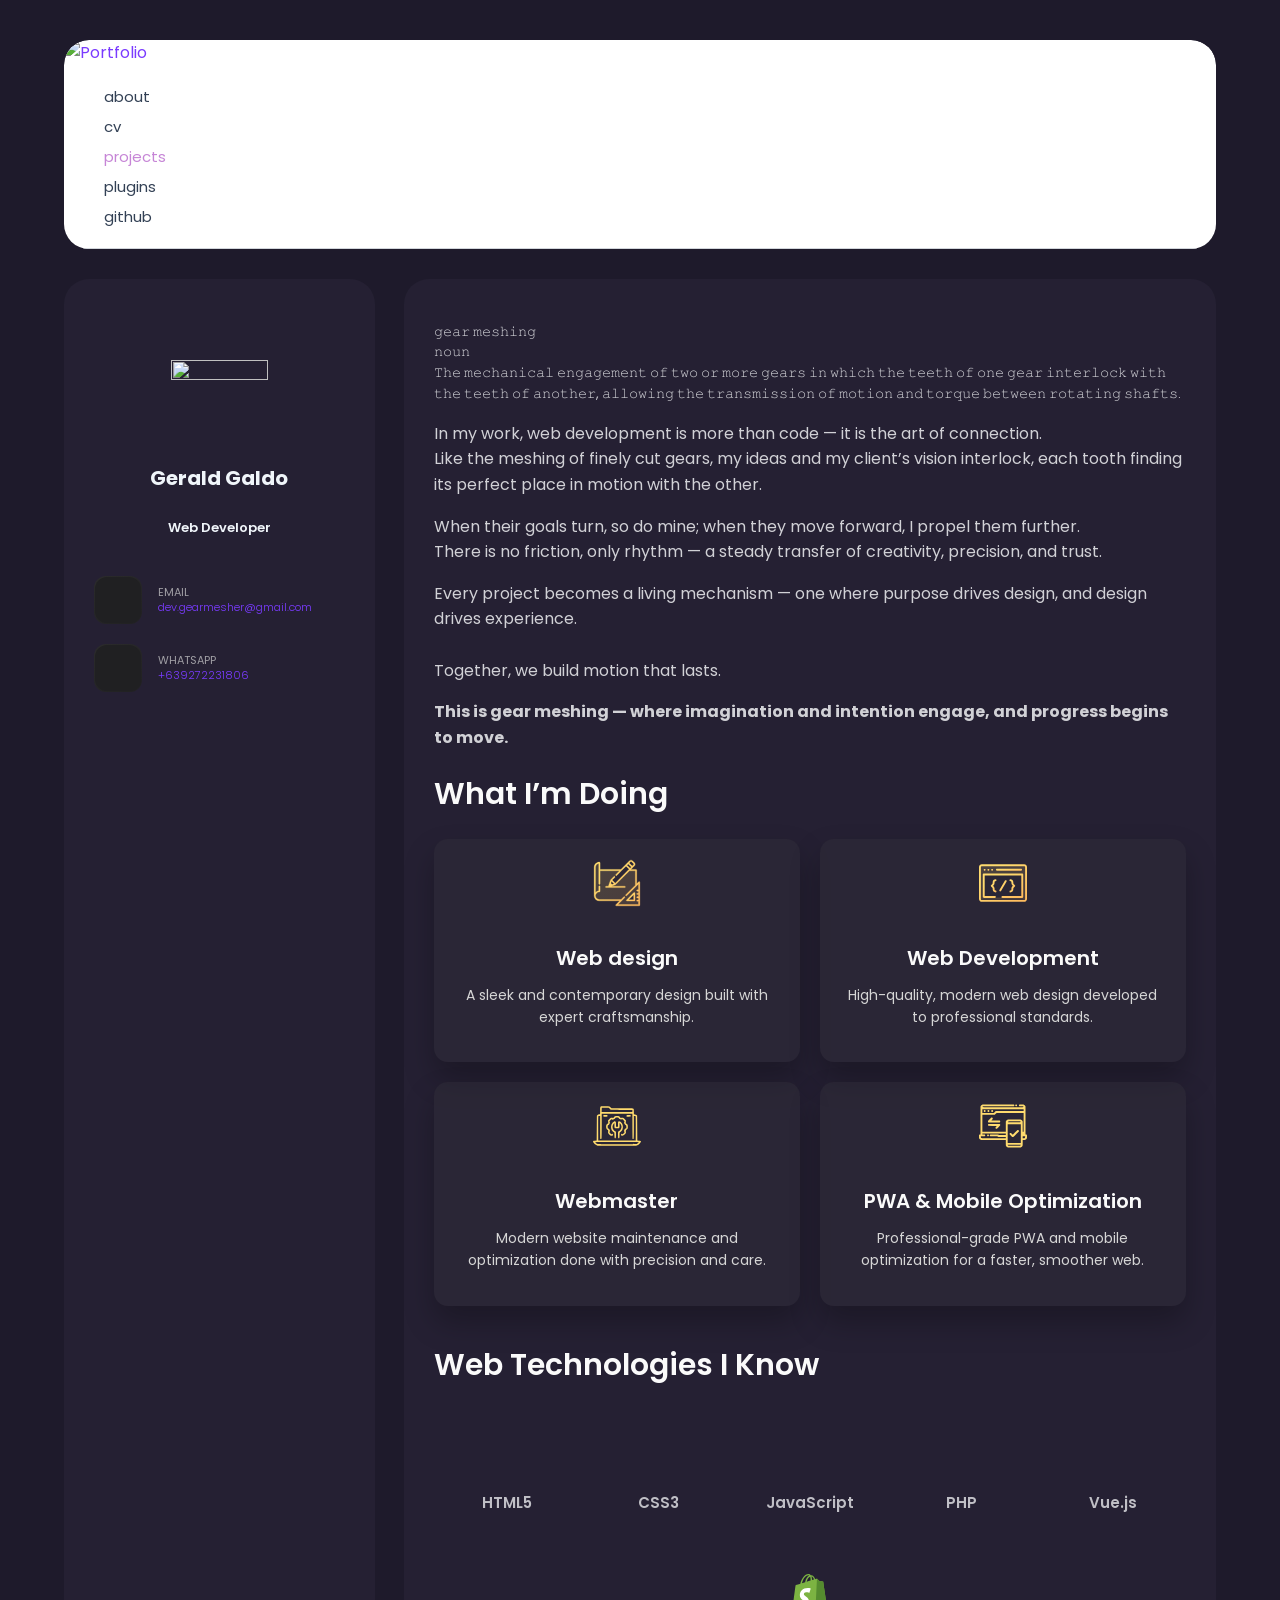
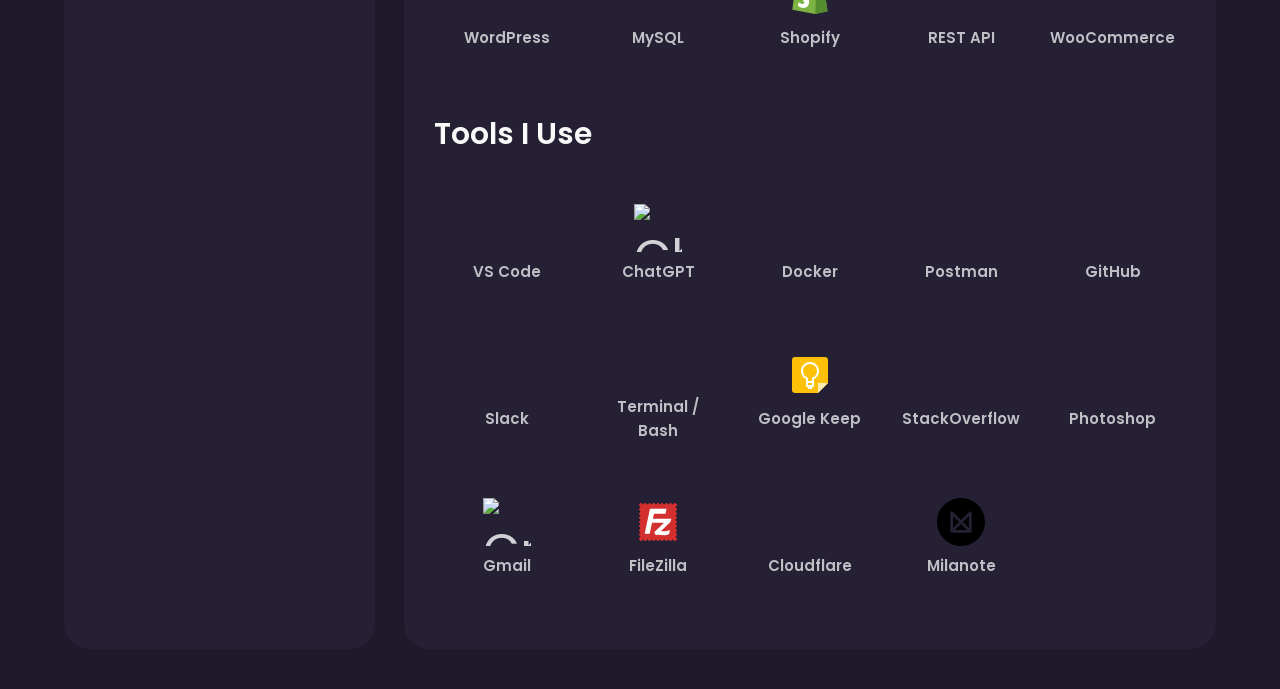
==== about.html @ 8b1b86e6 "First Update - ver. 1.0.0 My first update on portfolio" ====
<!DOCTYPE html>
<html lang="en-US">
<head>
<meta charset="UTF-8">
<meta name="viewport" content="width=device-width, initial-scale=1">
	<link rel="profile" href="https://gmpg.org/xfn/11"> 
	<title>About &#8211; Portfolio</title>
<meta name='robots' content='max-image-preview:large' />
<link rel='dns-prefetch' href='//fonts.googleapis.com' />
<link rel="alternate" type="application/rss+xml" title="Portfolio &raquo; Feed" href="http://localhost/portfolio/feed/" />
<link rel="alternate" type="application/rss+xml" title="Portfolio &raquo; Comments Feed" href="http://localhost/portfolio/comments/feed/" />
<link rel="alternate" title="oEmbed (JSON)" type="application/json+oembed" href="http://localhost/portfolio/wp-json/oembed/1.0/embed?url=http%3A%2F%2Flocalhost%2Fportfolio%2Fabout%2F" />
<link rel="alternate" title="oEmbed (XML)" type="text/xml+oembed" href="http://localhost/portfolio/wp-json/oembed/1.0/embed?url=http%3A%2F%2Flocalhost%2Fportfolio%2Fabout%2F&#038;format=xml" />
<style id='wp-img-auto-sizes-contain-inline-css'>
img:is([sizes=auto i],[sizes^="auto," i]){contain-intrinsic-size:3000px 1500px}
/*# sourceURL=wp-img-auto-sizes-contain-inline-css */
</style>
<link rel='stylesheet' id='astra-theme-css-css' href='http://localhost/portfolio/wp-content/themes/astra/assets/css/minified/main.min.css?ver=4.11.13' media='all' />
<style id='astra-theme-css-inline-css'>
:root{--ast-post-nav-space:0;--ast-container-default-xlg-padding:2.5em;--ast-container-default-lg-padding:2.5em;--ast-container-default-slg-padding:2em;--ast-container-default-md-padding:2.5em;--ast-container-default-sm-padding:2.5em;--ast-container-default-xs-padding:2.4em;--ast-container-default-xxs-padding:1.8em;--ast-code-block-background:#ECEFF3;--ast-comment-inputs-background:#F9FAFB;--ast-normal-container-width:1200px;--ast-narrow-container-width:750px;--ast-blog-title-font-weight:600;--ast-blog-meta-weight:600;--ast-global-color-primary:var(--ast-global-color-4);--ast-global-color-secondary:var(--ast-global-color-5);--ast-global-color-alternate-background:var(--ast-global-color-6);--ast-global-color-subtle-background:var(--ast-global-color-7);--ast-bg-style-guide:#F8FAFC;--ast-shadow-style-guide:0px 0px 4px 0 #00000057;--ast-global-dark-bg-style:#fff;--ast-global-dark-lfs:#fbfbfb;--ast-widget-bg-color:#fafafa;--ast-wc-container-head-bg-color:#fbfbfb;--ast-title-layout-bg:#eeeeee;--ast-search-border-color:#e7e7e7;--ast-lifter-hover-bg:#e6e6e6;--ast-gallery-block-color:#000;--srfm-color-input-label:var(--ast-global-color-2);}html{font-size:100%;}a{color:var(--ast-global-color-0);}a:hover,a:focus{color:var(--ast-global-color-1);}body,button,input,select,textarea,.ast-button,.ast-custom-button{font-family:'Poppins',sans-serif;font-weight:400;font-size:16px;font-size:1rem;line-height:var(--ast-body-line-height,1.65);}blockquote{color:#8b8b8b;}h1,h2,h3,h4,h5,h6,.entry-content :where(h1,h2,h3,h4,h5,h6),.site-title,.site-title a{font-weight:600;}.ast-site-identity .site-title a{color:var(--ast-global-color-2);}.site-title{font-size:26px;font-size:1.625rem;display:none;}header .custom-logo-link img{max-width:100px;width:100px;}.astra-logo-svg{width:100px;}.site-header .site-description{font-size:15px;font-size:0.9375rem;display:none;}.entry-title{font-size:20px;font-size:1.25rem;}.ast-blog-single-element.ast-taxonomy-container a{font-size:14px;font-size:0.875rem;}.ast-blog-meta-container{font-size:13px;font-size:0.8125rem;}.archive .ast-article-post .ast-article-inner,.blog .ast-article-post .ast-article-inner,.archive .ast-article-post .ast-article-inner:hover,.blog .ast-article-post .ast-article-inner:hover{border-top-left-radius:6px;border-top-right-radius:6px;border-bottom-right-radius:6px;border-bottom-left-radius:6px;overflow:hidden;}h1,.entry-content :where(h1){font-size:36px;font-size:2.25rem;font-weight:600;line-height:1.4em;}h2,.entry-content :where(h2){font-size:30px;font-size:1.875rem;font-weight:600;line-height:1.3em;}h3,.entry-content :where(h3){font-size:24px;font-size:1.5rem;font-weight:600;line-height:1.3em;}h4,.entry-content :where(h4){font-size:20px;font-size:1.25rem;line-height:1.2em;font-weight:600;}h5,.entry-content :where(h5){font-size:18px;font-size:1.125rem;line-height:1.2em;font-weight:600;}h6,.entry-content :where(h6){font-size:16px;font-size:1rem;line-height:1.25em;font-weight:600;}::selection{background-color:var(--ast-global-color-0);color:#ffffff;}body,h1,h2,h3,h4,h5,h6,.entry-title a,.entry-content :where(h1,h2,h3,h4,h5,h6){color:#d6d6d6;}.tagcloud a:hover,.tagcloud a:focus,.tagcloud a.current-item{color:#ffffff;border-color:var(--ast-global-color-0);background-color:var(--ast-global-color-0);}input:focus,input[type="text"]:focus,input[type="email"]:focus,input[type="url"]:focus,input[type="password"]:focus,input[type="reset"]:focus,input[type="search"]:focus,textarea:focus{border-color:var(--ast-global-color-0);}input[type="radio"]:checked,input[type=reset],input[type="checkbox"]:checked,input[type="checkbox"]:hover:checked,input[type="checkbox"]:focus:checked,input[type=range]::-webkit-slider-thumb{border-color:var(--ast-global-color-0);background-color:var(--ast-global-color-0);box-shadow:none;}.site-footer a:hover + .post-count,.site-footer a:focus + .post-count{background:var(--ast-global-color-0);border-color:var(--ast-global-color-0);}.single .nav-links .nav-previous,.single .nav-links .nav-next{color:var(--ast-global-color-0);}.entry-meta,.entry-meta *{line-height:1.45;color:var(--ast-global-color-0);font-weight:600;}.entry-meta a:not(.ast-button):hover,.entry-meta a:not(.ast-button):hover *,.entry-meta a:not(.ast-button):focus,.entry-meta a:not(.ast-button):focus *,.page-links > .page-link,.page-links .page-link:hover,.post-navigation a:hover{color:var(--ast-global-color-1);}#cat option,.secondary .calendar_wrap thead a,.secondary .calendar_wrap thead a:visited{color:var(--ast-global-color-0);}.secondary .calendar_wrap #today,.ast-progress-val span{background:var(--ast-global-color-0);}.secondary a:hover + .post-count,.secondary a:focus + .post-count{background:var(--ast-global-color-0);border-color:var(--ast-global-color-0);}.calendar_wrap #today > a{color:#ffffff;}.page-links .page-link,.single .post-navigation a{color:#d6d6d6;}.ast-search-menu-icon .search-form button.search-submit{padding:0 4px;}.ast-search-menu-icon form.search-form{padding-right:0;}.ast-search-menu-icon.slide-search input.search-field{width:0;}.ast-header-search .ast-search-menu-icon.ast-dropdown-active .search-form,.ast-header-search .ast-search-menu-icon.ast-dropdown-active .search-field:focus{transition:all 0.2s;}.search-form input.search-field:focus{outline:none;}.ast-search-menu-icon .search-form button.search-submit:focus,.ast-theme-transparent-header .ast-header-search .ast-dropdown-active .ast-icon,.ast-theme-transparent-header .ast-inline-search .search-field:focus .ast-icon{color:var(--ast-global-color-1);}.ast-header-search .slide-search .search-form{border:2px solid var(--ast-global-color-0);}.ast-header-search .slide-search .search-field{background-color:(--ast-global-dark-bg-style);}.ast-archive-title{color:#fafafa;}.widget-title{font-size:22px;font-size:1.375rem;color:#fafafa;}#secondary,#secondary button,#secondary input,#secondary select,#secondary textarea{font-size:16px;font-size:1rem;}.ast-single-post .entry-content a,.ast-comment-content a:not(.ast-comment-edit-reply-wrap a){text-decoration:underline;}.ast-single-post .entry-content .uagb-tab a,.ast-single-post .entry-content .uagb-ifb-cta a,.ast-single-post .entry-content .uabb-module-content a,.ast-single-post .entry-content .uagb-post-grid a,.ast-single-post .entry-content .uagb-timeline a,.ast-single-post .entry-content .uagb-toc__wrap a,.ast-single-post .entry-content .uagb-taxomony-box a,.entry-content .wp-block-latest-posts > li > a,.ast-single-post .entry-content .wp-block-file__button,a.ast-post-filter-single,.ast-single-post .ast-comment-content .comment-reply-link,.ast-single-post .ast-comment-content .comment-edit-link{text-decoration:none;}.ast-search-menu-icon.slide-search a:focus-visible:focus-visible,.astra-search-icon:focus-visible,#close:focus-visible,a:focus-visible,.ast-menu-toggle:focus-visible,.site .skip-link:focus-visible,.wp-block-loginout input:focus-visible,.wp-block-search.wp-block-search__button-inside .wp-block-search__inside-wrapper,.ast-header-navigation-arrow:focus-visible,.ast-orders-table__row .ast-orders-table__cell:focus-visible,a#ast-apply-coupon:focus-visible,#ast-apply-coupon:focus-visible,#close:focus-visible,.button.search-submit:focus-visible,#search_submit:focus,.normal-search:focus-visible,.ast-header-account-wrap:focus-visible,.astra-cart-drawer-close:focus,.ast-single-variation:focus,.ast-button:focus{outline-style:dotted;outline-color:inherit;outline-width:thin;}input:focus,input[type="text"]:focus,input[type="email"]:focus,input[type="url"]:focus,input[type="password"]:focus,input[type="reset"]:focus,input[type="search"]:focus,input[type="number"]:focus,textarea:focus,.wp-block-search__input:focus,[data-section="section-header-mobile-trigger"] .ast-button-wrap .ast-mobile-menu-trigger-minimal:focus,.ast-mobile-popup-drawer.active .menu-toggle-close:focus,#ast-scroll-top:focus,#coupon_code:focus,#ast-coupon-code:focus{border-style:dotted;border-color:inherit;border-width:thin;}input{outline:none;}.ast-logo-title-inline .site-logo-img{padding-right:1em;}.site-logo-img img{ transition:all 0.2s linear;}body .ast-oembed-container *{position:absolute;top:0;width:100%;height:100%;left:0;}body .wp-block-embed-pocket-casts .ast-oembed-container *{position:unset;}.ast-single-post-featured-section + article {margin-top: 2em;}.site-content .ast-single-post-featured-section img {width: 100%;overflow: hidden;object-fit: cover;}.ast-separate-container .site-content .ast-single-post-featured-section + article {margin-top: -80px;z-index: 9;position: relative;border-radius: 4px;}@media (min-width: 922px) {.ast-no-sidebar .site-content .ast-article-image-container--wide {margin-left: -120px;margin-right: -120px;max-width: unset;width: unset;}.ast-left-sidebar .site-content .ast-article-image-container--wide,.ast-right-sidebar .site-content .ast-article-image-container--wide {margin-left: -10px;margin-right: -10px;}.site-content .ast-article-image-container--full {margin-left: calc( -50vw + 50%);margin-right: calc( -50vw + 50%);max-width: 100vw;width: 100vw;}.ast-left-sidebar .site-content .ast-article-image-container--full,.ast-right-sidebar .site-content .ast-article-image-container--full {margin-left: -10px;margin-right: -10px;max-width: inherit;width: auto;}}.site > .ast-single-related-posts-container {margin-top: 0;}@media (min-width: 922px) {.ast-desktop .ast-container--narrow {max-width: var(--ast-narrow-container-width);margin: 0 auto;}}#secondary {margin: 4em 0 2.5em;word-break: break-word;line-height: 2;}#secondary li {margin-bottom: 0.75em;}#secondary li:last-child {margin-bottom: 0;}@media (max-width: 768px) {.js_active .ast-plain-container.ast-single-post #secondary {margin-top: 1.5em;}}.ast-separate-container.ast-two-container #secondary .widget {background-color: #fff;padding: 2em;margin-bottom: 2em;}@media (min-width: 993px) {.ast-left-sidebar #secondary {padding-right: 60px;}.ast-right-sidebar #secondary {padding-left: 60px;}}@media (max-width: 993px) {.ast-right-sidebar #secondary {padding-left: 30px;}.ast-left-sidebar #secondary {padding-right: 30px;}}@media (min-width: 993px) {.ast-page-builder-template.ast-left-sidebar #secondary {padding-left: 60px;}.ast-page-builder-template.ast-right-sidebar #secondary {padding-right: 60px;}}@media (max-width: 993px) {.ast-page-builder-template.ast-right-sidebar #secondary {padding-right: 30px;}.ast-page-builder-template.ast-left-sidebar #secondary {padding-left: 30px;}}@media (min-width:922px){.ast-sticky-sidebar .sidebar-main{top:50px;position:sticky;overflow-y:auto;}}@media (min-width:922px){.ast-sticky-sidebar .sidebar-main{position:-webkit-sticky;}}input[type="text"],input[type="number"],input[type="email"],input[type="url"],input[type="password"],input[type="search"],input[type=reset],input[type=tel],input[type=date],select,textarea{font-size:16px;font-style:normal;font-weight:400;line-height:24px;width:100%;padding:12px 16px;border-radius:4px;box-shadow:0px 1px 2px 0px rgba(0,0,0,0.05);color:var(--ast-form-input-text,#475569);}input[type="text"],input[type="number"],input[type="email"],input[type="url"],input[type="password"],input[type="search"],input[type=reset],input[type=tel],input[type=date],select{height:40px;}input[type="date"]{border-width:1px;border-style:solid;border-color:var(--ast-border-color);background:var( --ast-global-color-secondary,--ast-global-color-5 );}input[type="text"]:focus,input[type="number"]:focus,input[type="email"]:focus,input[type="url"]:focus,input[type="password"]:focus,input[type="search"]:focus,input[type=reset]:focus,input[type="tel"]:focus,input[type="date"]:focus,select:focus,textarea:focus{border-color:#046BD2;box-shadow:none;outline:none;color:var(--ast-form-input-focus-text,#475569);}label,legend{color:#111827;font-size:14px;font-style:normal;font-weight:500;line-height:20px;}select{padding:6px 10px;}fieldset{padding:30px;border-radius:4px;}button,.ast-button,.button,input[type="button"],input[type="reset"],input[type="submit"],a:where(.wp-block-button__link){border-radius:4px;box-shadow:0px 1px 2px 0px rgba(0,0,0,0.05);}:root{--ast-comment-inputs-background:#FFF;}::placeholder{color:var(--ast-form-field-color,#9CA3AF);}::-ms-input-placeholder{color:var(--ast-form-field-color,#9CA3AF);}@media (max-width:921.9px){#ast-desktop-header{display:none;}}@media (min-width:922px){#ast-mobile-header{display:none;}}.wp-block-buttons.aligncenter{justify-content:center;}@media (max-width:921px){.ast-theme-transparent-header #primary,.ast-theme-transparent-header #secondary{padding:0;}}@media (max-width:921px){.ast-plain-container.ast-no-sidebar #primary{padding:0;}}.ast-plain-container.ast-no-sidebar #primary{margin-top:0;margin-bottom:0;}@media (min-width:1200px){.ast-plain-container.ast-no-sidebar #primary{margin-top:60px;margin-bottom:60px;}}.wp-block-button.is-style-outline .wp-block-button__link{border-color:var(--ast-global-color-0);}div.wp-block-button.is-style-outline > .wp-block-button__link:not(.has-text-color),div.wp-block-button.wp-block-button__link.is-style-outline:not(.has-text-color){color:var(--ast-global-color-0);}.wp-block-button.is-style-outline .wp-block-button__link:hover,.wp-block-buttons .wp-block-button.is-style-outline .wp-block-button__link:focus,.wp-block-buttons .wp-block-button.is-style-outline > .wp-block-button__link:not(.has-text-color):hover,.wp-block-buttons .wp-block-button.wp-block-button__link.is-style-outline:not(.has-text-color):hover{color:#ffffff;background-color:var(--ast-global-color-1);border-color:var(--ast-global-color-1);}.post-page-numbers.current .page-link,.ast-pagination .page-numbers.current{color:#ffffff;border-color:var(--ast-global-color-0);background-color:var(--ast-global-color-0);}.wp-block-buttons .wp-block-button.is-style-outline .wp-block-button__link.wp-element-button,.ast-outline-button,.wp-block-uagb-buttons-child .uagb-buttons-repeater.ast-outline-button{border-color:var(--ast-global-color-0);border-top-width:2px;border-right-width:2px;border-bottom-width:2px;border-left-width:2px;font-family:inherit;font-weight:500;font-size:16px;font-size:1rem;line-height:1em;padding-top:13px;padding-right:30px;padding-bottom:13px;padding-left:30px;}.wp-block-buttons .wp-block-button.is-style-outline > .wp-block-button__link:not(.has-text-color),.wp-block-buttons .wp-block-button.wp-block-button__link.is-style-outline:not(.has-text-color),.ast-outline-button{color:var(--ast-global-color-0);}.wp-block-button.is-style-outline .wp-block-button__link:hover,.wp-block-buttons .wp-block-button.is-style-outline .wp-block-button__link:focus,.wp-block-buttons .wp-block-button.is-style-outline > .wp-block-button__link:not(.has-text-color):hover,.wp-block-buttons .wp-block-button.wp-block-button__link.is-style-outline:not(.has-text-color):hover,.ast-outline-button:hover,.ast-outline-button:focus,.wp-block-uagb-buttons-child .uagb-buttons-repeater.ast-outline-button:hover,.wp-block-uagb-buttons-child .uagb-buttons-repeater.ast-outline-button:focus{color:#ffffff;background-color:var(--ast-global-color-1);border-color:var(--ast-global-color-1);}.ast-single-post .entry-content a.ast-outline-button,.ast-single-post .entry-content .is-style-outline>.wp-block-button__link{text-decoration:none;}.wp-block-button .wp-block-button__link.wp-element-button.is-style-outline:not(.has-background),.wp-block-button.is-style-outline>.wp-block-button__link.wp-element-button:not(.has-background),.ast-outline-button{background-color:transparent;}.uagb-buttons-repeater.ast-outline-button{border-radius:9999px;}@media (max-width:921px){.wp-block-buttons .wp-block-button.is-style-outline .wp-block-button__link.wp-element-button,.ast-outline-button,.wp-block-uagb-buttons-child .uagb-buttons-repeater.ast-outline-button{padding-top:12px;padding-right:28px;padding-bottom:12px;padding-left:28px;}}@media (max-width:544px){.wp-block-buttons .wp-block-button.is-style-outline .wp-block-button__link.wp-element-button,.ast-outline-button,.wp-block-uagb-buttons-child .uagb-buttons-repeater.ast-outline-button{padding-top:10px;padding-right:24px;padding-bottom:10px;padding-left:24px;}}.entry-content[data-ast-blocks-layout] > figure{margin-bottom:1em;}h1.widget-title{font-weight:600;}h2.widget-title{font-weight:600;}h3.widget-title{font-weight:600;}#page{display:flex;flex-direction:column;min-height:100vh;}.ast-404-layout-1 h1.page-title{color:var(--ast-global-color-2);}.single .post-navigation a{line-height:1em;height:inherit;}.error-404 .page-sub-title{font-size:1.5rem;font-weight:inherit;}.search .site-content .content-area .search-form{margin-bottom:0;}#page .site-content{flex-grow:1;}.widget{margin-bottom:1.25em;}#secondary li{line-height:1.5em;}#secondary .wp-block-group h2{margin-bottom:0.7em;}#secondary h2{font-size:1.7rem;}.ast-separate-container .ast-article-post,.ast-separate-container .ast-article-single,.ast-separate-container .comment-respond{padding:3em;}.ast-separate-container .ast-article-single .ast-article-single{padding:0;}.ast-article-single .wp-block-post-template-is-layout-grid{padding-left:0;}.ast-separate-container .comments-title,.ast-narrow-container .comments-title{padding:1.5em 2em;}.ast-page-builder-template .comment-form-textarea,.ast-comment-formwrap .ast-grid-common-col{padding:0;}.ast-comment-formwrap{padding:0;display:inline-flex;column-gap:20px;width:100%;margin-left:0;margin-right:0;}.comments-area textarea#comment:focus,.comments-area textarea#comment:active,.comments-area .ast-comment-formwrap input[type="text"]:focus,.comments-area .ast-comment-formwrap input[type="text"]:active {box-shadow:none;outline:none;}.archive.ast-page-builder-template .entry-header{margin-top:2em;}.ast-page-builder-template .ast-comment-formwrap{width:100%;}.entry-title{margin-bottom:0.6em;}.ast-archive-description p{font-size:inherit;font-weight:inherit;line-height:inherit;}.ast-separate-container .ast-comment-list li.depth-1,.hentry{margin-bottom:1.5em;}.site-content section.ast-archive-description{margin-bottom:2em;}@media (min-width:921px){.ast-left-sidebar.ast-page-builder-template #secondary,.archive.ast-right-sidebar.ast-page-builder-template .site-main{padding-left:20px;padding-right:20px;}}@media (max-width:544px){.ast-comment-formwrap.ast-row{column-gap:10px;display:inline-block;}#ast-commentform .ast-grid-common-col{position:relative;width:100%;}}@media (min-width:1201px){.ast-separate-container .ast-article-post,.ast-separate-container .ast-article-single,.ast-separate-container .ast-author-box,.ast-separate-container .ast-404-layout-1,.ast-separate-container .no-results{padding:3em;}}@media (max-width:921px){.ast-left-sidebar #content > .ast-container{display:flex;flex-direction:column-reverse;width:100%;}}@media (max-width:921px){#secondary.secondary{padding-top:0;}.ast-separate-container.ast-right-sidebar #secondary{padding-left:1em;padding-right:1em;}.ast-separate-container.ast-two-container #secondary{padding-left:0;padding-right:0;}.ast-page-builder-template .entry-header #secondary,.ast-page-builder-template #secondary{margin-top:1.5em;}}@media (max-width:921px){.ast-right-sidebar #primary{padding-right:0;}.ast-page-builder-template.ast-left-sidebar #secondary,.ast-page-builder-template.ast-right-sidebar #secondary{padding-right:20px;padding-left:20px;}.ast-right-sidebar #secondary,.ast-left-sidebar #primary{padding-left:0;}.ast-left-sidebar #secondary{padding-right:0;}}@media (min-width:922px){.ast-separate-container.ast-right-sidebar #primary,.ast-separate-container.ast-left-sidebar #primary{border:0;}.search-no-results.ast-separate-container #primary{margin-bottom:4em;}}@media (min-width:922px){.ast-right-sidebar #primary{border-right:1px solid var(--ast-border-color);}.ast-left-sidebar #primary{border-left:1px solid var(--ast-border-color);}.ast-right-sidebar #secondary{border-left:1px solid var(--ast-border-color);margin-left:-1px;}.ast-left-sidebar #secondary{border-right:1px solid var(--ast-border-color);margin-right:-1px;}.ast-separate-container.ast-two-container.ast-right-sidebar #secondary{padding-left:30px;padding-right:0;}.ast-separate-container.ast-two-container.ast-left-sidebar #secondary{padding-right:30px;padding-left:0;}.ast-separate-container.ast-right-sidebar #secondary,.ast-separate-container.ast-left-sidebar #secondary{border:0;margin-left:auto;margin-right:auto;}.ast-separate-container.ast-two-container #secondary .widget:last-child{margin-bottom:0;}}.wp-block-button .wp-block-button__link{color:#ffffff;}.wp-block-button .wp-block-button__link:hover,.wp-block-button .wp-block-button__link:focus{color:#ffffff;background-color:var(--ast-global-color-1);border-color:var(--ast-global-color-1);}.wp-block-button .wp-block-button__link,.wp-block-search .wp-block-search__button,body .wp-block-file .wp-block-file__button{border-color:var(--ast-global-color-0);background-color:var(--ast-global-color-0);color:#ffffff;font-family:inherit;font-weight:500;line-height:1em;font-size:16px;font-size:1rem;padding-top:15px;padding-right:30px;padding-bottom:15px;padding-left:30px;}.ast-single-post .entry-content .wp-block-button .wp-block-button__link,.ast-single-post .entry-content .wp-block-search .wp-block-search__button,body .entry-content .wp-block-file .wp-block-file__button{text-decoration:none;}@media (max-width:921px){.wp-block-button .wp-block-button__link,.wp-block-search .wp-block-search__button,body .wp-block-file .wp-block-file__button{padding-top:14px;padding-right:28px;padding-bottom:14px;padding-left:28px;}}@media (max-width:544px){.wp-block-button .wp-block-button__link,.wp-block-search .wp-block-search__button,body .wp-block-file .wp-block-file__button{padding-top:12px;padding-right:24px;padding-bottom:12px;padding-left:24px;}}.menu-toggle,button,.ast-button,.ast-custom-button,.button,input#submit,input[type="button"],input[type="submit"],input[type="reset"],#comments .submit,.search .search-submit,form[CLASS*="wp-block-search__"].wp-block-search .wp-block-search__inside-wrapper .wp-block-search__button,body .wp-block-file .wp-block-file__button,.search .search-submit{border-style:solid;border-top-width:0;border-right-width:0;border-left-width:0;border-bottom-width:0;color:#ffffff;border-color:var(--ast-global-color-0);background-color:var(--ast-global-color-0);padding-top:15px;padding-right:30px;padding-bottom:15px;padding-left:30px;font-family:inherit;font-weight:500;font-size:16px;font-size:1rem;line-height:1em;}button:focus,.menu-toggle:hover,button:hover,.ast-button:hover,.ast-custom-button:hover .button:hover,.ast-custom-button:hover ,input[type=reset]:hover,input[type=reset]:focus,input#submit:hover,input#submit:focus,input[type="button"]:hover,input[type="button"]:focus,input[type="submit"]:hover,input[type="submit"]:focus,form[CLASS*="wp-block-search__"].wp-block-search .wp-block-search__inside-wrapper .wp-block-search__button:hover,form[CLASS*="wp-block-search__"].wp-block-search .wp-block-search__inside-wrapper .wp-block-search__button:focus,body .wp-block-file .wp-block-file__button:hover,body .wp-block-file .wp-block-file__button:focus{color:#ffffff;background-color:var(--ast-global-color-1);border-color:var(--ast-global-color-1);}form[CLASS*="wp-block-search__"].wp-block-search .wp-block-search__inside-wrapper .wp-block-search__button.has-icon{padding-top:calc(15px - 3px);padding-right:calc(30px - 3px);padding-bottom:calc(15px - 3px);padding-left:calc(30px - 3px);}@media (max-width:921px){.menu-toggle,button,.ast-button,.ast-custom-button,.button,input#submit,input[type="button"],input[type="submit"],input[type="reset"],#comments .submit,.search .search-submit,form[CLASS*="wp-block-search__"].wp-block-search .wp-block-search__inside-wrapper .wp-block-search__button,body .wp-block-file .wp-block-file__button,.search .search-submit{padding-top:14px;padding-right:28px;padding-bottom:14px;padding-left:28px;}}@media (max-width:544px){.menu-toggle,button,.ast-button,.ast-custom-button,.button,input#submit,input[type="button"],input[type="submit"],input[type="reset"],#comments .submit,.search .search-submit,form[CLASS*="wp-block-search__"].wp-block-search .wp-block-search__inside-wrapper .wp-block-search__button,body .wp-block-file .wp-block-file__button,.search .search-submit{padding-top:12px;padding-right:24px;padding-bottom:12px;padding-left:24px;}}@media (max-width:921px){.ast-mobile-header-stack .main-header-bar .ast-search-menu-icon{display:inline-block;}.ast-header-break-point.ast-header-custom-item-outside .ast-mobile-header-stack .main-header-bar .ast-search-icon{margin:0;}.ast-comment-avatar-wrap img{max-width:2.5em;}.ast-comment-meta{padding:0 1.8888em 1.3333em;}}@media (min-width:544px){.ast-container{max-width:100%;}}@media (max-width:544px){.ast-separate-container .ast-article-post,.ast-separate-container .ast-article-single,.ast-separate-container .comments-title,.ast-separate-container .ast-archive-description{padding:1.5em 1em;}.ast-separate-container #content .ast-container{padding-left:0.54em;padding-right:0.54em;}.ast-separate-container .ast-comment-list .bypostauthor{padding:.5em;}.ast-search-menu-icon.ast-dropdown-active .search-field{width:170px;}.ast-separate-container #secondary{padding-top:0;}.ast-separate-container.ast-two-container #secondary .widget{margin-bottom:1.5em;padding-left:1em;padding-right:1em;}} #ast-mobile-header .ast-site-header-cart-li a{pointer-events:none;}.ast-separate-container{background-color:var(--ast-global-color-5);background-image:none;}@media (max-width:921px){.site-title{display:none;}.site-header .site-description{display:none;}h1,.entry-content :where(h1){font-size:30px;font-size:1.875rem;}h2,.entry-content :where(h2){font-size:25px;font-size:1.5625rem;}h3,.entry-content :where(h3){font-size:20px;font-size:1.25rem;}}@media (max-width:544px){.site-title{display:none;}.site-header .site-description{display:none;}h1,.entry-content :where(h1){font-size:30px;font-size:1.875rem;}h2,.entry-content :where(h2){font-size:25px;font-size:1.5625rem;}h3,.entry-content :where(h3){font-size:20px;font-size:1.25rem;}}@media (max-width:921px){html{font-size:91.2%;}}@media (max-width:544px){html{font-size:91.2%;}}@media (min-width:922px){.ast-container{max-width:1240px;}}@media (min-width:922px){.site-content .ast-container{display:flex;}}@media (max-width:921px){.site-content .ast-container{flex-direction:column;}}.entry-content :where(h1,h2,h3,h4,h5,h6){clear:none;}@media (min-width:922px){.main-header-menu .sub-menu .menu-item.ast-left-align-sub-menu:hover > .sub-menu,.main-header-menu .sub-menu .menu-item.ast-left-align-sub-menu.focus > .sub-menu{margin-left:-0px;}}.entry-content li > p{margin-bottom:0;}.site .comments-area{padding-bottom:2em;margin-top:2em;}.wp-block-file {display: flex;align-items: center;flex-wrap: wrap;justify-content: space-between;}.wp-block-pullquote {border: none;}.wp-block-pullquote blockquote::before {content: "\201D";font-family: "Helvetica",sans-serif;display: flex;transform: rotate( 180deg );font-size: 6rem;font-style: normal;line-height: 1;font-weight: bold;align-items: center;justify-content: center;}.has-text-align-right > blockquote::before {justify-content: flex-start;}.has-text-align-left > blockquote::before {justify-content: flex-end;}figure.wp-block-pullquote.is-style-solid-color blockquote {max-width: 100%;text-align: inherit;}:root {--wp--custom--ast-default-block-top-padding: 3em;--wp--custom--ast-default-block-right-padding: 3em;--wp--custom--ast-default-block-bottom-padding: 3em;--wp--custom--ast-default-block-left-padding: 3em;--wp--custom--ast-container-width: 1200px;--wp--custom--ast-content-width-size: 1200px;--wp--custom--ast-wide-width-size: calc(1200px + var(--wp--custom--ast-default-block-left-padding) + var(--wp--custom--ast-default-block-right-padding));}.ast-narrow-container {--wp--custom--ast-content-width-size: 750px;--wp--custom--ast-wide-width-size: 750px;}@media(max-width: 921px) {:root {--wp--custom--ast-default-block-top-padding: 3em;--wp--custom--ast-default-block-right-padding: 2em;--wp--custom--ast-default-block-bottom-padding: 3em;--wp--custom--ast-default-block-left-padding: 2em;}}@media(max-width: 544px) {:root {--wp--custom--ast-default-block-top-padding: 3em;--wp--custom--ast-default-block-right-padding: 1.5em;--wp--custom--ast-default-block-bottom-padding: 3em;--wp--custom--ast-default-block-left-padding: 1.5em;}}.entry-content > .wp-block-group,.entry-content > .wp-block-cover,.entry-content > .wp-block-columns {padding-top: var(--wp--custom--ast-default-block-top-padding);padding-right: var(--wp--custom--ast-default-block-right-padding);padding-bottom: var(--wp--custom--ast-default-block-bottom-padding);padding-left: var(--wp--custom--ast-default-block-left-padding);}.ast-plain-container.ast-no-sidebar .entry-content > .alignfull,.ast-page-builder-template .ast-no-sidebar .entry-content > .alignfull {margin-left: calc( -50vw + 50%);margin-right: calc( -50vw + 50%);max-width: 100vw;width: 100vw;}.ast-plain-container.ast-no-sidebar .entry-content .alignfull .alignfull,.ast-page-builder-template.ast-no-sidebar .entry-content .alignfull .alignfull,.ast-plain-container.ast-no-sidebar .entry-content .alignfull .alignwide,.ast-page-builder-template.ast-no-sidebar .entry-content .alignfull .alignwide,.ast-plain-container.ast-no-sidebar .entry-content .alignwide .alignfull,.ast-page-builder-template.ast-no-sidebar .entry-content .alignwide .alignfull,.ast-plain-container.ast-no-sidebar .entry-content .alignwide .alignwide,.ast-page-builder-template.ast-no-sidebar .entry-content .alignwide .alignwide,.ast-plain-container.ast-no-sidebar .entry-content .wp-block-column .alignfull,.ast-page-builder-template.ast-no-sidebar .entry-content .wp-block-column .alignfull,.ast-plain-container.ast-no-sidebar .entry-content .wp-block-column .alignwide,.ast-page-builder-template.ast-no-sidebar .entry-content .wp-block-column .alignwide {margin-left: auto;margin-right: auto;width: 100%;}[data-ast-blocks-layout] .wp-block-separator:not(.is-style-dots) {height: 0;}[data-ast-blocks-layout] .wp-block-separator {margin: 20px auto;}[data-ast-blocks-layout] .wp-block-separator:not(.is-style-wide):not(.is-style-dots) {max-width: 100px;}[data-ast-blocks-layout] .wp-block-separator.has-background {padding: 0;}.entry-content[data-ast-blocks-layout] > * {max-width: var(--wp--custom--ast-content-width-size);margin-left: auto;margin-right: auto;}.entry-content[data-ast-blocks-layout] > .alignwide {max-width: var(--wp--custom--ast-wide-width-size);}.entry-content[data-ast-blocks-layout] .alignfull {max-width: none;}.entry-content .wp-block-columns {margin-bottom: 0;}blockquote {margin: 1.5em;border-color: rgba(0,0,0,0.05);}.wp-block-quote:not(.has-text-align-right):not(.has-text-align-center) {border-left: 5px solid rgba(0,0,0,0.05);}.has-text-align-right > blockquote,blockquote.has-text-align-right {border-right: 5px solid rgba(0,0,0,0.05);}.has-text-align-left > blockquote,blockquote.has-text-align-left {border-left: 5px solid rgba(0,0,0,0.05);}.wp-block-site-tagline,.wp-block-latest-posts .read-more {margin-top: 15px;}.wp-block-loginout p label {display: block;}.wp-block-loginout p:not(.login-remember):not(.login-submit) input {width: 100%;}.wp-block-loginout input:focus {border-color: transparent;}.wp-block-loginout input:focus {outline: thin dotted;}.entry-content .wp-block-media-text .wp-block-media-text__content {padding: 0 0 0 8%;}.entry-content .wp-block-media-text.has-media-on-the-right .wp-block-media-text__content {padding: 0 8% 0 0;}.entry-content .wp-block-media-text.has-background .wp-block-media-text__content {padding: 8%;}.entry-content .wp-block-cover:not([class*="background-color"]):not(.has-text-color.has-link-color) .wp-block-cover__inner-container,.entry-content .wp-block-cover:not([class*="background-color"]) .wp-block-cover-image-text,.entry-content .wp-block-cover:not([class*="background-color"]) .wp-block-cover-text,.entry-content .wp-block-cover-image:not([class*="background-color"]) .wp-block-cover__inner-container,.entry-content .wp-block-cover-image:not([class*="background-color"]) .wp-block-cover-image-text,.entry-content .wp-block-cover-image:not([class*="background-color"]) .wp-block-cover-text {color: var(--ast-global-color-primary,var(--ast-global-color-5));}.wp-block-loginout .login-remember input {width: 1.1rem;height: 1.1rem;margin: 0 5px 4px 0;vertical-align: middle;}.wp-block-latest-posts > li > *:first-child,.wp-block-latest-posts:not(.is-grid) > li:first-child {margin-top: 0;}.entry-content > .wp-block-buttons,.entry-content > .wp-block-uagb-buttons {margin-bottom: 1.5em;}.wp-block-search__inside-wrapper .wp-block-search__input {padding: 0 10px;color: var(--ast-global-color-3);background: var(--ast-global-color-primary,var(--ast-global-color-5));border-color: var(--ast-border-color);}.wp-block-latest-posts .read-more {margin-bottom: 1.5em;}.wp-block-search__no-button .wp-block-search__inside-wrapper .wp-block-search__input {padding-top: 5px;padding-bottom: 5px;}.wp-block-latest-posts .wp-block-latest-posts__post-date,.wp-block-latest-posts .wp-block-latest-posts__post-author {font-size: 1rem;}.wp-block-latest-posts > li > *,.wp-block-latest-posts:not(.is-grid) > li {margin-top: 12px;margin-bottom: 12px;}.ast-page-builder-template .entry-content[data-ast-blocks-layout] > *,.ast-page-builder-template .entry-content[data-ast-blocks-layout] > .alignfull:where(:not(.wp-block-group):not(.uagb-is-root-container):not(.spectra-is-root-container)) > * {max-width: none;}.ast-page-builder-template .entry-content[data-ast-blocks-layout] > .alignwide:where(:not(.uagb-is-root-container):not(.spectra-is-root-container)) > * {max-width: var(--wp--custom--ast-wide-width-size);}.ast-page-builder-template .entry-content[data-ast-blocks-layout] > .inherit-container-width > *,.ast-page-builder-template .entry-content[data-ast-blocks-layout] > *:not(.wp-block-group):where(:not(.uagb-is-root-container):not(.spectra-is-root-container)) > *,.entry-content[data-ast-blocks-layout] > .wp-block-cover .wp-block-cover__inner-container {max-width: none ;margin-left: auto;margin-right: auto;}.entry-content[data-ast-blocks-layout] .wp-block-cover:not(.alignleft):not(.alignright) {width: auto;}@media(max-width: 1200px) {.ast-separate-container .entry-content > .alignfull,.ast-separate-container .entry-content[data-ast-blocks-layout] > .alignwide,.ast-plain-container .entry-content[data-ast-blocks-layout] > .alignwide,.ast-plain-container .entry-content .alignfull {margin-left: calc(-1 * min(var(--ast-container-default-xlg-padding),20px)) ;margin-right: calc(-1 * min(var(--ast-container-default-xlg-padding),20px));}}@media(min-width: 1201px) {.ast-separate-container .entry-content > .alignfull {margin-left: calc(-1 * var(--ast-container-default-xlg-padding) );margin-right: calc(-1 * var(--ast-container-default-xlg-padding) );}.ast-separate-container .entry-content[data-ast-blocks-layout] > .alignwide,.ast-plain-container .entry-content[data-ast-blocks-layout] > .alignwide {margin-left: auto;margin-right: auto;}}@media(min-width: 921px) {.ast-separate-container .entry-content .wp-block-group.alignwide:not(.inherit-container-width) > :where(:not(.alignleft):not(.alignright)),.ast-plain-container .entry-content .wp-block-group.alignwide:not(.inherit-container-width) > :where(:not(.alignleft):not(.alignright)) {max-width: calc( var(--wp--custom--ast-content-width-size) + 80px );}.ast-plain-container.ast-right-sidebar .entry-content[data-ast-blocks-layout] .alignfull,.ast-plain-container.ast-left-sidebar .entry-content[data-ast-blocks-layout] .alignfull {margin-left: -60px;margin-right: -60px;}}@media(min-width: 544px) {.entry-content > .alignleft {margin-right: 20px;}.entry-content > .alignright {margin-left: 20px;}}@media (max-width:544px){.wp-block-columns .wp-block-column:not(:last-child){margin-bottom:20px;}.wp-block-latest-posts{margin:0;}}@media( max-width: 600px ) {.entry-content .wp-block-media-text .wp-block-media-text__content,.entry-content .wp-block-media-text.has-media-on-the-right .wp-block-media-text__content {padding: 8% 0 0;}.entry-content .wp-block-media-text.has-background .wp-block-media-text__content {padding: 8%;}}.ast-page-builder-template .entry-header {padding-left: 0;}.ast-narrow-container .site-content .wp-block-uagb-image--align-full .wp-block-uagb-image__figure {max-width: 100%;margin-left: auto;margin-right: auto;}.entry-content ul,.entry-content ol {padding: revert;margin: revert;padding-left: 20px;}:root .has-ast-global-color-0-color{color:var(--ast-global-color-0);}:root .has-ast-global-color-0-background-color{background-color:var(--ast-global-color-0);}:root .wp-block-button .has-ast-global-color-0-color{color:var(--ast-global-color-0);}:root .wp-block-button .has-ast-global-color-0-background-color{background-color:var(--ast-global-color-0);}:root .has-ast-global-color-1-color{color:var(--ast-global-color-1);}:root .has-ast-global-color-1-background-color{background-color:var(--ast-global-color-1);}:root .wp-block-button .has-ast-global-color-1-color{color:var(--ast-global-color-1);}:root .wp-block-button .has-ast-global-color-1-background-color{background-color:var(--ast-global-color-1);}:root .has-ast-global-color-2-color{color:var(--ast-global-color-2);}:root .has-ast-global-color-2-background-color{background-color:var(--ast-global-color-2);}:root .wp-block-button .has-ast-global-color-2-color{color:var(--ast-global-color-2);}:root .wp-block-button .has-ast-global-color-2-background-color{background-color:var(--ast-global-color-2);}:root .has-ast-global-color-3-color{color:var(--ast-global-color-3);}:root .has-ast-global-color-3-background-color{background-color:var(--ast-global-color-3);}:root .wp-block-button .has-ast-global-color-3-color{color:var(--ast-global-color-3);}:root .wp-block-button .has-ast-global-color-3-background-color{background-color:var(--ast-global-color-3);}:root .has-ast-global-color-4-color{color:var(--ast-global-color-4);}:root .has-ast-global-color-4-background-color{background-color:var(--ast-global-color-4);}:root .wp-block-button .has-ast-global-color-4-color{color:var(--ast-global-color-4);}:root .wp-block-button .has-ast-global-color-4-background-color{background-color:var(--ast-global-color-4);}:root .has-ast-global-color-5-color{color:var(--ast-global-color-5);}:root .has-ast-global-color-5-background-color{background-color:var(--ast-global-color-5);}:root .wp-block-button .has-ast-global-color-5-color{color:var(--ast-global-color-5);}:root .wp-block-button .has-ast-global-color-5-background-color{background-color:var(--ast-global-color-5);}:root .has-ast-global-color-6-color{color:var(--ast-global-color-6);}:root .has-ast-global-color-6-background-color{background-color:var(--ast-global-color-6);}:root .wp-block-button .has-ast-global-color-6-color{color:var(--ast-global-color-6);}:root .wp-block-button .has-ast-global-color-6-background-color{background-color:var(--ast-global-color-6);}:root .has-ast-global-color-7-color{color:var(--ast-global-color-7);}:root .has-ast-global-color-7-background-color{background-color:var(--ast-global-color-7);}:root .wp-block-button .has-ast-global-color-7-color{color:var(--ast-global-color-7);}:root .wp-block-button .has-ast-global-color-7-background-color{background-color:var(--ast-global-color-7);}:root .has-ast-global-color-8-color{color:var(--ast-global-color-8);}:root .has-ast-global-color-8-background-color{background-color:var(--ast-global-color-8);}:root .wp-block-button .has-ast-global-color-8-color{color:var(--ast-global-color-8);}:root .wp-block-button .has-ast-global-color-8-background-color{background-color:var(--ast-global-color-8);}:root{--ast-global-color-0:#046bd2;--ast-global-color-1:#045cb4;--ast-global-color-2:#1e293b;--ast-global-color-3:#334155;--ast-global-color-4:#FFFFFF;--ast-global-color-5:#F0F5FA;--ast-global-color-6:#111111;--ast-global-color-7:#D1D5DB;--ast-global-color-8:#111111;}:root {--ast-border-color : var(--ast-global-color-7);}.site .site-content #primary{margin-top:0px;margin-bottom:0px;margin-left:0px;margin-right:0px;}.ast-single-entry-banner {-js-display: flex;display: flex;flex-direction: column;justify-content: center;text-align: center;position: relative;background: var(--ast-title-layout-bg);}.ast-single-entry-banner[data-banner-layout="layout-1"] {max-width: 1200px;background: inherit;padding: 20px 0;}.ast-single-entry-banner[data-banner-width-type="custom"] {margin: 0 auto;width: 100%;}.ast-single-entry-banner + .site-content .entry-header {margin-bottom: 0;}.site .ast-author-avatar {--ast-author-avatar-size: ;}a.ast-underline-text {text-decoration: underline;}.ast-container > .ast-terms-link {position: relative;display: block;}a.ast-button.ast-badge-tax {padding: 4px 8px;border-radius: 3px;font-size: inherit;}header.entry-header{text-align:left;}header.entry-header .entry-title{font-weight:600;font-size:32px;font-size:2rem;}header.entry-header > *:not(:last-child){margin-bottom:10px;}header.entry-header .post-thumb-img-content{text-align:center;}header.entry-header .post-thumb img,.ast-single-post-featured-section.post-thumb img{aspect-ratio:16/9;width:100%;height:100%;}@media (max-width:921px){header.entry-header{text-align:left;}}@media (max-width:544px){header.entry-header{text-align:left;}}.ast-archive-entry-banner {-js-display: flex;display: flex;flex-direction: column;justify-content: center;text-align: center;position: relative;background: var(--ast-title-layout-bg);}.ast-archive-entry-banner[data-banner-width-type="custom"] {margin: 0 auto;width: 100%;}.ast-archive-entry-banner[data-banner-layout="layout-1"] {background: inherit;padding: 20px 0;text-align: left;}body.archive .ast-archive-description{max-width:1200px;width:100%;text-align:left;padding-top:3em;padding-right:3em;padding-bottom:3em;padding-left:3em;}body.archive .ast-archive-description .ast-archive-title,body.archive .ast-archive-description .ast-archive-title *{font-weight:600;font-size:32px;font-size:2rem;}body.archive .ast-archive-description > *:not(:last-child){margin-bottom:10px;}@media (max-width:921px){body.archive .ast-archive-description{text-align:left;}}@media (max-width:544px){body.archive .ast-archive-description{text-align:left;}}.ast-breadcrumbs .trail-browse,.ast-breadcrumbs .trail-items,.ast-breadcrumbs .trail-items li{display:inline-block;margin:0;padding:0;border:none;background:inherit;text-indent:0;text-decoration:none;}.ast-breadcrumbs .trail-browse{font-size:inherit;font-style:inherit;font-weight:inherit;color:inherit;}.ast-breadcrumbs .trail-items{list-style:none;}.trail-items li::after{padding:0 0.3em;content:"\00bb";}.trail-items li:last-of-type::after{display:none;}h1,h2,h3,h4,h5,h6,.entry-content :where(h1,h2,h3,h4,h5,h6){color:#fafafa;}.entry-title a{color:#fafafa;}@media (max-width:921px){.ast-builder-grid-row-container.ast-builder-grid-row-tablet-3-firstrow .ast-builder-grid-row > *:first-child,.ast-builder-grid-row-container.ast-builder-grid-row-tablet-3-lastrow .ast-builder-grid-row > *:last-child{grid-column:1 / -1;}}@media (max-width:544px){.ast-builder-grid-row-container.ast-builder-grid-row-mobile-3-firstrow .ast-builder-grid-row > *:first-child,.ast-builder-grid-row-container.ast-builder-grid-row-mobile-3-lastrow .ast-builder-grid-row > *:last-child{grid-column:1 / -1;}}.ast-builder-layout-element[data-section="title_tagline"]{display:flex;}@media (max-width:921px){.ast-header-break-point .ast-builder-layout-element[data-section="title_tagline"]{display:flex;}}@media (max-width:544px){.ast-header-break-point .ast-builder-layout-element[data-section="title_tagline"]{display:flex;}}.ast-builder-menu-1{font-family:inherit;font-weight:inherit;}.ast-builder-menu-1 .menu-item > .menu-link{font-size:15px;font-size:0.9375rem;color:var(--ast-global-color-3);}.ast-builder-menu-1 .menu-item > .ast-menu-toggle{color:var(--ast-global-color-3);}.ast-builder-menu-1 .menu-item:hover > .menu-link,.ast-builder-menu-1 .inline-on-mobile .menu-item:hover > .ast-menu-toggle{color:#8800aa;}.ast-builder-menu-1 .menu-item:hover > .ast-menu-toggle{color:#8800aa;}.ast-builder-menu-1 .menu-item.current-menu-item > .menu-link,.ast-builder-menu-1 .inline-on-mobile .menu-item.current-menu-item > .ast-menu-toggle,.ast-builder-menu-1 .current-menu-ancestor > .menu-link{color:rgba(136,0,170,0.48);}.ast-builder-menu-1 .menu-item.current-menu-item > .ast-menu-toggle{color:rgba(136,0,170,0.48);}.ast-builder-menu-1 .sub-menu,.ast-builder-menu-1 .inline-on-mobile .sub-menu{border-top-width:2px;border-bottom-width:0px;border-right-width:0px;border-left-width:0px;border-color:var(--ast-global-color-0);border-style:solid;}.ast-builder-menu-1 .sub-menu .sub-menu{top:-2px;}.ast-builder-menu-1 .main-header-menu > .menu-item > .sub-menu,.ast-builder-menu-1 .main-header-menu > .menu-item > .astra-full-megamenu-wrapper{margin-top:0px;}.ast-desktop .ast-builder-menu-1 .main-header-menu > .menu-item > .sub-menu:before,.ast-desktop .ast-builder-menu-1 .main-header-menu > .menu-item > .astra-full-megamenu-wrapper:before{height:calc( 0px + 2px + 5px );}.ast-desktop .ast-builder-menu-1 .menu-item .sub-menu .menu-link{border-style:none;}@media (max-width:921px){.ast-header-break-point .ast-builder-menu-1 .menu-item.menu-item-has-children > .ast-menu-toggle{top:0;}.ast-builder-menu-1 .inline-on-mobile .menu-item.menu-item-has-children > .ast-menu-toggle{right:-15px;}.ast-builder-menu-1 .menu-item-has-children > .menu-link:after{content:unset;}.ast-builder-menu-1 .main-header-menu > .menu-item > .sub-menu,.ast-builder-menu-1 .main-header-menu > .menu-item > .astra-full-megamenu-wrapper{margin-top:0;}}@media (max-width:544px){.ast-header-break-point .ast-builder-menu-1 .menu-item.menu-item-has-children > .ast-menu-toggle{top:0;}.ast-builder-menu-1 .main-header-menu > .menu-item > .sub-menu,.ast-builder-menu-1 .main-header-menu > .menu-item > .astra-full-megamenu-wrapper{margin-top:0;}}.ast-builder-menu-1{display:flex;}@media (max-width:921px){.ast-header-break-point .ast-builder-menu-1{display:flex;}}@media (max-width:544px){.ast-header-break-point .ast-builder-menu-1{display:flex;}}.footer-widget-area.widget-area.site-footer-focus-item{width:auto;}.ast-footer-row-inline .footer-widget-area.widget-area.site-footer-focus-item{width:100%;}.ast-header-break-point .main-header-bar{border-bottom-width:1px;}@media (min-width:922px){.main-header-bar{border-bottom-width:1px;}}@media (min-width:922px){#primary{width:75%;}#secondary{width:25%;}}.main-header-menu .menu-item, #astra-footer-menu .menu-item, .main-header-bar .ast-masthead-custom-menu-items{-js-display:flex;display:flex;-webkit-box-pack:center;-webkit-justify-content:center;-moz-box-pack:center;-ms-flex-pack:center;justify-content:center;-webkit-box-orient:vertical;-webkit-box-direction:normal;-webkit-flex-direction:column;-moz-box-orient:vertical;-moz-box-direction:normal;-ms-flex-direction:column;flex-direction:column;}.main-header-menu > .menu-item > .menu-link, #astra-footer-menu > .menu-item > .menu-link{height:100%;-webkit-box-align:center;-webkit-align-items:center;-moz-box-align:center;-ms-flex-align:center;align-items:center;-js-display:flex;display:flex;}.ast-header-break-point .main-navigation ul .menu-item .menu-link .icon-arrow:first-of-type svg{top:.2em;margin-top:0px;margin-left:0px;width:.65em;transform:translate(0, -2px) rotateZ(270deg);}.ast-mobile-popup-content .ast-submenu-expanded > .ast-menu-toggle{transform:rotateX(180deg);overflow-y:auto;}@media (min-width:922px){.ast-builder-menu .main-navigation > ul > li:last-child a{margin-right:0;}}.ast-separate-container .ast-article-inner{background-color:var(--ast-global-color-4);background-image:none;}@media (max-width:921px){.ast-separate-container .ast-article-inner{background-color:var(--ast-global-color-4);background-image:none;}}@media (max-width:544px){.ast-separate-container .ast-article-inner{background-color:var(--ast-global-color-4);background-image:none;}}.ast-separate-container .ast-article-single:not(.ast-related-post), .ast-separate-container .error-404, .ast-separate-container .no-results, .single.ast-separate-container .site-main .ast-author-meta, .ast-separate-container .related-posts-title-wrapper, .ast-separate-container .comments-count-wrapper, .ast-box-layout.ast-plain-container .site-content, .ast-padded-layout.ast-plain-container .site-content, .ast-separate-container .ast-archive-description, .ast-separate-container .comments-area{background-color:var(--ast-global-color-4);background-image:none;}@media (max-width:921px){.ast-separate-container .ast-article-single:not(.ast-related-post), .ast-separate-container .error-404, .ast-separate-container .no-results, .single.ast-separate-container .site-main .ast-author-meta, .ast-separate-container .related-posts-title-wrapper, .ast-separate-container .comments-count-wrapper, .ast-box-layout.ast-plain-container .site-content, .ast-padded-layout.ast-plain-container .site-content, .ast-separate-container .ast-archive-description{background-color:var(--ast-global-color-4);background-image:none;}}@media (max-width:544px){.ast-separate-container .ast-article-single:not(.ast-related-post), .ast-separate-container .error-404, .ast-separate-container .no-results, .single.ast-separate-container .site-main .ast-author-meta, .ast-separate-container .related-posts-title-wrapper, .ast-separate-container .comments-count-wrapper, .ast-box-layout.ast-plain-container .site-content, .ast-padded-layout.ast-plain-container .site-content, .ast-separate-container .ast-archive-description{background-color:var(--ast-global-color-4);background-image:none;}}.ast-separate-container.ast-two-container #secondary .widget{background-color:var(--ast-global-color-4);background-image:none;}@media (max-width:921px){.ast-separate-container.ast-two-container #secondary .widget{background-color:var(--ast-global-color-4);background-image:none;}}@media (max-width:544px){.ast-separate-container.ast-two-container #secondary .widget{background-color:var(--ast-global-color-4);background-image:none;}}.ast-plain-container, .ast-page-builder-template{background-color:var(--ast-global-color-4);background-image:none;}@media (max-width:921px){.ast-plain-container, .ast-page-builder-template{background-color:var(--ast-global-color-4);background-image:none;}}@media (max-width:544px){.ast-plain-container, .ast-page-builder-template{background-color:var(--ast-global-color-4);background-image:none;}}
		#ast-scroll-top {
			display: none;
			position: fixed;
			text-align: center;
			cursor: pointer;
			z-index: 99;
			width: 2.1em;
			height: 2.1em;
			line-height: 2.1;
			color: #ffffff;
			border-radius: 2px;
			content: "";
			outline: inherit;
		}
		@media (min-width: 769px) {
			#ast-scroll-top {
				content: "769";
			}
		}
		#ast-scroll-top .ast-icon.icon-arrow svg {
			margin-left: 0px;
			vertical-align: middle;
			transform: translate(0, -20%) rotate(180deg);
			width: 1.6em;
		}
		.ast-scroll-to-top-right {
			right: 30px;
			bottom: 30px;
		}
		.ast-scroll-to-top-left {
			left: 30px;
			bottom: 30px;
		}
	#ast-scroll-top{background-color:var(--ast-global-color-0);font-size:15px;}@media (max-width:921px){#ast-scroll-top .ast-icon.icon-arrow svg{width:1em;}}.ast-mobile-header-content > *,.ast-desktop-header-content > * {padding: 10px 0;height: auto;}.ast-mobile-header-content > *:first-child,.ast-desktop-header-content > *:first-child {padding-top: 10px;}.ast-mobile-header-content > .ast-builder-menu,.ast-desktop-header-content > .ast-builder-menu {padding-top: 0;}.ast-mobile-header-content > *:last-child,.ast-desktop-header-content > *:last-child {padding-bottom: 0;}.ast-mobile-header-content .ast-search-menu-icon.ast-inline-search label,.ast-desktop-header-content .ast-search-menu-icon.ast-inline-search label {width: 100%;}.ast-desktop-header-content .main-header-bar-navigation .ast-submenu-expanded > .ast-menu-toggle::before {transform: rotateX(180deg);}#ast-desktop-header .ast-desktop-header-content,.ast-mobile-header-content .ast-search-icon,.ast-desktop-header-content .ast-search-icon,.ast-mobile-header-wrap .ast-mobile-header-content,.ast-main-header-nav-open.ast-popup-nav-open .ast-mobile-header-wrap .ast-mobile-header-content,.ast-main-header-nav-open.ast-popup-nav-open .ast-desktop-header-content {display: none;}.ast-main-header-nav-open.ast-header-break-point #ast-desktop-header .ast-desktop-header-content,.ast-main-header-nav-open.ast-header-break-point .ast-mobile-header-wrap .ast-mobile-header-content {display: block;}.ast-desktop .ast-desktop-header-content .astra-menu-animation-slide-up > .menu-item > .sub-menu,.ast-desktop .ast-desktop-header-content .astra-menu-animation-slide-up > .menu-item .menu-item > .sub-menu,.ast-desktop .ast-desktop-header-content .astra-menu-animation-slide-down > .menu-item > .sub-menu,.ast-desktop .ast-desktop-header-content .astra-menu-animation-slide-down > .menu-item .menu-item > .sub-menu,.ast-desktop .ast-desktop-header-content .astra-menu-animation-fade > .menu-item > .sub-menu,.ast-desktop .ast-desktop-header-content .astra-menu-animation-fade > .menu-item .menu-item > .sub-menu {opacity: 1;visibility: visible;}.ast-hfb-header.ast-default-menu-enable.ast-header-break-point .ast-mobile-header-wrap .ast-mobile-header-content .main-header-bar-navigation {width: unset;margin: unset;}.ast-mobile-header-content.content-align-flex-end .main-header-bar-navigation .menu-item-has-children > .ast-menu-toggle,.ast-desktop-header-content.content-align-flex-end .main-header-bar-navigation .menu-item-has-children > .ast-menu-toggle {left: calc( 20px - 0.907em);right: auto;}.ast-mobile-header-content .ast-search-menu-icon,.ast-mobile-header-content .ast-search-menu-icon.slide-search,.ast-desktop-header-content .ast-search-menu-icon,.ast-desktop-header-content .ast-search-menu-icon.slide-search {width: 100%;position: relative;display: block;right: auto;transform: none;}.ast-mobile-header-content .ast-search-menu-icon.slide-search .search-form,.ast-mobile-header-content .ast-search-menu-icon .search-form,.ast-desktop-header-content .ast-search-menu-icon.slide-search .search-form,.ast-desktop-header-content .ast-search-menu-icon .search-form {right: 0;visibility: visible;opacity: 1;position: relative;top: auto;transform: none;padding: 0;display: block;overflow: hidden;}.ast-mobile-header-content .ast-search-menu-icon.ast-inline-search .search-field,.ast-mobile-header-content .ast-search-menu-icon .search-field,.ast-desktop-header-content .ast-search-menu-icon.ast-inline-search .search-field,.ast-desktop-header-content .ast-search-menu-icon .search-field {width: 100%;padding-right: 5.5em;}.ast-mobile-header-content .ast-search-menu-icon .search-submit,.ast-desktop-header-content .ast-search-menu-icon .search-submit {display: block;position: absolute;height: 100%;top: 0;right: 0;padding: 0 1em;border-radius: 0;}.ast-hfb-header.ast-default-menu-enable.ast-header-break-point .ast-mobile-header-wrap .ast-mobile-header-content .main-header-bar-navigation ul .sub-menu .menu-link {padding-left: 30px;}.ast-hfb-header.ast-default-menu-enable.ast-header-break-point .ast-mobile-header-wrap .ast-mobile-header-content .main-header-bar-navigation .sub-menu .menu-item .menu-item .menu-link {padding-left: 40px;}.ast-mobile-popup-drawer.active .ast-mobile-popup-inner{background-color:#ffffff;;}.ast-mobile-header-wrap .ast-mobile-header-content, .ast-desktop-header-content{background-color:#ffffff;;}.ast-mobile-popup-content > *, .ast-mobile-header-content > *, .ast-desktop-popup-content > *, .ast-desktop-header-content > *{padding-top:0px;padding-bottom:0px;}.content-align-flex-start .ast-builder-layout-element{justify-content:flex-start;}.content-align-flex-start .main-header-menu{text-align:left;}.ast-mobile-popup-drawer.active .menu-toggle-close{color:#3a3a3a;}.ast-mobile-header-wrap .ast-primary-header-bar,.ast-primary-header-bar .site-primary-header-wrap{min-height:30px;}.ast-desktop .ast-primary-header-bar .main-header-menu > .menu-item{line-height:30px;}.ast-header-break-point #masthead .ast-mobile-header-wrap .ast-primary-header-bar,.ast-header-break-point #masthead .ast-mobile-header-wrap .ast-below-header-bar,.ast-header-break-point #masthead .ast-mobile-header-wrap .ast-above-header-bar{padding-left:20px;padding-right:20px;}.ast-header-break-point .ast-primary-header-bar{border-bottom-width:1px;border-bottom-color:var( --ast-global-color-subtle-background,--ast-global-color-7 );border-bottom-style:solid;}@media (min-width:922px){.ast-primary-header-bar{border-bottom-width:1px;border-bottom-color:var( --ast-global-color-subtle-background,--ast-global-color-7 );border-bottom-style:solid;}}.ast-primary-header-bar{background-color:var( --ast-global-color-primary,--ast-global-color-4 );background-image:none;}.ast-primary-header-bar{display:block;}@media (max-width:921px){.ast-header-break-point .ast-primary-header-bar{display:grid;}}@media (max-width:544px){.ast-header-break-point .ast-primary-header-bar{display:grid;}}[data-section="section-header-mobile-trigger"] .ast-button-wrap .ast-mobile-menu-trigger-minimal{color:var(--ast-global-color-0);border:none;background:transparent;}[data-section="section-header-mobile-trigger"] .ast-button-wrap .mobile-menu-toggle-icon .ast-mobile-svg{width:20px;height:20px;fill:var(--ast-global-color-0);}[data-section="section-header-mobile-trigger"] .ast-button-wrap .mobile-menu-wrap .mobile-menu{color:var(--ast-global-color-0);}.ast-builder-menu-mobile .main-navigation .main-header-menu .menu-item > .menu-link{color:var(--ast-global-color-3);}.ast-builder-menu-mobile .main-navigation .main-header-menu .menu-item > .ast-menu-toggle{color:var(--ast-global-color-3);}.ast-builder-menu-mobile .main-navigation .main-header-menu .menu-item:hover > .menu-link, .ast-builder-menu-mobile .main-navigation .inline-on-mobile .menu-item:hover > .ast-menu-toggle{color:var(--ast-global-color-1);}.ast-builder-menu-mobile .menu-item:hover > .menu-link, .ast-builder-menu-mobile .main-navigation .inline-on-mobile .menu-item:hover > .ast-menu-toggle{color:var(--ast-global-color-1);}.ast-builder-menu-mobile .main-navigation .menu-item:hover > .ast-menu-toggle{color:var(--ast-global-color-1);}.ast-builder-menu-mobile .main-navigation .menu-item.current-menu-item > .menu-link, .ast-builder-menu-mobile .main-navigation .inline-on-mobile .menu-item.current-menu-item > .ast-menu-toggle, .ast-builder-menu-mobile .main-navigation .menu-item.current-menu-ancestor > .menu-link, .ast-builder-menu-mobile .main-navigation .menu-item.current-menu-ancestor > .ast-menu-toggle{color:var(--ast-global-color-1);}.ast-builder-menu-mobile .main-navigation .menu-item.current-menu-item > .ast-menu-toggle{color:var(--ast-global-color-1);}.ast-builder-menu-mobile .main-navigation .menu-item.menu-item-has-children > .ast-menu-toggle{top:0;}.ast-builder-menu-mobile .main-navigation .menu-item-has-children > .menu-link:after{content:unset;}.ast-hfb-header .ast-builder-menu-mobile .main-header-menu, .ast-hfb-header .ast-builder-menu-mobile .main-navigation .menu-item .menu-link, .ast-hfb-header .ast-builder-menu-mobile .main-navigation .menu-item .sub-menu .menu-link{border-style:none;}.ast-builder-menu-mobile .main-navigation .menu-item.menu-item-has-children > .ast-menu-toggle{top:0;}@media (max-width:921px){.ast-builder-menu-mobile .main-navigation .main-header-menu .menu-item > .menu-link{color:var(--ast-global-color-3);}.ast-builder-menu-mobile .main-navigation .main-header-menu .menu-item > .ast-menu-toggle{color:var(--ast-global-color-3);}.ast-builder-menu-mobile .main-navigation .main-header-menu .menu-item:hover > .menu-link, .ast-builder-menu-mobile .main-navigation .inline-on-mobile .menu-item:hover > .ast-menu-toggle{color:var(--ast-global-color-1);background:var(--ast-global-color-5);}.ast-builder-menu-mobile .main-navigation .menu-item:hover > .ast-menu-toggle{color:var(--ast-global-color-1);}.ast-builder-menu-mobile .main-navigation .menu-item.current-menu-item > .menu-link, .ast-builder-menu-mobile .main-navigation .inline-on-mobile .menu-item.current-menu-item > .ast-menu-toggle, .ast-builder-menu-mobile .main-navigation .menu-item.current-menu-ancestor > .menu-link, .ast-builder-menu-mobile .main-navigation .menu-item.current-menu-ancestor > .ast-menu-toggle{color:var(--ast-global-color-1);background:var(--ast-global-color-5);}.ast-builder-menu-mobile .main-navigation .menu-item.current-menu-item > .ast-menu-toggle{color:var(--ast-global-color-1);}.ast-builder-menu-mobile .main-navigation .menu-item.menu-item-has-children > .ast-menu-toggle{top:0;}.ast-builder-menu-mobile .main-navigation .menu-item-has-children > .menu-link:after{content:unset;}.ast-builder-menu-mobile .main-navigation .main-header-menu , .ast-builder-menu-mobile .main-navigation .main-header-menu .menu-link, .ast-builder-menu-mobile .main-navigation .main-header-menu .sub-menu{background-color:var(--ast-global-color-4);background-image:none;}}@media (max-width:544px){.ast-builder-menu-mobile .main-navigation .menu-item.menu-item-has-children > .ast-menu-toggle{top:0;}}.ast-builder-menu-mobile .main-navigation{display:none;}@media (max-width:921px){.ast-header-break-point .ast-builder-menu-mobile .main-navigation{display:block;}}@media (max-width:544px){.ast-header-break-point .ast-builder-menu-mobile .main-navigation{display:block;}}
/*# sourceURL=astra-theme-css-inline-css */
</style>
<link rel='stylesheet' id='astra-google-fonts-css' href='https://fonts.googleapis.com/css?family=Poppins%3A400%2C&#038;display=fallback&#038;ver=4.11.13' media='all' />
<style id='wp-emoji-styles-inline-css'>

	img.wp-smiley, img.emoji {
		display: inline !important;
		border: none !important;
		box-shadow: none !important;
		height: 1em !important;
		width: 1em !important;
		margin: 0 0.07em !important;
		vertical-align: -0.1em !important;
		background: none !important;
		padding: 0 !important;
	}
/*# sourceURL=wp-emoji-styles-inline-css */
</style>
<style id='wp-block-library-inline-css'>
:root{--wp-block-synced-color:#7a00df;--wp-block-synced-color--rgb:122,0,223;--wp-bound-block-color:var(--wp-block-synced-color);--wp-editor-canvas-background:#ddd;--wp-admin-theme-color:#007cba;--wp-admin-theme-color--rgb:0,124,186;--wp-admin-theme-color-darker-10:#006ba1;--wp-admin-theme-color-darker-10--rgb:0,107,160.5;--wp-admin-theme-color-darker-20:#005a87;--wp-admin-theme-color-darker-20--rgb:0,90,135;--wp-admin-border-width-focus:2px}@media (min-resolution:192dpi){:root{--wp-admin-border-width-focus:1.5px}}.wp-element-button{cursor:pointer}:root .has-very-light-gray-background-color{background-color:#eee}:root .has-very-dark-gray-background-color{background-color:#313131}:root .has-very-light-gray-color{color:#eee}:root .has-very-dark-gray-color{color:#313131}:root .has-vivid-green-cyan-to-vivid-cyan-blue-gradient-background{background:linear-gradient(135deg,#00d084,#0693e3)}:root .has-purple-crush-gradient-background{background:linear-gradient(135deg,#34e2e4,#4721fb 50%,#ab1dfe)}:root .has-hazy-dawn-gradient-background{background:linear-gradient(135deg,#faaca8,#dad0ec)}:root .has-subdued-olive-gradient-background{background:linear-gradient(135deg,#fafae1,#67a671)}:root .has-atomic-cream-gradient-background{background:linear-gradient(135deg,#fdd79a,#004a59)}:root .has-nightshade-gradient-background{background:linear-gradient(135deg,#330968,#31cdcf)}:root .has-midnight-gradient-background{background:linear-gradient(135deg,#020381,#2874fc)}:root{--wp--preset--font-size--normal:16px;--wp--preset--font-size--huge:42px}.has-regular-font-size{font-size:1em}.has-larger-font-size{font-size:2.625em}.has-normal-font-size{font-size:var(--wp--preset--font-size--normal)}.has-huge-font-size{font-size:var(--wp--preset--font-size--huge)}.has-text-align-center{text-align:center}.has-text-align-left{text-align:left}.has-text-align-right{text-align:right}.has-fit-text{white-space:nowrap!important}#end-resizable-editor-section{display:none}.aligncenter{clear:both}.items-justified-left{justify-content:flex-start}.items-justified-center{justify-content:center}.items-justified-right{justify-content:flex-end}.items-justified-space-between{justify-content:space-between}.screen-reader-text{border:0;clip-path:inset(50%);height:1px;margin:-1px;overflow:hidden;padding:0;position:absolute;width:1px;word-wrap:normal!important}.screen-reader-text:focus{background-color:#ddd;clip-path:none;color:#444;display:block;font-size:1em;height:auto;left:5px;line-height:normal;padding:15px 23px 14px;text-decoration:none;top:5px;width:auto;z-index:100000}html :where(.has-border-color){border-style:solid}html :where([style*=border-top-color]){border-top-style:solid}html :where([style*=border-right-color]){border-right-style:solid}html :where([style*=border-bottom-color]){border-bottom-style:solid}html :where([style*=border-left-color]){border-left-style:solid}html :where([style*=border-width]){border-style:solid}html :where([style*=border-top-width]){border-top-style:solid}html :where([style*=border-right-width]){border-right-style:solid}html :where([style*=border-bottom-width]){border-bottom-style:solid}html :where([style*=border-left-width]){border-left-style:solid}html :where(img[class*=wp-image-]){height:auto;max-width:100%}:where(figure){margin:0 0 1em}html :where(.is-position-sticky){--wp-admin--admin-bar--position-offset:var(--wp-admin--admin-bar--height,0px)}@media screen and (max-width:600px){html :where(.is-position-sticky){--wp-admin--admin-bar--position-offset:0px}}

/*# sourceURL=wp-block-library-inline-css */
</style><style id='wp-block-heading-inline-css'>
h1:where(.wp-block-heading).has-background,h2:where(.wp-block-heading).has-background,h3:where(.wp-block-heading).has-background,h4:where(.wp-block-heading).has-background,h5:where(.wp-block-heading).has-background,h6:where(.wp-block-heading).has-background{padding:1.25em 2.375em}h1.has-text-align-left[style*=writing-mode]:where([style*=vertical-lr]),h1.has-text-align-right[style*=writing-mode]:where([style*=vertical-rl]),h2.has-text-align-left[style*=writing-mode]:where([style*=vertical-lr]),h2.has-text-align-right[style*=writing-mode]:where([style*=vertical-rl]),h3.has-text-align-left[style*=writing-mode]:where([style*=vertical-lr]),h3.has-text-align-right[style*=writing-mode]:where([style*=vertical-rl]),h4.has-text-align-left[style*=writing-mode]:where([style*=vertical-lr]),h4.has-text-align-right[style*=writing-mode]:where([style*=vertical-rl]),h5.has-text-align-left[style*=writing-mode]:where([style*=vertical-lr]),h5.has-text-align-right[style*=writing-mode]:where([style*=vertical-rl]),h6.has-text-align-left[style*=writing-mode]:where([style*=vertical-lr]),h6.has-text-align-right[style*=writing-mode]:where([style*=vertical-rl]){rotate:180deg}
/*# sourceURL=http://localhost/portfolio/wp-includes/blocks/heading/style.min.css */
</style>
<style id='wp-block-image-inline-css'>
.wp-block-image>a,.wp-block-image>figure>a{display:inline-block}.wp-block-image img{box-sizing:border-box;height:auto;max-width:100%;vertical-align:bottom}@media not (prefers-reduced-motion){.wp-block-image img.hide{visibility:hidden}.wp-block-image img.show{animation:show-content-image .4s}}.wp-block-image[style*=border-radius] img,.wp-block-image[style*=border-radius]>a{border-radius:inherit}.wp-block-image.has-custom-border img{box-sizing:border-box}.wp-block-image.aligncenter{text-align:center}.wp-block-image.alignfull>a,.wp-block-image.alignwide>a{width:100%}.wp-block-image.alignfull img,.wp-block-image.alignwide img{height:auto;width:100%}.wp-block-image .aligncenter,.wp-block-image .alignleft,.wp-block-image .alignright,.wp-block-image.aligncenter,.wp-block-image.alignleft,.wp-block-image.alignright{display:table}.wp-block-image .aligncenter>figcaption,.wp-block-image .alignleft>figcaption,.wp-block-image .alignright>figcaption,.wp-block-image.aligncenter>figcaption,.wp-block-image.alignleft>figcaption,.wp-block-image.alignright>figcaption{caption-side:bottom;display:table-caption}.wp-block-image .alignleft{float:left;margin:.5em 1em .5em 0}.wp-block-image .alignright{float:right;margin:.5em 0 .5em 1em}.wp-block-image .aligncenter{margin-left:auto;margin-right:auto}.wp-block-image :where(figcaption){margin-bottom:1em;margin-top:.5em}.wp-block-image.is-style-circle-mask img{border-radius:9999px}@supports ((-webkit-mask-image:none) or (mask-image:none)) or (-webkit-mask-image:none){.wp-block-image.is-style-circle-mask img{border-radius:0;-webkit-mask-image:url('data:image/svg+xml;utf8,<svg viewBox="0 0 100 100" xmlns="http://www.w3.org/2000/svg"><circle cx="50" cy="50" r="50"/></svg>');mask-image:url('data:image/svg+xml;utf8,<svg viewBox="0 0 100 100" xmlns="http://www.w3.org/2000/svg"><circle cx="50" cy="50" r="50"/></svg>');mask-mode:alpha;-webkit-mask-position:center;mask-position:center;-webkit-mask-repeat:no-repeat;mask-repeat:no-repeat;-webkit-mask-size:contain;mask-size:contain}}:root :where(.wp-block-image.is-style-rounded img,.wp-block-image .is-style-rounded img){border-radius:9999px}.wp-block-image figure{margin:0}.wp-lightbox-container{display:flex;flex-direction:column;position:relative}.wp-lightbox-container img{cursor:zoom-in}.wp-lightbox-container img:hover+button{opacity:1}.wp-lightbox-container button{align-items:center;backdrop-filter:blur(16px) saturate(180%);background-color:#5a5a5a40;border:none;border-radius:4px;cursor:zoom-in;display:flex;height:20px;justify-content:center;opacity:0;padding:0;position:absolute;right:16px;text-align:center;top:16px;width:20px;z-index:100}@media not (prefers-reduced-motion){.wp-lightbox-container button{transition:opacity .2s ease}}.wp-lightbox-container button:focus-visible{outline:3px auto #5a5a5a40;outline:3px auto -webkit-focus-ring-color;outline-offset:3px}.wp-lightbox-container button:hover{cursor:pointer;opacity:1}.wp-lightbox-container button:focus{opacity:1}.wp-lightbox-container button:focus,.wp-lightbox-container button:hover,.wp-lightbox-container button:not(:hover):not(:active):not(.has-background){background-color:#5a5a5a40;border:none}.wp-lightbox-overlay{box-sizing:border-box;cursor:zoom-out;height:100vh;left:0;overflow:hidden;position:fixed;top:0;visibility:hidden;width:100%;z-index:100000}.wp-lightbox-overlay .close-button{align-items:center;cursor:pointer;display:flex;justify-content:center;min-height:40px;min-width:40px;padding:0;position:absolute;right:calc(env(safe-area-inset-right) + 16px);top:calc(env(safe-area-inset-top) + 16px);z-index:5000000}.wp-lightbox-overlay .close-button:focus,.wp-lightbox-overlay .close-button:hover,.wp-lightbox-overlay .close-button:not(:hover):not(:active):not(.has-background){background:none;border:none}.wp-lightbox-overlay .lightbox-image-container{height:var(--wp--lightbox-container-height);left:50%;overflow:hidden;position:absolute;top:50%;transform:translate(-50%,-50%);transform-origin:top left;width:var(--wp--lightbox-container-width);z-index:9999999999}.wp-lightbox-overlay .wp-block-image{align-items:center;box-sizing:border-box;display:flex;height:100%;justify-content:center;margin:0;position:relative;transform-origin:0 0;width:100%;z-index:3000000}.wp-lightbox-overlay .wp-block-image img{height:var(--wp--lightbox-image-height);min-height:var(--wp--lightbox-image-height);min-width:var(--wp--lightbox-image-width);width:var(--wp--lightbox-image-width)}.wp-lightbox-overlay .wp-block-image figcaption{display:none}.wp-lightbox-overlay button{background:none;border:none}.wp-lightbox-overlay .scrim{background-color:#fff;height:100%;opacity:.9;position:absolute;width:100%;z-index:2000000}.wp-lightbox-overlay.active{visibility:visible}@media not (prefers-reduced-motion){.wp-lightbox-overlay.active{animation:turn-on-visibility .25s both}.wp-lightbox-overlay.active img{animation:turn-on-visibility .35s both}.wp-lightbox-overlay.show-closing-animation:not(.active){animation:turn-off-visibility .35s both}.wp-lightbox-overlay.show-closing-animation:not(.active) img{animation:turn-off-visibility .25s both}.wp-lightbox-overlay.zoom.active{animation:none;opacity:1;visibility:visible}.wp-lightbox-overlay.zoom.active .lightbox-image-container{animation:lightbox-zoom-in .4s}.wp-lightbox-overlay.zoom.active .lightbox-image-container img{animation:none}.wp-lightbox-overlay.zoom.active .scrim{animation:turn-on-visibility .4s forwards}.wp-lightbox-overlay.zoom.show-closing-animation:not(.active){animation:none}.wp-lightbox-overlay.zoom.show-closing-animation:not(.active) .lightbox-image-container{animation:lightbox-zoom-out .4s}.wp-lightbox-overlay.zoom.show-closing-animation:not(.active) .lightbox-image-container img{animation:none}.wp-lightbox-overlay.zoom.show-closing-animation:not(.active) .scrim{animation:turn-off-visibility .4s forwards}}@keyframes show-content-image{0%{visibility:hidden}99%{visibility:hidden}to{visibility:visible}}@keyframes turn-on-visibility{0%{opacity:0}to{opacity:1}}@keyframes turn-off-visibility{0%{opacity:1;visibility:visible}99%{opacity:0;visibility:visible}to{opacity:0;visibility:hidden}}@keyframes lightbox-zoom-in{0%{transform:translate(calc((-100vw + var(--wp--lightbox-scrollbar-width))/2 + var(--wp--lightbox-initial-left-position)),calc(-50vh + var(--wp--lightbox-initial-top-position))) scale(var(--wp--lightbox-scale))}to{transform:translate(-50%,-50%) scale(1)}}@keyframes lightbox-zoom-out{0%{transform:translate(-50%,-50%) scale(1);visibility:visible}99%{visibility:visible}to{transform:translate(calc((-100vw + var(--wp--lightbox-scrollbar-width))/2 + var(--wp--lightbox-initial-left-position)),calc(-50vh + var(--wp--lightbox-initial-top-position))) scale(var(--wp--lightbox-scale));visibility:hidden}}
/*# sourceURL=http://localhost/portfolio/wp-includes/blocks/image/style.min.css */
</style>
<style id='wp-block-group-inline-css'>
.wp-block-group{box-sizing:border-box}:where(.wp-block-group.wp-block-group-is-layout-constrained){position:relative}
/*# sourceURL=http://localhost/portfolio/wp-includes/blocks/group/style.min.css */
</style>
<style id='wp-block-paragraph-inline-css'>
.is-small-text{font-size:.875em}.is-regular-text{font-size:1em}.is-large-text{font-size:2.25em}.is-larger-text{font-size:3em}.has-drop-cap:not(:focus):first-letter{float:left;font-size:8.4em;font-style:normal;font-weight:100;line-height:.68;margin:.05em .1em 0 0;text-transform:uppercase}body.rtl .has-drop-cap:not(:focus):first-letter{float:none;margin-left:.1em}p.has-drop-cap.has-background{overflow:hidden}:root :where(p.has-background){padding:1.25em 2.375em}:where(p.has-text-color:not(.has-link-color)) a{color:inherit}p.has-text-align-left[style*="writing-mode:vertical-lr"],p.has-text-align-right[style*="writing-mode:vertical-rl"]{rotate:180deg}
/*# sourceURL=http://localhost/portfolio/wp-includes/blocks/paragraph/style.min.css */
</style>
<style id='global-styles-inline-css'>
:root{--wp--preset--aspect-ratio--square: 1;--wp--preset--aspect-ratio--4-3: 4/3;--wp--preset--aspect-ratio--3-4: 3/4;--wp--preset--aspect-ratio--3-2: 3/2;--wp--preset--aspect-ratio--2-3: 2/3;--wp--preset--aspect-ratio--16-9: 16/9;--wp--preset--aspect-ratio--9-16: 9/16;--wp--preset--color--black: #000000;--wp--preset--color--cyan-bluish-gray: #abb8c3;--wp--preset--color--white: #ffffff;--wp--preset--color--pale-pink: #f78da7;--wp--preset--color--vivid-red: #cf2e2e;--wp--preset--color--luminous-vivid-orange: #ff6900;--wp--preset--color--luminous-vivid-amber: #fcb900;--wp--preset--color--light-green-cyan: #7bdcb5;--wp--preset--color--vivid-green-cyan: #00d084;--wp--preset--color--pale-cyan-blue: #8ed1fc;--wp--preset--color--vivid-cyan-blue: #0693e3;--wp--preset--color--vivid-purple: #9b51e0;--wp--preset--color--ast-global-color-0: var(--ast-global-color-0);--wp--preset--color--ast-global-color-1: var(--ast-global-color-1);--wp--preset--color--ast-global-color-2: var(--ast-global-color-2);--wp--preset--color--ast-global-color-3: var(--ast-global-color-3);--wp--preset--color--ast-global-color-4: var(--ast-global-color-4);--wp--preset--color--ast-global-color-5: var(--ast-global-color-5);--wp--preset--color--ast-global-color-6: var(--ast-global-color-6);--wp--preset--color--ast-global-color-7: var(--ast-global-color-7);--wp--preset--color--ast-global-color-8: var(--ast-global-color-8);--wp--preset--gradient--vivid-cyan-blue-to-vivid-purple: linear-gradient(135deg,rgb(6,147,227) 0%,rgb(155,81,224) 100%);--wp--preset--gradient--light-green-cyan-to-vivid-green-cyan: linear-gradient(135deg,rgb(122,220,180) 0%,rgb(0,208,130) 100%);--wp--preset--gradient--luminous-vivid-amber-to-luminous-vivid-orange: linear-gradient(135deg,rgb(252,185,0) 0%,rgb(255,105,0) 100%);--wp--preset--gradient--luminous-vivid-orange-to-vivid-red: linear-gradient(135deg,rgb(255,105,0) 0%,rgb(207,46,46) 100%);--wp--preset--gradient--very-light-gray-to-cyan-bluish-gray: linear-gradient(135deg,rgb(238,238,238) 0%,rgb(169,184,195) 100%);--wp--preset--gradient--cool-to-warm-spectrum: linear-gradient(135deg,rgb(74,234,220) 0%,rgb(151,120,209) 20%,rgb(207,42,186) 40%,rgb(238,44,130) 60%,rgb(251,105,98) 80%,rgb(254,248,76) 100%);--wp--preset--gradient--blush-light-purple: linear-gradient(135deg,rgb(255,206,236) 0%,rgb(152,150,240) 100%);--wp--preset--gradient--blush-bordeaux: linear-gradient(135deg,rgb(254,205,165) 0%,rgb(254,45,45) 50%,rgb(107,0,62) 100%);--wp--preset--gradient--luminous-dusk: linear-gradient(135deg,rgb(255,203,112) 0%,rgb(199,81,192) 50%,rgb(65,88,208) 100%);--wp--preset--gradient--pale-ocean: linear-gradient(135deg,rgb(255,245,203) 0%,rgb(182,227,212) 50%,rgb(51,167,181) 100%);--wp--preset--gradient--electric-grass: linear-gradient(135deg,rgb(202,248,128) 0%,rgb(113,206,126) 100%);--wp--preset--gradient--midnight: linear-gradient(135deg,rgb(2,3,129) 0%,rgb(40,116,252) 100%);--wp--preset--font-size--small: 13px;--wp--preset--font-size--medium: 20px;--wp--preset--font-size--large: 36px;--wp--preset--font-size--x-large: 42px;--wp--preset--spacing--20: 0.44rem;--wp--preset--spacing--30: 0.67rem;--wp--preset--spacing--40: 1rem;--wp--preset--spacing--50: 1.5rem;--wp--preset--spacing--60: 2.25rem;--wp--preset--spacing--70: 3.38rem;--wp--preset--spacing--80: 5.06rem;--wp--preset--shadow--natural: 6px 6px 9px rgba(0, 0, 0, 0.2);--wp--preset--shadow--deep: 12px 12px 50px rgba(0, 0, 0, 0.4);--wp--preset--shadow--sharp: 6px 6px 0px rgba(0, 0, 0, 0.2);--wp--preset--shadow--outlined: 6px 6px 0px -3px rgb(255, 255, 255), 6px 6px rgb(0, 0, 0);--wp--preset--shadow--crisp: 6px 6px 0px rgb(0, 0, 0);}:root { --wp--style--global--content-size: var(--wp--custom--ast-content-width-size);--wp--style--global--wide-size: var(--wp--custom--ast-wide-width-size); }:where(body) { margin: 0; }.wp-site-blocks > .alignleft { float: left; margin-right: 2em; }.wp-site-blocks > .alignright { float: right; margin-left: 2em; }.wp-site-blocks > .aligncenter { justify-content: center; margin-left: auto; margin-right: auto; }:where(.wp-site-blocks) > * { margin-block-start: 24px; margin-block-end: 0; }:where(.wp-site-blocks) > :first-child { margin-block-start: 0; }:where(.wp-site-blocks) > :last-child { margin-block-end: 0; }:root { --wp--style--block-gap: 24px; }:root :where(.is-layout-flow) > :first-child{margin-block-start: 0;}:root :where(.is-layout-flow) > :last-child{margin-block-end: 0;}:root :where(.is-layout-flow) > *{margin-block-start: 24px;margin-block-end: 0;}:root :where(.is-layout-constrained) > :first-child{margin-block-start: 0;}:root :where(.is-layout-constrained) > :last-child{margin-block-end: 0;}:root :where(.is-layout-constrained) > *{margin-block-start: 24px;margin-block-end: 0;}:root :where(.is-layout-flex){gap: 24px;}:root :where(.is-layout-grid){gap: 24px;}.is-layout-flow > .alignleft{float: left;margin-inline-start: 0;margin-inline-end: 2em;}.is-layout-flow > .alignright{float: right;margin-inline-start: 2em;margin-inline-end: 0;}.is-layout-flow > .aligncenter{margin-left: auto !important;margin-right: auto !important;}.is-layout-constrained > .alignleft{float: left;margin-inline-start: 0;margin-inline-end: 2em;}.is-layout-constrained > .alignright{float: right;margin-inline-start: 2em;margin-inline-end: 0;}.is-layout-constrained > .aligncenter{margin-left: auto !important;margin-right: auto !important;}.is-layout-constrained > :where(:not(.alignleft):not(.alignright):not(.alignfull)){max-width: var(--wp--style--global--content-size);margin-left: auto !important;margin-right: auto !important;}.is-layout-constrained > .alignwide{max-width: var(--wp--style--global--wide-size);}body .is-layout-flex{display: flex;}.is-layout-flex{flex-wrap: wrap;align-items: center;}.is-layout-flex > :is(*, div){margin: 0;}body .is-layout-grid{display: grid;}.is-layout-grid > :is(*, div){margin: 0;}body{padding-top: 0px;padding-right: 0px;padding-bottom: 0px;padding-left: 0px;}a:where(:not(.wp-element-button)){text-decoration: none;}:root :where(.wp-element-button, .wp-block-button__link){background-color: #32373c;border-width: 0;color: #fff;font-family: inherit;font-size: inherit;font-style: inherit;font-weight: inherit;letter-spacing: inherit;line-height: inherit;padding-top: calc(0.667em + 2px);padding-right: calc(1.333em + 2px);padding-bottom: calc(0.667em + 2px);padding-left: calc(1.333em + 2px);text-decoration: none;text-transform: inherit;}.has-black-color{color: var(--wp--preset--color--black) !important;}.has-cyan-bluish-gray-color{color: var(--wp--preset--color--cyan-bluish-gray) !important;}.has-white-color{color: var(--wp--preset--color--white) !important;}.has-pale-pink-color{color: var(--wp--preset--color--pale-pink) !important;}.has-vivid-red-color{color: var(--wp--preset--color--vivid-red) !important;}.has-luminous-vivid-orange-color{color: var(--wp--preset--color--luminous-vivid-orange) !important;}.has-luminous-vivid-amber-color{color: var(--wp--preset--color--luminous-vivid-amber) !important;}.has-light-green-cyan-color{color: var(--wp--preset--color--light-green-cyan) !important;}.has-vivid-green-cyan-color{color: var(--wp--preset--color--vivid-green-cyan) !important;}.has-pale-cyan-blue-color{color: var(--wp--preset--color--pale-cyan-blue) !important;}.has-vivid-cyan-blue-color{color: var(--wp--preset--color--vivid-cyan-blue) !important;}.has-vivid-purple-color{color: var(--wp--preset--color--vivid-purple) !important;}.has-ast-global-color-0-color{color: var(--wp--preset--color--ast-global-color-0) !important;}.has-ast-global-color-1-color{color: var(--wp--preset--color--ast-global-color-1) !important;}.has-ast-global-color-2-color{color: var(--wp--preset--color--ast-global-color-2) !important;}.has-ast-global-color-3-color{color: var(--wp--preset--color--ast-global-color-3) !important;}.has-ast-global-color-4-color{color: var(--wp--preset--color--ast-global-color-4) !important;}.has-ast-global-color-5-color{color: var(--wp--preset--color--ast-global-color-5) !important;}.has-ast-global-color-6-color{color: var(--wp--preset--color--ast-global-color-6) !important;}.has-ast-global-color-7-color{color: var(--wp--preset--color--ast-global-color-7) !important;}.has-ast-global-color-8-color{color: var(--wp--preset--color--ast-global-color-8) !important;}.has-black-background-color{background-color: var(--wp--preset--color--black) !important;}.has-cyan-bluish-gray-background-color{background-color: var(--wp--preset--color--cyan-bluish-gray) !important;}.has-white-background-color{background-color: var(--wp--preset--color--white) !important;}.has-pale-pink-background-color{background-color: var(--wp--preset--color--pale-pink) !important;}.has-vivid-red-background-color{background-color: var(--wp--preset--color--vivid-red) !important;}.has-luminous-vivid-orange-background-color{background-color: var(--wp--preset--color--luminous-vivid-orange) !important;}.has-luminous-vivid-amber-background-color{background-color: var(--wp--preset--color--luminous-vivid-amber) !important;}.has-light-green-cyan-background-color{background-color: var(--wp--preset--color--light-green-cyan) !important;}.has-vivid-green-cyan-background-color{background-color: var(--wp--preset--color--vivid-green-cyan) !important;}.has-pale-cyan-blue-background-color{background-color: var(--wp--preset--color--pale-cyan-blue) !important;}.has-vivid-cyan-blue-background-color{background-color: var(--wp--preset--color--vivid-cyan-blue) !important;}.has-vivid-purple-background-color{background-color: var(--wp--preset--color--vivid-purple) !important;}.has-ast-global-color-0-background-color{background-color: var(--wp--preset--color--ast-global-color-0) !important;}.has-ast-global-color-1-background-color{background-color: var(--wp--preset--color--ast-global-color-1) !important;}.has-ast-global-color-2-background-color{background-color: var(--wp--preset--color--ast-global-color-2) !important;}.has-ast-global-color-3-background-color{background-color: var(--wp--preset--color--ast-global-color-3) !important;}.has-ast-global-color-4-background-color{background-color: var(--wp--preset--color--ast-global-color-4) !important;}.has-ast-global-color-5-background-color{background-color: var(--wp--preset--color--ast-global-color-5) !important;}.has-ast-global-color-6-background-color{background-color: var(--wp--preset--color--ast-global-color-6) !important;}.has-ast-global-color-7-background-color{background-color: var(--wp--preset--color--ast-global-color-7) !important;}.has-ast-global-color-8-background-color{background-color: var(--wp--preset--color--ast-global-color-8) !important;}.has-black-border-color{border-color: var(--wp--preset--color--black) !important;}.has-cyan-bluish-gray-border-color{border-color: var(--wp--preset--color--cyan-bluish-gray) !important;}.has-white-border-color{border-color: var(--wp--preset--color--white) !important;}.has-pale-pink-border-color{border-color: var(--wp--preset--color--pale-pink) !important;}.has-vivid-red-border-color{border-color: var(--wp--preset--color--vivid-red) !important;}.has-luminous-vivid-orange-border-color{border-color: var(--wp--preset--color--luminous-vivid-orange) !important;}.has-luminous-vivid-amber-border-color{border-color: var(--wp--preset--color--luminous-vivid-amber) !important;}.has-light-green-cyan-border-color{border-color: var(--wp--preset--color--light-green-cyan) !important;}.has-vivid-green-cyan-border-color{border-color: var(--wp--preset--color--vivid-green-cyan) !important;}.has-pale-cyan-blue-border-color{border-color: var(--wp--preset--color--pale-cyan-blue) !important;}.has-vivid-cyan-blue-border-color{border-color: var(--wp--preset--color--vivid-cyan-blue) !important;}.has-vivid-purple-border-color{border-color: var(--wp--preset--color--vivid-purple) !important;}.has-ast-global-color-0-border-color{border-color: var(--wp--preset--color--ast-global-color-0) !important;}.has-ast-global-color-1-border-color{border-color: var(--wp--preset--color--ast-global-color-1) !important;}.has-ast-global-color-2-border-color{border-color: var(--wp--preset--color--ast-global-color-2) !important;}.has-ast-global-color-3-border-color{border-color: var(--wp--preset--color--ast-global-color-3) !important;}.has-ast-global-color-4-border-color{border-color: var(--wp--preset--color--ast-global-color-4) !important;}.has-ast-global-color-5-border-color{border-color: var(--wp--preset--color--ast-global-color-5) !important;}.has-ast-global-color-6-border-color{border-color: var(--wp--preset--color--ast-global-color-6) !important;}.has-ast-global-color-7-border-color{border-color: var(--wp--preset--color--ast-global-color-7) !important;}.has-ast-global-color-8-border-color{border-color: var(--wp--preset--color--ast-global-color-8) !important;}.has-vivid-cyan-blue-to-vivid-purple-gradient-background{background: var(--wp--preset--gradient--vivid-cyan-blue-to-vivid-purple) !important;}.has-light-green-cyan-to-vivid-green-cyan-gradient-background{background: var(--wp--preset--gradient--light-green-cyan-to-vivid-green-cyan) !important;}.has-luminous-vivid-amber-to-luminous-vivid-orange-gradient-background{background: var(--wp--preset--gradient--luminous-vivid-amber-to-luminous-vivid-orange) !important;}.has-luminous-vivid-orange-to-vivid-red-gradient-background{background: var(--wp--preset--gradient--luminous-vivid-orange-to-vivid-red) !important;}.has-very-light-gray-to-cyan-bluish-gray-gradient-background{background: var(--wp--preset--gradient--very-light-gray-to-cyan-bluish-gray) !important;}.has-cool-to-warm-spectrum-gradient-background{background: var(--wp--preset--gradient--cool-to-warm-spectrum) !important;}.has-blush-light-purple-gradient-background{background: var(--wp--preset--gradient--blush-light-purple) !important;}.has-blush-bordeaux-gradient-background{background: var(--wp--preset--gradient--blush-bordeaux) !important;}.has-luminous-dusk-gradient-background{background: var(--wp--preset--gradient--luminous-dusk) !important;}.has-pale-ocean-gradient-background{background: var(--wp--preset--gradient--pale-ocean) !important;}.has-electric-grass-gradient-background{background: var(--wp--preset--gradient--electric-grass) !important;}.has-midnight-gradient-background{background: var(--wp--preset--gradient--midnight) !important;}.has-small-font-size{font-size: var(--wp--preset--font-size--small) !important;}.has-medium-font-size{font-size: var(--wp--preset--font-size--medium) !important;}.has-large-font-size{font-size: var(--wp--preset--font-size--large) !important;}.has-x-large-font-size{font-size: var(--wp--preset--font-size--x-large) !important;}
/*# sourceURL=global-styles-inline-css */
</style>
<style id='core-block-supports-inline-css'>
.wp-elements-ef165ef018cf201c365dfe663d42f9d5 a:where(:not(.wp-element-button)){color:var(--wp--preset--color--ast-global-color-5);}.wp-elements-d25f34f8e8e02ec36bf996621cb451c1 a:where(:not(.wp-element-button)){color:var(--wp--preset--color--ast-global-color-5);}
/*# sourceURL=core-block-supports-inline-css */
</style>

<link rel="https://api.w.org/" href="http://localhost/portfolio/wp-json/" /><link rel="alternate" title="JSON" type="application/json" href="http://localhost/portfolio/wp-json/wp/v2/pages/155" /><link rel="EditURI" type="application/rsd+xml" title="RSD" href="http://localhost/portfolio/xmlrpc.php?rsd" />
<meta name="generator" content="WordPress 6.9" />
<link rel="canonical" href="http://localhost/portfolio/about/" />
<link rel='shortlink' href='http://localhost/portfolio/?p=155' />
<link rel="stylesheet" href="https://cdn.jsdelivr.net/gh/devicons/devicon@latest/devicon.min.css" />		<style id="wp-custom-css">
			/* ==========================================================
   Dark Violet + Gray Theme (Fixed and Optimized)
   ========================================================== */

:root {
  /* ---------- Colors ---------- */
  --color-bg: #1e1a2b;       /* dark violet background */
  --color-primary: #7a3bff;  /* vivid violet accent */
  --color-secondary: #252033;/* soft gray-violet */
  --color-text: #d1d1d6;     /* light gray text */
  --color-muted: #6c6c75;    /* muted gray for secondary text */
  --color-border: #3a354d;   /* subtle border */

  /* extended palette */
  --jet: hsl(0, 0%, 22%);
  --onyx: hsl(240, 1%, 17%);
  --eerie-black-1: hsl(240, 2%, 13%);
  --eerie-black-2: hsl(240, 2%, 12%);
  --smoky-black: hsl(0, 0%, 7%);
  --white-1: hsl(0, 0%, 100%);
  --white-2: hsl(0, 0%, 98%);
  --orange-yellow-crayola: hsl(45, 100%, 72%);
  --vegas-gold: hsl(45, 54%, 58%);
  --light-gray: hsl(0, 0%, 84%);
  --light-gray-70: hsla(0, 0%, 84%, 0.7);
  --bittersweet-shimmer: hsl(0, 43%, 51%);
	--light-purple: hsla(256, 11%, 21%, 0.4);

  /* ---------- Typography ---------- */
  --ff-poppins: 'Poppins', sans-serif;

  --fs-1: 24px;
  --fs-2: 18px;
  --fs-3: 17px;
  --fs-4: 16px;
  --fs-5: 15px;
  --fs-6: 14px;
  --fs-7: 13px;
  --fs-8: 11px;

  --fw-300: 300;
  --fw-400: 400;
  --fw-500: 500;
  --fw-600: 600;

  /* ---------- Shadows ---------- */
  --shadow-1: -4px 8px 24px hsla(256, 23%, 16, 0.25);
  --shadow-2: 0 16px 30px hsla(0, 0%, 0%, 0.25);
  --shadow-3: 0 16px 40px hsla(0, 0%, 0%, 0.25);
  --shadow-4: 0 25px 50px hsla(0, 0%, 0%, 0.15);
  --shadow-5: 0 24px 80px hsla(0, 0%, 0%, 0.25);

  /* ---------- Transitions ---------- */
  --transition-1: 0.25s ease;
  --transition-2: 0.5s ease-in-out;

  /* ---------- Gradients ---------- */
  --border-gradient-onyx: linear-gradient(145deg, var(--onyx), var(--eerie-black-1));
}

/* ==========================================================
   Base Styling
   ========================================================== */

body {
  background-color: var(--color-bg) !important;
  color: var(--color-text);
  font-family: var(--ff-poppins);
  line-height: 1.6;
}

a {
  color: var(--color-primary);
  transition: color 0.3s ease;
}

a:hover {
  color: var(--color-secondary) !important;
}

/* ==========================================================
   Layout
   ========================================================== */

#page {
  max-width: 90%;
  margin: 40px auto !important;
  border-radius: 25px;
  overflow: hidden;
}

.ast-left-sidebar #primary {
  border: 0;
}

header {
  margin-bottom: 30px;
  border-radius: 25px;
  overflow: hidden;
}

#content .ast-container {
  padding: 0;
  margin: 0;
  gap: 30px;
  width: 100%;
  max-width: 100%;
}

/* ==========================================================
   Sidebar & Main Content
   ========================================================== */

#secondary,
#primary {
  border-radius: 25px;
  overflow: hidden;
  background: var(--color-secondary);
  padding: 30px !important;
  border: 0 !important;
	margin: 0;
}

#secondary aside {
  margin: 0;
}

.sidebar-main {
  overflow: hidden !important;
}

/* ==========================================================
   Elements
   ========================================================== */

.separator {
  width: 100%;
  height: 1px;
  background: var(--jet);
  margin: 16px 0;
}

.icon-text-box {
  display: flex;
  align-items: center;
  gap: 16px;
  min-width: 100%;
	margin-bottom: 20px;
}

.icon-text-box p {
  margin: 0;
}

.icon-box {
  position: relative;
  background: var(--border-gradient-onyx);
  width: 48px;
  height: 48px;
  border-radius: 12px;
  font-size: 18px;
  display: flex;
  justify-content: center;
  align-items: center;
  color: var(--orange-yellow-crayola);
  box-shadow: var(--shadow-1);
  z-index: 1;
}

.icon-box::before {
  content: "";
  position: absolute;
  inset: 1px;
  background: var(--eerie-black-1);
  border-radius: inherit;
  z-index: -1;
}

/* ==========================================================
   Contact Info
   ========================================================== */

.contact-info {
  max-width: calc(100% - 64px);
  width: calc(100% - 64px);
	line-height: 1;
}

.contact-title {
  color: var(--light-gray-70);
  font-size: var(--fs-8);
  text-transform: uppercase;
  margin-bottom: 2px;
}

.contact-info :is(.contact-link, time, address) {
  font-size: var(--fs-8);
  font-weight: var(--fw-300);
}

/* Service */
.service-list {
  display: grid;
  grid-template-columns: repeat(2, 1fr);
  gap: 20px;
}

/* Each service card */
.service-item {
  position: relative;
  background: var(--light-purple);
  padding: 20px;
  border-radius: 14px;
  box-shadow: var(--shadow-2);
  z-index: 1;

  display: flex;
  flex-direction: column;
  align-items: center;
  text-align: center;
}

.service-item::before {
  content: "";
  position: absolute;
  inset: 1px;
  background: var(--bg-gradient-jet);
  border-radius: inherit;
  z-index: -1;
}

.service-icon-box {
  margin-bottom: 12px;
}

.service-icon-box img {
  display: block;
  margin: 0 auto;
  width: 48px;
  height: 48px;
}

.service-content-box { 
  text-align: center; 
}

.service-item-title { 
  margin-bottom: 7px; 
}

.service-item-text {
  color: var(--light-gray);
  font-size: var(--fs-6);
  font-weight: var(--fw-3);
  line-height: 1.6;
}

/* MOBILE: Stack and center everything */
@media (max-width: 480px) {
  .service-list {
    grid-template-columns: 1fr;
  }

  .service-item {
    padding: 18px;
  }

  .service-icon-box img {
    margin-bottom: 10px;
  }
}

/* Technologies I know */
.skill-item {
	text-align: center;
	font-size: 14px;
}

.skill-item i {
	font-size: 48px;
}

.skills-grid {
  display: grid;
  grid-template-columns: repeat(auto-fit, minmax(120px, 1fr));
  gap: 25px;
  padding: 10px;
  text-align: center;
}

.skill-item {
  display: flex;
  flex-direction: column;
  align-items: center;
  justify-content: center;
  gap: 8px;
  padding: 15px 10px;
  border-radius: 12px;
  transition: transform 0.2s ease, box-shadow 0.2s ease;
}

.skill-item:hover {
  transform: translateY(-4px);
  box-shadow: 0 5px 16px rgba(0,0,0,0.1);
}

.skill-item i,
.skill-item svg {
  font-size: 40px;
  width: 48px;
  height: 48px;
  display: block;
}

.skill-item div {
  font-size: 15px;
  font-weight: 600;
  opacity: .9;
}

/* MOBILE */
@media (max-width: 480px) {
  .skills-grid {
    grid-template-columns: repeat(auto-fit, minmax(100px, 1fr));
    gap: 18px;
  }
}

.tools-grid {
  display: grid;
  grid-template-columns: repeat(auto-fit, minmax(120px, 1fr));
  gap: 25px;
  padding: 10px;
  text-align: center;
}

.tool-item {
  display: flex;
  flex-direction: column;
  align-items: center;
  justify-content: center;
  gap: 8px;
  padding: 15px 10px;
  border-radius: 12px;
  transition: transform 0.2s ease, box-shadow 0.2s ease;
}

.tool-item:hover {
  transform: translateY(-4px);
  box-shadow: 0 5px 16px rgba(0,0,0,0.1);
}

.tool-item i,
.tool-item img,
.tool-item svg {
  width: 48px;
  height: 48px;
  font-size: 48px;
  display: block;
  object-fit: contain;
}

.tool-item div {
  font-size: 15px;
  font-weight: 600;
  opacity: .9;
}

/* MOBILE */
@media (max-width: 480px) {
  .tools-grid {
    grid-template-columns: repeat(auto-fit, minmax(100px, 1fr));
    gap: 18px;
  }
}
		</style>
		</head>

<body itemtype='https://schema.org/WebPage' itemscope='itemscope' class="wp-singular page-template-default page page-id-155 wp-custom-logo wp-embed-responsive wp-theme-astra wp-child-theme-gearmesher-portfolio ast-desktop ast-plain-container ast-left-sidebar astra-4.11.13 ast-sticky-sidebar ast-single-post ast-inherit-site-logo-transparent ast-hfb-header ast-normal-title-enabled">

<a
	class="skip-link screen-reader-text"
	href="#content"
	title="Skip to content">
		Skip to content</a>

<div
class="hfeed site" id="page">
			<header
		class="site-header header-main-layout-1 ast-primary-menu-enabled ast-logo-title-inline ast-hide-custom-menu-mobile ast-builder-menu-toggle-icon ast-mobile-header-inline" id="masthead" itemtype="https://schema.org/WPHeader" itemscope="itemscope" itemid="#masthead"		>
			<div id="ast-desktop-header" data-toggle-type="dropdown">
		<div class="ast-main-header-wrap main-header-bar-wrap ">
		<div class="ast-primary-header-bar ast-primary-header main-header-bar site-header-focus-item" data-section="section-primary-header-builder">
						<div class="site-primary-header-wrap ast-builder-grid-row-container site-header-focus-item ast-container" data-section="section-primary-header-builder">
				<div class="ast-builder-grid-row ast-builder-grid-row-has-sides ast-builder-grid-row-no-center">
											<div class="site-header-primary-section-left site-header-section ast-flex site-header-section-left">
									<div class="ast-builder-layout-element ast-flex site-header-focus-item" data-section="title_tagline">
							<div
				class="site-branding ast-site-identity" itemtype="https://schema.org/Organization" itemscope="itemscope"				>
					<span class="site-logo-img"><a href="http://localhost/portfolio/" class="custom-logo-link" rel="home"><img width="100" height="28" src="http://localhost/portfolio/wp-content/uploads/2025/10/gearmesher-logo-100x28.png" class="custom-logo" alt="Portfolio" decoding="async" srcset="http://localhost/portfolio/wp-content/uploads/2025/10/gearmesher-logo-100x28.png 100w, http://localhost/portfolio/wp-content/uploads/2025/10/gearmesher-logo-300x85.png 300w, http://localhost/portfolio/wp-content/uploads/2025/10/gearmesher-logo.png 472w" sizes="(max-width: 100px) 100vw, 100px" /></a></span>				</div>
			<!-- .site-branding -->
					</div>
				<div class="ast-builder-menu-1 ast-builder-menu ast-flex ast-builder-menu-1-focus-item ast-builder-layout-element site-header-focus-item" data-section="section-hb-menu-1">
			<div class="ast-main-header-bar-alignment"><div class="main-header-bar-navigation"><nav class="site-navigation ast-flex-grow-1 navigation-accessibility site-header-focus-item" id="primary-site-navigation-desktop" aria-label="Primary Site Navigation" itemtype="https://schema.org/SiteNavigationElement" itemscope="itemscope"><div class="main-navigation ast-inline-flex">
                <ul id="ast-hf-menu-1" class="main-header-menu ast-menu-shadow ast-nav-menu ast-flex  submenu-with-border stack-on-mobile">
<li id="menu-item-124" class="menu-item menu-item-type-custom menu-item-object-custom menu-item-124"><a href="about.html" class="menu-link">about</a></li>
<li id="menu-item-373" class="menu-item menu-item-type-custom menu-item-object-custom menu-item-373"><a target="_blank" href="http://gearmesher.site/portfolio/wp-content/uploads/2025/12/Gerald_Galdo_CV_2025.pdf" class="menu-link">cv</a></li>
<li id="menu-item-123" class="menu-item menu-item-type-custom menu-item-object-custom current-menu-item current_page_item menu-item-123"><a href="/" aria-current="page" class="menu-link">projects</a></li>
<li id="menu-item-171" class="menu-item menu-item-type-post_type menu-item-object-page menu-item-171"><a href="plugins.html" class="menu-link">plugins</a></li>
<li id="menu-item-160" class="menu-item menu-item-type-custom menu-item-object-custom menu-item-160"><a target="_blank" href="https://github.com/gearmesher" class="menu-link">github</a></li>
</ul></div></nav></div></div>		</div>
								</div>
																								<div class="site-header-primary-section-right site-header-section ast-flex ast-grid-right-section">
															</div>
												</div>
					</div>
								</div>
			</div>
	</div> <!-- Main Header Bar Wrap -->
<div id="ast-mobile-header" class="ast-mobile-header-wrap " data-type="dropdown">
		<div class="ast-main-header-wrap main-header-bar-wrap" >
		<div class="ast-primary-header-bar ast-primary-header main-header-bar site-primary-header-wrap site-header-focus-item ast-builder-grid-row-layout-default ast-builder-grid-row-tablet-layout-default ast-builder-grid-row-mobile-layout-default" data-section="section-primary-header-builder">
									<div class="ast-builder-grid-row ast-builder-grid-row-has-sides ast-builder-grid-row-no-center">
													<div class="site-header-primary-section-left site-header-section ast-flex site-header-section-left">
										<div class="ast-builder-layout-element ast-flex site-header-focus-item" data-section="title_tagline">
							<div
				class="site-branding ast-site-identity" itemtype="https://schema.org/Organization" itemscope="itemscope"				>
					<span class="site-logo-img"><a href="http://localhost/portfolio/" class="custom-logo-link" rel="home"><img width="100" height="28" src="http://localhost/portfolio/wp-content/uploads/2025/10/gearmesher-logo-100x28.png" class="custom-logo" alt="Portfolio" decoding="async" srcset="http://localhost/portfolio/wp-content/uploads/2025/10/gearmesher-logo-100x28.png 100w, http://localhost/portfolio/wp-content/uploads/2025/10/gearmesher-logo-300x85.png 300w, http://localhost/portfolio/wp-content/uploads/2025/10/gearmesher-logo.png 472w" sizes="(max-width: 100px) 100vw, 100px" /></a></span>				</div>
			<!-- .site-branding -->
					</div>
									</div>
																									<div class="site-header-primary-section-right site-header-section ast-flex ast-grid-right-section">
										<div class="ast-builder-layout-element ast-flex site-header-focus-item" data-section="section-header-mobile-trigger">
						<div class="ast-button-wrap">
				<button type="button" class="menu-toggle main-header-menu-toggle ast-mobile-menu-trigger-minimal"   aria-expanded="false" aria-label="Main menu toggle">
					<span class="screen-reader-text">Main Menu</span>
					<span class="mobile-menu-toggle-icon">
						<span aria-hidden="true" class="ahfb-svg-iconset ast-inline-flex svg-baseline"><svg class='ast-mobile-svg ast-menu-svg' fill='currentColor' version='1.1' xmlns='http://www.w3.org/2000/svg' width='24' height='24' viewBox='0 0 24 24'><path d='M3 13h18c0.552 0 1-0.448 1-1s-0.448-1-1-1h-18c-0.552 0-1 0.448-1 1s0.448 1 1 1zM3 7h18c0.552 0 1-0.448 1-1s-0.448-1-1-1h-18c-0.552 0-1 0.448-1 1s0.448 1 1 1zM3 19h18c0.552 0 1-0.448 1-1s-0.448-1-1-1h-18c-0.552 0-1 0.448-1 1s0.448 1 1 1z'></path></svg></span><span aria-hidden="true" class="ahfb-svg-iconset ast-inline-flex svg-baseline"><svg class='ast-mobile-svg ast-close-svg' fill='currentColor' version='1.1' xmlns='http://www.w3.org/2000/svg' width='24' height='24' viewBox='0 0 24 24'><path d='M5.293 6.707l5.293 5.293-5.293 5.293c-0.391 0.391-0.391 1.024 0 1.414s1.024 0.391 1.414 0l5.293-5.293 5.293 5.293c0.391 0.391 1.024 0.391 1.414 0s0.391-1.024 0-1.414l-5.293-5.293 5.293-5.293c0.391-0.391 0.391-1.024 0-1.414s-1.024-0.391-1.414 0l-5.293 5.293-5.293-5.293c-0.391-0.391-1.024-0.391-1.414 0s-0.391 1.024 0 1.414z'></path></svg></span>					</span>
									</button>
			</div>
					</div>
									</div>
											</div>
						</div>
	</div>
				<div class="ast-mobile-header-content content-align-flex-start ">
						<div class="ast-builder-menu-mobile ast-builder-menu ast-builder-menu-mobile-focus-item ast-builder-layout-element site-header-focus-item" data-section="section-header-mobile-menu">
			<div class="ast-main-header-bar-alignment"><div class="main-header-bar-navigation"><nav class="site-navigation ast-flex-grow-1 navigation-accessibility site-header-focus-item" id="ast-mobile-site-navigation" aria-label="Site Navigation: Main" itemtype="https://schema.org/SiteNavigationElement" itemscope="itemscope"><div class="main-navigation"><ul id="ast-hf-mobile-menu" class="main-header-menu ast-nav-menu ast-flex  submenu-with-border astra-menu-animation-fade  stack-on-mobile"><li class="menu-item menu-item-type-custom menu-item-object-custom current-menu-item menu-item-124"><a href="/portfolio/about" aria-current="page" class="menu-link">about</a></li>
<li class="menu-item menu-item-type-custom menu-item-object-custom menu-item-373"><a target="_blank" href="/portfolio/wp-content/uploads/2025/12/Gerald_Galdo_CV_2025.pdf" class="menu-link">cv</a></li>
<li class="menu-item menu-item-type-custom menu-item-object-custom menu-item-123"><a href="/portfolio/" class="menu-link">projects</a></li>
<li class="menu-item menu-item-type-post_type menu-item-object-page menu-item-171"><a href="http://localhost/portfolio/plugins/" class="menu-link">plugins</a></li>
<li class="menu-item menu-item-type-custom menu-item-object-custom menu-item-160"><a target="_blank" href="https://github.com/gearmesher" class="menu-link">github</a></li>
</ul></div></nav></div></div>		</div>
					</div>
			</div>
		</header><!-- #masthead -->
			<div id="content" class="site-content">
		<div class="ast-container">
		

	<div class="widget-area secondary" id="secondary" itemtype="https://schema.org/WPSideBar" itemscope="itemscope">
	<div class="sidebar-main" >
		
		<aside id="block-7" class="widget widget_block">
<div class="wp-block-group is-layout-constrained wp-block-group-is-layout-constrained" style="padding-bottom:10px">
<figure class="wp-block-image aligncenter size-full is-resized"><img fetchpriority="high" decoding="async" width="246" height="246" src="http://localhost/portfolio/wp-content/uploads/2025/11/stained-glass-me-e1762076513759.jpg" alt="" class="wp-image-238" style="width:97px;height:auto" srcset="http://localhost/portfolio/wp-content/uploads/2025/11/stained-glass-me-e1762076513759.jpg 246w, http://localhost/portfolio/wp-content/uploads/2025/11/stained-glass-me-e1762076513759-150x150.jpg 150w" sizes="(max-width: 246px) 100vw, 246px" /></figure>
</div>
</aside><aside id="block-8" class="widget widget_block">
<h4 class="wp-block-heading has-text-align-center has-ast-global-color-5-color has-text-color has-link-color wp-elements-ef165ef018cf201c365dfe663d42f9d5" style="margin-top:0;margin-right:0;margin-bottom:10px;margin-left:0;font-style:normal;font-weight:700"><strong>Gerald Galdo</strong></h4>
</aside><aside id="block-9" class="widget widget_block">
<h6 class="wp-block-heading has-text-align-center has-ast-global-color-5-color has-text-color has-link-color has-small-font-size wp-elements-d25f34f8e8e02ec36bf996621cb451c1" style="margin-bottom:40px">Web Developer</h6>
</aside><aside id="block-11" class="widget widget_block"><div class="icon-text-box">
<div class="icon-box">
<ion-icon name="mail-outline"></ion-icon>
</div>
<div class="contact-info">
<p class="contact-title">Email</p>
<a href="mailto:dev.gearmesher@gmail.com" class="contact-link">dev.gearmesher@gmail.com</a>
</div>
</div>
<div class="icon-text-box">
<div class="icon-box">
<ion-icon name="logo-whatsapp"></ion-icon>
</div>
<div class="contact-info">
<p class="contact-title">Whatsapp</p>
<a href="https://wa.me/639272231806?text=Hi%20there!" class="contact-link">+639272231806</a>
</div>
</div></aside>
	</div><!-- .sidebar-main -->
</div><!-- #secondary -->


	<div id="primary" class="content-area primary">

		
					<main id="main" class="site-main">
				<article
class="post-155 page type-page status-publish ast-article-single" id="post-155" itemtype="https://schema.org/CreativeWork" itemscope="itemscope">
	
	
<div class="entry-content clear"
	data-ast-blocks-layout="true" itemprop="text">

	
	
<p class="has-small-font-size">𝚐𝚎𝚊𝚛 𝚖𝚎𝚜𝚑𝚒𝚗𝚐 <br>𝚗𝚘𝚞𝚗 <br>𝚃𝚑𝚎 𝚖𝚎𝚌𝚑𝚊𝚗𝚒𝚌𝚊𝚕 𝚎𝚗𝚐𝚊𝚐𝚎𝚖𝚎𝚗𝚝 𝚘𝚏 𝚝𝚠𝚘 𝚘𝚛 𝚖𝚘𝚛𝚎 𝚐𝚎𝚊𝚛𝚜 𝚒𝚗 𝚠𝚑𝚒𝚌𝚑 𝚝𝚑𝚎 𝚝𝚎𝚎𝚝𝚑 𝚘𝚏 𝚘𝚗𝚎 𝚐𝚎𝚊𝚛 𝚒𝚗𝚝𝚎𝚛𝚕𝚘𝚌𝚔 𝚠𝚒𝚝𝚑 𝚝𝚑𝚎 𝚝𝚎𝚎𝚝𝚑 𝚘𝚏 𝚊𝚗𝚘𝚝𝚑𝚎𝚛, 𝚊𝚕𝚕𝚘𝚠𝚒𝚗𝚐 𝚝𝚑𝚎 𝚝𝚛𝚊𝚗𝚜𝚖𝚒𝚜𝚜𝚒𝚘𝚗 𝚘𝚏 𝚖𝚘𝚝𝚒𝚘𝚗 𝚊𝚗𝚍 𝚝𝚘𝚛𝚚𝚞𝚎 𝚋𝚎𝚝𝚠𝚎𝚎𝚗 𝚛𝚘𝚝𝚊𝚝𝚒𝚗𝚐 𝚜𝚑𝚊𝚏𝚝𝚜.</p>



<p>In my work, web development is more than code — it is the art of connection.<br>Like the meshing of finely cut gears, my ideas and my client’s vision interlock, each tooth finding its perfect place in motion with the other.</p>



<p>When their goals turn, so do mine; when they move forward, I propel them further.<br>There is no friction, only rhythm — a steady transfer of creativity, precision, and trust.</p>



<p>Every project becomes a living mechanism — one where purpose drives design, and design drives experience.<br><br>Together, we build motion that lasts.</p>



<p><strong>This is gear meshing — where imagination and intention engage, and progress begins to move.</strong></p>



<h2 class="wp-block-heading">What I&#8217;m Doing</h2>



<div class="service-list">

<div class="service-item">
<div class="service-icon-box">
<img decoding="async" src="wp-content/uploads/2025/11/icon-design.svg" alt="design icon" width="40">
</div>

<div class="service-content-box">
<h4 class="h4 service-item-title">Web design</h4>
<p class="service-item-text">A sleek and contemporary design built with expert craftsmanship.</p>
</div>
</div>

<div class="service-item">
<div class="service-icon-box">
<img decoding="async" src="wp-content/uploads/2025/11/icon-dev.svg" alt="design icon" width="40">
</div>

<div class="service-content-box">
<h4 class="h4 service-item-title">Web Development</h4>
<p class="service-item-text">High-quality, modern web design developed to professional standards.</p>
</div>
</div>

<div class="service-item">
<div class="service-icon-box">
<img decoding="async" src="wp-content/uploads/2025/11/icon-webmaster.svg" alt="design icon" width="40">
</div>

<div class="service-content-box">
<h4 class="h4 service-item-title">Webmaster</h4>
<p class="service-item-text">Modern website maintenance and optimization done with precision and care.</p>
</div>
</div>

<div class="service-item">
<div class="service-icon-box">
<img decoding="async" src="wp-content/uploads/2025/11/icon-mobile.svg" alt="design icon" width="40">
</div>

<div class="service-content-box">
<h4 class="h4 service-item-title">PWA &#038; Mobile Optimization</h4>
<p class="service-item-text">Professional-grade PWA and mobile optimization for a faster, smoother web.</p>
</div>
</div>


</div>



<h2 class="wp-block-heading" style="margin-top:40px">Web Technologies I Know</h2>



<div class="skills-grid">
  <!-- 1 -->
  <div class="skill-item">
    <i class="devicon-html5-plain colored"></i>
    <div>HTML5</div>
  </div>

  <!-- 2 -->
  <div class="skill-item">
    <i class="devicon-css3-plain colored"></i>
    <div>CSS3</div>
  </div>

  <!-- 3 -->
  <div class="skill-item">
    <i class="devicon-javascript-plain colored"></i>
    <div>JavaScript</div>
  </div>

  <!-- 4 -->
  <div class="skill-item">
    <i class="devicon-php-plain colored"></i>
    <div>PHP</div>
  </div>

  <!-- 5 -->
  <div class="skill-item">
    <i class="devicon-vuejs-plain colored"></i>
    <div>Vue.js</div>
  </div>

  <!-- 6 -->
  <div class="skill-item">
    <i class="devicon-wordpress-plain colored"></i>
    <div>WordPress</div>
  </div>

  <!-- 7 -->
  <div class="skill-item">
    <i class="devicon-mysql-plain colored"></i>
    <div>MySQL</div>
  </div>

  <!-- 8 -->
  <div class="skill-item">
    <i class="devicon-shopify-plain colored"><svg xmlns="http://www.w3.org/2000/svg" x="0px" y="0px" width="48" height="48" viewBox="0 0 48 48">
<path fill="#7cb342" d="M37.216,11.78c-0.023-0.211-0.211-0.305-0.351-0.305s-3.21-0.234-3.21-0.234s-2.132-2.132-2.39-2.343	c-0.234-0.234-0.68-0.164-0.867-0.117c-0.023,0-0.469,0.141-1.195,0.375c-0.726-2.086-1.968-3.984-4.194-3.984h-0.211	C24.187,4.375,23.391,4,22.735,4c-5.155,0-7.639,6.444-8.412,9.725c-2.015,0.633-3.445,1.054-3.609,1.125	c-1.125,0.351-1.148,0.375-1.289,1.429c-0.117,0.797-3.046,23.456-3.046,23.456L29.179,44l12.373-2.671	C41.575,41.282,37.24,11.991,37.216,11.78z M27.937,9.483c-0.562,0.164-1.242,0.375-1.921,0.609V9.671	c0-1.265-0.164-2.296-0.469-3.117C26.718,6.695,27.445,7.984,27.937,9.483L27.937,9.483z M24.117,6.812	c0.305,0.797,0.516,1.922,0.516,3.468v0.234c-1.265,0.398-2.601,0.797-3.984,1.242C21.422,8.804,22.899,7.351,24.117,6.812	L24.117,6.812z M22.617,5.359c0.234,0,0.469,0.094,0.656,0.234c-1.664,0.773-3.421,2.718-4.148,6.655	c-1.101,0.351-2.156,0.656-3.163,0.984C16.806,10.233,18.915,5.359,22.617,5.359z"></path><path fill="#558b2f" d="M36.865,11.428c-0.141,0-3.21-0.234-3.21-0.234s-2.132-2.132-2.39-2.343	C31.17,8.757,31.053,8.71,30.96,8.71L29.249,44l12.373-2.671c0,0-4.335-29.338-4.359-29.549	C37.169,11.569,37.005,11.475,36.865,11.428z"></path><path fill="#fff" d="M24.792,18.593l-1.475,4.449c0,0-1.337-0.715-2.927-0.715c-2.374,0-2.489,1.498-2.489,1.867	c0,2.028,5.301,2.812,5.301,7.583c0,3.757-2.374,6.177-5.578,6.177c-3.872,0-5.808-2.397-5.808-2.397l1.037-3.411	c0,0,2.028,1.752,3.734,1.752c1.129,0,1.59-0.876,1.59-1.521c0-2.651-4.333-2.766-4.333-7.145c0-3.665,2.628-7.214,7.952-7.214	C23.777,17.994,24.792,18.593,24.792,18.593z"></path>
</svg></i>
    <div>Shopify</div>
  </div>

  <!-- 9 -->
  <div class="skill-item">
    <i class="devicon-nodejs-plain colored"></i>
    <div>REST API</div>
  </div>

  <!-- 10 -->
  <div class="skill-item">
    <i class="devicon-woocommerce-plain colored"></i>
    <div>WooCommerce</div>
  </div>
</div>



<h2 class="wp-block-heading" style="margin-top:40px">Tools I Use</h2>



<div class="tools-grid">

  <!-- VS Code -->
  <div class="tool-item">
    <i class="devicon-vscode-plain colored"></i>
    <div>VS Code</div>
  </div>

  <!-- ChatGPT -->
  <div class="tool-item">
    <img decoding="async" src="https://upload.wikimedia.org/wikipedia/commons/0/04/ChatGPT_logo.svg" alt="ChatGPT">
    <div>ChatGPT</div>
  </div>

  <!-- Docker -->
  <div class="tool-item">
    <i class="devicon-docker-plain colored"></i>
    <div>Docker</div>
  </div>

  <!-- Postman -->
  <div class="tool-item">
    <i class="devicon-postman-plain colored"></i>
    <div>Postman</div>
  </div>

  <!-- GitHub -->
  <div class="tool-item">
    <i class="devicon-github-original"></i>
    <div>GitHub</div>
  </div>

  <!-- Slack -->
  <div class="tool-item">
    <i class="devicon-slack-plain colored"></i>
    <div>Slack</div>
  </div>

  <!-- Terminal / Bash -->
  <div class="tool-item">
    <i class="devicon-bash-plain colored"></i>
    <div>Terminal / Bash</div>
  </div>

  <!-- Google Keep (no Devicon → SVG icon) -->
  <div class="tool-item">
    <i class="icon-google-keep"><svg xmlns="http://www.w3.org/2000/svg" x="0px" y="0px" width="48" height="48" viewBox="0 0 48 48">
<path fill="#ffc107" d="M9,42h23l10-10V9c0-1.7-1.3-3-3-3H9C7.3,6,6,7.3,6,9v30C6,40.7,7.3,42,9,42z"></path><path fill="#ffecb3" d="M32,42V32h10L32,42z"></path><path fill="#fff" d="M28,36h-8v-7.9c-3.1-1.5-5-4.6-5-8.1c0-5,4-9,9-9c5,0,9,4,9,9c0,3.5-1.9,6.5-5,8.1V36z M22,34h4 v-7.3l0.6-0.3c2.7-1.1,4.4-3.6,4.4-6.5c0-3.9-3.1-7-7-7c-3.9,0-7,3.1-7,7c0,2.9,1.7,5.4,4.4,6.5l0.6,0.3V34z"></path><path fill="#fff" d="M22 35h4v3h-4V35zM21 30H27V32H21z"></path>
</svg></i>
    <div>Google Keep</div>
  </div>

  <!-- StackOverflow -->
  <div class="tool-item">
    <i class="devicon-stackoverflow-plain colored"></i>
    <div>StackOverflow</div>
  </div>

  <!-- Adobe Photoshop -->
  <div class="tool-item">
    <i class="devicon-photoshop-plain colored"></i>
    <div>Photoshop</div>
  </div>

  <!-- Gmail (SVG) -->
  <div class="tool-item">
    <img decoding="async" src="https://www.vectorlogo.zone/logos/gmail/gmail-icon.svg" alt="Gmail">
    <div>Gmail</div>
  </div>

  <!-- Filezilla (SVG) -->
  <div class="tool-item">
    <i class="icon-filezilla"><svg xmlns="http://www.w3.org/2000/svg" x="0px" y="0px" width="48" height="48" viewBox="0 0 48 48">
<path fill="#d32f2f" d="M5,6.273V7.95c0.701,0,1.272,0.571,1.272,1.272c0,0.702-0.571,1.272-1.272,1.272v1.677 c0.701,0,1.272,0.571,1.272,1.272c0,0.702-0.571,1.272-1.272,1.272v1.677c0.701,0,1.272,0.571,1.272,1.273S5.701,18.94,5,18.94 v1.677c0.701,0,1.272,0.57,1.272,1.272c0,0.702-0.571,1.272-1.272,1.272v1.677c0.701,0,1.272,0.57,1.272,1.272 c0,0.702-0.571,1.272-1.272,1.272v1.677c0.701,0,1.272,0.57,1.272,1.272c0,0.702-0.571,1.272-1.272,1.272v1.678 c0.701,0,1.272,0.57,1.272,1.272S5.701,35.827,5,35.827v1.678c0.701,0,1.272,0.57,1.272,1.272S5.701,40.049,5,40.049v1.678 c0.335,0,0.663,0.135,0.9,0.372c0.237,0.237,0.372,0.564,0.372,0.9H7.95c0-0.702,0.571-1.272,1.272-1.272 c0.701,0,1.272,0.57,1.272,1.272h1.678c0-0.702,0.571-1.272,1.272-1.272c0.701,0,1.272,0.57,1.272,1.272h1.678 c0-0.702,0.571-1.272,1.272-1.272s1.272,0.57,1.272,1.272h1.678c0-0.702,0.571-1.272,1.272-1.272c0.701,0,1.272,0.57,1.272,1.272 h1.678c0-0.702,0.571-1.272,1.272-1.272s1.272,0.57,1.272,1.272h1.678c0-0.702,0.571-1.272,1.272-1.272s1.272,0.57,1.272,1.272 h1.678c0-0.702,0.571-1.272,1.272-1.272s1.272,0.57,1.272,1.272h1.678c0-0.702,0.571-1.272,1.272-1.272 c0.701,0,1.272,0.57,1.272,1.272h1.678c0-0.335,0.136-0.663,0.373-0.9c0.237-0.237,0.564-0.372,0.9-0.372V40.05 c-0.702,0-1.272-0.571-1.272-1.272s0.571-1.272,1.272-1.272v-1.678c-0.702,0-1.272-0.571-1.272-1.272s0.571-1.272,1.272-1.272 v-1.678c-0.702,0-1.272-0.571-1.272-1.272c0-0.702,0.571-1.272,1.272-1.272v-1.677c-0.702,0-1.272-0.571-1.272-1.272 S42.298,24.84,43,24.84v-1.677c-0.702,0-1.272-0.571-1.272-1.272s0.571-1.272,1.272-1.272v-1.677c-0.702,0-1.272-0.571-1.272-1.273 s0.571-1.273,1.272-1.273v-1.677c-0.702,0-1.272-0.571-1.272-1.272c0-0.701,0.571-1.272,1.272-1.272v-1.677 c-0.702,0-1.272-0.571-1.272-1.272c0-0.701,0.571-1.272,1.272-1.272V6.273c-0.335,0-0.663-0.136-0.9-0.372 c-0.237-0.237-0.373-0.565-0.373-0.9H40.05c0,0.702-0.571,1.272-1.272,1.272c-0.701,0-1.272-0.571-1.272-1.272h-1.678 c0,0.702-0.571,1.272-1.272,1.272S33.283,5.702,33.283,5h-1.678c0,0.702-0.571,1.272-1.272,1.272c-0.701,0-1.272-0.571-1.272-1.272 h-1.678c0,0.702-0.571,1.272-1.272,1.272S24.839,5.702,24.839,5h-1.678c0,0.702-0.571,1.272-1.272,1.272S20.617,5.702,20.617,5 h-1.678c0,0.702-0.571,1.272-1.272,1.272S16.395,5.702,16.395,5h-1.678c0,0.702-0.571,1.272-1.272,1.272 c-0.701,0-1.272-0.571-1.272-1.272h-1.678c0,0.702-0.571,1.272-1.272,1.272C8.521,6.273,7.951,5.702,7.951,5H6.272 c0,0.335-0.136,0.663-0.372,0.9C5.663,6.137,5.335,6.273,5,6.273z"></path><path fill="#fff" d="M37.321,20.636H18.91l1.069-5h11.516l1.064-5H15.98l-5.301,25h5.03l2.344-11h11.93 l-9.784,9.686l1.719,3.041c0.793-0.529,2.083-0.595,2.975-0.595c1.587,0,3.141,0.529,4.76,0.529c1.485,0,3.005-0.099,5.485-1.289 l0.866-4.066c-1.686,0.694-4.181,1.355-6.351,1.355c-0.892,0-1.719-0.198-2.578-0.331l9.484-9.223L37.321,20.636L37.321,20.636z"></path>
</svg></i>
    <div>FileZilla</div>
  </div>

  <!-- Cloudflare -->
  <div class="tool-item">
    <i class="devicon-cloudflare-plain colored"></i>
    <div>Cloudflare</div>
  </div>

  <!-- Milanote -->
  <div class="tool-item">
    <i class="icon-milanote"><svg role="img" viewBox="0 0 24 24" xmlns="http://www.w3.org/2000/svg" id="Milanote--Streamline-Simple-Icons" height="24" width="24">
  <desc>
    Milanote Streamline Icon: https://streamlinehq.com
  </desc>
  <title>Milanote</title>
  <path d="M12 0c6.627 0 12 5.373 12 12s-5.373 12 -12 12S0 18.627 0 12 5.373 0 12 0Zm0 12.943L15.057 16H8.943Zm4 -4v6.114L12.943 12Zm-8 6.114V8.943L11.057 12Zm8.917 2.227a0.665 0.665 0 0 0 0.367 -0.367l-0.003 0.009a0.665 0.665 0 0 0 0.052 -0.26V7.334a0.667 0.667 0 0 0 -1.138 -0.471L12 11.057 7.805 6.862a0.667 0.667 0 0 0 -1.138 0.471v9.334a0.667 0.667 0 0 0 0.666 0.666h9.334c0.092 0 0.18 -0.018 0.26 -0.052l-0.01 0.004z" fill="#000000" stroke-width="1"></path>
</svg></i>
    <div>Milanote</div>
  </div>

</div>



<p></p>

	
	
</div><!-- .entry-content .clear -->

	
	
</article><!-- #post-## -->

			</main><!-- #main -->
			
		
	</div><!-- #primary -->


	</div> <!-- ast-container -->
	</div><!-- #content -->
<footer
class="site-footer" id="colophon" itemtype="https://schema.org/WPFooter" itemscope="itemscope" itemid="#colophon">
				</footer><!-- #colophon -->
	</div><!-- #page -->
<script type="speculationrules">
{"prefetch":[{"source":"document","where":{"and":[{"href_matches":"/portfolio/*"},{"not":{"href_matches":["/portfolio/wp-*.php","/portfolio/wp-admin/*","/portfolio/wp-content/uploads/*","/portfolio/wp-content/*","/portfolio/wp-content/plugins/*","/portfolio/wp-content/themes/gearmesher-portfolio/*","/portfolio/wp-content/themes/astra/*","/portfolio/*\\?(.+)"]}},{"not":{"selector_matches":"a[rel~=\"nofollow\"]"}},{"not":{"selector_matches":".no-prefetch, .no-prefetch a"}}]},"eagerness":"conservative"}]}
</script>
    <script type="module" src="https://unpkg.com/ionicons@5.5.2/dist/ionicons/ionicons.esm.js"></script>
    <script nomodule src="https://unpkg.com/ionicons@5.5.2/dist/ionicons/ionicons.js"></script>
    
<div id="ast-scroll-top" tabindex="0" class="ast-scroll-top-icon ast-scroll-to-top-right" data-on-devices="both">
	<span class="ast-icon icon-arrow"><svg class="ast-arrow-svg" xmlns="http://www.w3.org/2000/svg" xmlns:xlink="http://www.w3.org/1999/xlink" version="1.1" x="0px" y="0px" width="26px" height="16.043px" viewBox="57 35.171 26 16.043" enable-background="new 57 35.171 26 16.043" xml:space="preserve">
                <path d="M57.5,38.193l12.5,12.5l12.5-12.5l-2.5-2.5l-10,10l-10-10L57.5,38.193z" />
                </svg></span>	<span class="screen-reader-text">Scroll to Top</span>
</div>
			<script>
			/(trident|msie)/i.test(navigator.userAgent)&&document.getElementById&&window.addEventListener&&window.addEventListener("hashchange",function(){var t,e=location.hash.substring(1);/^[A-z0-9_-]+$/.test(e)&&(t=document.getElementById(e))&&(/^(?:a|select|input|button|textarea)$/i.test(t.tagName)||(t.tabIndex=-1),t.focus())},!1);
			</script>
			<script id="astra-theme-js-js-extra">
var astra = {"break_point":"921","isRtl":"","is_scroll_to_id":"1","is_scroll_to_top":"1","is_header_footer_builder_active":"1","responsive_cart_click":"flyout","is_dark_palette":""};
//# sourceURL=astra-theme-js-js-extra
</script>
<script src="http://localhost/portfolio/wp-content/themes/astra/assets/js/minified/frontend.min.js?ver=4.11.13" id="astra-theme-js-js"></script>
<script id="astra-sticky-sidebar-js-extra">
var astra_sticky_sidebar = {"sticky_sidebar_on":"1","header_above_height":{"desktop":50,"tablet":"","mobile":""},"header_height":{"desktop":30,"tablet":"","mobile":""},"header_below_height":{"desktop":60,"tablet":"","mobile":""},"header_above_stick":"","header_main_stick":"","header_below_stick":"","sticky_header_addon":"","desktop_breakpoint":"922"};
//# sourceURL=astra-sticky-sidebar-js-extra
</script>
<script src="http://localhost/portfolio/wp-content/themes/astra/assets/js/minified/sticky-sidebar.min.js?ver=4.11.13" id="astra-sticky-sidebar-js"></script>
<script id="wp-emoji-settings" type="application/json">
{"baseUrl":"https://s.w.org/images/core/emoji/17.0.2/72x72/","ext":".png","svgUrl":"https://s.w.org/images/core/emoji/17.0.2/svg/","svgExt":".svg","source":{"concatemoji":"http://localhost/portfolio/wp-includes/js/wp-emoji-release.min.js?ver=6.9"}}
</script>
<script type="module">
/*! This file is auto-generated */
const a=JSON.parse(document.getElementById("wp-emoji-settings").textContent),o=(window._wpemojiSettings=a,"wpEmojiSettingsSupports"),s=["flag","emoji"];function i(e){try{var t={supportTests:e,timestamp:(new Date).valueOf()};sessionStorage.setItem(o,JSON.stringify(t))}catch(e){}}function c(e,t,n){e.clearRect(0,0,e.canvas.width,e.canvas.height),e.fillText(t,0,0);t=new Uint32Array(e.getImageData(0,0,e.canvas.width,e.canvas.height).data);e.clearRect(0,0,e.canvas.width,e.canvas.height),e.fillText(n,0,0);const a=new Uint32Array(e.getImageData(0,0,e.canvas.width,e.canvas.height).data);return t.every((e,t)=>e===a[t])}function p(e,t){e.clearRect(0,0,e.canvas.width,e.canvas.height),e.fillText(t,0,0);var n=e.getImageData(16,16,1,1);for(let e=0;e<n.data.length;e++)if(0!==n.data[e])return!1;return!0}function u(e,t,n,a){switch(t){case"flag":return n(e,"\ud83c\udff3\ufe0f\u200d\u26a7\ufe0f","\ud83c\udff3\ufe0f\u200b\u26a7\ufe0f")?!1:!n(e,"\ud83c\udde8\ud83c\uddf6","\ud83c\udde8\u200b\ud83c\uddf6")&&!n(e,"\ud83c\udff4\udb40\udc67\udb40\udc62\udb40\udc65\udb40\udc6e\udb40\udc67\udb40\udc7f","\ud83c\udff4\u200b\udb40\udc67\u200b\udb40\udc62\u200b\udb40\udc65\u200b\udb40\udc6e\u200b\udb40\udc67\u200b\udb40\udc7f");case"emoji":return!a(e,"\ud83e\u1fac8")}return!1}function f(e,t,n,a){let r;const o=(r="undefined"!=typeof WorkerGlobalScope&&self instanceof WorkerGlobalScope?new OffscreenCanvas(300,150):document.createElement("canvas")).getContext("2d",{willReadFrequently:!0}),s=(o.textBaseline="top",o.font="600 32px Arial",{});return e.forEach(e=>{s[e]=t(o,e,n,a)}),s}function r(e){var t=document.createElement("script");t.src=e,t.defer=!0,document.head.appendChild(t)}a.supports={everything:!0,everythingExceptFlag:!0},new Promise(t=>{let n=function(){try{var e=JSON.parse(sessionStorage.getItem(o));if("object"==typeof e&&"number"==typeof e.timestamp&&(new Date).valueOf()<e.timestamp+604800&&"object"==typeof e.supportTests)return e.supportTests}catch(e){}return null}();if(!n){if("undefined"!=typeof Worker&&"undefined"!=typeof OffscreenCanvas&&"undefined"!=typeof URL&&URL.createObjectURL&&"undefined"!=typeof Blob)try{var e="postMessage("+f.toString()+"("+[JSON.stringify(s),u.toString(),c.toString(),p.toString()].join(",")+"));",a=new Blob([e],{type:"text/javascript"});const r=new Worker(URL.createObjectURL(a),{name:"wpTestEmojiSupports"});return void(r.onmessage=e=>{i(n=e.data),r.terminate(),t(n)})}catch(e){}i(n=f(s,u,c,p))}t(n)}).then(e=>{for(const n in e)a.supports[n]=e[n],a.supports.everything=a.supports.everything&&a.supports[n],"flag"!==n&&(a.supports.everythingExceptFlag=a.supports.everythingExceptFlag&&a.supports[n]);var t;a.supports.everythingExceptFlag=a.supports.everythingExceptFlag&&!a.supports.flag,a.supports.everything||((t=a.source||{}).concatemoji?r(t.concatemoji):t.wpemoji&&t.twemoji&&(r(t.twemoji),r(t.wpemoji)))});
//# sourceURL=http://localhost/portfolio/wp-includes/js/wp-emoji-loader.min.js
</script>
	</body>
</html>
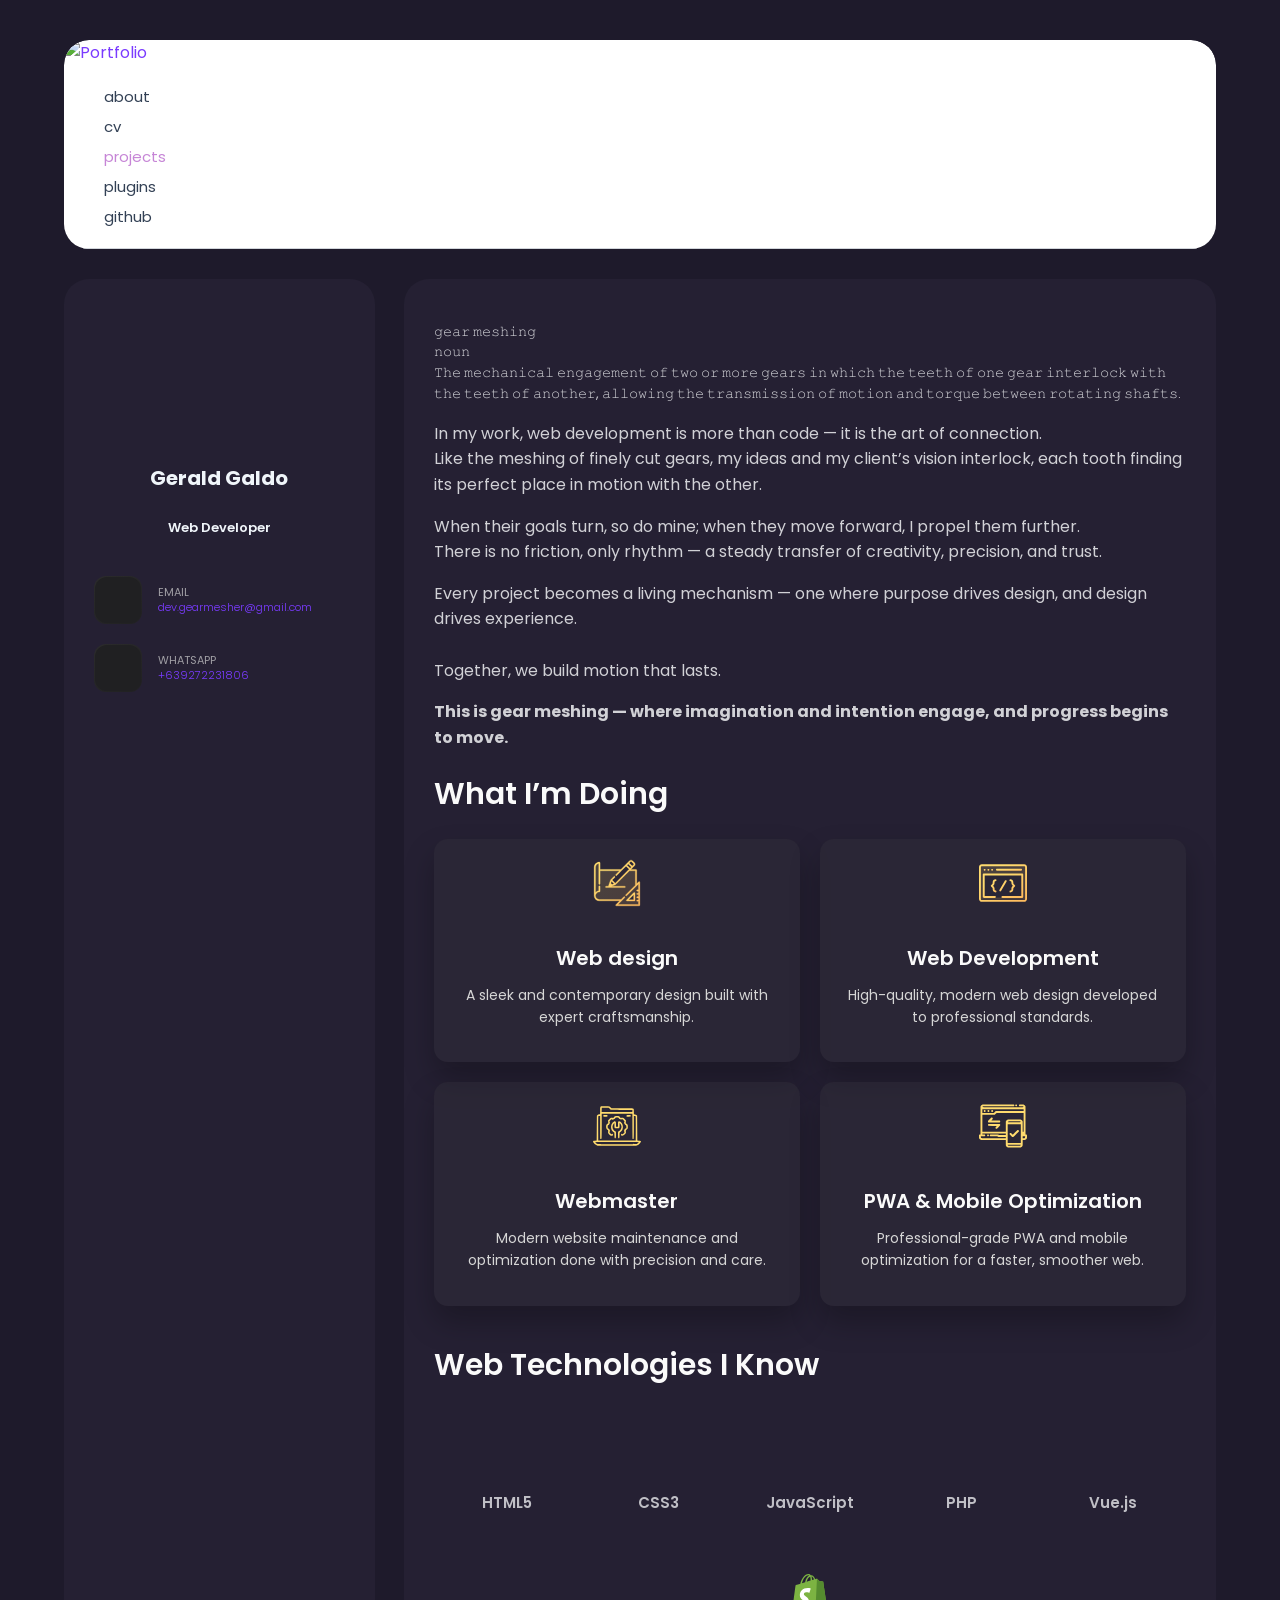
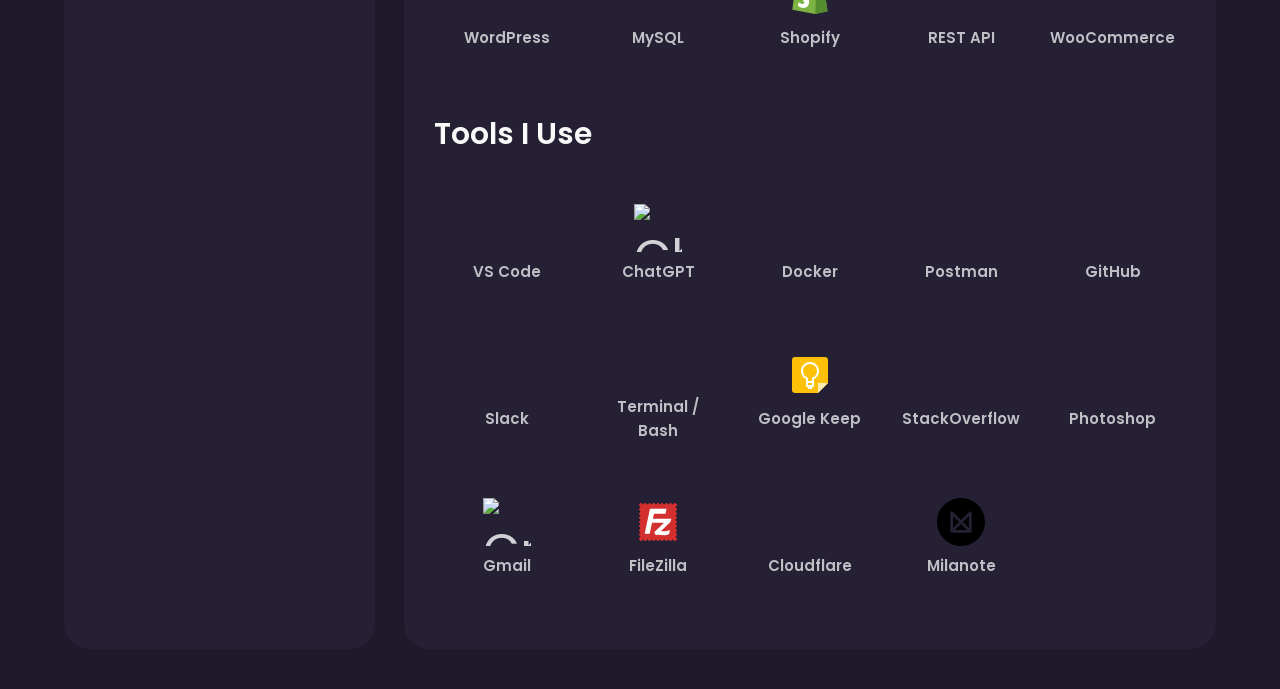
==== commit 609bfc1d: "Minor update ver 1.0.1 fixed link issues" ====
--- a/about.html
+++ b/about.html
@@ -7,10 +7,6 @@
 	<title>About &#8211; Portfolio</title>
 <meta name='robots' content='max-image-preview:large' />
 <link rel='dns-prefetch' href='//fonts.googleapis.com' />
-<link rel="alternate" type="application/rss+xml" title="Portfolio &raquo; Feed" href="http://localhost/portfolio/feed/" />
-<link rel="alternate" type="application/rss+xml" title="Portfolio &raquo; Comments Feed" href="http://localhost/portfolio/comments/feed/" />
-<link rel="alternate" title="oEmbed (JSON)" type="application/json+oembed" href="http://localhost/portfolio/wp-json/oembed/1.0/embed?url=http%3A%2F%2Flocalhost%2Fportfolio%2Fabout%2F" />
-<link rel="alternate" title="oEmbed (XML)" type="text/xml+oembed" href="http://localhost/portfolio/wp-json/oembed/1.0/embed?url=http%3A%2F%2Flocalhost%2Fportfolio%2Fabout%2F&#038;format=xml" />
 <style id='wp-img-auto-sizes-contain-inline-css'>
 img:is([sizes=auto i],[sizes^="auto," i]){contain-intrinsic-size:3000px 1500px}
 /*# sourceURL=wp-img-auto-sizes-contain-inline-css */
@@ -503,7 +499,7 @@
 									<div class="ast-builder-layout-element ast-flex site-header-focus-item" data-section="title_tagline">
 							<div
 				class="site-branding ast-site-identity" itemtype="https://schema.org/Organization" itemscope="itemscope"				>
-					<span class="site-logo-img"><a href="http://localhost/portfolio/" class="custom-logo-link" rel="home"><img width="100" height="28" src="http://localhost/portfolio/wp-content/uploads/2025/10/gearmesher-logo-100x28.png" class="custom-logo" alt="Portfolio" decoding="async" srcset="http://localhost/portfolio/wp-content/uploads/2025/10/gearmesher-logo-100x28.png 100w, http://localhost/portfolio/wp-content/uploads/2025/10/gearmesher-logo-300x85.png 300w, http://localhost/portfolio/wp-content/uploads/2025/10/gearmesher-logo.png 472w" sizes="(max-width: 100px) 100vw, 100px" /></a></span>				</div>
+					<span class="site-logo-img"><a href="index.html" class="custom-logo-link" rel="home"><img width="100" height="28" src="wp-content/uploads/2025/10/gearmesher-logo-100x28.png" class="custom-logo" alt="Portfolio" decoding="async" srcset="http://localhost/portfolio/wp-content/uploads/2025/10/gearmesher-logo-100x28.png 100w, http://localhost/portfolio/wp-content/uploads/2025/10/gearmesher-logo-300x85.png 300w, http://localhost/portfolio/wp-content/uploads/2025/10/gearmesher-logo.png 472w" sizes="(max-width: 100px) 100vw, 100px" /></a></span>				</div>
 			<!-- .site-branding -->
 					</div>
 				<div class="ast-builder-menu-1 ast-builder-menu ast-flex ast-builder-menu-1-focus-item ast-builder-layout-element site-header-focus-item" data-section="section-hb-menu-1">
@@ -511,7 +507,7 @@
                 <ul id="ast-hf-menu-1" class="main-header-menu ast-menu-shadow ast-nav-menu ast-flex  submenu-with-border stack-on-mobile">
 <li id="menu-item-124" class="menu-item menu-item-type-custom menu-item-object-custom menu-item-124"><a href="about.html" class="menu-link">about</a></li>
 <li id="menu-item-373" class="menu-item menu-item-type-custom menu-item-object-custom menu-item-373"><a target="_blank" href="http://gearmesher.site/portfolio/wp-content/uploads/2025/12/Gerald_Galdo_CV_2025.pdf" class="menu-link">cv</a></li>
-<li id="menu-item-123" class="menu-item menu-item-type-custom menu-item-object-custom current-menu-item current_page_item menu-item-123"><a href="/" aria-current="page" class="menu-link">projects</a></li>
+<li id="menu-item-123" class="menu-item menu-item-type-custom menu-item-object-custom current-menu-item current_page_item menu-item-123"><a href="index.html" aria-current="page" class="menu-link">projects</a></li>
 <li id="menu-item-171" class="menu-item menu-item-type-post_type menu-item-object-page menu-item-171"><a href="plugins.html" class="menu-link">plugins</a></li>
 <li id="menu-item-160" class="menu-item menu-item-type-custom menu-item-object-custom menu-item-160"><a target="_blank" href="https://github.com/gearmesher" class="menu-link">github</a></li>
 </ul></div></nav></div></div>		</div>
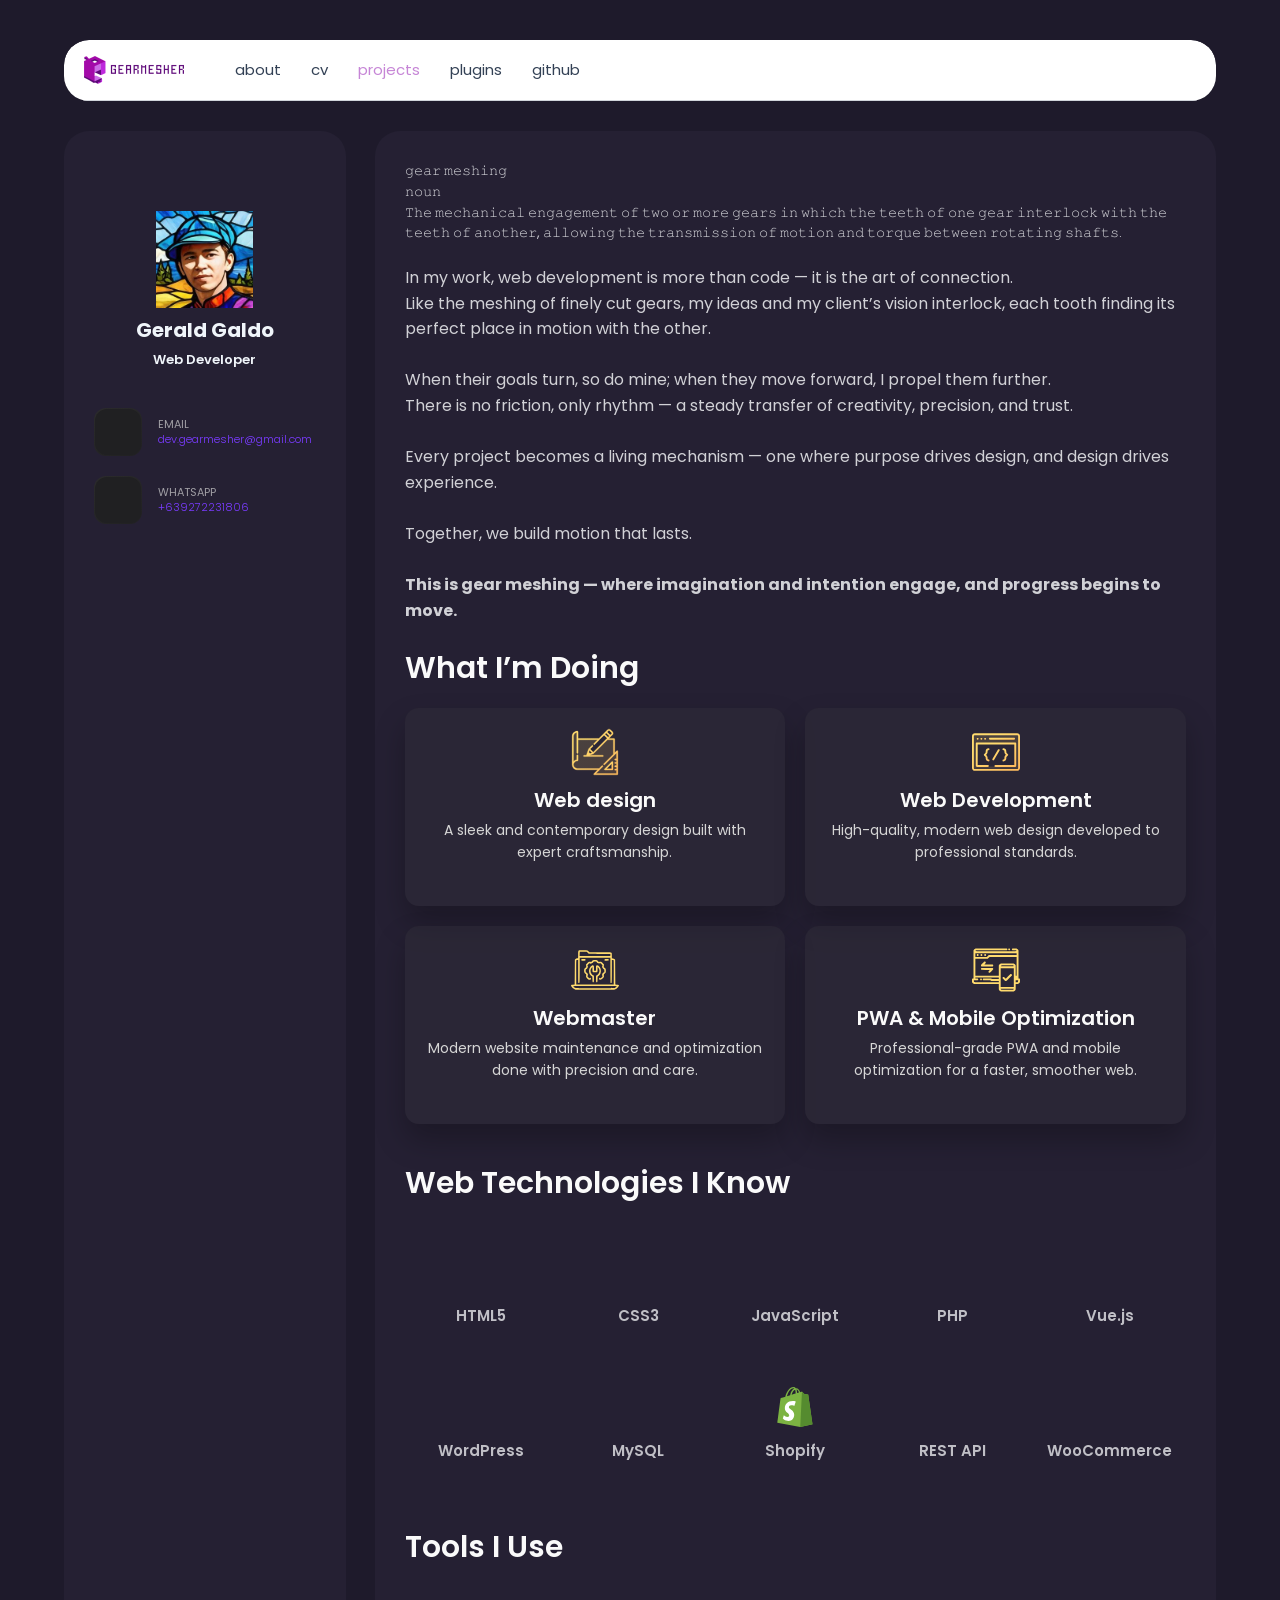
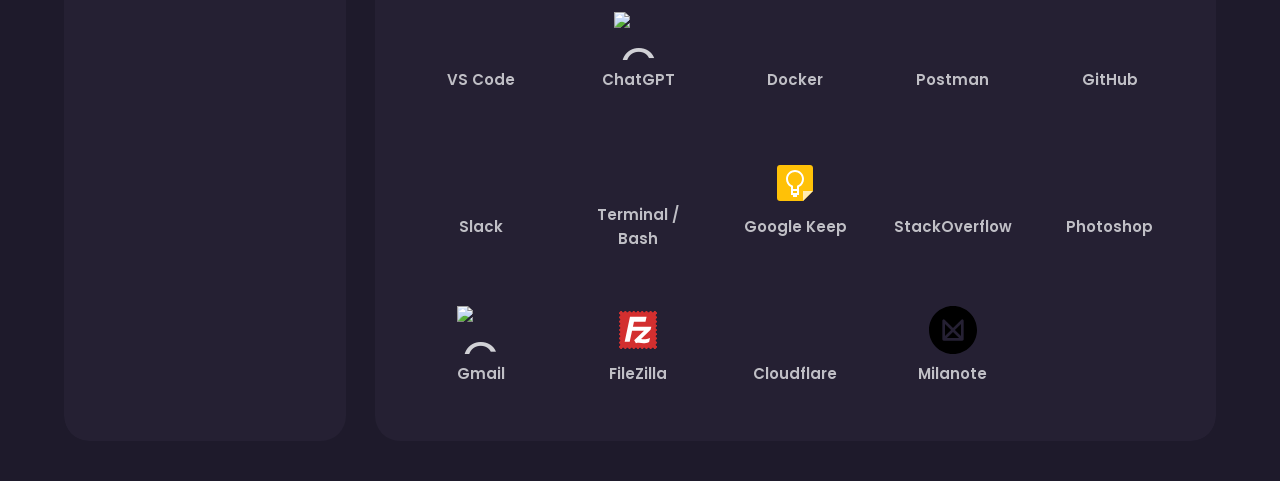
==== commit 8c9a95e1: "Update - ver 1.0.1 Bug fixes and minification" ====
--- a/about.html
+++ b/about.html
@@ -11,7 +11,7 @@
 img:is([sizes=auto i],[sizes^="auto," i]){contain-intrinsic-size:3000px 1500px}
 /*# sourceURL=wp-img-auto-sizes-contain-inline-css */
 </style>
-<link rel='stylesheet' id='astra-theme-css-css' href='http://localhost/portfolio/wp-content/themes/astra/assets/css/minified/main.min.css?ver=4.11.13' media='all' />
+<link rel='stylesheet' id='astra-theme-css-css' href='wp-content/themes/astra/assets/css/minified/main.min.css?ver=4.11.13' media='all' />
 <style id='astra-theme-css-inline-css'>
 :root{--ast-post-nav-space:0;--ast-container-default-xlg-padding:2.5em;--ast-container-default-lg-padding:2.5em;--ast-container-default-slg-padding:2em;--ast-container-default-md-padding:2.5em;--ast-container-default-sm-padding:2.5em;--ast-container-default-xs-padding:2.4em;--ast-container-default-xxs-padding:1.8em;--ast-code-block-background:#ECEFF3;--ast-comment-inputs-background:#F9FAFB;--ast-normal-container-width:1200px;--ast-narrow-container-width:750px;--ast-blog-title-font-weight:600;--ast-blog-meta-weight:600;--ast-global-color-primary:var(--ast-global-color-4);--ast-global-color-secondary:var(--ast-global-color-5);--ast-global-color-alternate-background:var(--ast-global-color-6);--ast-global-color-subtle-background:var(--ast-global-color-7);--ast-bg-style-guide:#F8FAFC;--ast-shadow-style-guide:0px 0px 4px 0 #00000057;--ast-global-dark-bg-style:#fff;--ast-global-dark-lfs:#fbfbfb;--ast-widget-bg-color:#fafafa;--ast-wc-container-head-bg-color:#fbfbfb;--ast-title-layout-bg:#eeeeee;--ast-search-border-color:#e7e7e7;--ast-lifter-hover-bg:#e6e6e6;--ast-gallery-block-color:#000;--srfm-color-input-label:var(--ast-global-color-2);}html{font-size:100%;}a{color:var(--ast-global-color-0);}a:hover,a:focus{color:var(--ast-global-color-1);}body,button,input,select,textarea,.ast-button,.ast-custom-button{font-family:'Poppins',sans-serif;font-weight:400;font-size:16px;font-size:1rem;line-height:var(--ast-body-line-height,1.65);}blockquote{color:#8b8b8b;}h1,h2,h3,h4,h5,h6,.entry-content :where(h1,h2,h3,h4,h5,h6),.site-title,.site-title a{font-weight:600;}.ast-site-identity .site-title a{color:var(--ast-global-color-2);}.site-title{font-size:26px;font-size:1.625rem;display:none;}header .custom-logo-link img{max-width:100px;width:100px;}.astra-logo-svg{width:100px;}.site-header .site-description{font-size:15px;font-size:0.9375rem;display:none;}.entry-title{font-size:20px;font-size:1.25rem;}.ast-blog-single-element.ast-taxonomy-container a{font-size:14px;font-size:0.875rem;}.ast-blog-meta-container{font-size:13px;font-size:0.8125rem;}.archive .ast-article-post .ast-article-inner,.blog .ast-article-post .ast-article-inner,.archive .ast-article-post .ast-article-inner:hover,.blog .ast-article-post .ast-article-inner:hover{border-top-left-radius:6px;border-top-right-radius:6px;border-bottom-right-radius:6px;border-bottom-left-radius:6px;overflow:hidden;}h1,.entry-content :where(h1){font-size:36px;font-size:2.25rem;font-weight:600;line-height:1.4em;}h2,.entry-content :where(h2){font-size:30px;font-size:1.875rem;font-weight:600;line-height:1.3em;}h3,.entry-content :where(h3){font-size:24px;font-size:1.5rem;font-weight:600;line-height:1.3em;}h4,.entry-content :where(h4){font-size:20px;font-size:1.25rem;line-height:1.2em;font-weight:600;}h5,.entry-content :where(h5){font-size:18px;font-size:1.125rem;line-height:1.2em;font-weight:600;}h6,.entry-content :where(h6){font-size:16px;font-size:1rem;line-height:1.25em;font-weight:600;}::selection{background-color:var(--ast-global-color-0);color:#ffffff;}body,h1,h2,h3,h4,h5,h6,.entry-title a,.entry-content :where(h1,h2,h3,h4,h5,h6){color:#d6d6d6;}.tagcloud a:hover,.tagcloud a:focus,.tagcloud a.current-item{color:#ffffff;border-color:var(--ast-global-color-0);background-color:var(--ast-global-color-0);}input:focus,input[type="text"]:focus,input[type="email"]:focus,input[type="url"]:focus,input[type="password"]:focus,input[type="reset"]:focus,input[type="search"]:focus,textarea:focus{border-color:var(--ast-global-color-0);}input[type="radio"]:checked,input[type=reset],input[type="checkbox"]:checked,input[type="checkbox"]:hover:checked,input[type="checkbox"]:focus:checked,input[type=range]::-webkit-slider-thumb{border-color:var(--ast-global-color-0);background-color:var(--ast-global-color-0);box-shadow:none;}.site-footer a:hover + .post-count,.site-footer a:focus + .post-count{background:var(--ast-global-color-0);border-color:var(--ast-global-color-0);}.single .nav-links .nav-previous,.single .nav-links .nav-next{color:var(--ast-global-color-0);}.entry-meta,.entry-meta *{line-height:1.45;color:var(--ast-global-color-0);font-weight:600;}.entry-meta a:not(.ast-button):hover,.entry-meta a:not(.ast-button):hover *,.entry-meta a:not(.ast-button):focus,.entry-meta a:not(.ast-button):focus *,.page-links > .page-link,.page-links .page-link:hover,.post-navigation a:hover{color:var(--ast-global-color-1);}#cat option,.secondary .calendar_wrap thead a,.secondary .calendar_wrap thead a:visited{color:var(--ast-global-color-0);}.secondary .calendar_wrap #today,.ast-progress-val span{background:var(--ast-global-color-0);}.secondary a:hover + .post-count,.secondary a:focus + .post-count{background:var(--ast-global-color-0);border-color:var(--ast-global-color-0);}.calendar_wrap #today > a{color:#ffffff;}.page-links .page-link,.single .post-navigation a{color:#d6d6d6;}.ast-search-menu-icon .search-form button.search-submit{padding:0 4px;}.ast-search-menu-icon form.search-form{padding-right:0;}.ast-search-menu-icon.slide-search input.search-field{width:0;}.ast-header-search .ast-search-menu-icon.ast-dropdown-active .search-form,.ast-header-search .ast-search-menu-icon.ast-dropdown-active .search-field:focus{transition:all 0.2s;}.search-form input.search-field:focus{outline:none;}.ast-search-menu-icon .search-form button.search-submit:focus,.ast-theme-transparent-header .ast-header-search .ast-dropdown-active .ast-icon,.ast-theme-transparent-header .ast-inline-search .search-field:focus .ast-icon{color:var(--ast-global-color-1);}.ast-header-search .slide-search .search-form{border:2px solid var(--ast-global-color-0);}.ast-header-search .slide-search .search-field{background-color:(--ast-global-dark-bg-style);}.ast-archive-title{color:#fafafa;}.widget-title{font-size:22px;font-size:1.375rem;color:#fafafa;}#secondary,#secondary button,#secondary input,#secondary select,#secondary textarea{font-size:16px;font-size:1rem;}.ast-single-post .entry-content a,.ast-comment-content a:not(.ast-comment-edit-reply-wrap a){text-decoration:underline;}.ast-single-post .entry-content .uagb-tab a,.ast-single-post .entry-content .uagb-ifb-cta a,.ast-single-post .entry-content .uabb-module-content a,.ast-single-post .entry-content .uagb-post-grid a,.ast-single-post .entry-content .uagb-timeline a,.ast-single-post .entry-content .uagb-toc__wrap a,.ast-single-post .entry-content .uagb-taxomony-box a,.entry-content .wp-block-latest-posts > li > a,.ast-single-post .entry-content .wp-block-file__button,a.ast-post-filter-single,.ast-single-post .ast-comment-content .comment-reply-link,.ast-single-post .ast-comment-content .comment-edit-link{text-decoration:none;}.ast-search-menu-icon.slide-search a:focus-visible:focus-visible,.astra-search-icon:focus-visible,#close:focus-visible,a:focus-visible,.ast-menu-toggle:focus-visible,.site .skip-link:focus-visible,.wp-block-loginout input:focus-visible,.wp-block-search.wp-block-search__button-inside .wp-block-search__inside-wrapper,.ast-header-navigation-arrow:focus-visible,.ast-orders-table__row .ast-orders-table__cell:focus-visible,a#ast-apply-coupon:focus-visible,#ast-apply-coupon:focus-visible,#close:focus-visible,.button.search-submit:focus-visible,#search_submit:focus,.normal-search:focus-visible,.ast-header-account-wrap:focus-visible,.astra-cart-drawer-close:focus,.ast-single-variation:focus,.ast-button:focus{outline-style:dotted;outline-color:inherit;outline-width:thin;}input:focus,input[type="text"]:focus,input[type="email"]:focus,input[type="url"]:focus,input[type="password"]:focus,input[type="reset"]:focus,input[type="search"]:focus,input[type="number"]:focus,textarea:focus,.wp-block-search__input:focus,[data-section="section-header-mobile-trigger"] .ast-button-wrap .ast-mobile-menu-trigger-minimal:focus,.ast-mobile-popup-drawer.active .menu-toggle-close:focus,#ast-scroll-top:focus,#coupon_code:focus,#ast-coupon-code:focus{border-style:dotted;border-color:inherit;border-width:thin;}input{outline:none;}.ast-logo-title-inline .site-logo-img{padding-right:1em;}.site-logo-img img{ transition:all 0.2s linear;}body .ast-oembed-container *{position:absolute;top:0;width:100%;height:100%;left:0;}body .wp-block-embed-pocket-casts .ast-oembed-container *{position:unset;}.ast-single-post-featured-section + article {margin-top: 2em;}.site-content .ast-single-post-featured-section img {width: 100%;overflow: hidden;object-fit: cover;}.ast-separate-container .site-content .ast-single-post-featured-section + article {margin-top: -80px;z-index: 9;position: relative;border-radius: 4px;}@media (min-width: 922px) {.ast-no-sidebar .site-content .ast-article-image-container--wide {margin-left: -120px;margin-right: -120px;max-width: unset;width: unset;}.ast-left-sidebar .site-content .ast-article-image-container--wide,.ast-right-sidebar .site-content .ast-article-image-container--wide {margin-left: -10px;margin-right: -10px;}.site-content .ast-article-image-container--full {margin-left: calc( -50vw + 50%);margin-right: calc( -50vw + 50%);max-width: 100vw;width: 100vw;}.ast-left-sidebar .site-content .ast-article-image-container--full,.ast-right-sidebar .site-content .ast-article-image-container--full {margin-left: -10px;margin-right: -10px;max-width: inherit;width: auto;}}.site > .ast-single-related-posts-container {margin-top: 0;}@media (min-width: 922px) {.ast-desktop .ast-container--narrow {max-width: var(--ast-narrow-container-width);margin: 0 auto;}}#secondary {margin: 4em 0 2.5em;word-break: break-word;line-height: 2;}#secondary li {margin-bottom: 0.75em;}#secondary li:last-child {margin-bottom: 0;}@media (max-width: 768px) {.js_active .ast-plain-container.ast-single-post #secondary {margin-top: 1.5em;}}.ast-separate-container.ast-two-container #secondary .widget {background-color: #fff;padding: 2em;margin-bottom: 2em;}@media (min-width: 993px) {.ast-left-sidebar #secondary {padding-right: 60px;}.ast-right-sidebar #secondary {padding-left: 60px;}}@media (max-width: 993px) {.ast-right-sidebar #secondary {padding-left: 30px;}.ast-left-sidebar #secondary {padding-right: 30px;}}@media (min-width: 993px) {.ast-page-builder-template.ast-left-sidebar #secondary {padding-left: 60px;}.ast-page-builder-template.ast-right-sidebar #secondary {padding-right: 60px;}}@media (max-width: 993px) {.ast-page-builder-template.ast-right-sidebar #secondary {padding-right: 30px;}.ast-page-builder-template.ast-left-sidebar #secondary {padding-left: 30px;}}@media (min-width:922px){.ast-sticky-sidebar .sidebar-main{top:50px;position:sticky;overflow-y:auto;}}@media (min-width:922px){.ast-sticky-sidebar .sidebar-main{position:-webkit-sticky;}}input[type="text"],input[type="number"],input[type="email"],input[type="url"],input[type="password"],input[type="search"],input[type=reset],input[type=tel],input[type=date],select,textarea{font-size:16px;font-style:normal;font-weight:400;line-height:24px;width:100%;padding:12px 16px;border-radius:4px;box-shadow:0px 1px 2px 0px rgba(0,0,0,0.05);color:var(--ast-form-input-text,#475569);}input[type="text"],input[type="number"],input[type="email"],input[type="url"],input[type="password"],input[type="search"],input[type=reset],input[type=tel],input[type=date],select{height:40px;}input[type="date"]{border-width:1px;border-style:solid;border-color:var(--ast-border-color);background:var( --ast-global-color-secondary,--ast-global-color-5 );}input[type="text"]:focus,input[type="number"]:focus,input[type="email"]:focus,input[type="url"]:focus,input[type="password"]:focus,input[type="search"]:focus,input[type=reset]:focus,input[type="tel"]:focus,input[type="date"]:focus,select:focus,textarea:focus{border-color:#046BD2;box-shadow:none;outline:none;color:var(--ast-form-input-focus-text,#475569);}label,legend{color:#111827;font-size:14px;font-style:normal;font-weight:500;line-height:20px;}select{padding:6px 10px;}fieldset{padding:30px;border-radius:4px;}button,.ast-button,.button,input[type="button"],input[type="reset"],input[type="submit"],a:where(.wp-block-button__link){border-radius:4px;box-shadow:0px 1px 2px 0px rgba(0,0,0,0.05);}:root{--ast-comment-inputs-background:#FFF;}::placeholder{color:var(--ast-form-field-color,#9CA3AF);}::-ms-input-placeholder{color:var(--ast-form-field-color,#9CA3AF);}@media (max-width:921.9px){#ast-desktop-header{display:none;}}@media (min-width:922px){#ast-mobile-header{display:none;}}.wp-block-buttons.aligncenter{justify-content:center;}@media (max-width:921px){.ast-theme-transparent-header #primary,.ast-theme-transparent-header #secondary{padding:0;}}@media (max-width:921px){.ast-plain-container.ast-no-sidebar #primary{padding:0;}}.ast-plain-container.ast-no-sidebar #primary{margin-top:0;margin-bottom:0;}@media (min-width:1200px){.ast-plain-container.ast-no-sidebar #primary{margin-top:60px;margin-bottom:60px;}}.wp-block-button.is-style-outline .wp-block-button__link{border-color:var(--ast-global-color-0);}div.wp-block-button.is-style-outline > .wp-block-button__link:not(.has-text-color),div.wp-block-button.wp-block-button__link.is-style-outline:not(.has-text-color){color:var(--ast-global-color-0);}.wp-block-button.is-style-outline .wp-block-button__link:hover,.wp-block-buttons .wp-block-button.is-style-outline .wp-block-button__link:focus,.wp-block-buttons .wp-block-button.is-style-outline > .wp-block-button__link:not(.has-text-color):hover,.wp-block-buttons .wp-block-button.wp-block-button__link.is-style-outline:not(.has-text-color):hover{color:#ffffff;background-color:var(--ast-global-color-1);border-color:var(--ast-global-color-1);}.post-page-numbers.current .page-link,.ast-pagination .page-numbers.current{color:#ffffff;border-color:var(--ast-global-color-0);background-color:var(--ast-global-color-0);}.wp-block-buttons .wp-block-button.is-style-outline .wp-block-button__link.wp-element-button,.ast-outline-button,.wp-block-uagb-buttons-child .uagb-buttons-repeater.ast-outline-button{border-color:var(--ast-global-color-0);border-top-width:2px;border-right-width:2px;border-bottom-width:2px;border-left-width:2px;font-family:inherit;font-weight:500;font-size:16px;font-size:1rem;line-height:1em;padding-top:13px;padding-right:30px;padding-bottom:13px;padding-left:30px;}.wp-block-buttons .wp-block-button.is-style-outline > .wp-block-button__link:not(.has-text-color),.wp-block-buttons .wp-block-button.wp-block-button__link.is-style-outline:not(.has-text-color),.ast-outline-button{color:var(--ast-global-color-0);}.wp-block-button.is-style-outline .wp-block-button__link:hover,.wp-block-buttons .wp-block-button.is-style-outline .wp-block-button__link:focus,.wp-block-buttons .wp-block-button.is-style-outline > .wp-block-button__link:not(.has-text-color):hover,.wp-block-buttons .wp-block-button.wp-block-button__link.is-style-outline:not(.has-text-color):hover,.ast-outline-button:hover,.ast-outline-button:focus,.wp-block-uagb-buttons-child .uagb-buttons-repeater.ast-outline-button:hover,.wp-block-uagb-buttons-child .uagb-buttons-repeater.ast-outline-button:focus{color:#ffffff;background-color:var(--ast-global-color-1);border-color:var(--ast-global-color-1);}.ast-single-post .entry-content a.ast-outline-button,.ast-single-post .entry-content .is-style-outline>.wp-block-button__link{text-decoration:none;}.wp-block-button .wp-block-button__link.wp-element-button.is-style-outline:not(.has-background),.wp-block-button.is-style-outline>.wp-block-button__link.wp-element-button:not(.has-background),.ast-outline-button{background-color:transparent;}.uagb-buttons-repeater.ast-outline-button{border-radius:9999px;}@media (max-width:921px){.wp-block-buttons .wp-block-button.is-style-outline .wp-block-button__link.wp-element-button,.ast-outline-button,.wp-block-uagb-buttons-child .uagb-buttons-repeater.ast-outline-button{padding-top:12px;padding-right:28px;padding-bottom:12px;padding-left:28px;}}@media (max-width:544px){.wp-block-buttons .wp-block-button.is-style-outline .wp-block-button__link.wp-element-button,.ast-outline-button,.wp-block-uagb-buttons-child .uagb-buttons-repeater.ast-outline-button{padding-top:10px;padding-right:24px;padding-bottom:10px;padding-left:24px;}}.entry-content[data-ast-blocks-layout] > figure{margin-bottom:1em;}h1.widget-title{font-weight:600;}h2.widget-title{font-weight:600;}h3.widget-title{font-weight:600;}#page{display:flex;flex-direction:column;min-height:100vh;}.ast-404-layout-1 h1.page-title{color:var(--ast-global-color-2);}.single .post-navigation a{line-height:1em;height:inherit;}.error-404 .page-sub-title{font-size:1.5rem;font-weight:inherit;}.search .site-content .content-area .search-form{margin-bottom:0;}#page .site-content{flex-grow:1;}.widget{margin-bottom:1.25em;}#secondary li{line-height:1.5em;}#secondary .wp-block-group h2{margin-bottom:0.7em;}#secondary h2{font-size:1.7rem;}.ast-separate-container .ast-article-post,.ast-separate-container .ast-article-single,.ast-separate-container .comment-respond{padding:3em;}.ast-separate-container .ast-article-single .ast-article-single{padding:0;}.ast-article-single .wp-block-post-template-is-layout-grid{padding-left:0;}.ast-separate-container .comments-title,.ast-narrow-container .comments-title{padding:1.5em 2em;}.ast-page-builder-template .comment-form-textarea,.ast-comment-formwrap .ast-grid-common-col{padding:0;}.ast-comment-formwrap{padding:0;display:inline-flex;column-gap:20px;width:100%;margin-left:0;margin-right:0;}.comments-area textarea#comment:focus,.comments-area textarea#comment:active,.comments-area .ast-comment-formwrap input[type="text"]:focus,.comments-area .ast-comment-formwrap input[type="text"]:active {box-shadow:none;outline:none;}.archive.ast-page-builder-template .entry-header{margin-top:2em;}.ast-page-builder-template .ast-comment-formwrap{width:100%;}.entry-title{margin-bottom:0.6em;}.ast-archive-description p{font-size:inherit;font-weight:inherit;line-height:inherit;}.ast-separate-container .ast-comment-list li.depth-1,.hentry{margin-bottom:1.5em;}.site-content section.ast-archive-description{margin-bottom:2em;}@media (min-width:921px){.ast-left-sidebar.ast-page-builder-template #secondary,.archive.ast-right-sidebar.ast-page-builder-template .site-main{padding-left:20px;padding-right:20px;}}@media (max-width:544px){.ast-comment-formwrap.ast-row{column-gap:10px;display:inline-block;}#ast-commentform .ast-grid-common-col{position:relative;width:100%;}}@media (min-width:1201px){.ast-separate-container .ast-article-post,.ast-separate-container .ast-article-single,.ast-separate-container .ast-author-box,.ast-separate-container .ast-404-layout-1,.ast-separate-container .no-results{padding:3em;}}@media (max-width:921px){.ast-left-sidebar #content > .ast-container{display:flex;flex-direction:column-reverse;width:100%;}}@media (max-width:921px){#secondary.secondary{padding-top:0;}.ast-separate-container.ast-right-sidebar #secondary{padding-left:1em;padding-right:1em;}.ast-separate-container.ast-two-container #secondary{padding-left:0;padding-right:0;}.ast-page-builder-template .entry-header #secondary,.ast-page-builder-template #secondary{margin-top:1.5em;}}@media (max-width:921px){.ast-right-sidebar #primary{padding-right:0;}.ast-page-builder-template.ast-left-sidebar #secondary,.ast-page-builder-template.ast-right-sidebar #secondary{padding-right:20px;padding-left:20px;}.ast-right-sidebar #secondary,.ast-left-sidebar #primary{padding-left:0;}.ast-left-sidebar #secondary{padding-right:0;}}@media (min-width:922px){.ast-separate-container.ast-right-sidebar #primary,.ast-separate-container.ast-left-sidebar #primary{border:0;}.search-no-results.ast-separate-container #primary{margin-bottom:4em;}}@media (min-width:922px){.ast-right-sidebar #primary{border-right:1px solid var(--ast-border-color);}.ast-left-sidebar #primary{border-left:1px solid var(--ast-border-color);}.ast-right-sidebar #secondary{border-left:1px solid var(--ast-border-color);margin-left:-1px;}.ast-left-sidebar #secondary{border-right:1px solid var(--ast-border-color);margin-right:-1px;}.ast-separate-container.ast-two-container.ast-right-sidebar #secondary{padding-left:30px;padding-right:0;}.ast-separate-container.ast-two-container.ast-left-sidebar #secondary{padding-right:30px;padding-left:0;}.ast-separate-container.ast-right-sidebar #secondary,.ast-separate-container.ast-left-sidebar #secondary{border:0;margin-left:auto;margin-right:auto;}.ast-separate-container.ast-two-container #secondary .widget:last-child{margin-bottom:0;}}.wp-block-button .wp-block-button__link{color:#ffffff;}.wp-block-button .wp-block-button__link:hover,.wp-block-button .wp-block-button__link:focus{color:#ffffff;background-color:var(--ast-global-color-1);border-color:var(--ast-global-color-1);}.wp-block-button .wp-block-button__link,.wp-block-search .wp-block-search__button,body .wp-block-file .wp-block-file__button{border-color:var(--ast-global-color-0);background-color:var(--ast-global-color-0);color:#ffffff;font-family:inherit;font-weight:500;line-height:1em;font-size:16px;font-size:1rem;padding-top:15px;padding-right:30px;padding-bottom:15px;padding-left:30px;}.ast-single-post .entry-content .wp-block-button .wp-block-button__link,.ast-single-post .entry-content .wp-block-search .wp-block-search__button,body .entry-content .wp-block-file .wp-block-file__button{text-decoration:none;}@media (max-width:921px){.wp-block-button .wp-block-button__link,.wp-block-search .wp-block-search__button,body .wp-block-file .wp-block-file__button{padding-top:14px;padding-right:28px;padding-bottom:14px;padding-left:28px;}}@media (max-width:544px){.wp-block-button .wp-block-button__link,.wp-block-search .wp-block-search__button,body .wp-block-file .wp-block-file__button{padding-top:12px;padding-right:24px;padding-bottom:12px;padding-left:24px;}}.menu-toggle,button,.ast-button,.ast-custom-button,.button,input#submit,input[type="button"],input[type="submit"],input[type="reset"],#comments .submit,.search .search-submit,form[CLASS*="wp-block-search__"].wp-block-search .wp-block-search__inside-wrapper .wp-block-search__button,body .wp-block-file .wp-block-file__button,.search .search-submit{border-style:solid;border-top-width:0;border-right-width:0;border-left-width:0;border-bottom-width:0;color:#ffffff;border-color:var(--ast-global-color-0);background-color:var(--ast-global-color-0);padding-top:15px;padding-right:30px;padding-bottom:15px;padding-left:30px;font-family:inherit;font-weight:500;font-size:16px;font-size:1rem;line-height:1em;}button:focus,.menu-toggle:hover,button:hover,.ast-button:hover,.ast-custom-button:hover .button:hover,.ast-custom-button:hover ,input[type=reset]:hover,input[type=reset]:focus,input#submit:hover,input#submit:focus,input[type="button"]:hover,input[type="button"]:focus,input[type="submit"]:hover,input[type="submit"]:focus,form[CLASS*="wp-block-search__"].wp-block-search .wp-block-search__inside-wrapper .wp-block-search__button:hover,form[CLASS*="wp-block-search__"].wp-block-search .wp-block-search__inside-wrapper .wp-block-search__button:focus,body .wp-block-file .wp-block-file__button:hover,body .wp-block-file .wp-block-file__button:focus{color:#ffffff;background-color:var(--ast-global-color-1);border-color:var(--ast-global-color-1);}form[CLASS*="wp-block-search__"].wp-block-search .wp-block-search__inside-wrapper .wp-block-search__button.has-icon{padding-top:calc(15px - 3px);padding-right:calc(30px - 3px);padding-bottom:calc(15px - 3px);padding-left:calc(30px - 3px);}@media (max-width:921px){.menu-toggle,button,.ast-button,.ast-custom-button,.button,input#submit,input[type="button"],input[type="submit"],input[type="reset"],#comments .submit,.search .search-submit,form[CLASS*="wp-block-search__"].wp-block-search .wp-block-search__inside-wrapper .wp-block-search__button,body .wp-block-file .wp-block-file__button,.search .search-submit{padding-top:14px;padding-right:28px;padding-bottom:14px;padding-left:28px;}}@media (max-width:544px){.menu-toggle,button,.ast-button,.ast-custom-button,.button,input#submit,input[type="button"],input[type="submit"],input[type="reset"],#comments .submit,.search .search-submit,form[CLASS*="wp-block-search__"].wp-block-search .wp-block-search__inside-wrapper .wp-block-search__button,body .wp-block-file .wp-block-file__button,.search .search-submit{padding-top:12px;padding-right:24px;padding-bottom:12px;padding-left:24px;}}@media (max-width:921px){.ast-mobile-header-stack .main-header-bar .ast-search-menu-icon{display:inline-block;}.ast-header-break-point.ast-header-custom-item-outside .ast-mobile-header-stack .main-header-bar .ast-search-icon{margin:0;}.ast-comment-avatar-wrap img{max-width:2.5em;}.ast-comment-meta{padding:0 1.8888em 1.3333em;}}@media (min-width:544px){.ast-container{max-width:100%;}}@media (max-width:544px){.ast-separate-container .ast-article-post,.ast-separate-container .ast-article-single,.ast-separate-container .comments-title,.ast-separate-container .ast-archive-description{padding:1.5em 1em;}.ast-separate-container #content .ast-container{padding-left:0.54em;padding-right:0.54em;}.ast-separate-container .ast-comment-list .bypostauthor{padding:.5em;}.ast-search-menu-icon.ast-dropdown-active .search-field{width:170px;}.ast-separate-container #secondary{padding-top:0;}.ast-separate-container.ast-two-container #secondary .widget{margin-bottom:1.5em;padding-left:1em;padding-right:1em;}} #ast-mobile-header .ast-site-header-cart-li a{pointer-events:none;}.ast-separate-container{background-color:var(--ast-global-color-5);background-image:none;}@media (max-width:921px){.site-title{display:none;}.site-header .site-description{display:none;}h1,.entry-content :where(h1){font-size:30px;font-size:1.875rem;}h2,.entry-content :where(h2){font-size:25px;font-size:1.5625rem;}h3,.entry-content :where(h3){font-size:20px;font-size:1.25rem;}}@media (max-width:544px){.site-title{display:none;}.site-header .site-description{display:none;}h1,.entry-content :where(h1){font-size:30px;font-size:1.875rem;}h2,.entry-content :where(h2){font-size:25px;font-size:1.5625rem;}h3,.entry-content :where(h3){font-size:20px;font-size:1.25rem;}}@media (max-width:921px){html{font-size:91.2%;}}@media (max-width:544px){html{font-size:91.2%;}}@media (min-width:922px){.ast-container{max-width:1240px;}}@media (min-width:922px){.site-content .ast-container{display:flex;}}@media (max-width:921px){.site-content .ast-container{flex-direction:column;}}.entry-content :where(h1,h2,h3,h4,h5,h6){clear:none;}@media (min-width:922px){.main-header-menu .sub-menu .menu-item.ast-left-align-sub-menu:hover > .sub-menu,.main-header-menu .sub-menu .menu-item.ast-left-align-sub-menu.focus > .sub-menu{margin-left:-0px;}}.entry-content li > p{margin-bottom:0;}.site .comments-area{padding-bottom:2em;margin-top:2em;}.wp-block-file {display: flex;align-items: center;flex-wrap: wrap;justify-content: space-between;}.wp-block-pullquote {border: none;}.wp-block-pullquote blockquote::before {content: "\201D";font-family: "Helvetica",sans-serif;display: flex;transform: rotate( 180deg );font-size: 6rem;font-style: normal;line-height: 1;font-weight: bold;align-items: center;justify-content: center;}.has-text-align-right > blockquote::before {justify-content: flex-start;}.has-text-align-left > blockquote::before {justify-content: flex-end;}figure.wp-block-pullquote.is-style-solid-color blockquote {max-width: 100%;text-align: inherit;}:root {--wp--custom--ast-default-block-top-padding: 3em;--wp--custom--ast-default-block-right-padding: 3em;--wp--custom--ast-default-block-bottom-padding: 3em;--wp--custom--ast-default-block-left-padding: 3em;--wp--custom--ast-container-width: 1200px;--wp--custom--ast-content-width-size: 1200px;--wp--custom--ast-wide-width-size: calc(1200px + var(--wp--custom--ast-default-block-left-padding) + var(--wp--custom--ast-default-block-right-padding));}.ast-narrow-container {--wp--custom--ast-content-width-size: 750px;--wp--custom--ast-wide-width-size: 750px;}@media(max-width: 921px) {:root {--wp--custom--ast-default-block-top-padding: 3em;--wp--custom--ast-default-block-right-padding: 2em;--wp--custom--ast-default-block-bottom-padding: 3em;--wp--custom--ast-default-block-left-padding: 2em;}}@media(max-width: 544px) {:root {--wp--custom--ast-default-block-top-padding: 3em;--wp--custom--ast-default-block-right-padding: 1.5em;--wp--custom--ast-default-block-bottom-padding: 3em;--wp--custom--ast-default-block-left-padding: 1.5em;}}.entry-content > .wp-block-group,.entry-content > .wp-block-cover,.entry-content > .wp-block-columns {padding-top: var(--wp--custom--ast-default-block-top-padding);padding-right: var(--wp--custom--ast-default-block-right-padding);padding-bottom: var(--wp--custom--ast-default-block-bottom-padding);padding-left: var(--wp--custom--ast-default-block-left-padding);}.ast-plain-container.ast-no-sidebar .entry-content > .alignfull,.ast-page-builder-template .ast-no-sidebar .entry-content > .alignfull {margin-left: calc( -50vw + 50%);margin-right: calc( -50vw + 50%);max-width: 100vw;width: 100vw;}.ast-plain-container.ast-no-sidebar .entry-content .alignfull .alignfull,.ast-page-builder-template.ast-no-sidebar .entry-content .alignfull .alignfull,.ast-plain-container.ast-no-sidebar .entry-content .alignfull .alignwide,.ast-page-builder-template.ast-no-sidebar .entry-content .alignfull .alignwide,.ast-plain-container.ast-no-sidebar .entry-content .alignwide .alignfull,.ast-page-builder-template.ast-no-sidebar .entry-content .alignwide .alignfull,.ast-plain-container.ast-no-sidebar .entry-content .alignwide .alignwide,.ast-page-builder-template.ast-no-sidebar .entry-content .alignwide .alignwide,.ast-plain-container.ast-no-sidebar .entry-content .wp-block-column .alignfull,.ast-page-builder-template.ast-no-sidebar .entry-content .wp-block-column .alignfull,.ast-plain-container.ast-no-sidebar .entry-content .wp-block-column .alignwide,.ast-page-builder-template.ast-no-sidebar .entry-content .wp-block-column .alignwide {margin-left: auto;margin-right: auto;width: 100%;}[data-ast-blocks-layout] .wp-block-separator:not(.is-style-dots) {height: 0;}[data-ast-blocks-layout] .wp-block-separator {margin: 20px auto;}[data-ast-blocks-layout] .wp-block-separator:not(.is-style-wide):not(.is-style-dots) {max-width: 100px;}[data-ast-blocks-layout] .wp-block-separator.has-background {padding: 0;}.entry-content[data-ast-blocks-layout] > * {max-width: var(--wp--custom--ast-content-width-size);margin-left: auto;margin-right: auto;}.entry-content[data-ast-blocks-layout] > .alignwide {max-width: var(--wp--custom--ast-wide-width-size);}.entry-content[data-ast-blocks-layout] .alignfull {max-width: none;}.entry-content .wp-block-columns {margin-bottom: 0;}blockquote {margin: 1.5em;border-color: rgba(0,0,0,0.05);}.wp-block-quote:not(.has-text-align-right):not(.has-text-align-center) {border-left: 5px solid rgba(0,0,0,0.05);}.has-text-align-right > blockquote,blockquote.has-text-align-right {border-right: 5px solid rgba(0,0,0,0.05);}.has-text-align-left > blockquote,blockquote.has-text-align-left {border-left: 5px solid rgba(0,0,0,0.05);}.wp-block-site-tagline,.wp-block-latest-posts .read-more {margin-top: 15px;}.wp-block-loginout p label {display: block;}.wp-block-loginout p:not(.login-remember):not(.login-submit) input {width: 100%;}.wp-block-loginout input:focus {border-color: transparent;}.wp-block-loginout input:focus {outline: thin dotted;}.entry-content .wp-block-media-text .wp-block-media-text__content {padding: 0 0 0 8%;}.entry-content .wp-block-media-text.has-media-on-the-right .wp-block-media-text__content {padding: 0 8% 0 0;}.entry-content .wp-block-media-text.has-background .wp-block-media-text__content {padding: 8%;}.entry-content .wp-block-cover:not([class*="background-color"]):not(.has-text-color.has-link-color) .wp-block-cover__inner-container,.entry-content .wp-block-cover:not([class*="background-color"]) .wp-block-cover-image-text,.entry-content .wp-block-cover:not([class*="background-color"]) .wp-block-cover-text,.entry-content .wp-block-cover-image:not([class*="background-color"]) .wp-block-cover__inner-container,.entry-content .wp-block-cover-image:not([class*="background-color"]) .wp-block-cover-image-text,.entry-content .wp-block-cover-image:not([class*="background-color"]) .wp-block-cover-text {color: var(--ast-global-color-primary,var(--ast-global-color-5));}.wp-block-loginout .login-remember input {width: 1.1rem;height: 1.1rem;margin: 0 5px 4px 0;vertical-align: middle;}.wp-block-latest-posts > li > *:first-child,.wp-block-latest-posts:not(.is-grid) > li:first-child {margin-top: 0;}.entry-content > .wp-block-buttons,.entry-content > .wp-block-uagb-buttons {margin-bottom: 1.5em;}.wp-block-search__inside-wrapper .wp-block-search__input {padding: 0 10px;color: var(--ast-global-color-3);background: var(--ast-global-color-primary,var(--ast-global-color-5));border-color: var(--ast-border-color);}.wp-block-latest-posts .read-more {margin-bottom: 1.5em;}.wp-block-search__no-button .wp-block-search__inside-wrapper .wp-block-search__input {padding-top: 5px;padding-bottom: 5px;}.wp-block-latest-posts .wp-block-latest-posts__post-date,.wp-block-latest-posts .wp-block-latest-posts__post-author {font-size: 1rem;}.wp-block-latest-posts > li > *,.wp-block-latest-posts:not(.is-grid) > li {margin-top: 12px;margin-bottom: 12px;}.ast-page-builder-template .entry-content[data-ast-blocks-layout] > *,.ast-page-builder-template .entry-content[data-ast-blocks-layout] > .alignfull:where(:not(.wp-block-group):not(.uagb-is-root-container):not(.spectra-is-root-container)) > * {max-width: none;}.ast-page-builder-template .entry-content[data-ast-blocks-layout] > .alignwide:where(:not(.uagb-is-root-container):not(.spectra-is-root-container)) > * {max-width: var(--wp--custom--ast-wide-width-size);}.ast-page-builder-template .entry-content[data-ast-blocks-layout] > .inherit-container-width > *,.ast-page-builder-template .entry-content[data-ast-blocks-layout] > *:not(.wp-block-group):where(:not(.uagb-is-root-container):not(.spectra-is-root-container)) > *,.entry-content[data-ast-blocks-layout] > .wp-block-cover .wp-block-cover__inner-container {max-width: none ;margin-left: auto;margin-right: auto;}.entry-content[data-ast-blocks-layout] .wp-block-cover:not(.alignleft):not(.alignright) {width: auto;}@media(max-width: 1200px) {.ast-separate-container .entry-content > .alignfull,.ast-separate-container .entry-content[data-ast-blocks-layout] > .alignwide,.ast-plain-container .entry-content[data-ast-blocks-layout] > .alignwide,.ast-plain-container .entry-content .alignfull {margin-left: calc(-1 * min(var(--ast-container-default-xlg-padding),20px)) ;margin-right: calc(-1 * min(var(--ast-container-default-xlg-padding),20px));}}@media(min-width: 1201px) {.ast-separate-container .entry-content > .alignfull {margin-left: calc(-1 * var(--ast-container-default-xlg-padding) );margin-right: calc(-1 * var(--ast-container-default-xlg-padding) );}.ast-separate-container .entry-content[data-ast-blocks-layout] > .alignwide,.ast-plain-container .entry-content[data-ast-blocks-layout] > .alignwide {margin-left: auto;margin-right: auto;}}@media(min-width: 921px) {.ast-separate-container .entry-content .wp-block-group.alignwide:not(.inherit-container-width) > :where(:not(.alignleft):not(.alignright)),.ast-plain-container .entry-content .wp-block-group.alignwide:not(.inherit-container-width) > :where(:not(.alignleft):not(.alignright)) {max-width: calc( var(--wp--custom--ast-content-width-size) + 80px );}.ast-plain-container.ast-right-sidebar .entry-content[data-ast-blocks-layout] .alignfull,.ast-plain-container.ast-left-sidebar .entry-content[data-ast-blocks-layout] .alignfull {margin-left: -60px;margin-right: -60px;}}@media(min-width: 544px) {.entry-content > .alignleft {margin-right: 20px;}.entry-content > .alignright {margin-left: 20px;}}@media (max-width:544px){.wp-block-columns .wp-block-column:not(:last-child){margin-bottom:20px;}.wp-block-latest-posts{margin:0;}}@media( max-width: 600px ) {.entry-content .wp-block-media-text .wp-block-media-text__content,.entry-content .wp-block-media-text.has-media-on-the-right .wp-block-media-text__content {padding: 8% 0 0;}.entry-content .wp-block-media-text.has-background .wp-block-media-text__content {padding: 8%;}}.ast-page-builder-template .entry-header {padding-left: 0;}.ast-narrow-container .site-content .wp-block-uagb-image--align-full .wp-block-uagb-image__figure {max-width: 100%;margin-left: auto;margin-right: auto;}.entry-content ul,.entry-content ol {padding: revert;margin: revert;padding-left: 20px;}:root .has-ast-global-color-0-color{color:var(--ast-global-color-0);}:root .has-ast-global-color-0-background-color{background-color:var(--ast-global-color-0);}:root .wp-block-button .has-ast-global-color-0-color{color:var(--ast-global-color-0);}:root .wp-block-button .has-ast-global-color-0-background-color{background-color:var(--ast-global-color-0);}:root .has-ast-global-color-1-color{color:var(--ast-global-color-1);}:root .has-ast-global-color-1-background-color{background-color:var(--ast-global-color-1);}:root .wp-block-button .has-ast-global-color-1-color{color:var(--ast-global-color-1);}:root .wp-block-button .has-ast-global-color-1-background-color{background-color:var(--ast-global-color-1);}:root .has-ast-global-color-2-color{color:var(--ast-global-color-2);}:root .has-ast-global-color-2-background-color{background-color:var(--ast-global-color-2);}:root .wp-block-button .has-ast-global-color-2-color{color:var(--ast-global-color-2);}:root .wp-block-button .has-ast-global-color-2-background-color{background-color:var(--ast-global-color-2);}:root .has-ast-global-color-3-color{color:var(--ast-global-color-3);}:root .has-ast-global-color-3-background-color{background-color:var(--ast-global-color-3);}:root .wp-block-button .has-ast-global-color-3-color{color:var(--ast-global-color-3);}:root .wp-block-button .has-ast-global-color-3-background-color{background-color:var(--ast-global-color-3);}:root .has-ast-global-color-4-color{color:var(--ast-global-color-4);}:root .has-ast-global-color-4-background-color{background-color:var(--ast-global-color-4);}:root .wp-block-button .has-ast-global-color-4-color{color:var(--ast-global-color-4);}:root .wp-block-button .has-ast-global-color-4-background-color{background-color:var(--ast-global-color-4);}:root .has-ast-global-color-5-color{color:var(--ast-global-color-5);}:root .has-ast-global-color-5-background-color{background-color:var(--ast-global-color-5);}:root .wp-block-button .has-ast-global-color-5-color{color:var(--ast-global-color-5);}:root .wp-block-button .has-ast-global-color-5-background-color{background-color:var(--ast-global-color-5);}:root .has-ast-global-color-6-color{color:var(--ast-global-color-6);}:root .has-ast-global-color-6-background-color{background-color:var(--ast-global-color-6);}:root .wp-block-button .has-ast-global-color-6-color{color:var(--ast-global-color-6);}:root .wp-block-button .has-ast-global-color-6-background-color{background-color:var(--ast-global-color-6);}:root .has-ast-global-color-7-color{color:var(--ast-global-color-7);}:root .has-ast-global-color-7-background-color{background-color:var(--ast-global-color-7);}:root .wp-block-button .has-ast-global-color-7-color{color:var(--ast-global-color-7);}:root .wp-block-button .has-ast-global-color-7-background-color{background-color:var(--ast-global-color-7);}:root .has-ast-global-color-8-color{color:var(--ast-global-color-8);}:root .has-ast-global-color-8-background-color{background-color:var(--ast-global-color-8);}:root .wp-block-button .has-ast-global-color-8-color{color:var(--ast-global-color-8);}:root .wp-block-button .has-ast-global-color-8-background-color{background-color:var(--ast-global-color-8);}:root{--ast-global-color-0:#046bd2;--ast-global-color-1:#045cb4;--ast-global-color-2:#1e293b;--ast-global-color-3:#334155;--ast-global-color-4:#FFFFFF;--ast-global-color-5:#F0F5FA;--ast-global-color-6:#111111;--ast-global-color-7:#D1D5DB;--ast-global-color-8:#111111;}:root {--ast-border-color : var(--ast-global-color-7);}.site .site-content #primary{margin-top:0px;margin-bottom:0px;margin-left:0px;margin-right:0px;}.ast-single-entry-banner {-js-display: flex;display: flex;flex-direction: column;justify-content: center;text-align: center;position: relative;background: var(--ast-title-layout-bg);}.ast-single-entry-banner[data-banner-layout="layout-1"] {max-width: 1200px;background: inherit;padding: 20px 0;}.ast-single-entry-banner[data-banner-width-type="custom"] {margin: 0 auto;width: 100%;}.ast-single-entry-banner + .site-content .entry-header {margin-bottom: 0;}.site .ast-author-avatar {--ast-author-avatar-size: ;}a.ast-underline-text {text-decoration: underline;}.ast-container > .ast-terms-link {position: relative;display: block;}a.ast-button.ast-badge-tax {padding: 4px 8px;border-radius: 3px;font-size: inherit;}header.entry-header{text-align:left;}header.entry-header .entry-title{font-weight:600;font-size:32px;font-size:2rem;}header.entry-header > *:not(:last-child){margin-bottom:10px;}header.entry-header .post-thumb-img-content{text-align:center;}header.entry-header .post-thumb img,.ast-single-post-featured-section.post-thumb img{aspect-ratio:16/9;width:100%;height:100%;}@media (max-width:921px){header.entry-header{text-align:left;}}@media (max-width:544px){header.entry-header{text-align:left;}}.ast-archive-entry-banner {-js-display: flex;display: flex;flex-direction: column;justify-content: center;text-align: center;position: relative;background: var(--ast-title-layout-bg);}.ast-archive-entry-banner[data-banner-width-type="custom"] {margin: 0 auto;width: 100%;}.ast-archive-entry-banner[data-banner-layout="layout-1"] {background: inherit;padding: 20px 0;text-align: left;}body.archive .ast-archive-description{max-width:1200px;width:100%;text-align:left;padding-top:3em;padding-right:3em;padding-bottom:3em;padding-left:3em;}body.archive .ast-archive-description .ast-archive-title,body.archive .ast-archive-description .ast-archive-title *{font-weight:600;font-size:32px;font-size:2rem;}body.archive .ast-archive-description > *:not(:last-child){margin-bottom:10px;}@media (max-width:921px){body.archive .ast-archive-description{text-align:left;}}@media (max-width:544px){body.archive .ast-archive-description{text-align:left;}}.ast-breadcrumbs .trail-browse,.ast-breadcrumbs .trail-items,.ast-breadcrumbs .trail-items li{display:inline-block;margin:0;padding:0;border:none;background:inherit;text-indent:0;text-decoration:none;}.ast-breadcrumbs .trail-browse{font-size:inherit;font-style:inherit;font-weight:inherit;color:inherit;}.ast-breadcrumbs .trail-items{list-style:none;}.trail-items li::after{padding:0 0.3em;content:"\00bb";}.trail-items li:last-of-type::after{display:none;}h1,h2,h3,h4,h5,h6,.entry-content :where(h1,h2,h3,h4,h5,h6){color:#fafafa;}.entry-title a{color:#fafafa;}@media (max-width:921px){.ast-builder-grid-row-container.ast-builder-grid-row-tablet-3-firstrow .ast-builder-grid-row > *:first-child,.ast-builder-grid-row-container.ast-builder-grid-row-tablet-3-lastrow .ast-builder-grid-row > *:last-child{grid-column:1 / -1;}}@media (max-width:544px){.ast-builder-grid-row-container.ast-builder-grid-row-mobile-3-firstrow .ast-builder-grid-row > *:first-child,.ast-builder-grid-row-container.ast-builder-grid-row-mobile-3-lastrow .ast-builder-grid-row > *:last-child{grid-column:1 / -1;}}.ast-builder-layout-element[data-section="title_tagline"]{display:flex;}@media (max-width:921px){.ast-header-break-point .ast-builder-layout-element[data-section="title_tagline"]{display:flex;}}@media (max-width:544px){.ast-header-break-point .ast-builder-layout-element[data-section="title_tagline"]{display:flex;}}.ast-builder-menu-1{font-family:inherit;font-weight:inherit;}.ast-builder-menu-1 .menu-item > .menu-link{font-size:15px;font-size:0.9375rem;color:var(--ast-global-color-3);}.ast-builder-menu-1 .menu-item > .ast-menu-toggle{color:var(--ast-global-color-3);}.ast-builder-menu-1 .menu-item:hover > .menu-link,.ast-builder-menu-1 .inline-on-mobile .menu-item:hover > .ast-menu-toggle{color:#8800aa;}.ast-builder-menu-1 .menu-item:hover > .ast-menu-toggle{color:#8800aa;}.ast-builder-menu-1 .menu-item.current-menu-item > .menu-link,.ast-builder-menu-1 .inline-on-mobile .menu-item.current-menu-item > .ast-menu-toggle,.ast-builder-menu-1 .current-menu-ancestor > .menu-link{color:rgba(136,0,170,0.48);}.ast-builder-menu-1 .menu-item.current-menu-item > .ast-menu-toggle{color:rgba(136,0,170,0.48);}.ast-builder-menu-1 .sub-menu,.ast-builder-menu-1 .inline-on-mobile .sub-menu{border-top-width:2px;border-bottom-width:0px;border-right-width:0px;border-left-width:0px;border-color:var(--ast-global-color-0);border-style:solid;}.ast-builder-menu-1 .sub-menu .sub-menu{top:-2px;}.ast-builder-menu-1 .main-header-menu > .menu-item > .sub-menu,.ast-builder-menu-1 .main-header-menu > .menu-item > .astra-full-megamenu-wrapper{margin-top:0px;}.ast-desktop .ast-builder-menu-1 .main-header-menu > .menu-item > .sub-menu:before,.ast-desktop .ast-builder-menu-1 .main-header-menu > .menu-item > .astra-full-megamenu-wrapper:before{height:calc( 0px + 2px + 5px );}.ast-desktop .ast-builder-menu-1 .menu-item .sub-menu .menu-link{border-style:none;}@media (max-width:921px){.ast-header-break-point .ast-builder-menu-1 .menu-item.menu-item-has-children > .ast-menu-toggle{top:0;}.ast-builder-menu-1 .inline-on-mobile .menu-item.menu-item-has-children > .ast-menu-toggle{right:-15px;}.ast-builder-menu-1 .menu-item-has-children > .menu-link:after{content:unset;}.ast-builder-menu-1 .main-header-menu > .menu-item > .sub-menu,.ast-builder-menu-1 .main-header-menu > .menu-item > .astra-full-megamenu-wrapper{margin-top:0;}}@media (max-width:544px){.ast-header-break-point .ast-builder-menu-1 .menu-item.menu-item-has-children > .ast-menu-toggle{top:0;}.ast-builder-menu-1 .main-header-menu > .menu-item > .sub-menu,.ast-builder-menu-1 .main-header-menu > .menu-item > .astra-full-megamenu-wrapper{margin-top:0;}}.ast-builder-menu-1{display:flex;}@media (max-width:921px){.ast-header-break-point .ast-builder-menu-1{display:flex;}}@media (max-width:544px){.ast-header-break-point .ast-builder-menu-1{display:flex;}}.footer-widget-area.widget-area.site-footer-focus-item{width:auto;}.ast-footer-row-inline .footer-widget-area.widget-area.site-footer-focus-item{width:100%;}.ast-header-break-point .main-header-bar{border-bottom-width:1px;}@media (min-width:922px){.main-header-bar{border-bottom-width:1px;}}@media (min-width:922px){#primary{width:75%;}#secondary{width:25%;}}.main-header-menu .menu-item, #astra-footer-menu .menu-item, .main-header-bar .ast-masthead-custom-menu-items{-js-display:flex;display:flex;-webkit-box-pack:center;-webkit-justify-content:center;-moz-box-pack:center;-ms-flex-pack:center;justify-content:center;-webkit-box-orient:vertical;-webkit-box-direction:normal;-webkit-flex-direction:column;-moz-box-orient:vertical;-moz-box-direction:normal;-ms-flex-direction:column;flex-direction:column;}.main-header-menu > .menu-item > .menu-link, #astra-footer-menu > .menu-item > .menu-link{height:100%;-webkit-box-align:center;-webkit-align-items:center;-moz-box-align:center;-ms-flex-align:center;align-items:center;-js-display:flex;display:flex;}.ast-header-break-point .main-navigation ul .menu-item .menu-link .icon-arrow:first-of-type svg{top:.2em;margin-top:0px;margin-left:0px;width:.65em;transform:translate(0, -2px) rotateZ(270deg);}.ast-mobile-popup-content .ast-submenu-expanded > .ast-menu-toggle{transform:rotateX(180deg);overflow-y:auto;}@media (min-width:922px){.ast-builder-menu .main-navigation > ul > li:last-child a{margin-right:0;}}.ast-separate-container .ast-article-inner{background-color:var(--ast-global-color-4);background-image:none;}@media (max-width:921px){.ast-separate-container .ast-article-inner{background-color:var(--ast-global-color-4);background-image:none;}}@media (max-width:544px){.ast-separate-container .ast-article-inner{background-color:var(--ast-global-color-4);background-image:none;}}.ast-separate-container .ast-article-single:not(.ast-related-post), .ast-separate-container .error-404, .ast-separate-container .no-results, .single.ast-separate-container .site-main .ast-author-meta, .ast-separate-container .related-posts-title-wrapper, .ast-separate-container .comments-count-wrapper, .ast-box-layout.ast-plain-container .site-content, .ast-padded-layout.ast-plain-container .site-content, .ast-separate-container .ast-archive-description, .ast-separate-container .comments-area{background-color:var(--ast-global-color-4);background-image:none;}@media (max-width:921px){.ast-separate-container .ast-article-single:not(.ast-related-post), .ast-separate-container .error-404, .ast-separate-container .no-results, .single.ast-separate-container .site-main .ast-author-meta, .ast-separate-container .related-posts-title-wrapper, .ast-separate-container .comments-count-wrapper, .ast-box-layout.ast-plain-container .site-content, .ast-padded-layout.ast-plain-container .site-content, .ast-separate-container .ast-archive-description{background-color:var(--ast-global-color-4);background-image:none;}}@media (max-width:544px){.ast-separate-container .ast-article-single:not(.ast-related-post), .ast-separate-container .error-404, .ast-separate-container .no-results, .single.ast-separate-container .site-main .ast-author-meta, .ast-separate-container .related-posts-title-wrapper, .ast-separate-container .comments-count-wrapper, .ast-box-layout.ast-plain-container .site-content, .ast-padded-layout.ast-plain-container .site-content, .ast-separate-container .ast-archive-description{background-color:var(--ast-global-color-4);background-image:none;}}.ast-separate-container.ast-two-container #secondary .widget{background-color:var(--ast-global-color-4);background-image:none;}@media (max-width:921px){.ast-separate-container.ast-two-container #secondary .widget{background-color:var(--ast-global-color-4);background-image:none;}}@media (max-width:544px){.ast-separate-container.ast-two-container #secondary .widget{background-color:var(--ast-global-color-4);background-image:none;}}.ast-plain-container, .ast-page-builder-template{background-color:var(--ast-global-color-4);background-image:none;}@media (max-width:921px){.ast-plain-container, .ast-page-builder-template{background-color:var(--ast-global-color-4);background-image:none;}}@media (max-width:544px){.ast-plain-container, .ast-page-builder-template{background-color:var(--ast-global-color-4);background-image:none;}}
 		#ast-scroll-top {
@@ -72,19 +72,19 @@
 /*# sourceURL=wp-block-library-inline-css */
 </style><style id='wp-block-heading-inline-css'>
 h1:where(.wp-block-heading).has-background,h2:where(.wp-block-heading).has-background,h3:where(.wp-block-heading).has-background,h4:where(.wp-block-heading).has-background,h5:where(.wp-block-heading).has-background,h6:where(.wp-block-heading).has-background{padding:1.25em 2.375em}h1.has-text-align-left[style*=writing-mode]:where([style*=vertical-lr]),h1.has-text-align-right[style*=writing-mode]:where([style*=vertical-rl]),h2.has-text-align-left[style*=writing-mode]:where([style*=vertical-lr]),h2.has-text-align-right[style*=writing-mode]:where([style*=vertical-rl]),h3.has-text-align-left[style*=writing-mode]:where([style*=vertical-lr]),h3.has-text-align-right[style*=writing-mode]:where([style*=vertical-rl]),h4.has-text-align-left[style*=writing-mode]:where([style*=vertical-lr]),h4.has-text-align-right[style*=writing-mode]:where([style*=vertical-rl]),h5.has-text-align-left[style*=writing-mode]:where([style*=vertical-lr]),h5.has-text-align-right[style*=writing-mode]:where([style*=vertical-rl]),h6.has-text-align-left[style*=writing-mode]:where([style*=vertical-lr]),h6.has-text-align-right[style*=writing-mode]:where([style*=vertical-rl]){rotate:180deg}
-/*# sourceURL=http://localhost/portfolio/wp-includes/blocks/heading/style.min.css */
+/*# sourceURL=/wp-includes/blocks/heading/style.min.css */
 </style>
 <style id='wp-block-image-inline-css'>
 .wp-block-image>a,.wp-block-image>figure>a{display:inline-block}.wp-block-image img{box-sizing:border-box;height:auto;max-width:100%;vertical-align:bottom}@media not (prefers-reduced-motion){.wp-block-image img.hide{visibility:hidden}.wp-block-image img.show{animation:show-content-image .4s}}.wp-block-image[style*=border-radius] img,.wp-block-image[style*=border-radius]>a{border-radius:inherit}.wp-block-image.has-custom-border img{box-sizing:border-box}.wp-block-image.aligncenter{text-align:center}.wp-block-image.alignfull>a,.wp-block-image.alignwide>a{width:100%}.wp-block-image.alignfull img,.wp-block-image.alignwide img{height:auto;width:100%}.wp-block-image .aligncenter,.wp-block-image .alignleft,.wp-block-image .alignright,.wp-block-image.aligncenter,.wp-block-image.alignleft,.wp-block-image.alignright{display:table}.wp-block-image .aligncenter>figcaption,.wp-block-image .alignleft>figcaption,.wp-block-image .alignright>figcaption,.wp-block-image.aligncenter>figcaption,.wp-block-image.alignleft>figcaption,.wp-block-image.alignright>figcaption{caption-side:bottom;display:table-caption}.wp-block-image .alignleft{float:left;margin:.5em 1em .5em 0}.wp-block-image .alignright{float:right;margin:.5em 0 .5em 1em}.wp-block-image .aligncenter{margin-left:auto;margin-right:auto}.wp-block-image :where(figcaption){margin-bottom:1em;margin-top:.5em}.wp-block-image.is-style-circle-mask img{border-radius:9999px}@supports ((-webkit-mask-image:none) or (mask-image:none)) or (-webkit-mask-image:none){.wp-block-image.is-style-circle-mask img{border-radius:0;-webkit-mask-image:url('data:image/svg+xml;utf8,<svg viewBox="0 0 100 100" xmlns="http://www.w3.org/2000/svg"><circle cx="50" cy="50" r="50"/></svg>');mask-image:url('data:image/svg+xml;utf8,<svg viewBox="0 0 100 100" xmlns="http://www.w3.org/2000/svg"><circle cx="50" cy="50" r="50"/></svg>');mask-mode:alpha;-webkit-mask-position:center;mask-position:center;-webkit-mask-repeat:no-repeat;mask-repeat:no-repeat;-webkit-mask-size:contain;mask-size:contain}}:root :where(.wp-block-image.is-style-rounded img,.wp-block-image .is-style-rounded img){border-radius:9999px}.wp-block-image figure{margin:0}.wp-lightbox-container{display:flex;flex-direction:column;position:relative}.wp-lightbox-container img{cursor:zoom-in}.wp-lightbox-container img:hover+button{opacity:1}.wp-lightbox-container button{align-items:center;backdrop-filter:blur(16px) saturate(180%);background-color:#5a5a5a40;border:none;border-radius:4px;cursor:zoom-in;display:flex;height:20px;justify-content:center;opacity:0;padding:0;position:absolute;right:16px;text-align:center;top:16px;width:20px;z-index:100}@media not (prefers-reduced-motion){.wp-lightbox-container button{transition:opacity .2s ease}}.wp-lightbox-container button:focus-visible{outline:3px auto #5a5a5a40;outline:3px auto -webkit-focus-ring-color;outline-offset:3px}.wp-lightbox-container button:hover{cursor:pointer;opacity:1}.wp-lightbox-container button:focus{opacity:1}.wp-lightbox-container button:focus,.wp-lightbox-container button:hover,.wp-lightbox-container button:not(:hover):not(:active):not(.has-background){background-color:#5a5a5a40;border:none}.wp-lightbox-overlay{box-sizing:border-box;cursor:zoom-out;height:100vh;left:0;overflow:hidden;position:fixed;top:0;visibility:hidden;width:100%;z-index:100000}.wp-lightbox-overlay .close-button{align-items:center;cursor:pointer;display:flex;justify-content:center;min-height:40px;min-width:40px;padding:0;position:absolute;right:calc(env(safe-area-inset-right) + 16px);top:calc(env(safe-area-inset-top) + 16px);z-index:5000000}.wp-lightbox-overlay .close-button:focus,.wp-lightbox-overlay .close-button:hover,.wp-lightbox-overlay .close-button:not(:hover):not(:active):not(.has-background){background:none;border:none}.wp-lightbox-overlay .lightbox-image-container{height:var(--wp--lightbox-container-height);left:50%;overflow:hidden;position:absolute;top:50%;transform:translate(-50%,-50%);transform-origin:top left;width:var(--wp--lightbox-container-width);z-index:9999999999}.wp-lightbox-overlay .wp-block-image{align-items:center;box-sizing:border-box;display:flex;height:100%;justify-content:center;margin:0;position:relative;transform-origin:0 0;width:100%;z-index:3000000}.wp-lightbox-overlay .wp-block-image img{height:var(--wp--lightbox-image-height);min-height:var(--wp--lightbox-image-height);min-width:var(--wp--lightbox-image-width);width:var(--wp--lightbox-image-width)}.wp-lightbox-overlay .wp-block-image figcaption{display:none}.wp-lightbox-overlay button{background:none;border:none}.wp-lightbox-overlay .scrim{background-color:#fff;height:100%;opacity:.9;position:absolute;width:100%;z-index:2000000}.wp-lightbox-overlay.active{visibility:visible}@media not (prefers-reduced-motion){.wp-lightbox-overlay.active{animation:turn-on-visibility .25s both}.wp-lightbox-overlay.active img{animation:turn-on-visibility .35s both}.wp-lightbox-overlay.show-closing-animation:not(.active){animation:turn-off-visibility .35s both}.wp-lightbox-overlay.show-closing-animation:not(.active) img{animation:turn-off-visibility .25s both}.wp-lightbox-overlay.zoom.active{animation:none;opacity:1;visibility:visible}.wp-lightbox-overlay.zoom.active .lightbox-image-container{animation:lightbox-zoom-in .4s}.wp-lightbox-overlay.zoom.active .lightbox-image-container img{animation:none}.wp-lightbox-overlay.zoom.active .scrim{animation:turn-on-visibility .4s forwards}.wp-lightbox-overlay.zoom.show-closing-animation:not(.active){animation:none}.wp-lightbox-overlay.zoom.show-closing-animation:not(.active) .lightbox-image-container{animation:lightbox-zoom-out .4s}.wp-lightbox-overlay.zoom.show-closing-animation:not(.active) .lightbox-image-container img{animation:none}.wp-lightbox-overlay.zoom.show-closing-animation:not(.active) .scrim{animation:turn-off-visibility .4s forwards}}@keyframes show-content-image{0%{visibility:hidden}99%{visibility:hidden}to{visibility:visible}}@keyframes turn-on-visibility{0%{opacity:0}to{opacity:1}}@keyframes turn-off-visibility{0%{opacity:1;visibility:visible}99%{opacity:0;visibility:visible}to{opacity:0;visibility:hidden}}@keyframes lightbox-zoom-in{0%{transform:translate(calc((-100vw + var(--wp--lightbox-scrollbar-width))/2 + var(--wp--lightbox-initial-left-position)),calc(-50vh + var(--wp--lightbox-initial-top-position))) scale(var(--wp--lightbox-scale))}to{transform:translate(-50%,-50%) scale(1)}}@keyframes lightbox-zoom-out{0%{transform:translate(-50%,-50%) scale(1);visibility:visible}99%{visibility:visible}to{transform:translate(calc((-100vw + var(--wp--lightbox-scrollbar-width))/2 + var(--wp--lightbox-initial-left-position)),calc(-50vh + var(--wp--lightbox-initial-top-position))) scale(var(--wp--lightbox-scale));visibility:hidden}}
-/*# sourceURL=http://localhost/portfolio/wp-includes/blocks/image/style.min.css */
+/*# sourceURL=/wp-includes/blocks/image/style.min.css */
 </style>
 <style id='wp-block-group-inline-css'>
 .wp-block-group{box-sizing:border-box}:where(.wp-block-group.wp-block-group-is-layout-constrained){position:relative}
-/*# sourceURL=http://localhost/portfolio/wp-includes/blocks/group/style.min.css */
+/*# sourceURL=/wp-includes/blocks/group/style.min.css */
 </style>
 <style id='wp-block-paragraph-inline-css'>
 .is-small-text{font-size:.875em}.is-regular-text{font-size:1em}.is-large-text{font-size:2.25em}.is-larger-text{font-size:3em}.has-drop-cap:not(:focus):first-letter{float:left;font-size:8.4em;font-style:normal;font-weight:100;line-height:.68;margin:.05em .1em 0 0;text-transform:uppercase}body.rtl .has-drop-cap:not(:focus):first-letter{float:none;margin-left:.1em}p.has-drop-cap.has-background{overflow:hidden}:root :where(p.has-background){padding:1.25em 2.375em}:where(p.has-text-color:not(.has-link-color)) a{color:inherit}p.has-text-align-left[style*="writing-mode:vertical-lr"],p.has-text-align-right[style*="writing-mode:vertical-rl"]{rotate:180deg}
-/*# sourceURL=http://localhost/portfolio/wp-includes/blocks/paragraph/style.min.css */
+/*# sourceURL=/wp-includes/blocks/paragraph/style.min.css */
 </style>
 <style id='global-styles-inline-css'>
 :root{--wp--preset--aspect-ratio--square: 1;--wp--preset--aspect-ratio--4-3: 4/3;--wp--preset--aspect-ratio--3-4: 3/4;--wp--preset--aspect-ratio--3-2: 3/2;--wp--preset--aspect-ratio--2-3: 2/3;--wp--preset--aspect-ratio--16-9: 16/9;--wp--preset--aspect-ratio--9-16: 9/16;--wp--preset--color--black: #000000;--wp--preset--color--cyan-bluish-gray: #abb8c3;--wp--preset--color--white: #ffffff;--wp--preset--color--pale-pink: #f78da7;--wp--preset--color--vivid-red: #cf2e2e;--wp--preset--color--luminous-vivid-orange: #ff6900;--wp--preset--color--luminous-vivid-amber: #fcb900;--wp--preset--color--light-green-cyan: #7bdcb5;--wp--preset--color--vivid-green-cyan: #00d084;--wp--preset--color--pale-cyan-blue: #8ed1fc;--wp--preset--color--vivid-cyan-blue: #0693e3;--wp--preset--color--vivid-purple: #9b51e0;--wp--preset--color--ast-global-color-0: var(--ast-global-color-0);--wp--preset--color--ast-global-color-1: var(--ast-global-color-1);--wp--preset--color--ast-global-color-2: var(--ast-global-color-2);--wp--preset--color--ast-global-color-3: var(--ast-global-color-3);--wp--preset--color--ast-global-color-4: var(--ast-global-color-4);--wp--preset--color--ast-global-color-5: var(--ast-global-color-5);--wp--preset--color--ast-global-color-6: var(--ast-global-color-6);--wp--preset--color--ast-global-color-7: var(--ast-global-color-7);--wp--preset--color--ast-global-color-8: var(--ast-global-color-8);--wp--preset--gradient--vivid-cyan-blue-to-vivid-purple: linear-gradient(135deg,rgb(6,147,227) 0%,rgb(155,81,224) 100%);--wp--preset--gradient--light-green-cyan-to-vivid-green-cyan: linear-gradient(135deg,rgb(122,220,180) 0%,rgb(0,208,130) 100%);--wp--preset--gradient--luminous-vivid-amber-to-luminous-vivid-orange: linear-gradient(135deg,rgb(252,185,0) 0%,rgb(255,105,0) 100%);--wp--preset--gradient--luminous-vivid-orange-to-vivid-red: linear-gradient(135deg,rgb(255,105,0) 0%,rgb(207,46,46) 100%);--wp--preset--gradient--very-light-gray-to-cyan-bluish-gray: linear-gradient(135deg,rgb(238,238,238) 0%,rgb(169,184,195) 100%);--wp--preset--gradient--cool-to-warm-spectrum: linear-gradient(135deg,rgb(74,234,220) 0%,rgb(151,120,209) 20%,rgb(207,42,186) 40%,rgb(238,44,130) 60%,rgb(251,105,98) 80%,rgb(254,248,76) 100%);--wp--preset--gradient--blush-light-purple: linear-gradient(135deg,rgb(255,206,236) 0%,rgb(152,150,240) 100%);--wp--preset--gradient--blush-bordeaux: linear-gradient(135deg,rgb(254,205,165) 0%,rgb(254,45,45) 50%,rgb(107,0,62) 100%);--wp--preset--gradient--luminous-dusk: linear-gradient(135deg,rgb(255,203,112) 0%,rgb(199,81,192) 50%,rgb(65,88,208) 100%);--wp--preset--gradient--pale-ocean: linear-gradient(135deg,rgb(255,245,203) 0%,rgb(182,227,212) 50%,rgb(51,167,181) 100%);--wp--preset--gradient--electric-grass: linear-gradient(135deg,rgb(202,248,128) 0%,rgb(113,206,126) 100%);--wp--preset--gradient--midnight: linear-gradient(135deg,rgb(2,3,129) 0%,rgb(40,116,252) 100%);--wp--preset--font-size--small: 13px;--wp--preset--font-size--medium: 20px;--wp--preset--font-size--large: 36px;--wp--preset--font-size--x-large: 42px;--wp--preset--spacing--20: 0.44rem;--wp--preset--spacing--30: 0.67rem;--wp--preset--spacing--40: 1rem;--wp--preset--spacing--50: 1.5rem;--wp--preset--spacing--60: 2.25rem;--wp--preset--spacing--70: 3.38rem;--wp--preset--spacing--80: 5.06rem;--wp--preset--shadow--natural: 6px 6px 9px rgba(0, 0, 0, 0.2);--wp--preset--shadow--deep: 12px 12px 50px rgba(0, 0, 0, 0.4);--wp--preset--shadow--sharp: 6px 6px 0px rgba(0, 0, 0, 0.2);--wp--preset--shadow--outlined: 6px 6px 0px -3px rgb(255, 255, 255), 6px 6px rgb(0, 0, 0);--wp--preset--shadow--crisp: 6px 6px 0px rgb(0, 0, 0);}:root { --wp--style--global--content-size: var(--wp--custom--ast-content-width-size);--wp--style--global--wide-size: var(--wp--custom--ast-wide-width-size); }:where(body) { margin: 0; }.wp-site-blocks > .alignleft { float: left; margin-right: 2em; }.wp-site-blocks > .alignright { float: right; margin-left: 2em; }.wp-site-blocks > .aligncenter { justify-content: center; margin-left: auto; margin-right: auto; }:where(.wp-site-blocks) > * { margin-block-start: 24px; margin-block-end: 0; }:where(.wp-site-blocks) > :first-child { margin-block-start: 0; }:where(.wp-site-blocks) > :last-child { margin-block-end: 0; }:root { --wp--style--block-gap: 24px; }:root :where(.is-layout-flow) > :first-child{margin-block-start: 0;}:root :where(.is-layout-flow) > :last-child{margin-block-end: 0;}:root :where(.is-layout-flow) > *{margin-block-start: 24px;margin-block-end: 0;}:root :where(.is-layout-constrained) > :first-child{margin-block-start: 0;}:root :where(.is-layout-constrained) > :last-child{margin-block-end: 0;}:root :where(.is-layout-constrained) > *{margin-block-start: 24px;margin-block-end: 0;}:root :where(.is-layout-flex){gap: 24px;}:root :where(.is-layout-grid){gap: 24px;}.is-layout-flow > .alignleft{float: left;margin-inline-start: 0;margin-inline-end: 2em;}.is-layout-flow > .alignright{float: right;margin-inline-start: 2em;margin-inline-end: 0;}.is-layout-flow > .aligncenter{margin-left: auto !important;margin-right: auto !important;}.is-layout-constrained > .alignleft{float: left;margin-inline-start: 0;margin-inline-end: 2em;}.is-layout-constrained > .alignright{float: right;margin-inline-start: 2em;margin-inline-end: 0;}.is-layout-constrained > .aligncenter{margin-left: auto !important;margin-right: auto !important;}.is-layout-constrained > :where(:not(.alignleft):not(.alignright):not(.alignfull)){max-width: var(--wp--style--global--content-size);margin-left: auto !important;margin-right: auto !important;}.is-layout-constrained > .alignwide{max-width: var(--wp--style--global--wide-size);}body .is-layout-flex{display: flex;}.is-layout-flex{flex-wrap: wrap;align-items: center;}.is-layout-flex > :is(*, div){margin: 0;}body .is-layout-grid{display: grid;}.is-layout-grid > :is(*, div){margin: 0;}body{padding-top: 0px;padding-right: 0px;padding-bottom: 0px;padding-left: 0px;}a:where(:not(.wp-element-button)){text-decoration: none;}:root :where(.wp-element-button, .wp-block-button__link){background-color: #32373c;border-width: 0;color: #fff;font-family: inherit;font-size: inherit;font-style: inherit;font-weight: inherit;letter-spacing: inherit;line-height: inherit;padding-top: calc(0.667em + 2px);padding-right: calc(1.333em + 2px);padding-bottom: calc(0.667em + 2px);padding-left: calc(1.333em + 2px);text-decoration: none;text-transform: inherit;}.has-black-color{color: var(--wp--preset--color--black) !important;}.has-cyan-bluish-gray-color{color: var(--wp--preset--color--cyan-bluish-gray) !important;}.has-white-color{color: var(--wp--preset--color--white) !important;}.has-pale-pink-color{color: var(--wp--preset--color--pale-pink) !important;}.has-vivid-red-color{color: var(--wp--preset--color--vivid-red) !important;}.has-luminous-vivid-orange-color{color: var(--wp--preset--color--luminous-vivid-orange) !important;}.has-luminous-vivid-amber-color{color: var(--wp--preset--color--luminous-vivid-amber) !important;}.has-light-green-cyan-color{color: var(--wp--preset--color--light-green-cyan) !important;}.has-vivid-green-cyan-color{color: var(--wp--preset--color--vivid-green-cyan) !important;}.has-pale-cyan-blue-color{color: var(--wp--preset--color--pale-cyan-blue) !important;}.has-vivid-cyan-blue-color{color: var(--wp--preset--color--vivid-cyan-blue) !important;}.has-vivid-purple-color{color: var(--wp--preset--color--vivid-purple) !important;}.has-ast-global-color-0-color{color: var(--wp--preset--color--ast-global-color-0) !important;}.has-ast-global-color-1-color{color: var(--wp--preset--color--ast-global-color-1) !important;}.has-ast-global-color-2-color{color: var(--wp--preset--color--ast-global-color-2) !important;}.has-ast-global-color-3-color{color: var(--wp--preset--color--ast-global-color-3) !important;}.has-ast-global-color-4-color{color: var(--wp--preset--color--ast-global-color-4) !important;}.has-ast-global-color-5-color{color: var(--wp--preset--color--ast-global-color-5) !important;}.has-ast-global-color-6-color{color: var(--wp--preset--color--ast-global-color-6) !important;}.has-ast-global-color-7-color{color: var(--wp--preset--color--ast-global-color-7) !important;}.has-ast-global-color-8-color{color: var(--wp--preset--color--ast-global-color-8) !important;}.has-black-background-color{background-color: var(--wp--preset--color--black) !important;}.has-cyan-bluish-gray-background-color{background-color: var(--wp--preset--color--cyan-bluish-gray) !important;}.has-white-background-color{background-color: var(--wp--preset--color--white) !important;}.has-pale-pink-background-color{background-color: var(--wp--preset--color--pale-pink) !important;}.has-vivid-red-background-color{background-color: var(--wp--preset--color--vivid-red) !important;}.has-luminous-vivid-orange-background-color{background-color: var(--wp--preset--color--luminous-vivid-orange) !important;}.has-luminous-vivid-amber-background-color{background-color: var(--wp--preset--color--luminous-vivid-amber) !important;}.has-light-green-cyan-background-color{background-color: var(--wp--preset--color--light-green-cyan) !important;}.has-vivid-green-cyan-background-color{background-color: var(--wp--preset--color--vivid-green-cyan) !important;}.has-pale-cyan-blue-background-color{background-color: var(--wp--preset--color--pale-cyan-blue) !important;}.has-vivid-cyan-blue-background-color{background-color: var(--wp--preset--color--vivid-cyan-blue) !important;}.has-vivid-purple-background-color{background-color: var(--wp--preset--color--vivid-purple) !important;}.has-ast-global-color-0-background-color{background-color: var(--wp--preset--color--ast-global-color-0) !important;}.has-ast-global-color-1-background-color{background-color: var(--wp--preset--color--ast-global-color-1) !important;}.has-ast-global-color-2-background-color{background-color: var(--wp--preset--color--ast-global-color-2) !important;}.has-ast-global-color-3-background-color{background-color: var(--wp--preset--color--ast-global-color-3) !important;}.has-ast-global-color-4-background-color{background-color: var(--wp--preset--color--ast-global-color-4) !important;}.has-ast-global-color-5-background-color{background-color: var(--wp--preset--color--ast-global-color-5) !important;}.has-ast-global-color-6-background-color{background-color: var(--wp--preset--color--ast-global-color-6) !important;}.has-ast-global-color-7-background-color{background-color: var(--wp--preset--color--ast-global-color-7) !important;}.has-ast-global-color-8-background-color{background-color: var(--wp--preset--color--ast-global-color-8) !important;}.has-black-border-color{border-color: var(--wp--preset--color--black) !important;}.has-cyan-bluish-gray-border-color{border-color: var(--wp--preset--color--cyan-bluish-gray) !important;}.has-white-border-color{border-color: var(--wp--preset--color--white) !important;}.has-pale-pink-border-color{border-color: var(--wp--preset--color--pale-pink) !important;}.has-vivid-red-border-color{border-color: var(--wp--preset--color--vivid-red) !important;}.has-luminous-vivid-orange-border-color{border-color: var(--wp--preset--color--luminous-vivid-orange) !important;}.has-luminous-vivid-amber-border-color{border-color: var(--wp--preset--color--luminous-vivid-amber) !important;}.has-light-green-cyan-border-color{border-color: var(--wp--preset--color--light-green-cyan) !important;}.has-vivid-green-cyan-border-color{border-color: var(--wp--preset--color--vivid-green-cyan) !important;}.has-pale-cyan-blue-border-color{border-color: var(--wp--preset--color--pale-cyan-blue) !important;}.has-vivid-cyan-blue-border-color{border-color: var(--wp--preset--color--vivid-cyan-blue) !important;}.has-vivid-purple-border-color{border-color: var(--wp--preset--color--vivid-purple) !important;}.has-ast-global-color-0-border-color{border-color: var(--wp--preset--color--ast-global-color-0) !important;}.has-ast-global-color-1-border-color{border-color: var(--wp--preset--color--ast-global-color-1) !important;}.has-ast-global-color-2-border-color{border-color: var(--wp--preset--color--ast-global-color-2) !important;}.has-ast-global-color-3-border-color{border-color: var(--wp--preset--color--ast-global-color-3) !important;}.has-ast-global-color-4-border-color{border-color: var(--wp--preset--color--ast-global-color-4) !important;}.has-ast-global-color-5-border-color{border-color: var(--wp--preset--color--ast-global-color-5) !important;}.has-ast-global-color-6-border-color{border-color: var(--wp--preset--color--ast-global-color-6) !important;}.has-ast-global-color-7-border-color{border-color: var(--wp--preset--color--ast-global-color-7) !important;}.has-ast-global-color-8-border-color{border-color: var(--wp--preset--color--ast-global-color-8) !important;}.has-vivid-cyan-blue-to-vivid-purple-gradient-background{background: var(--wp--preset--gradient--vivid-cyan-blue-to-vivid-purple) !important;}.has-light-green-cyan-to-vivid-green-cyan-gradient-background{background: var(--wp--preset--gradient--light-green-cyan-to-vivid-green-cyan) !important;}.has-luminous-vivid-amber-to-luminous-vivid-orange-gradient-background{background: var(--wp--preset--gradient--luminous-vivid-amber-to-luminous-vivid-orange) !important;}.has-luminous-vivid-orange-to-vivid-red-gradient-background{background: var(--wp--preset--gradient--luminous-vivid-orange-to-vivid-red) !important;}.has-very-light-gray-to-cyan-bluish-gray-gradient-background{background: var(--wp--preset--gradient--very-light-gray-to-cyan-bluish-gray) !important;}.has-cool-to-warm-spectrum-gradient-background{background: var(--wp--preset--gradient--cool-to-warm-spectrum) !important;}.has-blush-light-purple-gradient-background{background: var(--wp--preset--gradient--blush-light-purple) !important;}.has-blush-bordeaux-gradient-background{background: var(--wp--preset--gradient--blush-bordeaux) !important;}.has-luminous-dusk-gradient-background{background: var(--wp--preset--gradient--luminous-dusk) !important;}.has-pale-ocean-gradient-background{background: var(--wp--preset--gradient--pale-ocean) !important;}.has-electric-grass-gradient-background{background: var(--wp--preset--gradient--electric-grass) !important;}.has-midnight-gradient-background{background: var(--wp--preset--gradient--midnight) !important;}.has-small-font-size{font-size: var(--wp--preset--font-size--small) !important;}.has-medium-font-size{font-size: var(--wp--preset--font-size--medium) !important;}.has-large-font-size{font-size: var(--wp--preset--font-size--large) !important;}.has-x-large-font-size{font-size: var(--wp--preset--font-size--x-large) !important;}
@@ -95,10 +95,10 @@
 /*# sourceURL=core-block-supports-inline-css */
 </style>
 
-<link rel="https://api.w.org/" href="http://localhost/portfolio/wp-json/" /><link rel="alternate" title="JSON" type="application/json" href="http://localhost/portfolio/wp-json/wp/v2/pages/155" /><link rel="EditURI" type="application/rsd+xml" title="RSD" href="http://localhost/portfolio/xmlrpc.php?rsd" />
+<link rel="https://api.w.org/" href="/wp-json/" /><link rel="alternate" title="JSON" type="application/json" href="/wp-json/wp/v2/pages/155" /><link rel="EditURI" type="application/rsd+xml" title="RSD" href="/xmlrpc.php?rsd" />
 <meta name="generator" content="WordPress 6.9" />
-<link rel="canonical" href="http://localhost/portfolio/about/" />
-<link rel='shortlink' href='http://localhost/portfolio/?p=155' />
+<link rel="canonical" href="/about/" />
+<link rel='shortlink' href='/?p=155' />
 <link rel="stylesheet" href="https://cdn.jsdelivr.net/gh/devicons/devicon@latest/devicon.min.css" />		<style id="wp-custom-css">
 			/* ==========================================================
    Dark Violet + Gray Theme (Fixed and Optimized)
@@ -499,14 +499,14 @@
 									<div class="ast-builder-layout-element ast-flex site-header-focus-item" data-section="title_tagline">
 							<div
 				class="site-branding ast-site-identity" itemtype="https://schema.org/Organization" itemscope="itemscope"				>
-					<span class="site-logo-img"><a href="index.html" class="custom-logo-link" rel="home"><img width="100" height="28" src="wp-content/uploads/2025/10/gearmesher-logo-100x28.png" class="custom-logo" alt="Portfolio" decoding="async" srcset="http://localhost/portfolio/wp-content/uploads/2025/10/gearmesher-logo-100x28.png 100w, http://localhost/portfolio/wp-content/uploads/2025/10/gearmesher-logo-300x85.png 300w, http://localhost/portfolio/wp-content/uploads/2025/10/gearmesher-logo.png 472w" sizes="(max-width: 100px) 100vw, 100px" /></a></span>				</div>
+					<span class="site-logo-img"><a href="index.html" class="custom-logo-link" rel="home"><img width="100" height="28" src="wp-content/uploads/2025/10/gearmesher-logo-100x28.png" class="custom-logo" alt="Portfolio" decoding="async" srcset="wp-content/uploads/2025/10/gearmesher-logo-100x28.png 100w, wp-content/uploads/2025/10/gearmesher-logo-300x85.png 300w, wp-content/uploads/2025/10/gearmesher-logo.png 472w" sizes="(max-width: 100px) 100vw, 100px" /></a></span>				</div>
 			<!-- .site-branding -->
 					</div>
 				<div class="ast-builder-menu-1 ast-builder-menu ast-flex ast-builder-menu-1-focus-item ast-builder-layout-element site-header-focus-item" data-section="section-hb-menu-1">
 			<div class="ast-main-header-bar-alignment"><div class="main-header-bar-navigation"><nav class="site-navigation ast-flex-grow-1 navigation-accessibility site-header-focus-item" id="primary-site-navigation-desktop" aria-label="Primary Site Navigation" itemtype="https://schema.org/SiteNavigationElement" itemscope="itemscope"><div class="main-navigation ast-inline-flex">
                 <ul id="ast-hf-menu-1" class="main-header-menu ast-menu-shadow ast-nav-menu ast-flex  submenu-with-border stack-on-mobile">
 <li id="menu-item-124" class="menu-item menu-item-type-custom menu-item-object-custom menu-item-124"><a href="about.html" class="menu-link">about</a></li>
-<li id="menu-item-373" class="menu-item menu-item-type-custom menu-item-object-custom menu-item-373"><a target="_blank" href="http://gearmesher.site/portfolio/wp-content/uploads/2025/12/Gerald_Galdo_CV_2025.pdf" class="menu-link">cv</a></li>
+<li id="menu-item-373" class="menu-item menu-item-type-custom menu-item-object-custom menu-item-373"><a target="_blank" href="http://gearmesher.site/portfoliowp-content/uploads/2025/12/Gerald_Galdo_CV_2025.pdf" class="menu-link">cv</a></li>
 <li id="menu-item-123" class="menu-item menu-item-type-custom menu-item-object-custom current-menu-item current_page_item menu-item-123"><a href="index.html" aria-current="page" class="menu-link">projects</a></li>
 <li id="menu-item-171" class="menu-item menu-item-type-post_type menu-item-object-page menu-item-171"><a href="plugins.html" class="menu-link">plugins</a></li>
 <li id="menu-item-160" class="menu-item menu-item-type-custom menu-item-object-custom menu-item-160"><a target="_blank" href="https://github.com/gearmesher" class="menu-link">github</a></li>
@@ -527,7 +527,7 @@
 										<div class="ast-builder-layout-element ast-flex site-header-focus-item" data-section="title_tagline">
 							<div
 				class="site-branding ast-site-identity" itemtype="https://schema.org/Organization" itemscope="itemscope"				>
-					<span class="site-logo-img"><a href="http://localhost/portfolio/" class="custom-logo-link" rel="home"><img width="100" height="28" src="http://localhost/portfolio/wp-content/uploads/2025/10/gearmesher-logo-100x28.png" class="custom-logo" alt="Portfolio" decoding="async" srcset="http://localhost/portfolio/wp-content/uploads/2025/10/gearmesher-logo-100x28.png 100w, http://localhost/portfolio/wp-content/uploads/2025/10/gearmesher-logo-300x85.png 300w, http://localhost/portfolio/wp-content/uploads/2025/10/gearmesher-logo.png 472w" sizes="(max-width: 100px) 100vw, 100px" /></a></span>				</div>
+					<span class="site-logo-img"><a href="/" class="custom-logo-link" rel="home"><img width="100" height="28" src="wp-content/uploads/2025/10/gearmesher-logo-100x28.png" class="custom-logo" alt="Portfolio" decoding="async" srcset="wp-content/uploads/2025/10/gearmesher-logo-100x28.png 100w, wp-content/uploads/2025/10/gearmesher-logo-300x85.png 300w, wp-content/uploads/2025/10/gearmesher-logo.png 472w" sizes="(max-width: 100px) 100vw, 100px" /></a></span>				</div>
 			<!-- .site-branding -->
 					</div>
 									</div>
@@ -548,9 +548,9 @@
 				<div class="ast-mobile-header-content content-align-flex-start ">
 						<div class="ast-builder-menu-mobile ast-builder-menu ast-builder-menu-mobile-focus-item ast-builder-layout-element site-header-focus-item" data-section="section-header-mobile-menu">
 			<div class="ast-main-header-bar-alignment"><div class="main-header-bar-navigation"><nav class="site-navigation ast-flex-grow-1 navigation-accessibility site-header-focus-item" id="ast-mobile-site-navigation" aria-label="Site Navigation: Main" itemtype="https://schema.org/SiteNavigationElement" itemscope="itemscope"><div class="main-navigation"><ul id="ast-hf-mobile-menu" class="main-header-menu ast-nav-menu ast-flex  submenu-with-border astra-menu-animation-fade  stack-on-mobile"><li class="menu-item menu-item-type-custom menu-item-object-custom current-menu-item menu-item-124"><a href="/portfolio/about" aria-current="page" class="menu-link">about</a></li>
-<li class="menu-item menu-item-type-custom menu-item-object-custom menu-item-373"><a target="_blank" href="/portfolio/wp-content/uploads/2025/12/Gerald_Galdo_CV_2025.pdf" class="menu-link">cv</a></li>
+<li class="menu-item menu-item-type-custom menu-item-object-custom menu-item-373"><a target="_blank" href="/portfoliowp-content/uploads/2025/12/Gerald_Galdo_CV_2025.pdf" class="menu-link">cv</a></li>
 <li class="menu-item menu-item-type-custom menu-item-object-custom menu-item-123"><a href="/portfolio/" class="menu-link">projects</a></li>
-<li class="menu-item menu-item-type-post_type menu-item-object-page menu-item-171"><a href="http://localhost/portfolio/plugins/" class="menu-link">plugins</a></li>
+<li class="menu-item menu-item-type-post_type menu-item-object-page menu-item-171"><a href="/plugins/" class="menu-link">plugins</a></li>
 <li class="menu-item menu-item-type-custom menu-item-object-custom menu-item-160"><a target="_blank" href="https://github.com/gearmesher" class="menu-link">github</a></li>
 </ul></div></nav></div></div>		</div>
 					</div>
@@ -565,7 +565,7 @@
 		
 		<aside id="block-7" class="widget widget_block">
 <div class="wp-block-group is-layout-constrained wp-block-group-is-layout-constrained" style="padding-bottom:10px">
-<figure class="wp-block-image aligncenter size-full is-resized"><img fetchpriority="high" decoding="async" width="246" height="246" src="http://localhost/portfolio/wp-content/uploads/2025/11/stained-glass-me-e1762076513759.jpg" alt="" class="wp-image-238" style="width:97px;height:auto" srcset="http://localhost/portfolio/wp-content/uploads/2025/11/stained-glass-me-e1762076513759.jpg 246w, http://localhost/portfolio/wp-content/uploads/2025/11/stained-glass-me-e1762076513759-150x150.jpg 150w" sizes="(max-width: 246px) 100vw, 246px" /></figure>
+<figure class="wp-block-image aligncenter size-full is-resized"><img fetchpriority="high" decoding="async" width="246" height="246" src="wp-content/uploads/2025/11/stained-glass-me-e1762076513759.jpg" alt="" class="wp-image-238" style="width:97px;height:auto" srcset="wp-content/uploads/2025/11/stained-glass-me-e1762076513759.jpg 246w, wp-content/uploads/2025/11/stained-glass-me-e1762076513759-150x150.jpg 150w" sizes="(max-width: 246px) 100vw, 246px" /></figure>
 </div>
 </aside><aside id="block-8" class="widget widget_block">
 <h4 class="wp-block-heading has-text-align-center has-ast-global-color-5-color has-text-color has-link-color wp-elements-ef165ef018cf201c365dfe663d42f9d5" style="margin-top:0;margin-right:0;margin-bottom:10px;margin-left:0;font-style:normal;font-weight:700"><strong>Gerald Galdo</strong></h4>
@@ -878,7 +878,7 @@
 				</footer><!-- #colophon -->
 	</div><!-- #page -->
 <script type="speculationrules">
-{"prefetch":[{"source":"document","where":{"and":[{"href_matches":"/portfolio/*"},{"not":{"href_matches":["/portfolio/wp-*.php","/portfolio/wp-admin/*","/portfolio/wp-content/uploads/*","/portfolio/wp-content/*","/portfolio/wp-content/plugins/*","/portfolio/wp-content/themes/gearmesher-portfolio/*","/portfolio/wp-content/themes/astra/*","/portfolio/*\\?(.+)"]}},{"not":{"selector_matches":"a[rel~=\"nofollow\"]"}},{"not":{"selector_matches":".no-prefetch, .no-prefetch a"}}]},"eagerness":"conservative"}]}
+{"prefetch":[{"source":"document","where":{"and":[{"href_matches":"/portfolio/*"},{"not":{"href_matches":["/portfolio/wp-*.php","/portfolio/wp-admin/*","/portfoliowp-content/uploads/*","/portfoliowp-content/*","/portfoliowp-content/plugins/*","/portfoliowp-content/themes/gearmesher-portfolio/*","/portfoliowp-content/themes/astra/*","/portfolio/*\\?(.+)"]}},{"not":{"selector_matches":"a[rel~=\"nofollow\"]"}},{"not":{"selector_matches":".no-prefetch, .no-prefetch a"}}]},"eagerness":"conservative"}]}
 </script>
     <script type="module" src="https://unpkg.com/ionicons@5.5.2/dist/ionicons/ionicons.esm.js"></script>
     <script nomodule src="https://unpkg.com/ionicons@5.5.2/dist/ionicons/ionicons.js"></script>
@@ -895,19 +895,19 @@
 var astra = {"break_point":"921","isRtl":"","is_scroll_to_id":"1","is_scroll_to_top":"1","is_header_footer_builder_active":"1","responsive_cart_click":"flyout","is_dark_palette":""};
 //# sourceURL=astra-theme-js-js-extra
 </script>
-<script src="http://localhost/portfolio/wp-content/themes/astra/assets/js/minified/frontend.min.js?ver=4.11.13" id="astra-theme-js-js"></script>
+<script src="wp-content/themes/astra/assets/js/minified/frontend.min.js" id="astra-theme-js-js"></script>
 <script id="astra-sticky-sidebar-js-extra">
 var astra_sticky_sidebar = {"sticky_sidebar_on":"1","header_above_height":{"desktop":50,"tablet":"","mobile":""},"header_height":{"desktop":30,"tablet":"","mobile":""},"header_below_height":{"desktop":60,"tablet":"","mobile":""},"header_above_stick":"","header_main_stick":"","header_below_stick":"","sticky_header_addon":"","desktop_breakpoint":"922"};
 //# sourceURL=astra-sticky-sidebar-js-extra
 </script>
-<script src="http://localhost/portfolio/wp-content/themes/astra/assets/js/minified/sticky-sidebar.min.js?ver=4.11.13" id="astra-sticky-sidebar-js"></script>
+<script src="wp-content/themes/astra/assets/js/minified/sticky-sidebar.min.js" id="astra-sticky-sidebar-js"></script>
 <script id="wp-emoji-settings" type="application/json">
-{"baseUrl":"https://s.w.org/images/core/emoji/17.0.2/72x72/","ext":".png","svgUrl":"https://s.w.org/images/core/emoji/17.0.2/svg/","svgExt":".svg","source":{"concatemoji":"http://localhost/portfolio/wp-includes/js/wp-emoji-release.min.js?ver=6.9"}}
+{"baseUrl":"https://s.w.org/images/core/emoji/17.0.2/72x72/","ext":".png","svgUrl":"https://s.w.org/images/core/emoji/17.0.2/svg/","svgExt":".svg","source":{"concatemoji":"/wp-includes/js/wp-emoji-release.min.js?ver=6.9"}}
 </script>
 <script type="module">
 /*! This file is auto-generated */
 const a=JSON.parse(document.getElementById("wp-emoji-settings").textContent),o=(window._wpemojiSettings=a,"wpEmojiSettingsSupports"),s=["flag","emoji"];function i(e){try{var t={supportTests:e,timestamp:(new Date).valueOf()};sessionStorage.setItem(o,JSON.stringify(t))}catch(e){}}function c(e,t,n){e.clearRect(0,0,e.canvas.width,e.canvas.height),e.fillText(t,0,0);t=new Uint32Array(e.getImageData(0,0,e.canvas.width,e.canvas.height).data);e.clearRect(0,0,e.canvas.width,e.canvas.height),e.fillText(n,0,0);const a=new Uint32Array(e.getImageData(0,0,e.canvas.width,e.canvas.height).data);return t.every((e,t)=>e===a[t])}function p(e,t){e.clearRect(0,0,e.canvas.width,e.canvas.height),e.fillText(t,0,0);var n=e.getImageData(16,16,1,1);for(let e=0;e<n.data.length;e++)if(0!==n.data[e])return!1;return!0}function u(e,t,n,a){switch(t){case"flag":return n(e,"\ud83c\udff3\ufe0f\u200d\u26a7\ufe0f","\ud83c\udff3\ufe0f\u200b\u26a7\ufe0f")?!1:!n(e,"\ud83c\udde8\ud83c\uddf6","\ud83c\udde8\u200b\ud83c\uddf6")&&!n(e,"\ud83c\udff4\udb40\udc67\udb40\udc62\udb40\udc65\udb40\udc6e\udb40\udc67\udb40\udc7f","\ud83c\udff4\u200b\udb40\udc67\u200b\udb40\udc62\u200b\udb40\udc65\u200b\udb40\udc6e\u200b\udb40\udc67\u200b\udb40\udc7f");case"emoji":return!a(e,"\ud83e\u1fac8")}return!1}function f(e,t,n,a){let r;const o=(r="undefined"!=typeof WorkerGlobalScope&&self instanceof WorkerGlobalScope?new OffscreenCanvas(300,150):document.createElement("canvas")).getContext("2d",{willReadFrequently:!0}),s=(o.textBaseline="top",o.font="600 32px Arial",{});return e.forEach(e=>{s[e]=t(o,e,n,a)}),s}function r(e){var t=document.createElement("script");t.src=e,t.defer=!0,document.head.appendChild(t)}a.supports={everything:!0,everythingExceptFlag:!0},new Promise(t=>{let n=function(){try{var e=JSON.parse(sessionStorage.getItem(o));if("object"==typeof e&&"number"==typeof e.timestamp&&(new Date).valueOf()<e.timestamp+604800&&"object"==typeof e.supportTests)return e.supportTests}catch(e){}return null}();if(!n){if("undefined"!=typeof Worker&&"undefined"!=typeof OffscreenCanvas&&"undefined"!=typeof URL&&URL.createObjectURL&&"undefined"!=typeof Blob)try{var e="postMessage("+f.toString()+"("+[JSON.stringify(s),u.toString(),c.toString(),p.toString()].join(",")+"));",a=new Blob([e],{type:"text/javascript"});const r=new Worker(URL.createObjectURL(a),{name:"wpTestEmojiSupports"});return void(r.onmessage=e=>{i(n=e.data),r.terminate(),t(n)})}catch(e){}i(n=f(s,u,c,p))}t(n)}).then(e=>{for(const n in e)a.supports[n]=e[n],a.supports.everything=a.supports.everything&&a.supports[n],"flag"!==n&&(a.supports.everythingExceptFlag=a.supports.everythingExceptFlag&&a.supports[n]);var t;a.supports.everythingExceptFlag=a.supports.everythingExceptFlag&&!a.supports.flag,a.supports.everything||((t=a.source||{}).concatemoji?r(t.concatemoji):t.wpemoji&&t.twemoji&&(r(t.twemoji),r(t.wpemoji)))});
-//# sourceURL=http://localhost/portfolio/wp-includes/js/wp-emoji-loader.min.js
+//# sourceURL=/wp-includes/js/wp-emoji-loader.min.js
 </script>
 	</body>
 </html>
--- a/wp-content/themes/astra/assets/css/minified/main.min.css
+++ b/wp-content/themes/astra/assets/css/minified/main.min.css
@@ -0,0 +1,3 @@
+@charset "UTF-8";address,blockquote,body,dd,dl,dt,fieldset,figure,h1,h2,h3,h4,h5,h6,hr,html,iframe,legend,li,ol,p,pre,textarea,ul{border:0;font-size:100%;font-style:inherit;font-weight:inherit;margin:0;outline:0;padding:0;vertical-align:baseline}html{-webkit-text-size-adjust:100%;-ms-text-size-adjust:100%}body{margin:0}main,nav{display:block}progress{display:inline-block;vertical-align:baseline}a{background-color:transparent}a:active{outline:0}a,a:focus,a:hover,a:visited{text-decoration:none}abbr[title]{border-bottom:1px dotted}b,strong{font-weight:700}dfn{font-style:italic}mark{background:#ff0;color:#000}small{font-size:80%}sub,sup{font-size:75%;line-height:0;position:relative;vertical-align:baseline}sup{top:-.5em}sub{bottom:-.25em}img{border:0}svg:not(:root){overflow:hidden}figure{margin:0}hr{box-sizing:content-box;height:0}pre{overflow:auto}code,kbd,pre,samp{font-size:1em}button,input,optgroup,select,textarea{color:inherit;font:inherit;margin:0}button{overflow:visible}button,select{text-transform:none}button,html input[type=button],input[type=reset],input[type=submit]{-webkit-appearance:button;cursor:pointer}button[disabled],html input[disabled]{cursor:default}button::-moz-focus-inner,input::-moz-focus-inner{border:0;padding:0}input{line-height:normal}input[type=checkbox],input[type=radio]{box-sizing:border-box;padding:0}input[type=number]::-webkit-inner-spin-button,input[type=number]::-webkit-outer-spin-button{height:auto}input[type=search]{-webkit-appearance:textfield;box-sizing:content-box}#comments .submit,.search .search-submit{padding:10px 15px;border-radius:2px;line-height:1.85714285714286;border:0}.archive .no-results .ast-search-submit,.search .site-main .ast-search-submit{display:none}input[type=search]::-webkit-search-cancel-button,input[type=search]::-webkit-search-decoration{-webkit-appearance:none}fieldset{border:1px solid var(--ast-border-color);margin:0 0;padding:.35em .625em .75em}legend{border:0;padding:0}fieldset legend{margin-bottom:1.5em;padding:0 .5em}textarea{overflow:auto}optgroup{font-weight:700}table{border-collapse:collapse;border-spacing:0}td,th{padding:0}/*!
+ * Bootstrap v4.0.0-alpha.2 (https://getbootstrap.com)
+ */.ast-container{max-width:100%}.ast-container,.ast-container-fluid{margin-left:auto;margin-right:auto;padding-left:20px;padding-right:20px}.ast-row{margin-left:-20px;margin-right:-20px}@media (min-width:768px) and (max-width:921px){.blog-layout-2 .ast-width-md-6,.blog-layout-3 .ast-width-md-6{float:none;width:100%}}@media (min-width:769px) and (max-width:921px){.blog-layout-2,.blog-layout-3{flex-direction:unset}}@media (max-width:768px){.blog-layout-3{flex-direction:column}}.ast-grid-common-col{position:relative;min-height:1px;padding-left:20px;padding-right:20px}.ast-float{float:left}@media (max-width:992px){.ast-width-sm-25{width:25%}.ast-width-md-50{width:50%}}@media (max-width:768px){.ast-width-md-25{width:25%}}.ast-full-width{width:100%}.ast-width-50{width:50%}@media (min-width:768px){.ast-width-md-4{width:33.3333333333%}.ast-width-md-16{width:16.6666666667%}.ast-width-md-6{width:50%;float:left}.ast-width-md-3{width:25%}.ast-width-md-66{width:66.6666666667%}}@media (min-width:769px){.ast-width-md-20{width:20%}}@media (min-width:992px){.ast-width-lg-33{width:33.3333333333%}.ast-width-lg-16{width:16.6666666667%}.ast-width-lg-50{width:50%}.ast-width-lg-66{width:66.6666666667%}}h1,h2,h3,h4,h5,h6{clear:both}.entry-content :where(h1),h1{color:#808285;font-size:2em;line-height:1.2}.entry-content :where(h2),h2{color:#808285;font-size:1.7em;line-height:1.3}.entry-content :where(h3),h3{color:#808285;font-size:1.5em;line-height:1.4}.entry-content :where(h4),h4{color:#808285;line-height:1.5;font-size:1.3em}.entry-content :where(h5),h5{color:#808285;line-height:1.6;font-size:1.2em}.entry-content :where(h6),h6{color:#808285;line-height:1.7;font-size:1.1em}html{box-sizing:border-box}*,:after,:before{box-sizing:inherit}body{color:#808285;background:#fff;font-style:normal}ol,ul{margin:0 0 1.5em 3em}ul{list-style:disc}ol{list-style:decimal}li>ol,li>ul{margin-bottom:0;margin-left:1.5em}dt{font-weight:600}dd{margin:0 1.5em 1em}b,strong{font-weight:700}cite,dfn,em,i{font-style:italic}blockquote,q{quotes:"" ""}blockquote:after,blockquote:before,q:after,q:before{content:""}blockquote{border-left:5px solid var(--ast-border-color);padding:20px;font-size:1.2em;font-style:italic;margin:0 0 1.5em;position:relative}address{margin:0 0 1.5em}address,cite{font-style:italic}abbr,acronym{border-bottom:1px dotted #666;cursor:help}pre{background:var(--ast-code-block-background);font-family:"Courier 10 Pitch",Courier,monospace;margin-bottom:1.6em;overflow:auto;max-width:100%;padding:1.6em}code,kbd,tt,var{font:1em Monaco,Consolas,"Andale Mono","DejaVu Sans Mono",monospace}img{height:auto;max-width:100%}hr{background-color:#ccc;border:0;height:1px;margin-bottom:1.5em}.ast-button,.button,button,input,select,textarea{color:#808285;font-weight:400;font-size:100%;margin:0;vertical-align:baseline}button,input{line-height:normal}.normal-search{margin-right:-5px}big{font-size:125%}ins,mark{background:0 0;text-decoration:none}table,td,th{border:1px solid var(--ast-border-color)}table{border-collapse:separate;border-spacing:0;border-width:1px 0 0 1px;margin:0 0 1.5em;width:100%}th{font-weight:600}td,th{padding:.7em 1em;border-width:0 1px 1px 0}.ast-button,.button,button,input[type=button],input[type=reset],input[type=submit]{border:1px solid;border-color:var(--ast-border-color);border-radius:2px;background:#e6e6e6;padding:.6em 1em .4em;color:#fff}.ast-button:focus,.ast-button:hover,.button:focus,.button:hover,button:focus,button:hover,input[type=button]:focus,input[type=button]:hover,input[type=reset]:focus,input[type=reset]:hover,input[type=submit]:focus,input[type=submit]:hover{color:#fff;border-color:var(--ast-border-color)}.ast-button:active,.ast-button:focus,.button:active,.button:focus,button:active,button:focus,input[type=button]:active,input[type=button]:focus,input[type=reset]:active,input[type=reset]:focus,input[type=submit]:active,input[type=submit]:focus{border-color:var(--ast-border-color);outline:0}input[type=email],input[type=password],input[type=search],input[type=tel],input[type=text],input[type=url],textarea{color:#666;border:1px solid var(--ast-border-color);border-radius:2px;-webkit-appearance:none}input[type=email]:focus,input[type=password]:focus,input[type=search]:focus,input[type=tel]:focus,input[type=text]:focus,input[type=url]:focus,textarea:focus{color:#111}textarea{padding-left:3px;width:100%}a{color:#4169e1}a:focus,a:hover{color:#191970}a:focus{outline:thin dotted}a:hover{outline:0}.screen-reader-text{border:0;clip:rect(1px,1px,1px,1px);height:1px;margin:-1px;overflow:hidden;padding:0;position:absolute;width:1px;word-wrap:normal!important}.screen-reader-text:focus{background-color:#f1f1f1;border-radius:2px;box-shadow:0 0 2px 2px rgba(0,0,0,.6);clip:auto!important;color:#21759b;display:block;font-size:12.25px;font-size:.875rem;height:auto;left:5px;line-height:normal;padding:15px 23px 14px;text-decoration:none;top:5px;width:auto;z-index:100000}.alignleft{display:inline;float:left;margin-right:1.5em}.alignright{display:inline;float:right;margin-left:1.5em}.aligncenter{clear:both;text-align:center;display:block;margin-left:auto;margin-right:auto}.entry-content[data-ast-blocks-layout]>embed,.entry-content[data-ast-blocks-layout]>iframe,.entry-content[data-ast-blocks-layout]>object,embed,iframe,object{max-width:100%}.wp-caption{margin-bottom:1.5em;max-width:100%}.wp-caption img[class*=wp-image-]{display:block;margin-left:auto;margin-right:auto}.wp-caption .wp-caption-text{margin:.8075em 0}.wp-caption-text{text-align:center}::selection{color:#fff;background:#0274be}body{-webkit-font-smoothing:antialiased;-moz-osx-font-smoothing:grayscale}body:not(.logged-in){position:relative}#page{position:relative}a,a:focus{text-decoration:none}.secondary a *,.site-footer a *,.site-header a *,a{transition:all .2s linear}.capitalize{text-transform:uppercase}img{vertical-align:middle}.entry-content :where(h1,h2,h3,h4,h5,h6){margin-bottom:20px}p{margin-bottom:1.75em}blockquote{margin:1.5em 1em 1.5em 3em;font-size:1.1em;line-height:inherit;position:relative}.ast-button,.button,input[type=button],input[type=submit]{border-radius:0;padding:18px 30px;border:0;box-shadow:none;text-shadow:none}.ast-button:hover,.button:hover,input[type=button]:hover,input[type=submit]:hover{box-shadow:none}.ast-button:active,.ast-button:focus,.button:active,.button:focus,input[type=button]:active,input[type=button]:focus,input[type=submit]:active,input[type=submit]:focus{box-shadow:none}.site-title{font-weight:400}.site-description,.site-title{margin-bottom:0}.site-description a,.site-description:focus a,.site-description:hover a,.site-title a,.site-title:focus a,.site-title:hover a{transition:all .2s linear}.site-title a,.site-title a:focus,.site-title a:hover,.site-title a:visited{color:#222}.site-description a,.site-description a:focus,.site-description a:hover,.site-description a:visited{color:#999}.search-form .search-field{outline:0}.ast-search-menu-icon{position:relative;z-index:3}.site .skip-link{background-color:#f1f1f1;box-shadow:0 0 1px 1px rgba(0,0,0,.2);color:#21759b;display:block;font-family:Montserrat,"Helvetica Neue",sans-serif;font-size:14px;font-weight:700;left:-9999em;outline:0;padding:15px 23px 14px;text-decoration:none;text-transform:none;top:-9999em}.site .skip-link:focus{clip:auto;height:auto;left:6px;top:7px;width:auto;z-index:100000;outline:thin dotted}.logged-in .site .skip-link{box-shadow:0 0 2px 2px rgba(0,0,0,.2);font-family:"Open Sans",sans-serif}input,select{line-height:1}.ast-button,.ast-custom-button,body,button,input[type=button],input[type=submit],textarea{line-height:1.85714285714286}.site-title a{line-height:1.2}.site-header .site-description{line-height:1.5}.ast-single-post .entry-title,.ast-single-post .entry-title a{line-height:1.2}.entry-title,.entry-title a{font-weight:var(--ast-blog-title-font-weight,normal)}.ast-oembed-container{position:relative;padding-top:56.25%;height:0;overflow:hidden;max-width:100%;height:auto}.ast-oembed-container embed,.ast-oembed-container iframe,.ast-oembed-container object{position:absolute;top:0;left:0;width:100%;height:100%}.ast-hidden{display:none!important}body{background-color:#fff}#page{display:block}#primary,#secondary{width:100%}#primary{margin:4em 0}.ast-separate-container{background-color:#f5f5f5}.ast-separate-container #primary{padding:4em 0;margin:0;border:0}.ast-separate-container .site-main>.ast-row{margin-left:0;margin-right:0}.ast-separate-container .ast-article-post,.ast-separate-container .ast-article-single:not(.ast-related-post){background-color:#fff}.ast-separate-container .ast-article-post,.ast-separate-container .ast-article-single{border-bottom:1px solid var(--ast-border-color);margin:0;padding:5.34em 6.67em}.ast-separate-container .blog-layout-1{padding:0;border-bottom:0}.ast-separate-container .ast-article-single{border-bottom:0}@media (max-width:1200px){.ast-separate-container .ast-article-post,.ast-separate-container .ast-article-single{margin:0;padding:3.34em 2.4em}}@media (min-width:993px){.ast-separate-container #primary,.ast-separate-container.ast-left-sidebar #primary,.ast-separate-container.ast-right-sidebar #primary{margin:4em 0;padding:0}.ast-right-sidebar #primary{padding-right:60px}.ast-left-sidebar #primary{padding-left:60px}}@media (max-width:992px){.ast-separate-container #primary,.ast-separate-container.ast-left-sidebar #primary,.ast-separate-container.ast-right-sidebar #primary{padding-left:0;padding-right:0}.ast-right-sidebar #primary{padding-right:30px}.ast-left-sidebar #primary{padding-left:30px}}.ast-search-icon .astra-search-icon{font-size:1.3em}.main-navigation{height:100%;-js-display:inline-flex;display:inline-flex}.main-navigation ul{list-style:none;margin:0;padding-left:0;position:relative}.main-header-menu .menu-link,.main-header-menu>a{text-decoration:none;padding:0 1em;display:inline-block;transition:all .2s linear}.main-header-menu .menu-item{position:relative}.main-header-menu .menu-item.focus>.sub-menu,.main-header-menu .menu-item:hover>.sub-menu,.main-header-menu .menu-item>.sub-menu.toggled-on{right:auto;left:0;visibility:visible}.main-header-menu .menu-item.focus>.sub-menu .sub-menu.toggled-on,.main-header-menu .menu-item:hover>.sub-menu .sub-menu.toggled-on,.main-header-menu .menu-item>.sub-menu.toggled-on .sub-menu.toggled-on{left:100%;right:auto;visibility:visible}.main-header-menu .ast-left-align-sub-menu.focus>.sub-menu,.main-header-menu .ast-left-align-sub-menu:hover>.sub-menu{right:0;left:auto}@media (min-width:769px){.main-header-menu .ast-sub-menu-goes-outside.focus>.sub-menu,.main-header-menu .ast-sub-menu-goes-outside:hover>.sub-menu{left:-100%}.main-header-menu .ast-left-align-sub-menu .sub-menu .menu-item.focus>.sub-menu,.main-header-menu .ast-left-align-sub-menu .sub-menu .menu-item:hover>.sub-menu{left:-100%}}.main-header-menu .sub-menu{width:240px;background:#fff;left:-999em;position:absolute;top:100%;z-index:99999;visibility:hidden}@media (min-width:769px){.main-header-menu .sub-menu .menu-item.focus>.sub-menu,.main-header-menu .sub-menu .menu-item:hover>.sub-menu{left:100%;right:auto}.main-header-menu .sub-menu .ast-left-align-sub-menu.focus>.sub-menu,.main-header-menu .sub-menu .ast-left-align-sub-menu:focus * .sub-menu,.main-header-menu .sub-menu .ast-left-align-sub-menu:hover * .sub-menu,.main-header-menu .sub-menu .ast-left-align-sub-menu:hover>.sub-menu{left:-100%}.main-header-menu .sub-menu .main-header-menu .ast-sub-menu-goes-outside.focus>.sub-menu,.main-header-menu .sub-menu .main-header-menu .ast-sub-menu-goes-outside:hover>.sub-menu{left:-100%}}.main-header-menu .sub-menu .menu-link{padding:.9em 1em;display:block;word-wrap:break-word}.main-header-menu .sub-menu .menu-item:not(.menu-item-has-children) .menu-link .icon-arrow:first-of-type{display:none}#ast-desktop-header .main-header-menu .sub-menu .menu-item.menu-item-has-children>.menu-link .icon-arrow{display:none}#ast-desktop-header .main-header-menu .sub-menu .menu-item.menu-item-has-children>.menu-link .ast-header-navigation-arrow{position:absolute;right:.6em;top:50%;transform:translate(0,-50%) rotate(270deg)}#ast-desktop-header .main-header-menu .sub-menu .menu-item.menu-item-has-children>.menu-link .ast-header-navigation-arrow .icon-arrow{display:block}#ast-desktop-header .main-header-menu .sub-menu .menu-item.menu-item-has-children>.menu-link .ast-header-navigation-arrow .icon-arrow svg{margin:0}#ast-desktop-header .account-main-navigation .sub-menu .menu-item.menu-item-has-children>.menu-link .ast-header-navigation-arrow{transform:translate(0,-50%) rotate(360deg)}.main-header-menu .sub-menu .sub-menu{top:0}.submenu-with-border .sub-menu{border-width:1px;border-style:solid}.submenu-with-border .sub-menu .menu-link{border-width:0 0 1px;border-style:solid}.submenu-with-border .sub-menu .sub-menu{top:-2px}.ast-desktop .submenu-with-border .sub-menu>.menu-item:last-child>.menu-link{border-bottom-style:none}.ast-header-break-point .main-navigation{padding-left:0}.ast-header-break-point .main-navigation ul .menu-item .menu-link{padding:0 20px;display:inline-block;width:100%;border:0;border-bottom-width:1px;border-style:solid;border-color:var(--ast-border-color)}.ast-header-break-point .main-navigation ul .menu-item .menu-link .icon-arrow:first-of-type{margin-right:5px}.ast-header-break-point .main-navigation ul .sub-menu .menu-item:not(.menu-item-has-children) .menu-link .icon-arrow:first-of-type{display:inline}.ast-header-break-point .main-navigation .sub-menu .menu-item .menu-link{padding-left:30px}.ast-header-break-point .main-navigation .sub-menu .menu-item .menu-item .menu-link{padding-left:40px}.ast-header-break-point .main-navigation .sub-menu .menu-item .menu-item .menu-item .menu-link{padding-left:50px}.ast-header-break-point .main-navigation .sub-menu .menu-item .menu-item .menu-item .menu-item .menu-link{padding-left:60px}.ast-header-break-point .main-header-menu{background-color:#f9f9f9;border-top-width:0}.ast-header-break-point .main-header-menu .sub-menu{background-color:#f9f9f9;position:static;opacity:1;visibility:visible;border:0;width:auto}.ast-header-break-point .main-header-menu .sub-menu .ast-left-align-sub-menu.focus>.sub-menu,.ast-header-break-point .main-header-menu .sub-menu .ast-left-align-sub-menu:hover>.sub-menu{left:0}.ast-header-break-point .main-header-menu .ast-sub-menu-goes-outside.focus>.sub-menu,.ast-header-break-point .main-header-menu .ast-sub-menu-goes-outside:hover>.sub-menu{left:0}.ast-header-break-point .submenu-with-border .sub-menu{border:0}.ast-header-break-point .dropdown-menu-toggle{display:none}.ast-mobile-menu-buttons{display:none}.ast-button-wrap{display:inline-block}.ast-button-wrap button{box-shadow:none;border:none}.ast-button-wrap .menu-toggle{padding:0;width:2.2em;height:2.1em;font-size:1.5em;font-weight:400;border-radius:2px;-webkit-font-smoothing:antialiased;-moz-osx-font-smoothing:grayscale;border-radius:2px;vertical-align:middle;line-height:1.85714285714286}.ast-button-wrap .menu-toggle.main-header-menu-toggle{padding:0 .5em;width:auto;text-align:center}.ast-button-wrap .menu-toggle.main-header-menu-toggle .mobile-menu{font-size:15px;font-size:1rem;font-weight:600}.ast-button-wrap .menu-toggle .menu-toggle-icon{font-style:normal;display:inline-block;vertical-align:middle;line-height:2.05}.ast-button-wrap .menu-toggle .menu-toggle-icon:before{content:"\e5d2";font-family:Astra;text-decoration:inherit}.ast-button-wrap .menu-toggle .icon-menu-bars svg:nth-child(2){display:none}.ast-button-wrap .menu-toggle.toggled .menu-toggle-icon:before{content:"\e5cd"}.ast-button-wrap .menu-toggle.toggled .icon-menu-bars svg:first-child{display:none}.ast-button-wrap .menu-toggle.toggled .icon-menu-bars svg:nth-child(2){display:block}.ast-button-wrap .menu-toggle .mobile-menu-wrap{display:inline-block}.ast-button-wrap .menu-toggle:focus{outline:thin dotted}.header-main-layout-1 .ast-main-header-bar-alignment{margin-left:auto}.site-navigation{height:100%}.site-header .menu-link *{transition:none}.ast-icon.icon-arrow svg{height:.6em;width:.6em;position:relative;margin-left:10px}.ast-icon.icon-search svg{height:1em;width:.9em;margin-top:3px;margin-right:2px}.ast-header-break-point .user-select{clear:both}.ast-header-break-point .ast-mobile-menu-buttons{display:block;align-self:center}.ast-header-break-point .main-header-bar-navigation{flex:auto}.ast-header-break-point .ast-main-header-bar-alignment{display:block;width:100%;flex:auto;order:4}.ast-header-break-point .ast-icon.icon-arrow svg{height:.85em;width:.95em;position:relative;margin-left:10px}.site-main .comment-navigation,.site-main .post-navigation,.site-main .posts-navigation{margin:0 0 1.5em;overflow:hidden}.comment-navigation .nav-previous,.post-navigation .nav-previous,.posts-navigation .nav-previous{position:relative;text-align:left}.comment-navigation .nav-next,.post-navigation .nav-next,.posts-navigation .nav-next{grid-column-start:2;text-align:right}.ast-icon svg:not([fill]){fill:currentColor}.post-navigation a{background:0 0;font-size:1.06666rem;font-size:1rem;padding:0 var(--ast-post-nav-space,1.5em);height:2.33333em;line-height:calc(2.33333em - 3px)}.sticky{display:block}.hentry{margin:0 0 1.5em}.byline{display:none}.group-blog .byline,.single .byline{display:inline}.page-links{clear:both;margin-top:1em}.page-links a{display:inline-block}.page-links a .page-link{border-color:var(--ast-border-color);background:0 0}.page-links .page-link{padding:0;margin:0 0 .3em .3em;border:2px solid var(--ast-border-color);color:#000;background:0 0;font-size:.8em;width:2.5em;height:2.5em;line-height:calc( 2.5em - 4px);display:inline-block;text-align:center;transition:all .2s linear}.page-links .page-link:focus,.page-links .page-link:hover{color:#000}@media (max-width:768px){.page-links .page-link{margin-bottom:6px}}.entry-content>:last-child,.entry-summary>:last-child,.page-content>:last-child{margin-bottom:0}.wp-block-separator:not(.is-style-wide):not(.is-style-dots){margin:20px auto}.bypostauthor{display:block}body{overflow-x:hidden}.widget-title{font-weight:400;margin-bottom:1em;line-height:1.5}.widget{margin:0 0 2.8em 0}.widget:last-child{margin-bottom:0}.widget select{max-width:100%}.widget ul{margin:0;list-style-type:none}.no-widget-text{margin-bottom:0}.widget_nav_menu ul ul.sub-menu{margin-top:.25em}.widget_nav_menu ul ul.sub-menu li{padding-left:20px}.widget_nav_menu ul ul.sub-menu a:after{left:-20px}.widget_nav_menu ul ul.sub-menu ul a:after{left:-40px}.widget_nav_menu ul ul.sub-menu ul ul a:after{left:-60px}.widget_nav_menu li{transition:all .2s linear}#secondary .wp-block-search__input{line-height:1}#secondary .wp-block-search__button{padding:.7em 1em}.widget_search .search-form{position:relative;padding:0;background:initial;color:inherit}.widget_search .search-form>label{position:relative}.widget_search .search-form i{color:#3a3a3a}.widget_search .search-form button{position:absolute;top:0;right:15px;border:none;padding:0;cursor:pointer;background:0 0}.widget_search .search-form input[type=submit],.widget_search .search-form input[type=submit]:focus,.widget_search .search-form input[type=submit]:hover{padding:13px 20px;border-radius:2px;border:none;top:0;right:0;position:absolute;color:transparent;background:0 0;max-width:45px;z-index:2}.widget_search .search-form .search-field{background:var(--ast-widget-bg-color);border-width:1px;border-color:var(--ast-border-color);border-radius:2px}.widget_search .search-field,.widget_search .search-field:focus{width:100%;padding:12px 45px 12px 15px}.widget_archive ul.children,.widget_categories ul.children,.widget_pages ul.children{position:relative;margin-top:5px;width:100%}.widget_archive ul.children li,.widget_categories ul.children li,.widget_pages ul.children li{padding-left:20px}.widget_archive li ul.children a:after,.widget_categories li ul.children a:after,.widget_pages li ul.children a:after{left:-20px}.widget_archive li ul.children ul a:after,.widget_categories li ul.children ul a:after,.widget_pages li ul.children ul a:after{left:-40px}.widget_tag_cloud .tagcloud{margin-top:10px;display:inline-block}.widget_tag_cloud .tagcloud a{border:1px solid var(--ast-border-color);padding:.5em .9em;display:inline-block;margin-bottom:4px;font-size:14px;margin-right:4px;line-height:1.5;transition:all .2s linear}.widget_calendar table,.widget_calendar td,.widget_calendar th{padding:0;text-align:center}.widget_calendar table,.widget_calendar th{border:none}.widget_calendar td{border-right:none;border-left:none}.widget_calendar caption{line-height:2.7em}.widget_calendar thead{line-height:2.5em}.widget_calendar thead a{color:#0274be;font-size:1rem;vertical-align:middle}.widget_calendar thead td{vertical-align:middle;font-weight:700}.widget_calendar thead>tr>th{line-height:2.5em;border-bottom:2px solid var(--ast-border-color);border-top:2px solid var(--ast-border-color)}.widget_calendar tbody{line-height:2.1em;text-align:center}.widget_calendar tbody>tr>td{width:14.2857%}.widget_calendar tbody>tr:first-child>td{padding-top:3px}.widget_calendar #today{color:#0274be;font-weight:700;border-bottom:2px solid #0274be}.ast-builder-grid-row{display:grid;grid-template-columns:auto auto;align-items:center;grid-column-gap:20px;overflow-wrap:anywhere}.ast-builder-grid-row>.site-header-section{flex-wrap:nowrap}.ast-builder-footer-grid-columns{grid-column-gap:50px}.ast-builder-grid-row.ast-grid-center-col-layout{grid-template-columns:1fr auto 1fr}.ast-builder-layout-element{align-items:center}.ast-builder-grid-row.ast-grid-center-col-layout-only{-js-display:flex;display:flex;height:100%;justify-content:center}.ast-builder-grid-row.ast-grid-center-col-layout-only .ast-grid-section-center{flex-grow:1}.site-header-section{height:100%;min-height:0;align-items:center}.site-header-section>*{padding:0 10px}.site-header-section>div:first-child{padding-left:0}.site-header-section>div:last-child{padding-right:0}.site-header-section .ast-builder-menu{align-items:center}.ast-builder-layout-element.ast-header-search{height:auto}.ast-grid-right-center-section{justify-content:flex-start;flex-grow:1}.ast-grid-right-section{justify-content:flex-end}.ast-grid-right-section .ast-site-identity>:first-child{text-align:right}.ast-grid-right-section .ast-grid-right-center-section .ast-site-identity>:first-child{text-align:left}.ast-grid-left-center-section{justify-content:flex-end;flex-grow:1}.elementor-nav-menu .ast-icon,.et_pb_menu__wrap .ast-icon,.fl-widget .menu-item .ast-icon{display:none}.ast-logo-title-inline .ast-site-identity{padding:1em 0;-js-display:inline-flex;display:inline-flex;vertical-align:middle;align-items:center;transition:all .2s linear}.ast-grid-section-center{justify-content:center}.ast-grid-section-center .ast-site-identity>:first-child{text-align:center}.ast-builder-social-element{line-height:1;color:#3a3a3a;background:0 0;vertical-align:middle;transition:all 10ms;margin-left:6px;margin-right:6px;justify-content:center;align-items:center}.ast-builder-social-element:hover{color:#0274be}.ast-builder-social-element .social-item-label{padding-left:6px}.ast-social-stack-desktop .ast-builder-social-element,.ast-social-stack-mobile .ast-builder-social-element,.ast-social-stack-tablet .ast-builder-social-element{margin-top:6px;margin-bottom:6px}.ahfb-svg-iconset{-js-display:inline-flex;display:inline-flex;align-self:center}.ahfb-svg-iconset svg{width:17px;height:17px;transition:none}.ahfb-svg-iconset svg>*{transition:none}.ast-footer-copyright p{margin-bottom:0}.ast-builder-grid-row-container{display:grid;align-content:center}.main-header-bar .main-header-bar-navigation{height:100%}.ast-nav-menu .sub-menu{line-height:1.45}.ast-builder-menu .main-navigation{padding:0}.ast-builder-menu .main-navigation>ul{align-self:center}.ast-footer-copyright,.ast-footer-social-wrap,.site-footer-focus-item{width:100%}#astra-footer-menu{margin:0;list-style:none;background:inherit}#astra-footer-menu>ul{margin:0;list-style:none;background:inherit}.ast-header-break-point #ast-mobile-header{display:block}.ast-header-break-point .main-header-bar-navigation{line-height:3}.ast-header-break-point .main-header-bar-navigation .menu-item-has-children>.ast-menu-toggle{display:inline-block;position:absolute;font-size:inherit;top:0;right:20px;cursor:pointer;-webkit-font-smoothing:antialiased;-moz-osx-font-smoothing:grayscale;padding:0 .907em;font-weight:400;line-height:inherit}.ast-header-break-point .main-header-bar-navigation .menu-item-has-children>.ast-menu-toggle>.ast-icon.icon-arrow{pointer-events:none}.ast-header-break-point .main-header-bar-navigation .menu-item-has-children .sub-menu{display:none}.ast-header-break-point .ast-mobile-header-wrap .ast-above-header-wrap .main-header-bar-navigation .ast-submenu-expanded>.ast-menu-toggle::before,.ast-header-break-point .ast-mobile-header-wrap .ast-main-header-wrap .main-header-bar-navigation .ast-submenu-expanded>.ast-menu-toggle::before{transform:rotateX(180deg)}.ast-header-break-point .ast-nav-menu .sub-menu{line-height:3}.site-footer-section{justify-content:center}.site-footer-section>*{margin-bottom:10px}.site-footer-section>:last-child{margin-bottom:0}.site-primary-footer-wrap{padding-top:45px;padding-bottom:45px}.site-above-footer-wrap,.site-below-footer-wrap{padding-top:20px;padding-bottom:20px}.ast-hfb-header.ast-header-break-point .main-header-bar-navigation{width:100%;margin:0}.ast-hfb-header .menu-toggle.toggled .ast-mobile-svg{display:none}.ast-hfb-header .menu-toggle.toggled .ast-close-svg{display:block}.menu-toggle .ast-close-svg{display:none}.ast-mobile-header-wrap .menu-toggle .mobile-menu-toggle-icon{-js-display:inline-flex;display:inline-flex;align-self:center}.ast-mobile-header-wrap .menu-toggle .mobile-menu-wrap{-js-display:inline-flex;display:inline-flex;align-self:center;margin-left:.4em}.ast-mobile-header-wrap .ast-button-wrap .menu-toggle.main-header-menu-toggle{-js-display:flex;display:flex;align-items:center;width:auto;height:auto}.menu-toggle .mobile-menu-toggle-icon{-js-display:inline-flex;display:inline-flex;align-self:center}.menu-toggle .mobile-menu-wrap{-js-display:inline-flex;display:inline-flex;align-self:center;margin-left:.4em}.ast-hfb-header .ast-button-wrap .menu-toggle .mobile-menu-wrap{align-items:center;-js-display:flex;display:flex}.ast-button-wrap .menu-toggle.main-header-menu-toggle{padding:.5em;align-items:center;-js-display:flex;display:flex}.ast-search-menu-icon.ast-inline-search .search-field{width:100%;padding:.6em;padding-right:5.5em}.ast-header-account-type-extend-text-profile-type{-js-display:flex;display:flex;gap:10px;align-items:center}@media (min-width:769px){.footer-nav-wrap .astra-footer-horizontal-menu li{margin:0}.footer-nav-wrap .astra-footer-horizontal-menu li:first-child a{padding-left:0}.footer-nav-wrap .astra-footer-horizontal-menu li:last-child a{padding-right:0}.footer-nav-wrap .astra-footer-horizontal-menu a{padding:0 .5em}}.site-header{z-index:99;position:relative}.main-header-container{position:relative}.main-header-bar-wrap{position:relative}.main-header-bar{background-color:#fff;border-bottom-color:var(--ast-border-color);border-bottom-style:solid}.ast-header-break-point .main-header-bar{border:0}.ast-header-break-point .main-header-bar{border-bottom-color:var(--ast-border-color);border-bottom-style:solid}.main-header-bar{margin-left:auto;margin-right:auto}.ast-desktop .main-header-menu.ast-menu-shadow .sub-menu{box-shadow:0 4px 10px -2px rgba(0,0,0,.1)}.ast-header-custom-item-inside .button-custom-menu-item .menu-link{display:none}.ast-header-custom-item-inside.ast-header-break-point .button-custom-menu-item{padding-left:0;padding-right:0;margin-top:0;margin-bottom:0}.ast-header-custom-item-inside.ast-header-break-point .button-custom-menu-item .ast-custom-button-link{display:none}.ast-header-custom-item-inside.ast-header-break-point .button-custom-menu-item .menu-link{display:block}.ast-theme-transparent-header .post-password-form{margin-top:100px}.site-branding{line-height:1;align-self:center}.ast-menu-toggle{display:none;background:0 0;color:inherit;border-style:dotted;border-color:transparent}.ast-menu-toggle:focus,.ast-menu-toggle:hover{background:0 0;border-color:inherit;color:inherit}.ast-menu-toggle:focus{outline:thin dotted}.ast-main-header-nav-open .main-header-bar{padding-bottom:0}.main-header-bar{z-index:4;position:relative}.main-header-bar .main-header-bar-navigation:empty{padding:0}.main-header-bar .main-header-bar-navigation .sub-menu{line-height:1.45}.main-header-bar .main-header-bar-navigation .menu-item-has-children>.menu-link:after{line-height:normal}.custom-mobile-logo-link{display:none}.ast-site-identity{padding:1em 0}.ast-header-break-point .site-header .main-header-bar-wrap .site-branding{flex:1;align-self:center}.ast-header-break-point .ast-site-identity{width:100%}.ast-header-break-point .main-header-bar{display:block;line-height:3}.ast-header-break-point .main-header-bar .main-header-bar-navigation{line-height:3}.ast-header-break-point .main-header-bar .main-header-bar-navigation .sub-menu{line-height:3}.ast-header-break-point .main-header-bar .main-header-bar-navigation .menu-item-has-children .sub-menu{display:none}.ast-header-break-point .main-header-bar .main-header-bar-navigation .menu-item-has-children>.ast-menu-toggle{display:inline-block;position:absolute;font-size:inherit;top:-1px;right:20px;cursor:pointer;-webkit-font-smoothing:antialiased;-moz-osx-font-smoothing:grayscale;padding:0 .907em;font-weight:400;line-height:inherit;transition:all .2s}.ast-header-break-point .main-header-bar .main-header-bar-navigation .ast-submenu-expanded>.ast-menu-toggle::before{transform:rotateX(180deg)}.ast-header-break-point .main-header-bar .main-header-bar-navigation .main-header-menu{border-top-width:0}.ast-header-break-point .main-navigation{display:block;width:100%}.ast-header-break-point .main-navigation ul ul{left:auto;right:auto}.ast-header-break-point .main-navigation .stack-on-mobile li{width:100%}.ast-header-break-point .main-navigation .widget{margin-bottom:1em}.ast-header-break-point .main-navigation .widget li{width:auto}.ast-header-break-point .main-navigation .widget:last-child{margin-bottom:0}.ast-header-break-point .main-header-bar-navigation{width:calc(100% + 40px);margin:0 -20px}.ast-header-break-point .main-header-menu ul ul{top:0}.ast-header-break-point .ast-builder-menu{width:100%}.ast-header-break-point .ast-mobile-header-wrap .ast-flex.stack-on-mobile{flex-wrap:wrap}.ast-desktop .main-header-menu>.menu-item .sub-menu:before{position:absolute;content:'';top:0;left:0;width:100%;transform:translateY(-100%)}input[type=email],input[type=number],input[type=password],input[type=reset],input[type=search],input[type=tel],input[type=text],input[type=url],select,textarea{color:#666;padding:.75em;height:auto;border-width:1px;border-style:solid;border-color:var(--ast-border-color);border-radius:2px;background:var(--ast-comment-inputs-background);box-shadow:none;box-sizing:border-box;transition:all .2s linear}input[type=email]:focus,input[type=password]:focus,input[type=reset]:focus,input[type=search]:focus,input[type=tel]:focus,input[type=text]:focus,input[type=url]:focus,select:focus,textarea:focus{background-color:#fff;border-color:var(--ast-border-color);box-shadow:none}input[type=button],input[type=button]:focus,input[type=button]:hover,input[type=reset],input[type=reset]:focus,input[type=reset]:hover,input[type=submit],input[type=submit]:focus,input[type=submit]:hover{box-shadow:none}textarea{width:100%}input[type=search]:focus{outline:thin dotted}.astra-dark-mode-enable form .form-row textarea,.astra-dark-mode-enable input[type=email],.astra-dark-mode-enable input[type=number],.astra-dark-mode-enable input[type=password],.astra-dark-mode-enable input[type=reset],.astra-dark-mode-enable input[type=search],.astra-dark-mode-enable input[type=tel],.astra-dark-mode-enable input[type=text],.astra-dark-mode-enable input[type=url],.astra-dark-mode-enable textarea{background-color:var(--ast-global-color-secondary,--ast-global-color-5);color:var(--ast-global-color-2)!important;border:1px solid var(--ast-border-color)}.astra-dark-mode-enable form .form-row textarea:focus,.astra-dark-mode-enable input[type=email]:focus,.astra-dark-mode-enable input[type=number]:focus,.astra-dark-mode-enable input[type=password]:focus,.astra-dark-mode-enable input[type=reset]:focus,.astra-dark-mode-enable input[type=search]:focus,.astra-dark-mode-enable input[type=tel]:focus,.astra-dark-mode-enable input[type=text]:focus,.astra-dark-mode-enable input[type=url]:focus,.astra-dark-mode-enable textarea:focus{border:1px solid var(--ast-global-color-0)!important;background-color:var(--ast-global-color-secondary,--ast-global-color-5)!important}.astra-dark-mode-enable .select2-container .select2-selection--single,.astra-dark-mode-enable .select2-dropdown,.astra-dark-mode-enable select{background-color:var(--ast-global-color-secondary,--ast-global-color-5);border-color:var(--ast-border-color);color:var(--ast-global-color-2)}.astra-dark-mode-enable .wc-block-components-form .wc-block-components-text-input input[type=email],.astra-dark-mode-enable .wc-block-components-form .wc-block-components-text-input input[type=number],.astra-dark-mode-enable .wc-block-components-form .wc-block-components-text-input input[type=password],.astra-dark-mode-enable .wc-block-components-form .wc-block-components-text-input input[type=url],.astra-dark-mode-enable .wc-block-components-text-input input[type=email],.astra-dark-mode-enable .wc-block-components-text-input input[type=number],.astra-dark-mode-enable .wc-block-components-text-input input[type=password],.astra-dark-mode-enable .wc-block-components-text-input input[type=tel],.astra-dark-mode-enable .wc-block-components-text-input input[type=text],.astra-dark-mode-enable .wc-block-components-text-input input[type=url],.wc-block-components-form .wc-block-components-text-input input[type=tel],.wc-block-components-form .wc-block-components-text-input input[type=text]{background-color:var(--ast-global-color-secondary,--ast-global-color-5);color:var(--ast-global-color-2)}input[type=range]{-webkit-appearance:none;width:100%;margin:5.7px 0;padding:0;border:none}input[type=range]:focus{outline:0}input[type=range]::-webkit-slider-runnable-track{width:100%;height:8.6px;cursor:pointer;box-shadow:2.6px 2.6px .4px #ccc,0 0 2.6px #d9d9d9;background:rgba(255,255,255,.2);border-radius:13.6px;border:0 solid #fff}input[type=range]::-webkit-slider-thumb{box-shadow:0 0 0 rgba(255,221,0,.37),0 0 0 rgba(255,224,26,.37);border:7.9px solid #0274be;height:20px;width:20px;border-radius:50px;background:#0274be;cursor:pointer;-webkit-appearance:none;margin-top:-5.7px}input[type=range]:focus::-webkit-slider-runnable-track{background:rgba(255,255,255,.2)}input[type=range]::-moz-range-track{width:100%;height:8.6px;cursor:pointer;box-shadow:2.6px 2.6px .4px #ccc,0 0 2.6px #d9d9d9;background:rgba(255,255,255,.2);border-radius:13.6px;border:0 solid #fff}input[type=range]::-moz-range-thumb{box-shadow:0 0 0 rgba(255,221,0,.37),0 0 0 rgba(255,224,26,.37);border:7.9px solid #0274be;height:20px;width:20px;border-radius:50px;background:#0274be;cursor:pointer}input[type=range]::-ms-track{width:100%;height:8.6px;cursor:pointer;background:0 0;border-color:transparent;color:transparent}input[type=range]::-ms-fill-lower{background:rgba(199,199,199,.2);border:0 solid #fff;border-radius:27.2px;box-shadow:2.6px 2.6px .4px #ccc,0 0 2.6px #d9d9d9}input[type=range]::-ms-fill-upper{background:rgba(255,255,255,.2);border:0 solid #fff;border-radius:27.2px;box-shadow:2.6px 2.6px .4px #ccc,0 0 2.6px #d9d9d9}input[type=range]::-ms-thumb{box-shadow:0 0 0 rgba(255,221,0,.37),0 0 0 rgba(255,224,26,.37);border:7.9px solid #0274be;height:20px;width:20px;border-radius:50px;background:#0274be;cursor:pointer;height:8.6px}input[type=range]:focus::-ms-fill-lower{background:rgba(255,255,255,.2)}input[type=range]:focus::-ms-fill-upper{background:rgba(255,255,255,.2)}input[type=color]{border:none;width:100px;padding:0;height:30px;cursor:pointer}input[type=color]::-webkit-color-swatch-wrapper{padding:0;border:none}input[type=color]::-webkit-color-swatch{border:none}.page .entry-header{margin-bottom:1.5em}.search .entry-header{margin-bottom:1em}.ast-single-post .entry-header.ast-header-without-markup,.ast-single-post .entry-header.ast-no-title.ast-no-thumbnail{margin-bottom:0}.entry-header{margin-bottom:1.2em;word-wrap:break-word}.entry-header+.ast-blog-featured-section{margin-top:.5em}.blog-layout-6 .entry-header+.ast-blog-featured-section{margin-top:0}.entry-content{word-wrap:break-word}.entry-content .wp-audio-shortcode,.entry-content .wp-embedded-audio,.entry-content .wp-embedded-video,.entry-content .wp-video,.entry-content p{margin-bottom:1.6em}.entry-content .wp-embedded-audio,.entry-content .wp-embedded-video{display:inline-block}.entry-content::after{display:table;clear:both;content:''}.post-content>.cat-links,.post-content>.read-more,.post-content>.tags-links{display:block;margin-bottom:.8em;font-weight:var(--ast-blog-meta-weight, "")}.ast-excerpt-container>p:last-child{margin-bottom:0}.post-content>.read-more{margin-top:1.5em}.ast-article-inner{width:100%;overflow-wrap:break-word}.read-more{margin-bottom:0}.read-more a{display:inline-block}.read-more .ast-right-arrow{font-size:1em}.ast-no-thumb .ast-blog-featured-section{margin-bottom:0}.ast-no-thumb .entry-header+.ast-blog-featured-section{margin-top:0}.ast-blog-featured-section{margin-bottom:1.5em}.blog-layout-2 .ast-blog-featured-section,.blog-layout-3 .ast-blog-featured-section{margin-bottom:0}.error404 .page-header{margin-bottom:1.5em}.error404 .page-header .page-title{margin-bottom:0}.archive .entry-title,.blog .entry-title,.search .entry-title{line-height:1.3}.archive .format-aside .entry-title,.archive .format-status .entry-title,.blog .format-aside .entry-title,.blog .format-status .entry-title{display:none}.page-title{margin-bottom:1em;font-weight:400}.entry-title{margin-bottom:.2em}.ast-article-post{margin-bottom:2.5em}.ast-article-post:last-child{margin-bottom:0;border-bottom:0}.search .site-content .content-area .search-form{margin-bottom:3em}.blog-layout-1 .post-thumb{padding-left:0;padding-right:0;position:relative}.blog .posted-on{z-index:1}.ast-blog-featured-section .posted-on{width:5.714285714em;height:5.714285714em;padding:.7em}.ast-blog-featured-section .posted-on .date-month,.ast-blog-featured-section .posted-on .date-year{font-size:.8571428571em;line-height:1em}.ast-blog-featured-section .posted-on .date-day{font-size:2.5em;line-height:.9em;font-weight:900;margin:.1em 0}.ast-author-box img.avatar{border-radius:50%;margin:0 0 0 20px}.ast-archive-description{margin-bottom:2.5em;padding-bottom:1.3333em;border-bottom:1px solid var(--ast-border-color)}.ast-archive-description .ast-archive-title{margin-bottom:4px;font-size:40px;font-size:2.85714rem;font-weight:300}.ast-archive-description p{margin-bottom:0;font-size:20px;font-size:1.42857rem;line-height:1.65;font-weight:300}.ast-separate-container .ast-archive-description,.ast-separate-container .ast-author-box{background-color:#eee;padding-bottom:0;border-bottom:0}@media (max-width:1200px){.ast-separate-container .ast-archive-description{margin:0;padding:3.34em 2.4em}}@media (max-width:992px){.ast-separate-container .ast-archive-description{padding:2.14em}}@media (min-width:1201px){.ast-separate-container .ast-archive-description,.ast-separate-container .ast-author-box{margin:0;padding:5em 6.67em 3.33333em}}.single .entry-header{margin-bottom:2em}.single .post-navigation{margin:0;padding:2em 0 0;border-top:1px solid var(--ast-single-post-border,var(--ast-border-color))}@media (max-width:768px){.single .post-navigation{padding-top:1.5em}}.single .post-navigation a{margin:2px;display:inline-block;color:#000}.single .post-navigation a p{white-space:nowrap;text-overflow:ellipsis;overflow:hidden}@media (min-width:421px){.single .post-navigation .nav-links{-js-display:flex;display:flex;width:100%}.single .post-navigation .nav-links:not(:has(.nav-previous)){justify-content:flex-end}.single .post-navigation .nav-links .nav-previous+.nav-next{width:50%}.single .post-navigation .nav-next,.single .post-navigation .nav-previous{width:50%}}@media (max-width:420px){.single .post-navigation .ast-left-arrow,.single .post-navigation .ast-right-arrow{display:none}.single .post-navigation .nav-links:not(:has(.nav-previous)){justify-content:flex-end}.single .post-navigation .nav-next,.single .post-navigation .nav-previous{width:50%}.single .post-navigation .nav-next a,.single .post-navigation .nav-previous a{max-width:95%;width:100%}.single .post-navigation .nav-previous{margin-bottom:1em}}.single .entry-header .post-thumb{margin-bottom:2em}.single .entry-header .post-thumb img{margin-top:0;margin-bottom:0}.page .has-post-thumbnail .post-thumb img{margin-bottom:1.5em}.post-password-form{text-align:center}@media (max-width:420px){.post-password-form input[type=password]{display:block;margin:10px auto}}.post-password-form input[type=submit]{padding:10px 20px;border-radius:2px}.ast-author-avatar{margin:0 5px}.ast-author-avatar img{border-radius:100%;width:var(--ast-author-avatar-size,30px);height:var(--ast-author-avatar-size,30px)}.ast-separate-container .post-navigation{border-top:0;padding-left:var(--ast-post-nav-space,3.33333em);padding-right:var(--ast-post-nav-space,3.33333em)}@media (max-width:420px){.ast-separate-container .post-navigation{padding-left:0;padding-right:0}}@media (max-width:768px){.ast-separate-container .entry-header{margin-bottom:1em}}.ast-404-layout-1{text-align:center;margin:4em auto}.ast-404-layout-1 .page-sub-title{font-size:1.5rem;font-weight:700}.ast-404-layout-1 .widget_search{padding-top:.5em}.ast-404-search{margin-top:1.5em}.ast-404-search .widget_search{max-width:370px;margin:0 auto}.ast-separate-container .error-404,.ast-separate-container .no-results{background-color:#fff}@media (max-width:1200px){.ast-separate-container .ast-404-layout-1,.ast-separate-container .no-results{margin:0;padding:3.34em 2.4em}}@media (max-width:768px){.ast-separate-container .ast-404-layout-1,.ast-separate-container .no-results{padding:1.5em 2.14em}}@media (max-width:544px){.ast-separate-container .ast-404-layout-1,.ast-separate-container .no-results{padding:1.5em 1em}}@media (min-width:1201px){.ast-separate-container .ast-404-layout-1,.ast-separate-container .no-results{margin:0;padding:5.34em 6.67em}}.blog-layout-1{width:100%;display:inline-block;padding-bottom:2em;vertical-align:middle;border-bottom:1px solid var(--ast-border-color)}.blog-layout-1 .posted-on{left:0}.blog-layout-1 .post-content,.blog-layout-1 .post-thumb{padding-left:0;padding-right:0}.ast-flex{-js-display:flex;display:flex;flex-wrap:wrap}.ast-flex-1{flex:1}.ast-inline-flex{-js-display:inline-flex;display:inline-flex;align-items:center;flex-wrap:wrap;align-content:center}.ast-justify-content-flex-start{justify-content:flex-start}.ast-justify-content-flex-end{justify-content:flex-end}.ast-justify-content-center{justify-content:center}.ast-justify-content-space-between{justify-content:space-between}.ast-justify-content-space-around{justify-content:space-around}.ast-align-content-flex-start{align-content:flex-start}.ast-align-content-flex-end{align-content:flex-end}.ast-align-content-center{align-content:center}.ast-align-content-space-between{align-content:space-between}.ast-align-content-space-around{align-content:space-around}.ast-align-content-stretch{align-content:stretch}.ast-flex-grow-1{flex-grow:1}
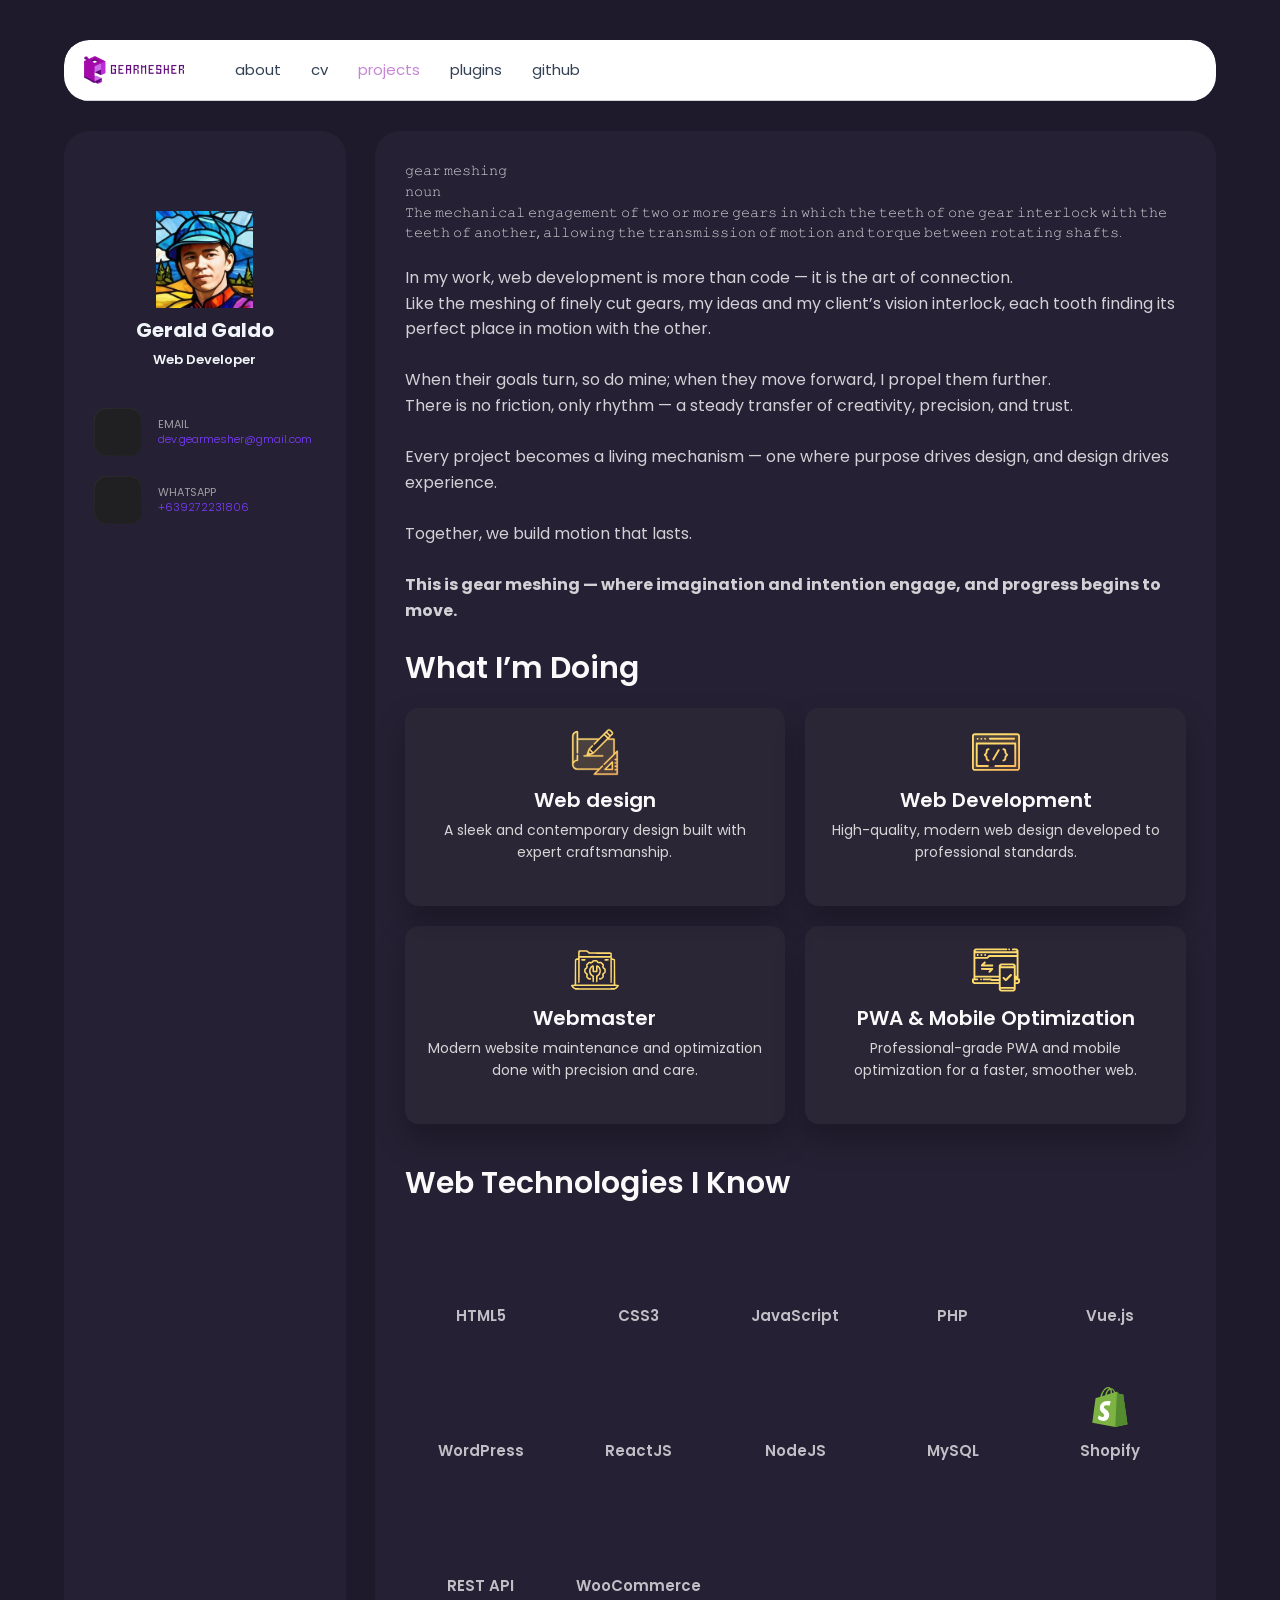
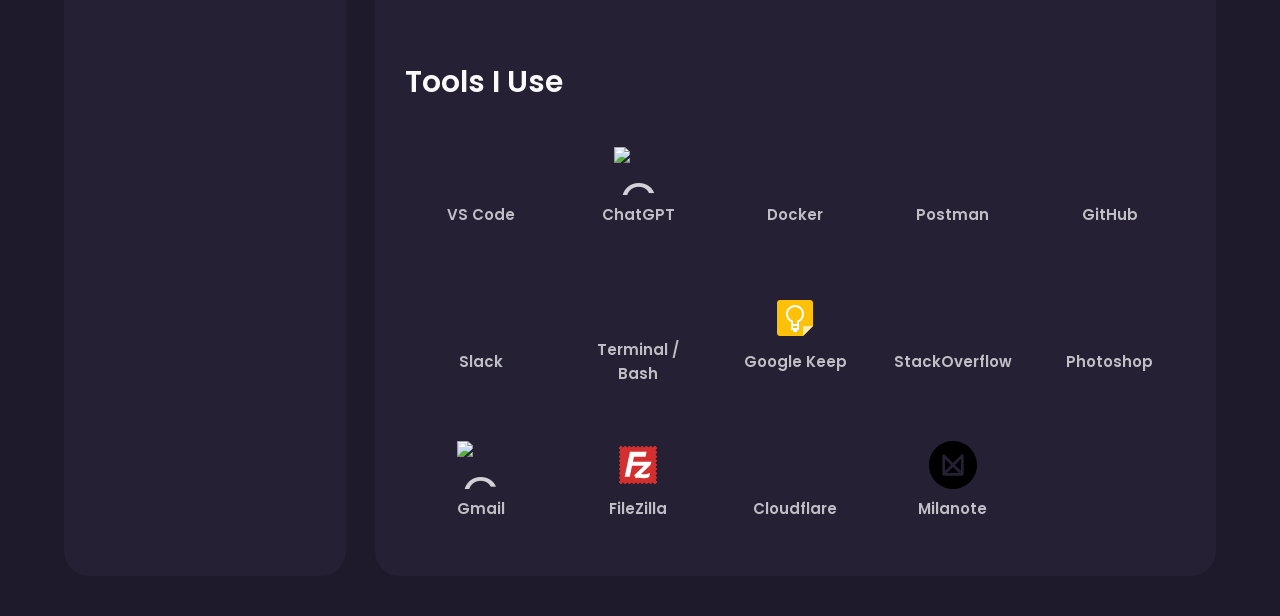
==== commit d7d1aa9a: "Update - ver 1.0.3 added more skills" ====
--- a/about.html
+++ b/about.html
@@ -722,6 +722,16 @@
     <div>WordPress</div>
   </div>
 
+  <div class="skill-item">
+    <i class="devicon-react-plain colored"></i>
+    <div>ReactJS</div>
+  </div>
+
+  <div class="skill-item">
+    <i class="devicon-nodejs-plain colored"></i>
+    <div>NodeJS</div>
+  </div>
+
   <!-- 7 -->
   <div class="skill-item">
     <i class="devicon-mysql-plain colored"></i>
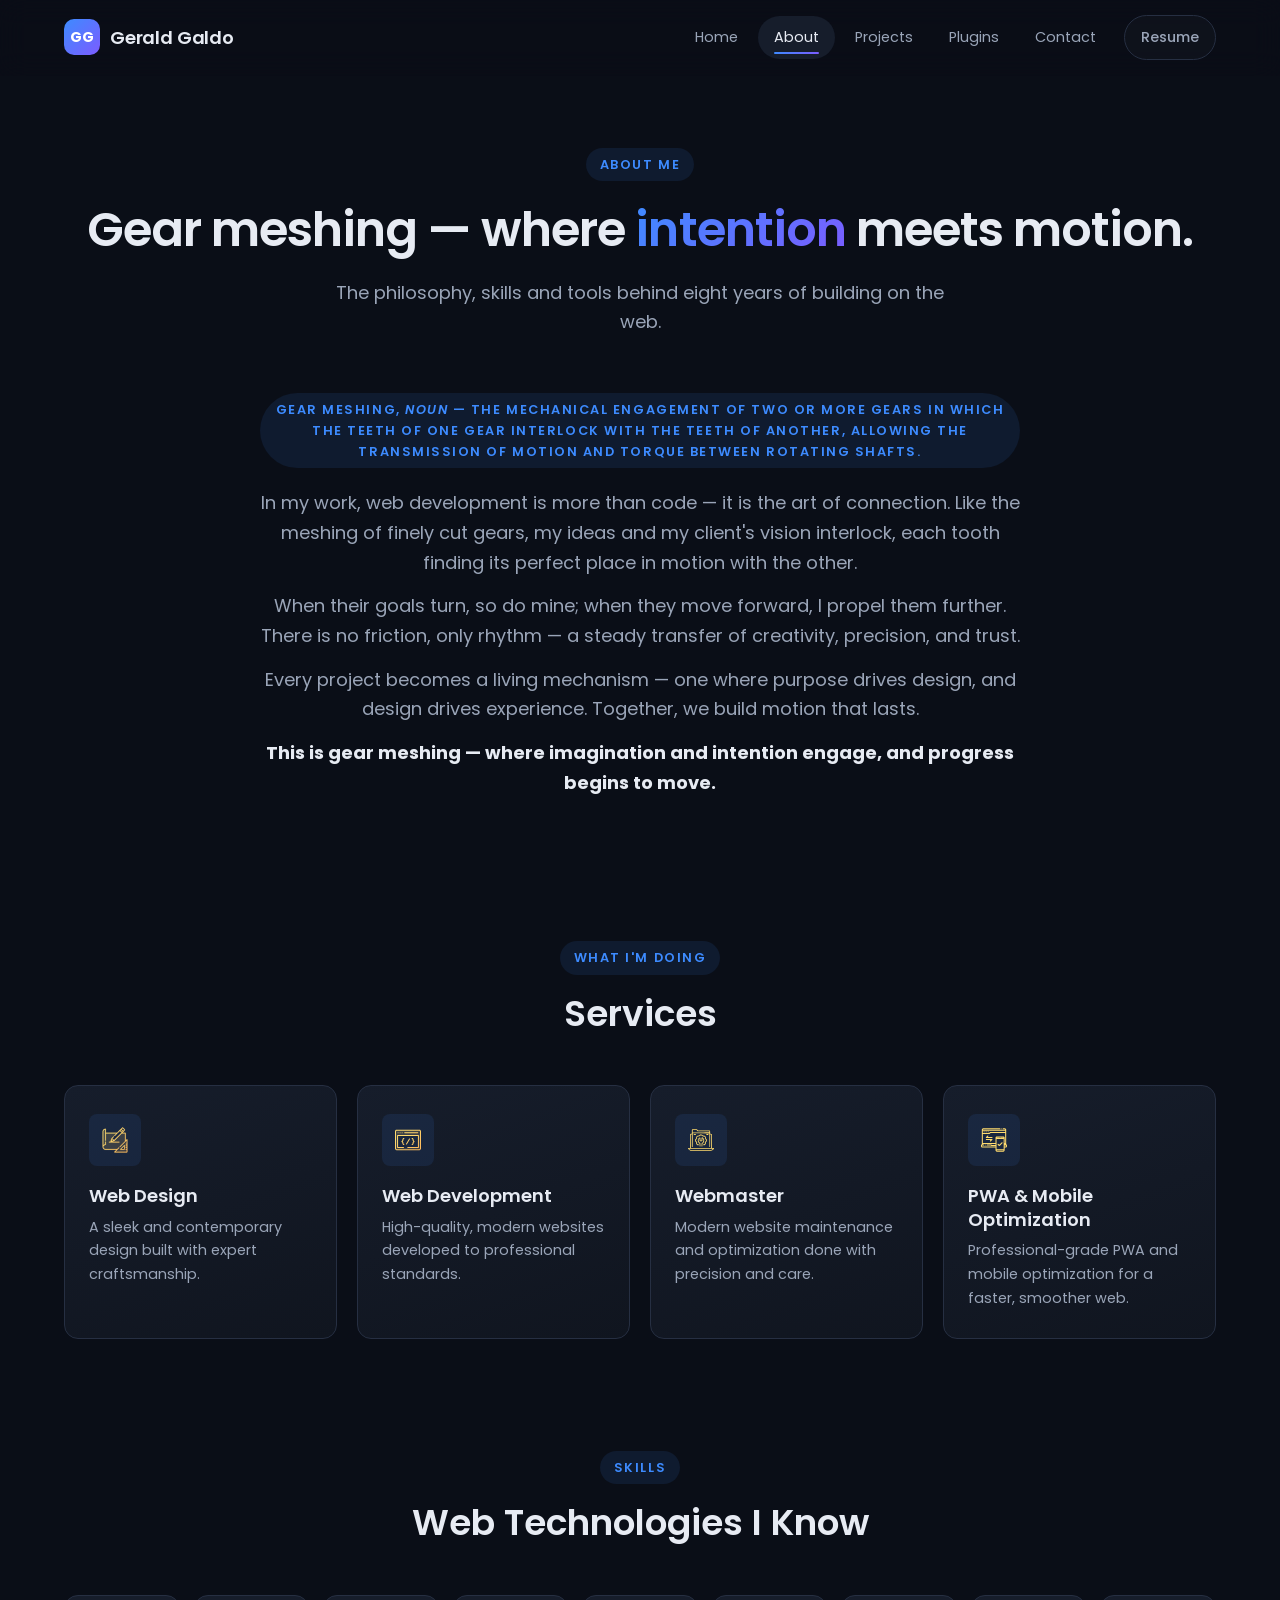
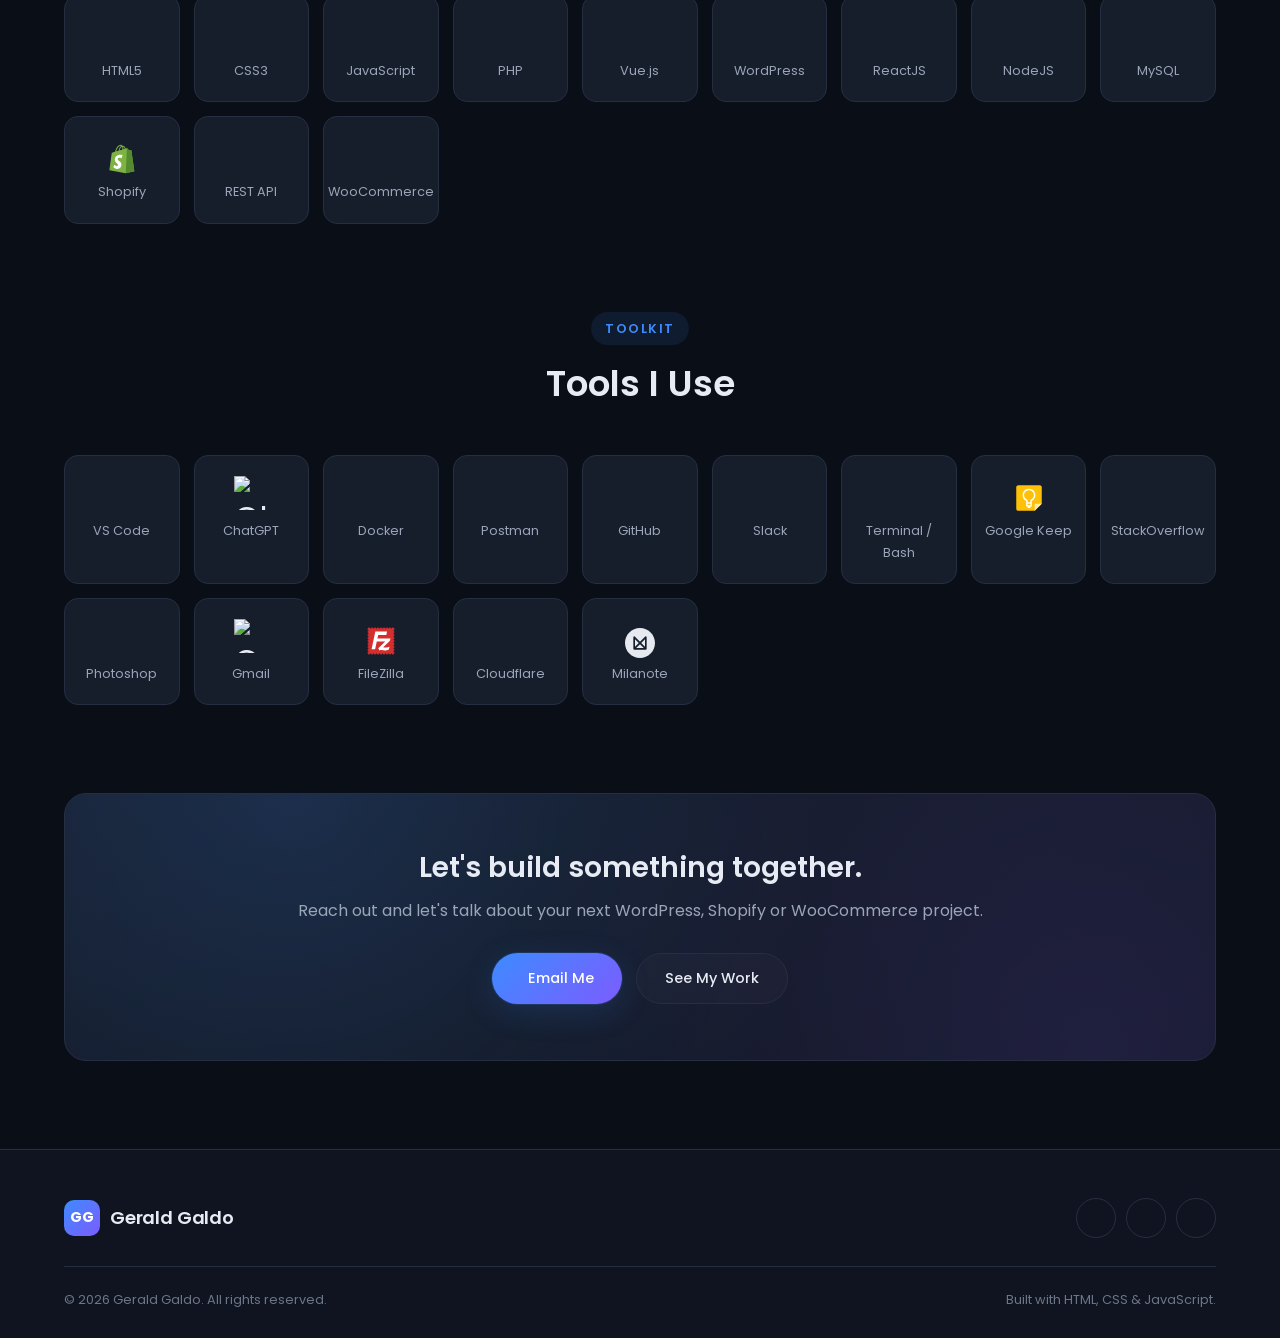
==== commit 953a5f5b: "+Update: Portfolio 2.0" ====
--- a/about.html
+++ b/about.html
@@ -1,923 +1,219 @@
 <!DOCTYPE html>
-<html lang="en-US">
+<html lang="en">
 <head>
 <meta charset="UTF-8">
 <meta name="viewport" content="width=device-width, initial-scale=1">
-	<link rel="profile" href="https://gmpg.org/xfn/11"> 
-	<title>About &#8211; Portfolio</title>
-<meta name='robots' content='max-image-preview:large' />
-<link rel='dns-prefetch' href='//fonts.googleapis.com' />
-<style id='wp-img-auto-sizes-contain-inline-css'>
-img:is([sizes=auto i],[sizes^="auto," i]){contain-intrinsic-size:3000px 1500px}
-/*# sourceURL=wp-img-auto-sizes-contain-inline-css */
-</style>
-<link rel='stylesheet' id='astra-theme-css-css' href='wp-content/themes/astra/assets/css/minified/main.min.css?ver=4.11.13' media='all' />
-<style id='astra-theme-css-inline-css'>
-:root{--ast-post-nav-space:0;--ast-container-default-xlg-padding:2.5em;--ast-container-default-lg-padding:2.5em;--ast-container-default-slg-padding:2em;--ast-container-default-md-padding:2.5em;--ast-container-default-sm-padding:2.5em;--ast-container-default-xs-padding:2.4em;--ast-container-default-xxs-padding:1.8em;--ast-code-block-background:#ECEFF3;--ast-comment-inputs-background:#F9FAFB;--ast-normal-container-width:1200px;--ast-narrow-container-width:750px;--ast-blog-title-font-weight:600;--ast-blog-meta-weight:600;--ast-global-color-primary:var(--ast-global-color-4);--ast-global-color-secondary:var(--ast-global-color-5);--ast-global-color-alternate-background:var(--ast-global-color-6);--ast-global-color-subtle-background:var(--ast-global-color-7);--ast-bg-style-guide:#F8FAFC;--ast-shadow-style-guide:0px 0px 4px 0 #00000057;--ast-global-dark-bg-style:#fff;--ast-global-dark-lfs:#fbfbfb;--ast-widget-bg-color:#fafafa;--ast-wc-container-head-bg-color:#fbfbfb;--ast-title-layout-bg:#eeeeee;--ast-search-border-color:#e7e7e7;--ast-lifter-hover-bg:#e6e6e6;--ast-gallery-block-color:#000;--srfm-color-input-label:var(--ast-global-color-2);}html{font-size:100%;}a{color:var(--ast-global-color-0);}a:hover,a:focus{color:var(--ast-global-color-1);}body,button,input,select,textarea,.ast-button,.ast-custom-button{font-family:'Poppins',sans-serif;font-weight:400;font-size:16px;font-size:1rem;line-height:var(--ast-body-line-height,1.65);}blockquote{color:#8b8b8b;}h1,h2,h3,h4,h5,h6,.entry-content :where(h1,h2,h3,h4,h5,h6),.site-title,.site-title a{font-weight:600;}.ast-site-identity .site-title a{color:var(--ast-global-color-2);}.site-title{font-size:26px;font-size:1.625rem;display:none;}header .custom-logo-link img{max-width:100px;width:100px;}.astra-logo-svg{width:100px;}.site-header .site-description{font-size:15px;font-size:0.9375rem;display:none;}.entry-title{font-size:20px;font-size:1.25rem;}.ast-blog-single-element.ast-taxonomy-container a{font-size:14px;font-size:0.875rem;}.ast-blog-meta-container{font-size:13px;font-size:0.8125rem;}.archive .ast-article-post .ast-article-inner,.blog .ast-article-post .ast-article-inner,.archive .ast-article-post .ast-article-inner:hover,.blog .ast-article-post .ast-article-inner:hover{border-top-left-radius:6px;border-top-right-radius:6px;border-bottom-right-radius:6px;border-bottom-left-radius:6px;overflow:hidden;}h1,.entry-content :where(h1){font-size:36px;font-size:2.25rem;font-weight:600;line-height:1.4em;}h2,.entry-content :where(h2){font-size:30px;font-size:1.875rem;font-weight:600;line-height:1.3em;}h3,.entry-content :where(h3){font-size:24px;font-size:1.5rem;font-weight:600;line-height:1.3em;}h4,.entry-content :where(h4){font-size:20px;font-size:1.25rem;line-height:1.2em;font-weight:600;}h5,.entry-content :where(h5){font-size:18px;font-size:1.125rem;line-height:1.2em;font-weight:600;}h6,.entry-content :where(h6){font-size:16px;font-size:1rem;line-height:1.25em;font-weight:600;}::selection{background-color:var(--ast-global-color-0);color:#ffffff;}body,h1,h2,h3,h4,h5,h6,.entry-title a,.entry-content :where(h1,h2,h3,h4,h5,h6){color:#d6d6d6;}.tagcloud a:hover,.tagcloud a:focus,.tagcloud a.current-item{color:#ffffff;border-color:var(--ast-global-color-0);background-color:var(--ast-global-color-0);}input:focus,input[type="text"]:focus,input[type="email"]:focus,input[type="url"]:focus,input[type="password"]:focus,input[type="reset"]:focus,input[type="search"]:focus,textarea:focus{border-color:var(--ast-global-color-0);}input[type="radio"]:checked,input[type=reset],input[type="checkbox"]:checked,input[type="checkbox"]:hover:checked,input[type="checkbox"]:focus:checked,input[type=range]::-webkit-slider-thumb{border-color:var(--ast-global-color-0);background-color:var(--ast-global-color-0);box-shadow:none;}.site-footer a:hover + .post-count,.site-footer a:focus + .post-count{background:var(--ast-global-color-0);border-color:var(--ast-global-color-0);}.single .nav-links .nav-previous,.single .nav-links .nav-next{color:var(--ast-global-color-0);}.entry-meta,.entry-meta *{line-height:1.45;color:var(--ast-global-color-0);font-weight:600;}.entry-meta a:not(.ast-button):hover,.entry-meta a:not(.ast-button):hover *,.entry-meta a:not(.ast-button):focus,.entry-meta a:not(.ast-button):focus *,.page-links > .page-link,.page-links .page-link:hover,.post-navigation a:hover{color:var(--ast-global-color-1);}#cat option,.secondary .calendar_wrap thead a,.secondary .calendar_wrap thead a:visited{color:var(--ast-global-color-0);}.secondary .calendar_wrap #today,.ast-progress-val span{background:var(--ast-global-color-0);}.secondary a:hover + .post-count,.secondary a:focus + .post-count{background:var(--ast-global-color-0);border-color:var(--ast-global-color-0);}.calendar_wrap #today > a{color:#ffffff;}.page-links .page-link,.single .post-navigation a{color:#d6d6d6;}.ast-search-menu-icon .search-form button.search-submit{padding:0 4px;}.ast-search-menu-icon form.search-form{padding-right:0;}.ast-search-menu-icon.slide-search input.search-field{width:0;}.ast-header-search .ast-search-menu-icon.ast-dropdown-active .search-form,.ast-header-search .ast-search-menu-icon.ast-dropdown-active .search-field:focus{transition:all 0.2s;}.search-form input.search-field:focus{outline:none;}.ast-search-menu-icon .search-form button.search-submit:focus,.ast-theme-transparent-header .ast-header-search .ast-dropdown-active .ast-icon,.ast-theme-transparent-header .ast-inline-search .search-field:focus .ast-icon{color:var(--ast-global-color-1);}.ast-header-search .slide-search .search-form{border:2px solid var(--ast-global-color-0);}.ast-header-search .slide-search .search-field{background-color:(--ast-global-dark-bg-style);}.ast-archive-title{color:#fafafa;}.widget-title{font-size:22px;font-size:1.375rem;color:#fafafa;}#secondary,#secondary button,#secondary input,#secondary select,#secondary textarea{font-size:16px;font-size:1rem;}.ast-single-post .entry-content a,.ast-comment-content a:not(.ast-comment-edit-reply-wrap a){text-decoration:underline;}.ast-single-post .entry-content .uagb-tab a,.ast-single-post .entry-content .uagb-ifb-cta a,.ast-single-post .entry-content .uabb-module-content a,.ast-single-post .entry-content .uagb-post-grid a,.ast-single-post .entry-content .uagb-timeline a,.ast-single-post .entry-content .uagb-toc__wrap a,.ast-single-post .entry-content .uagb-taxomony-box a,.entry-content .wp-block-latest-posts > li > a,.ast-single-post .entry-content .wp-block-file__button,a.ast-post-filter-single,.ast-single-post .ast-comment-content .comment-reply-link,.ast-single-post .ast-comment-content .comment-edit-link{text-decoration:none;}.ast-search-menu-icon.slide-search a:focus-visible:focus-visible,.astra-search-icon:focus-visible,#close:focus-visible,a:focus-visible,.ast-menu-toggle:focus-visible,.site .skip-link:focus-visible,.wp-block-loginout input:focus-visible,.wp-block-search.wp-block-search__button-inside .wp-block-search__inside-wrapper,.ast-header-navigation-arrow:focus-visible,.ast-orders-table__row .ast-orders-table__cell:focus-visible,a#ast-apply-coupon:focus-visible,#ast-apply-coupon:focus-visible,#close:focus-visible,.button.search-submit:focus-visible,#search_submit:focus,.normal-search:focus-visible,.ast-header-account-wrap:focus-visible,.astra-cart-drawer-close:focus,.ast-single-variation:focus,.ast-button:focus{outline-style:dotted;outline-color:inherit;outline-width:thin;}input:focus,input[type="text"]:focus,input[type="email"]:focus,input[type="url"]:focus,input[type="password"]:focus,input[type="reset"]:focus,input[type="search"]:focus,input[type="number"]:focus,textarea:focus,.wp-block-search__input:focus,[data-section="section-header-mobile-trigger"] .ast-button-wrap .ast-mobile-menu-trigger-minimal:focus,.ast-mobile-popup-drawer.active .menu-toggle-close:focus,#ast-scroll-top:focus,#coupon_code:focus,#ast-coupon-code:focus{border-style:dotted;border-color:inherit;border-width:thin;}input{outline:none;}.ast-logo-title-inline .site-logo-img{padding-right:1em;}.site-logo-img img{ transition:all 0.2s linear;}body .ast-oembed-container *{position:absolute;top:0;width:100%;height:100%;left:0;}body .wp-block-embed-pocket-casts .ast-oembed-container *{position:unset;}.ast-single-post-featured-section + article {margin-top: 2em;}.site-content .ast-single-post-featured-section img {width: 100%;overflow: hidden;object-fit: cover;}.ast-separate-container .site-content .ast-single-post-featured-section + article {margin-top: -80px;z-index: 9;position: relative;border-radius: 4px;}@media (min-width: 922px) {.ast-no-sidebar .site-content .ast-article-image-container--wide {margin-left: -120px;margin-right: -120px;max-width: unset;width: unset;}.ast-left-sidebar .site-content .ast-article-image-container--wide,.ast-right-sidebar .site-content .ast-article-image-container--wide {margin-left: -10px;margin-right: -10px;}.site-content .ast-article-image-container--full {margin-left: calc( -50vw + 50%);margin-right: calc( -50vw + 50%);max-width: 100vw;width: 100vw;}.ast-left-sidebar .site-content .ast-article-image-container--full,.ast-right-sidebar .site-content .ast-article-image-container--full {margin-left: -10px;margin-right: -10px;max-width: inherit;width: auto;}}.site > .ast-single-related-posts-container {margin-top: 0;}@media (min-width: 922px) {.ast-desktop .ast-container--narrow {max-width: var(--ast-narrow-container-width);margin: 0 auto;}}#secondary {margin: 4em 0 2.5em;word-break: break-word;line-height: 2;}#secondary li {margin-bottom: 0.75em;}#secondary li:last-child {margin-bottom: 0;}@media (max-width: 768px) {.js_active .ast-plain-container.ast-single-post #secondary {margin-top: 1.5em;}}.ast-separate-container.ast-two-container #secondary .widget {background-color: #fff;padding: 2em;margin-bottom: 2em;}@media (min-width: 993px) {.ast-left-sidebar #secondary {padding-right: 60px;}.ast-right-sidebar #secondary {padding-left: 60px;}}@media (max-width: 993px) {.ast-right-sidebar #secondary {padding-left: 30px;}.ast-left-sidebar #secondary {padding-right: 30px;}}@media (min-width: 993px) {.ast-page-builder-template.ast-left-sidebar #secondary {padding-left: 60px;}.ast-page-builder-template.ast-right-sidebar #secondary {padding-right: 60px;}}@media (max-width: 993px) {.ast-page-builder-template.ast-right-sidebar #secondary {padding-right: 30px;}.ast-page-builder-template.ast-left-sidebar #secondary {padding-left: 30px;}}@media (min-width:922px){.ast-sticky-sidebar .sidebar-main{top:50px;position:sticky;overflow-y:auto;}}@media (min-width:922px){.ast-sticky-sidebar .sidebar-main{position:-webkit-sticky;}}input[type="text"],input[type="number"],input[type="email"],input[type="url"],input[type="password"],input[type="search"],input[type=reset],input[type=tel],input[type=date],select,textarea{font-size:16px;font-style:normal;font-weight:400;line-height:24px;width:100%;padding:12px 16px;border-radius:4px;box-shadow:0px 1px 2px 0px rgba(0,0,0,0.05);color:var(--ast-form-input-text,#475569);}input[type="text"],input[type="number"],input[type="email"],input[type="url"],input[type="password"],input[type="search"],input[type=reset],input[type=tel],input[type=date],select{height:40px;}input[type="date"]{border-width:1px;border-style:solid;border-color:var(--ast-border-color);background:var( --ast-global-color-secondary,--ast-global-color-5 );}input[type="text"]:focus,input[type="number"]:focus,input[type="email"]:focus,input[type="url"]:focus,input[type="password"]:focus,input[type="search"]:focus,input[type=reset]:focus,input[type="tel"]:focus,input[type="date"]:focus,select:focus,textarea:focus{border-color:#046BD2;box-shadow:none;outline:none;color:var(--ast-form-input-focus-text,#475569);}label,legend{color:#111827;font-size:14px;font-style:normal;font-weight:500;line-height:20px;}select{padding:6px 10px;}fieldset{padding:30px;border-radius:4px;}button,.ast-button,.button,input[type="button"],input[type="reset"],input[type="submit"],a:where(.wp-block-button__link){border-radius:4px;box-shadow:0px 1px 2px 0px rgba(0,0,0,0.05);}:root{--ast-comment-inputs-background:#FFF;}::placeholder{color:var(--ast-form-field-color,#9CA3AF);}::-ms-input-placeholder{color:var(--ast-form-field-color,#9CA3AF);}@media (max-width:921.9px){#ast-desktop-header{display:none;}}@media (min-width:922px){#ast-mobile-header{display:none;}}.wp-block-buttons.aligncenter{justify-content:center;}@media (max-width:921px){.ast-theme-transparent-header #primary,.ast-theme-transparent-header #secondary{padding:0;}}@media (max-width:921px){.ast-plain-container.ast-no-sidebar #primary{padding:0;}}.ast-plain-container.ast-no-sidebar #primary{margin-top:0;margin-bottom:0;}@media (min-width:1200px){.ast-plain-container.ast-no-sidebar #primary{margin-top:60px;margin-bottom:60px;}}.wp-block-button.is-style-outline .wp-block-button__link{border-color:var(--ast-global-color-0);}div.wp-block-button.is-style-outline > .wp-block-button__link:not(.has-text-color),div.wp-block-button.wp-block-button__link.is-style-outline:not(.has-text-color){color:var(--ast-global-color-0);}.wp-block-button.is-style-outline .wp-block-button__link:hover,.wp-block-buttons .wp-block-button.is-style-outline .wp-block-button__link:focus,.wp-block-buttons .wp-block-button.is-style-outline > .wp-block-button__link:not(.has-text-color):hover,.wp-block-buttons .wp-block-button.wp-block-button__link.is-style-outline:not(.has-text-color):hover{color:#ffffff;background-color:var(--ast-global-color-1);border-color:var(--ast-global-color-1);}.post-page-numbers.current .page-link,.ast-pagination .page-numbers.current{color:#ffffff;border-color:var(--ast-global-color-0);background-color:var(--ast-global-color-0);}.wp-block-buttons .wp-block-button.is-style-outline .wp-block-button__link.wp-element-button,.ast-outline-button,.wp-block-uagb-buttons-child .uagb-buttons-repeater.ast-outline-button{border-color:var(--ast-global-color-0);border-top-width:2px;border-right-width:2px;border-bottom-width:2px;border-left-width:2px;font-family:inherit;font-weight:500;font-size:16px;font-size:1rem;line-height:1em;padding-top:13px;padding-right:30px;padding-bottom:13px;padding-left:30px;}.wp-block-buttons .wp-block-button.is-style-outline > .wp-block-button__link:not(.has-text-color),.wp-block-buttons .wp-block-button.wp-block-button__link.is-style-outline:not(.has-text-color),.ast-outline-button{color:var(--ast-global-color-0);}.wp-block-button.is-style-outline .wp-block-button__link:hover,.wp-block-buttons .wp-block-button.is-style-outline .wp-block-button__link:focus,.wp-block-buttons .wp-block-button.is-style-outline > .wp-block-button__link:not(.has-text-color):hover,.wp-block-buttons .wp-block-button.wp-block-button__link.is-style-outline:not(.has-text-color):hover,.ast-outline-button:hover,.ast-outline-button:focus,.wp-block-uagb-buttons-child .uagb-buttons-repeater.ast-outline-button:hover,.wp-block-uagb-buttons-child .uagb-buttons-repeater.ast-outline-button:focus{color:#ffffff;background-color:var(--ast-global-color-1);border-color:var(--ast-global-color-1);}.ast-single-post .entry-content a.ast-outline-button,.ast-single-post .entry-content .is-style-outline>.wp-block-button__link{text-decoration:none;}.wp-block-button .wp-block-button__link.wp-element-button.is-style-outline:not(.has-background),.wp-block-button.is-style-outline>.wp-block-button__link.wp-element-button:not(.has-background),.ast-outline-button{background-color:transparent;}.uagb-buttons-repeater.ast-outline-button{border-radius:9999px;}@media (max-width:921px){.wp-block-buttons .wp-block-button.is-style-outline .wp-block-button__link.wp-element-button,.ast-outline-button,.wp-block-uagb-buttons-child .uagb-buttons-repeater.ast-outline-button{padding-top:12px;padding-right:28px;padding-bottom:12px;padding-left:28px;}}@media (max-width:544px){.wp-block-buttons .wp-block-button.is-style-outline .wp-block-button__link.wp-element-button,.ast-outline-button,.wp-block-uagb-buttons-child .uagb-buttons-repeater.ast-outline-button{padding-top:10px;padding-right:24px;padding-bottom:10px;padding-left:24px;}}.entry-content[data-ast-blocks-layout] > figure{margin-bottom:1em;}h1.widget-title{font-weight:600;}h2.widget-title{font-weight:600;}h3.widget-title{font-weight:600;}#page{display:flex;flex-direction:column;min-height:100vh;}.ast-404-layout-1 h1.page-title{color:var(--ast-global-color-2);}.single .post-navigation a{line-height:1em;height:inherit;}.error-404 .page-sub-title{font-size:1.5rem;font-weight:inherit;}.search .site-content .content-area .search-form{margin-bottom:0;}#page .site-content{flex-grow:1;}.widget{margin-bottom:1.25em;}#secondary li{line-height:1.5em;}#secondary .wp-block-group h2{margin-bottom:0.7em;}#secondary h2{font-size:1.7rem;}.ast-separate-container .ast-article-post,.ast-separate-container .ast-article-single,.ast-separate-container .comment-respond{padding:3em;}.ast-separate-container .ast-article-single .ast-article-single{padding:0;}.ast-article-single .wp-block-post-template-is-layout-grid{padding-left:0;}.ast-separate-container .comments-title,.ast-narrow-container .comments-title{padding:1.5em 2em;}.ast-page-builder-template .comment-form-textarea,.ast-comment-formwrap .ast-grid-common-col{padding:0;}.ast-comment-formwrap{padding:0;display:inline-flex;column-gap:20px;width:100%;margin-left:0;margin-right:0;}.comments-area textarea#comment:focus,.comments-area textarea#comment:active,.comments-area .ast-comment-formwrap input[type="text"]:focus,.comments-area .ast-comment-formwrap input[type="text"]:active {box-shadow:none;outline:none;}.archive.ast-page-builder-template .entry-header{margin-top:2em;}.ast-page-builder-template .ast-comment-formwrap{width:100%;}.entry-title{margin-bottom:0.6em;}.ast-archive-description p{font-size:inherit;font-weight:inherit;line-height:inherit;}.ast-separate-container .ast-comment-list li.depth-1,.hentry{margin-bottom:1.5em;}.site-content section.ast-archive-description{margin-bottom:2em;}@media (min-width:921px){.ast-left-sidebar.ast-page-builder-template #secondary,.archive.ast-right-sidebar.ast-page-builder-template .site-main{padding-left:20px;padding-right:20px;}}@media (max-width:544px){.ast-comment-formwrap.ast-row{column-gap:10px;display:inline-block;}#ast-commentform .ast-grid-common-col{position:relative;width:100%;}}@media (min-width:1201px){.ast-separate-container .ast-article-post,.ast-separate-container .ast-article-single,.ast-separate-container .ast-author-box,.ast-separate-container .ast-404-layout-1,.ast-separate-container .no-results{padding:3em;}}@media (max-width:921px){.ast-left-sidebar #content > .ast-container{display:flex;flex-direction:column-reverse;width:100%;}}@media (max-width:921px){#secondary.secondary{padding-top:0;}.ast-separate-container.ast-right-sidebar #secondary{padding-left:1em;padding-right:1em;}.ast-separate-container.ast-two-container #secondary{padding-left:0;padding-right:0;}.ast-page-builder-template .entry-header #secondary,.ast-page-builder-template #secondary{margin-top:1.5em;}}@media (max-width:921px){.ast-right-sidebar #primary{padding-right:0;}.ast-page-builder-template.ast-left-sidebar #secondary,.ast-page-builder-template.ast-right-sidebar #secondary{padding-right:20px;padding-left:20px;}.ast-right-sidebar #secondary,.ast-left-sidebar #primary{padding-left:0;}.ast-left-sidebar #secondary{padding-right:0;}}@media (min-width:922px){.ast-separate-container.ast-right-sidebar #primary,.ast-separate-container.ast-left-sidebar #primary{border:0;}.search-no-results.ast-separate-container #primary{margin-bottom:4em;}}@media (min-width:922px){.ast-right-sidebar #primary{border-right:1px solid var(--ast-border-color);}.ast-left-sidebar #primary{border-left:1px solid var(--ast-border-color);}.ast-right-sidebar #secondary{border-left:1px solid var(--ast-border-color);margin-left:-1px;}.ast-left-sidebar #secondary{border-right:1px solid var(--ast-border-color);margin-right:-1px;}.ast-separate-container.ast-two-container.ast-right-sidebar #secondary{padding-left:30px;padding-right:0;}.ast-separate-container.ast-two-container.ast-left-sidebar #secondary{padding-right:30px;padding-left:0;}.ast-separate-container.ast-right-sidebar #secondary,.ast-separate-container.ast-left-sidebar #secondary{border:0;margin-left:auto;margin-right:auto;}.ast-separate-container.ast-two-container #secondary .widget:last-child{margin-bottom:0;}}.wp-block-button .wp-block-button__link{color:#ffffff;}.wp-block-button .wp-block-button__link:hover,.wp-block-button .wp-block-button__link:focus{color:#ffffff;background-color:var(--ast-global-color-1);border-color:var(--ast-global-color-1);}.wp-block-button .wp-block-button__link,.wp-block-search .wp-block-search__button,body .wp-block-file .wp-block-file__button{border-color:var(--ast-global-color-0);background-color:var(--ast-global-color-0);color:#ffffff;font-family:inherit;font-weight:500;line-height:1em;font-size:16px;font-size:1rem;padding-top:15px;padding-right:30px;padding-bottom:15px;padding-left:30px;}.ast-single-post .entry-content .wp-block-button .wp-block-button__link,.ast-single-post .entry-content .wp-block-search .wp-block-search__button,body .entry-content .wp-block-file .wp-block-file__button{text-decoration:none;}@media (max-width:921px){.wp-block-button .wp-block-button__link,.wp-block-search .wp-block-search__button,body .wp-block-file .wp-block-file__button{padding-top:14px;padding-right:28px;padding-bottom:14px;padding-left:28px;}}@media (max-width:544px){.wp-block-button .wp-block-button__link,.wp-block-search .wp-block-search__button,body .wp-block-file .wp-block-file__button{padding-top:12px;padding-right:24px;padding-bottom:12px;padding-left:24px;}}.menu-toggle,button,.ast-button,.ast-custom-button,.button,input#submit,input[type="button"],input[type="submit"],input[type="reset"],#comments .submit,.search .search-submit,form[CLASS*="wp-block-search__"].wp-block-search .wp-block-search__inside-wrapper .wp-block-search__button,body .wp-block-file .wp-block-file__button,.search .search-submit{border-style:solid;border-top-width:0;border-right-width:0;border-left-width:0;border-bottom-width:0;color:#ffffff;border-color:var(--ast-global-color-0);background-color:var(--ast-global-color-0);padding-top:15px;padding-right:30px;padding-bottom:15px;padding-left:30px;font-family:inherit;font-weight:500;font-size:16px;font-size:1rem;line-height:1em;}button:focus,.menu-toggle:hover,button:hover,.ast-button:hover,.ast-custom-button:hover .button:hover,.ast-custom-button:hover ,input[type=reset]:hover,input[type=reset]:focus,input#submit:hover,input#submit:focus,input[type="button"]:hover,input[type="button"]:focus,input[type="submit"]:hover,input[type="submit"]:focus,form[CLASS*="wp-block-search__"].wp-block-search .wp-block-search__inside-wrapper .wp-block-search__button:hover,form[CLASS*="wp-block-search__"].wp-block-search .wp-block-search__inside-wrapper .wp-block-search__button:focus,body .wp-block-file .wp-block-file__button:hover,body .wp-block-file .wp-block-file__button:focus{color:#ffffff;background-color:var(--ast-global-color-1);border-color:var(--ast-global-color-1);}form[CLASS*="wp-block-search__"].wp-block-search .wp-block-search__inside-wrapper .wp-block-search__button.has-icon{padding-top:calc(15px - 3px);padding-right:calc(30px - 3px);padding-bottom:calc(15px - 3px);padding-left:calc(30px - 3px);}@media (max-width:921px){.menu-toggle,button,.ast-button,.ast-custom-button,.button,input#submit,input[type="button"],input[type="submit"],input[type="reset"],#comments .submit,.search .search-submit,form[CLASS*="wp-block-search__"].wp-block-search .wp-block-search__inside-wrapper .wp-block-search__button,body .wp-block-file .wp-block-file__button,.search .search-submit{padding-top:14px;padding-right:28px;padding-bottom:14px;padding-left:28px;}}@media (max-width:544px){.menu-toggle,button,.ast-button,.ast-custom-button,.button,input#submit,input[type="button"],input[type="submit"],input[type="reset"],#comments .submit,.search .search-submit,form[CLASS*="wp-block-search__"].wp-block-search .wp-block-search__inside-wrapper .wp-block-search__button,body .wp-block-file .wp-block-file__button,.search .search-submit{padding-top:12px;padding-right:24px;padding-bottom:12px;padding-left:24px;}}@media (max-width:921px){.ast-mobile-header-stack .main-header-bar .ast-search-menu-icon{display:inline-block;}.ast-header-break-point.ast-header-custom-item-outside .ast-mobile-header-stack .main-header-bar .ast-search-icon{margin:0;}.ast-comment-avatar-wrap img{max-width:2.5em;}.ast-comment-meta{padding:0 1.8888em 1.3333em;}}@media (min-width:544px){.ast-container{max-width:100%;}}@media (max-width:544px){.ast-separate-container .ast-article-post,.ast-separate-container .ast-article-single,.ast-separate-container .comments-title,.ast-separate-container .ast-archive-description{padding:1.5em 1em;}.ast-separate-container #content .ast-container{padding-left:0.54em;padding-right:0.54em;}.ast-separate-container .ast-comment-list .bypostauthor{padding:.5em;}.ast-search-menu-icon.ast-dropdown-active .search-field{width:170px;}.ast-separate-container #secondary{padding-top:0;}.ast-separate-container.ast-two-container #secondary .widget{margin-bottom:1.5em;padding-left:1em;padding-right:1em;}} #ast-mobile-header .ast-site-header-cart-li a{pointer-events:none;}.ast-separate-container{background-color:var(--ast-global-color-5);background-image:none;}@media (max-width:921px){.site-title{display:none;}.site-header .site-description{display:none;}h1,.entry-content :where(h1){font-size:30px;font-size:1.875rem;}h2,.entry-content :where(h2){font-size:25px;font-size:1.5625rem;}h3,.entry-content :where(h3){font-size:20px;font-size:1.25rem;}}@media (max-width:544px){.site-title{display:none;}.site-header .site-description{display:none;}h1,.entry-content :where(h1){font-size:30px;font-size:1.875rem;}h2,.entry-content :where(h2){font-size:25px;font-size:1.5625rem;}h3,.entry-content :where(h3){font-size:20px;font-size:1.25rem;}}@media (max-width:921px){html{font-size:91.2%;}}@media (max-width:544px){html{font-size:91.2%;}}@media (min-width:922px){.ast-container{max-width:1240px;}}@media (min-width:922px){.site-content .ast-container{display:flex;}}@media (max-width:921px){.site-content .ast-container{flex-direction:column;}}.entry-content :where(h1,h2,h3,h4,h5,h6){clear:none;}@media (min-width:922px){.main-header-menu .sub-menu .menu-item.ast-left-align-sub-menu:hover > .sub-menu,.main-header-menu .sub-menu .menu-item.ast-left-align-sub-menu.focus > .sub-menu{margin-left:-0px;}}.entry-content li > p{margin-bottom:0;}.site .comments-area{padding-bottom:2em;margin-top:2em;}.wp-block-file {display: flex;align-items: center;flex-wrap: wrap;justify-content: space-between;}.wp-block-pullquote {border: none;}.wp-block-pullquote blockquote::before {content: "\201D";font-family: "Helvetica",sans-serif;display: flex;transform: rotate( 180deg );font-size: 6rem;font-style: normal;line-height: 1;font-weight: bold;align-items: center;justify-content: center;}.has-text-align-right > blockquote::before {justify-content: flex-start;}.has-text-align-left > blockquote::before {justify-content: flex-end;}figure.wp-block-pullquote.is-style-solid-color blockquote {max-width: 100%;text-align: inherit;}:root {--wp--custom--ast-default-block-top-padding: 3em;--wp--custom--ast-default-block-right-padding: 3em;--wp--custom--ast-default-block-bottom-padding: 3em;--wp--custom--ast-default-block-left-padding: 3em;--wp--custom--ast-container-width: 1200px;--wp--custom--ast-content-width-size: 1200px;--wp--custom--ast-wide-width-size: calc(1200px + var(--wp--custom--ast-default-block-left-padding) + var(--wp--custom--ast-default-block-right-padding));}.ast-narrow-container {--wp--custom--ast-content-width-size: 750px;--wp--custom--ast-wide-width-size: 750px;}@media(max-width: 921px) {:root {--wp--custom--ast-default-block-top-padding: 3em;--wp--custom--ast-default-block-right-padding: 2em;--wp--custom--ast-default-block-bottom-padding: 3em;--wp--custom--ast-default-block-left-padding: 2em;}}@media(max-width: 544px) {:root {--wp--custom--ast-default-block-top-padding: 3em;--wp--custom--ast-default-block-right-padding: 1.5em;--wp--custom--ast-default-block-bottom-padding: 3em;--wp--custom--ast-default-block-left-padding: 1.5em;}}.entry-content > .wp-block-group,.entry-content > .wp-block-cover,.entry-content > .wp-block-columns {padding-top: var(--wp--custom--ast-default-block-top-padding);padding-right: var(--wp--custom--ast-default-block-right-padding);padding-bottom: var(--wp--custom--ast-default-block-bottom-padding);padding-left: var(--wp--custom--ast-default-block-left-padding);}.ast-plain-container.ast-no-sidebar .entry-content > .alignfull,.ast-page-builder-template .ast-no-sidebar .entry-content > .alignfull {margin-left: calc( -50vw + 50%);margin-right: calc( -50vw + 50%);max-width: 100vw;width: 100vw;}.ast-plain-container.ast-no-sidebar .entry-content .alignfull .alignfull,.ast-page-builder-template.ast-no-sidebar .entry-content .alignfull .alignfull,.ast-plain-container.ast-no-sidebar .entry-content .alignfull .alignwide,.ast-page-builder-template.ast-no-sidebar .entry-content .alignfull .alignwide,.ast-plain-container.ast-no-sidebar .entry-content .alignwide .alignfull,.ast-page-builder-template.ast-no-sidebar .entry-content .alignwide .alignfull,.ast-plain-container.ast-no-sidebar .entry-content .alignwide .alignwide,.ast-page-builder-template.ast-no-sidebar .entry-content .alignwide .alignwide,.ast-plain-container.ast-no-sidebar .entry-content .wp-block-column .alignfull,.ast-page-builder-template.ast-no-sidebar .entry-content .wp-block-column .alignfull,.ast-plain-container.ast-no-sidebar .entry-content .wp-block-column .alignwide,.ast-page-builder-template.ast-no-sidebar .entry-content .wp-block-column .alignwide {margin-left: auto;margin-right: auto;width: 100%;}[data-ast-blocks-layout] .wp-block-separator:not(.is-style-dots) {height: 0;}[data-ast-blocks-layout] .wp-block-separator {margin: 20px auto;}[data-ast-blocks-layout] .wp-block-separator:not(.is-style-wide):not(.is-style-dots) {max-width: 100px;}[data-ast-blocks-layout] .wp-block-separator.has-background {padding: 0;}.entry-content[data-ast-blocks-layout] > * {max-width: var(--wp--custom--ast-content-width-size);margin-left: auto;margin-right: auto;}.entry-content[data-ast-blocks-layout] > .alignwide {max-width: var(--wp--custom--ast-wide-width-size);}.entry-content[data-ast-blocks-layout] .alignfull {max-width: none;}.entry-content .wp-block-columns {margin-bottom: 0;}blockquote {margin: 1.5em;border-color: rgba(0,0,0,0.05);}.wp-block-quote:not(.has-text-align-right):not(.has-text-align-center) {border-left: 5px solid rgba(0,0,0,0.05);}.has-text-align-right > blockquote,blockquote.has-text-align-right {border-right: 5px solid rgba(0,0,0,0.05);}.has-text-align-left > blockquote,blockquote.has-text-align-left {border-left: 5px solid rgba(0,0,0,0.05);}.wp-block-site-tagline,.wp-block-latest-posts .read-more {margin-top: 15px;}.wp-block-loginout p label {display: block;}.wp-block-loginout p:not(.login-remember):not(.login-submit) input {width: 100%;}.wp-block-loginout input:focus {border-color: transparent;}.wp-block-loginout input:focus {outline: thin dotted;}.entry-content .wp-block-media-text .wp-block-media-text__content {padding: 0 0 0 8%;}.entry-content .wp-block-media-text.has-media-on-the-right .wp-block-media-text__content {padding: 0 8% 0 0;}.entry-content .wp-block-media-text.has-background .wp-block-media-text__content {padding: 8%;}.entry-content .wp-block-cover:not([class*="background-color"]):not(.has-text-color.has-link-color) .wp-block-cover__inner-container,.entry-content .wp-block-cover:not([class*="background-color"]) .wp-block-cover-image-text,.entry-content .wp-block-cover:not([class*="background-color"]) .wp-block-cover-text,.entry-content .wp-block-cover-image:not([class*="background-color"]) .wp-block-cover__inner-container,.entry-content .wp-block-cover-image:not([class*="background-color"]) .wp-block-cover-image-text,.entry-content .wp-block-cover-image:not([class*="background-color"]) .wp-block-cover-text {color: var(--ast-global-color-primary,var(--ast-global-color-5));}.wp-block-loginout .login-remember input {width: 1.1rem;height: 1.1rem;margin: 0 5px 4px 0;vertical-align: middle;}.wp-block-latest-posts > li > *:first-child,.wp-block-latest-posts:not(.is-grid) > li:first-child {margin-top: 0;}.entry-content > .wp-block-buttons,.entry-content > .wp-block-uagb-buttons {margin-bottom: 1.5em;}.wp-block-search__inside-wrapper .wp-block-search__input {padding: 0 10px;color: var(--ast-global-color-3);background: var(--ast-global-color-primary,var(--ast-global-color-5));border-color: var(--ast-border-color);}.wp-block-latest-posts .read-more {margin-bottom: 1.5em;}.wp-block-search__no-button .wp-block-search__inside-wrapper .wp-block-search__input {padding-top: 5px;padding-bottom: 5px;}.wp-block-latest-posts .wp-block-latest-posts__post-date,.wp-block-latest-posts .wp-block-latest-posts__post-author {font-size: 1rem;}.wp-block-latest-posts > li > *,.wp-block-latest-posts:not(.is-grid) > li {margin-top: 12px;margin-bottom: 12px;}.ast-page-builder-template .entry-content[data-ast-blocks-layout] > *,.ast-page-builder-template .entry-content[data-ast-blocks-layout] > .alignfull:where(:not(.wp-block-group):not(.uagb-is-root-container):not(.spectra-is-root-container)) > * {max-width: none;}.ast-page-builder-template .entry-content[data-ast-blocks-layout] > .alignwide:where(:not(.uagb-is-root-container):not(.spectra-is-root-container)) > * {max-width: var(--wp--custom--ast-wide-width-size);}.ast-page-builder-template .entry-content[data-ast-blocks-layout] > .inherit-container-width > *,.ast-page-builder-template .entry-content[data-ast-blocks-layout] > *:not(.wp-block-group):where(:not(.uagb-is-root-container):not(.spectra-is-root-container)) > *,.entry-content[data-ast-blocks-layout] > .wp-block-cover .wp-block-cover__inner-container {max-width: none ;margin-left: auto;margin-right: auto;}.entry-content[data-ast-blocks-layout] .wp-block-cover:not(.alignleft):not(.alignright) {width: auto;}@media(max-width: 1200px) {.ast-separate-container .entry-content > .alignfull,.ast-separate-container .entry-content[data-ast-blocks-layout] > .alignwide,.ast-plain-container .entry-content[data-ast-blocks-layout] > .alignwide,.ast-plain-container .entry-content .alignfull {margin-left: calc(-1 * min(var(--ast-container-default-xlg-padding),20px)) ;margin-right: calc(-1 * min(var(--ast-container-default-xlg-padding),20px));}}@media(min-width: 1201px) {.ast-separate-container .entry-content > .alignfull {margin-left: calc(-1 * var(--ast-container-default-xlg-padding) );margin-right: calc(-1 * var(--ast-container-default-xlg-padding) );}.ast-separate-container .entry-content[data-ast-blocks-layout] > .alignwide,.ast-plain-container .entry-content[data-ast-blocks-layout] > .alignwide {margin-left: auto;margin-right: auto;}}@media(min-width: 921px) {.ast-separate-container .entry-content .wp-block-group.alignwide:not(.inherit-container-width) > :where(:not(.alignleft):not(.alignright)),.ast-plain-container .entry-content .wp-block-group.alignwide:not(.inherit-container-width) > :where(:not(.alignleft):not(.alignright)) {max-width: calc( var(--wp--custom--ast-content-width-size) + 80px );}.ast-plain-container.ast-right-sidebar .entry-content[data-ast-blocks-layout] .alignfull,.ast-plain-container.ast-left-sidebar .entry-content[data-ast-blocks-layout] .alignfull {margin-left: -60px;margin-right: -60px;}}@media(min-width: 544px) {.entry-content > .alignleft {margin-right: 20px;}.entry-content > .alignright {margin-left: 20px;}}@media (max-width:544px){.wp-block-columns .wp-block-column:not(:last-child){margin-bottom:20px;}.wp-block-latest-posts{margin:0;}}@media( max-width: 600px ) {.entry-content .wp-block-media-text .wp-block-media-text__content,.entry-content .wp-block-media-text.has-media-on-the-right .wp-block-media-text__content {padding: 8% 0 0;}.entry-content .wp-block-media-text.has-background .wp-block-media-text__content {padding: 8%;}}.ast-page-builder-template .entry-header {padding-left: 0;}.ast-narrow-container .site-content .wp-block-uagb-image--align-full .wp-block-uagb-image__figure {max-width: 100%;margin-left: auto;margin-right: auto;}.entry-content ul,.entry-content ol {padding: revert;margin: revert;padding-left: 20px;}:root .has-ast-global-color-0-color{color:var(--ast-global-color-0);}:root .has-ast-global-color-0-background-color{background-color:var(--ast-global-color-0);}:root .wp-block-button .has-ast-global-color-0-color{color:var(--ast-global-color-0);}:root .wp-block-button .has-ast-global-color-0-background-color{background-color:var(--ast-global-color-0);}:root .has-ast-global-color-1-color{color:var(--ast-global-color-1);}:root .has-ast-global-color-1-background-color{background-color:var(--ast-global-color-1);}:root .wp-block-button .has-ast-global-color-1-color{color:var(--ast-global-color-1);}:root .wp-block-button .has-ast-global-color-1-background-color{background-color:var(--ast-global-color-1);}:root .has-ast-global-color-2-color{color:var(--ast-global-color-2);}:root .has-ast-global-color-2-background-color{background-color:var(--ast-global-color-2);}:root .wp-block-button .has-ast-global-color-2-color{color:var(--ast-global-color-2);}:root .wp-block-button .has-ast-global-color-2-background-color{background-color:var(--ast-global-color-2);}:root .has-ast-global-color-3-color{color:var(--ast-global-color-3);}:root .has-ast-global-color-3-background-color{background-color:var(--ast-global-color-3);}:root .wp-block-button .has-ast-global-color-3-color{color:var(--ast-global-color-3);}:root .wp-block-button .has-ast-global-color-3-background-color{background-color:var(--ast-global-color-3);}:root .has-ast-global-color-4-color{color:var(--ast-global-color-4);}:root .has-ast-global-color-4-background-color{background-color:var(--ast-global-color-4);}:root .wp-block-button .has-ast-global-color-4-color{color:var(--ast-global-color-4);}:root .wp-block-button .has-ast-global-color-4-background-color{background-color:var(--ast-global-color-4);}:root .has-ast-global-color-5-color{color:var(--ast-global-color-5);}:root .has-ast-global-color-5-background-color{background-color:var(--ast-global-color-5);}:root .wp-block-button .has-ast-global-color-5-color{color:var(--ast-global-color-5);}:root .wp-block-button .has-ast-global-color-5-background-color{background-color:var(--ast-global-color-5);}:root .has-ast-global-color-6-color{color:var(--ast-global-color-6);}:root .has-ast-global-color-6-background-color{background-color:var(--ast-global-color-6);}:root .wp-block-button .has-ast-global-color-6-color{color:var(--ast-global-color-6);}:root .wp-block-button .has-ast-global-color-6-background-color{background-color:var(--ast-global-color-6);}:root .has-ast-global-color-7-color{color:var(--ast-global-color-7);}:root .has-ast-global-color-7-background-color{background-color:var(--ast-global-color-7);}:root .wp-block-button .has-ast-global-color-7-color{color:var(--ast-global-color-7);}:root .wp-block-button .has-ast-global-color-7-background-color{background-color:var(--ast-global-color-7);}:root .has-ast-global-color-8-color{color:var(--ast-global-color-8);}:root .has-ast-global-color-8-background-color{background-color:var(--ast-global-color-8);}:root .wp-block-button .has-ast-global-color-8-color{color:var(--ast-global-color-8);}:root .wp-block-button .has-ast-global-color-8-background-color{background-color:var(--ast-global-color-8);}:root{--ast-global-color-0:#046bd2;--ast-global-color-1:#045cb4;--ast-global-color-2:#1e293b;--ast-global-color-3:#334155;--ast-global-color-4:#FFFFFF;--ast-global-color-5:#F0F5FA;--ast-global-color-6:#111111;--ast-global-color-7:#D1D5DB;--ast-global-color-8:#111111;}:root {--ast-border-color : var(--ast-global-color-7);}.site .site-content #primary{margin-top:0px;margin-bottom:0px;margin-left:0px;margin-right:0px;}.ast-single-entry-banner {-js-display: flex;display: flex;flex-direction: column;justify-content: center;text-align: center;position: relative;background: var(--ast-title-layout-bg);}.ast-single-entry-banner[data-banner-layout="layout-1"] {max-width: 1200px;background: inherit;padding: 20px 0;}.ast-single-entry-banner[data-banner-width-type="custom"] {margin: 0 auto;width: 100%;}.ast-single-entry-banner + .site-content .entry-header {margin-bottom: 0;}.site .ast-author-avatar {--ast-author-avatar-size: ;}a.ast-underline-text {text-decoration: underline;}.ast-container > .ast-terms-link {position: relative;display: block;}a.ast-button.ast-badge-tax {padding: 4px 8px;border-radius: 3px;font-size: inherit;}header.entry-header{text-align:left;}header.entry-header .entry-title{font-weight:600;font-size:32px;font-size:2rem;}header.entry-header > *:not(:last-child){margin-bottom:10px;}header.entry-header .post-thumb-img-content{text-align:center;}header.entry-header .post-thumb img,.ast-single-post-featured-section.post-thumb img{aspect-ratio:16/9;width:100%;height:100%;}@media (max-width:921px){header.entry-header{text-align:left;}}@media (max-width:544px){header.entry-header{text-align:left;}}.ast-archive-entry-banner {-js-display: flex;display: flex;flex-direction: column;justify-content: center;text-align: center;position: relative;background: var(--ast-title-layout-bg);}.ast-archive-entry-banner[data-banner-width-type="custom"] {margin: 0 auto;width: 100%;}.ast-archive-entry-banner[data-banner-layout="layout-1"] {background: inherit;padding: 20px 0;text-align: left;}body.archive .ast-archive-description{max-width:1200px;width:100%;text-align:left;padding-top:3em;padding-right:3em;padding-bottom:3em;padding-left:3em;}body.archive .ast-archive-description .ast-archive-title,body.archive .ast-archive-description .ast-archive-title *{font-weight:600;font-size:32px;font-size:2rem;}body.archive .ast-archive-description > *:not(:last-child){margin-bottom:10px;}@media (max-width:921px){body.archive .ast-archive-description{text-align:left;}}@media (max-width:544px){body.archive .ast-archive-description{text-align:left;}}.ast-breadcrumbs .trail-browse,.ast-breadcrumbs .trail-items,.ast-breadcrumbs .trail-items li{display:inline-block;margin:0;padding:0;border:none;background:inherit;text-indent:0;text-decoration:none;}.ast-breadcrumbs .trail-browse{font-size:inherit;font-style:inherit;font-weight:inherit;color:inherit;}.ast-breadcrumbs .trail-items{list-style:none;}.trail-items li::after{padding:0 0.3em;content:"\00bb";}.trail-items li:last-of-type::after{display:none;}h1,h2,h3,h4,h5,h6,.entry-content :where(h1,h2,h3,h4,h5,h6){color:#fafafa;}.entry-title a{color:#fafafa;}@media (max-width:921px){.ast-builder-grid-row-container.ast-builder-grid-row-tablet-3-firstrow .ast-builder-grid-row > *:first-child,.ast-builder-grid-row-container.ast-builder-grid-row-tablet-3-lastrow .ast-builder-grid-row > *:last-child{grid-column:1 / -1;}}@media (max-width:544px){.ast-builder-grid-row-container.ast-builder-grid-row-mobile-3-firstrow .ast-builder-grid-row > *:first-child,.ast-builder-grid-row-container.ast-builder-grid-row-mobile-3-lastrow .ast-builder-grid-row > *:last-child{grid-column:1 / -1;}}.ast-builder-layout-element[data-section="title_tagline"]{display:flex;}@media (max-width:921px){.ast-header-break-point .ast-builder-layout-element[data-section="title_tagline"]{display:flex;}}@media (max-width:544px){.ast-header-break-point .ast-builder-layout-element[data-section="title_tagline"]{display:flex;}}.ast-builder-menu-1{font-family:inherit;font-weight:inherit;}.ast-builder-menu-1 .menu-item > .menu-link{font-size:15px;font-size:0.9375rem;color:var(--ast-global-color-3);}.ast-builder-menu-1 .menu-item > .ast-menu-toggle{color:var(--ast-global-color-3);}.ast-builder-menu-1 .menu-item:hover > .menu-link,.ast-builder-menu-1 .inline-on-mobile .menu-item:hover > .ast-menu-toggle{color:#8800aa;}.ast-builder-menu-1 .menu-item:hover > .ast-menu-toggle{color:#8800aa;}.ast-builder-menu-1 .menu-item.current-menu-item > .menu-link,.ast-builder-menu-1 .inline-on-mobile .menu-item.current-menu-item > .ast-menu-toggle,.ast-builder-menu-1 .current-menu-ancestor > .menu-link{color:rgba(136,0,170,0.48);}.ast-builder-menu-1 .menu-item.current-menu-item > .ast-menu-toggle{color:rgba(136,0,170,0.48);}.ast-builder-menu-1 .sub-menu,.ast-builder-menu-1 .inline-on-mobile .sub-menu{border-top-width:2px;border-bottom-width:0px;border-right-width:0px;border-left-width:0px;border-color:var(--ast-global-color-0);border-style:solid;}.ast-builder-menu-1 .sub-menu .sub-menu{top:-2px;}.ast-builder-menu-1 .main-header-menu > .menu-item > .sub-menu,.ast-builder-menu-1 .main-header-menu > .menu-item > .astra-full-megamenu-wrapper{margin-top:0px;}.ast-desktop .ast-builder-menu-1 .main-header-menu > .menu-item > .sub-menu:before,.ast-desktop .ast-builder-menu-1 .main-header-menu > .menu-item > .astra-full-megamenu-wrapper:before{height:calc( 0px + 2px + 5px );}.ast-desktop .ast-builder-menu-1 .menu-item .sub-menu .menu-link{border-style:none;}@media (max-width:921px){.ast-header-break-point .ast-builder-menu-1 .menu-item.menu-item-has-children > .ast-menu-toggle{top:0;}.ast-builder-menu-1 .inline-on-mobile .menu-item.menu-item-has-children > .ast-menu-toggle{right:-15px;}.ast-builder-menu-1 .menu-item-has-children > .menu-link:after{content:unset;}.ast-builder-menu-1 .main-header-menu > .menu-item > .sub-menu,.ast-builder-menu-1 .main-header-menu > .menu-item > .astra-full-megamenu-wrapper{margin-top:0;}}@media (max-width:544px){.ast-header-break-point .ast-builder-menu-1 .menu-item.menu-item-has-children > .ast-menu-toggle{top:0;}.ast-builder-menu-1 .main-header-menu > .menu-item > .sub-menu,.ast-builder-menu-1 .main-header-menu > .menu-item > .astra-full-megamenu-wrapper{margin-top:0;}}.ast-builder-menu-1{display:flex;}@media (max-width:921px){.ast-header-break-point .ast-builder-menu-1{display:flex;}}@media (max-width:544px){.ast-header-break-point .ast-builder-menu-1{display:flex;}}.footer-widget-area.widget-area.site-footer-focus-item{width:auto;}.ast-footer-row-inline .footer-widget-area.widget-area.site-footer-focus-item{width:100%;}.ast-header-break-point .main-header-bar{border-bottom-width:1px;}@media (min-width:922px){.main-header-bar{border-bottom-width:1px;}}@media (min-width:922px){#primary{width:75%;}#secondary{width:25%;}}.main-header-menu .menu-item, #astra-footer-menu .menu-item, .main-header-bar .ast-masthead-custom-menu-items{-js-display:flex;display:flex;-webkit-box-pack:center;-webkit-justify-content:center;-moz-box-pack:center;-ms-flex-pack:center;justify-content:center;-webkit-box-orient:vertical;-webkit-box-direction:normal;-webkit-flex-direction:column;-moz-box-orient:vertical;-moz-box-direction:normal;-ms-flex-direction:column;flex-direction:column;}.main-header-menu > .menu-item > .menu-link, #astra-footer-menu > .menu-item > .menu-link{height:100%;-webkit-box-align:center;-webkit-align-items:center;-moz-box-align:center;-ms-flex-align:center;align-items:center;-js-display:flex;display:flex;}.ast-header-break-point .main-navigation ul .menu-item .menu-link .icon-arrow:first-of-type svg{top:.2em;margin-top:0px;margin-left:0px;width:.65em;transform:translate(0, -2px) rotateZ(270deg);}.ast-mobile-popup-content .ast-submenu-expanded > .ast-menu-toggle{transform:rotateX(180deg);overflow-y:auto;}@media (min-width:922px){.ast-builder-menu .main-navigation > ul > li:last-child a{margin-right:0;}}.ast-separate-container .ast-article-inner{background-color:var(--ast-global-color-4);background-image:none;}@media (max-width:921px){.ast-separate-container .ast-article-inner{background-color:var(--ast-global-color-4);background-image:none;}}@media (max-width:544px){.ast-separate-container .ast-article-inner{background-color:var(--ast-global-color-4);background-image:none;}}.ast-separate-container .ast-article-single:not(.ast-related-post), .ast-separate-container .error-404, .ast-separate-container .no-results, .single.ast-separate-container .site-main .ast-author-meta, .ast-separate-container .related-posts-title-wrapper, .ast-separate-container .comments-count-wrapper, .ast-box-layout.ast-plain-container .site-content, .ast-padded-layout.ast-plain-container .site-content, .ast-separate-container .ast-archive-description, .ast-separate-container .comments-area{background-color:var(--ast-global-color-4);background-image:none;}@media (max-width:921px){.ast-separate-container .ast-article-single:not(.ast-related-post), .ast-separate-container .error-404, .ast-separate-container .no-results, .single.ast-separate-container .site-main .ast-author-meta, .ast-separate-container .related-posts-title-wrapper, .ast-separate-container .comments-count-wrapper, .ast-box-layout.ast-plain-container .site-content, .ast-padded-layout.ast-plain-container .site-content, .ast-separate-container .ast-archive-description{background-color:var(--ast-global-color-4);background-image:none;}}@media (max-width:544px){.ast-separate-container .ast-article-single:not(.ast-related-post), .ast-separate-container .error-404, .ast-separate-container .no-results, .single.ast-separate-container .site-main .ast-author-meta, .ast-separate-container .related-posts-title-wrapper, .ast-separate-container .comments-count-wrapper, .ast-box-layout.ast-plain-container .site-content, .ast-padded-layout.ast-plain-container .site-content, .ast-separate-container .ast-archive-description{background-color:var(--ast-global-color-4);background-image:none;}}.ast-separate-container.ast-two-container #secondary .widget{background-color:var(--ast-global-color-4);background-image:none;}@media (max-width:921px){.ast-separate-container.ast-two-container #secondary .widget{background-color:var(--ast-global-color-4);background-image:none;}}@media (max-width:544px){.ast-separate-container.ast-two-container #secondary .widget{background-color:var(--ast-global-color-4);background-image:none;}}.ast-plain-container, .ast-page-builder-template{background-color:var(--ast-global-color-4);background-image:none;}@media (max-width:921px){.ast-plain-container, .ast-page-builder-template{background-color:var(--ast-global-color-4);background-image:none;}}@media (max-width:544px){.ast-plain-container, .ast-page-builder-template{background-color:var(--ast-global-color-4);background-image:none;}}
-		#ast-scroll-top {
-			display: none;
-			position: fixed;
-			text-align: center;
-			cursor: pointer;
-			z-index: 99;
-			width: 2.1em;
-			height: 2.1em;
-			line-height: 2.1;
-			color: #ffffff;
-			border-radius: 2px;
-			content: "";
-			outline: inherit;
-		}
-		@media (min-width: 769px) {
-			#ast-scroll-top {
-				content: "769";
-			}
-		}
-		#ast-scroll-top .ast-icon.icon-arrow svg {
-			margin-left: 0px;
-			vertical-align: middle;
-			transform: translate(0, -20%) rotate(180deg);
-			width: 1.6em;
-		}
-		.ast-scroll-to-top-right {
-			right: 30px;
-			bottom: 30px;
-		}
-		.ast-scroll-to-top-left {
-			left: 30px;
-			bottom: 30px;
-		}
-	#ast-scroll-top{background-color:var(--ast-global-color-0);font-size:15px;}@media (max-width:921px){#ast-scroll-top .ast-icon.icon-arrow svg{width:1em;}}.ast-mobile-header-content > *,.ast-desktop-header-content > * {padding: 10px 0;height: auto;}.ast-mobile-header-content > *:first-child,.ast-desktop-header-content > *:first-child {padding-top: 10px;}.ast-mobile-header-content > .ast-builder-menu,.ast-desktop-header-content > .ast-builder-menu {padding-top: 0;}.ast-mobile-header-content > *:last-child,.ast-desktop-header-content > *:last-child {padding-bottom: 0;}.ast-mobile-header-content .ast-search-menu-icon.ast-inline-search label,.ast-desktop-header-content .ast-search-menu-icon.ast-inline-search label {width: 100%;}.ast-desktop-header-content .main-header-bar-navigation .ast-submenu-expanded > .ast-menu-toggle::before {transform: rotateX(180deg);}#ast-desktop-header .ast-desktop-header-content,.ast-mobile-header-content .ast-search-icon,.ast-desktop-header-content .ast-search-icon,.ast-mobile-header-wrap .ast-mobile-header-content,.ast-main-header-nav-open.ast-popup-nav-open .ast-mobile-header-wrap .ast-mobile-header-content,.ast-main-header-nav-open.ast-popup-nav-open .ast-desktop-header-content {display: none;}.ast-main-header-nav-open.ast-header-break-point #ast-desktop-header .ast-desktop-header-content,.ast-main-header-nav-open.ast-header-break-point .ast-mobile-header-wrap .ast-mobile-header-content {display: block;}.ast-desktop .ast-desktop-header-content .astra-menu-animation-slide-up > .menu-item > .sub-menu,.ast-desktop .ast-desktop-header-content .astra-menu-animation-slide-up > .menu-item .menu-item > .sub-menu,.ast-desktop .ast-desktop-header-content .astra-menu-animation-slide-down > .menu-item > .sub-menu,.ast-desktop .ast-desktop-header-content .astra-menu-animation-slide-down > .menu-item .menu-item > .sub-menu,.ast-desktop .ast-desktop-header-content .astra-menu-animation-fade > .menu-item > .sub-menu,.ast-desktop .ast-desktop-header-content .astra-menu-animation-fade > .menu-item .menu-item > .sub-menu {opacity: 1;visibility: visible;}.ast-hfb-header.ast-default-menu-enable.ast-header-break-point .ast-mobile-header-wrap .ast-mobile-header-content .main-header-bar-navigation {width: unset;margin: unset;}.ast-mobile-header-content.content-align-flex-end .main-header-bar-navigation .menu-item-has-children > .ast-menu-toggle,.ast-desktop-header-content.content-align-flex-end .main-header-bar-navigation .menu-item-has-children > .ast-menu-toggle {left: calc( 20px - 0.907em);right: auto;}.ast-mobile-header-content .ast-search-menu-icon,.ast-mobile-header-content .ast-search-menu-icon.slide-search,.ast-desktop-header-content .ast-search-menu-icon,.ast-desktop-header-content .ast-search-menu-icon.slide-search {width: 100%;position: relative;display: block;right: auto;transform: none;}.ast-mobile-header-content .ast-search-menu-icon.slide-search .search-form,.ast-mobile-header-content .ast-search-menu-icon .search-form,.ast-desktop-header-content .ast-search-menu-icon.slide-search .search-form,.ast-desktop-header-content .ast-search-menu-icon .search-form {right: 0;visibility: visible;opacity: 1;position: relative;top: auto;transform: none;padding: 0;display: block;overflow: hidden;}.ast-mobile-header-content .ast-search-menu-icon.ast-inline-search .search-field,.ast-mobile-header-content .ast-search-menu-icon .search-field,.ast-desktop-header-content .ast-search-menu-icon.ast-inline-search .search-field,.ast-desktop-header-content .ast-search-menu-icon .search-field {width: 100%;padding-right: 5.5em;}.ast-mobile-header-content .ast-search-menu-icon .search-submit,.ast-desktop-header-content .ast-search-menu-icon .search-submit {display: block;position: absolute;height: 100%;top: 0;right: 0;padding: 0 1em;border-radius: 0;}.ast-hfb-header.ast-default-menu-enable.ast-header-break-point .ast-mobile-header-wrap .ast-mobile-header-content .main-header-bar-navigation ul .sub-menu .menu-link {padding-left: 30px;}.ast-hfb-header.ast-default-menu-enable.ast-header-break-point .ast-mobile-header-wrap .ast-mobile-header-content .main-header-bar-navigation .sub-menu .menu-item .menu-item .menu-link {padding-left: 40px;}.ast-mobile-popup-drawer.active .ast-mobile-popup-inner{background-color:#ffffff;;}.ast-mobile-header-wrap .ast-mobile-header-content, .ast-desktop-header-content{background-color:#ffffff;;}.ast-mobile-popup-content > *, .ast-mobile-header-content > *, .ast-desktop-popup-content > *, .ast-desktop-header-content > *{padding-top:0px;padding-bottom:0px;}.content-align-flex-start .ast-builder-layout-element{justify-content:flex-start;}.content-align-flex-start .main-header-menu{text-align:left;}.ast-mobile-popup-drawer.active .menu-toggle-close{color:#3a3a3a;}.ast-mobile-header-wrap .ast-primary-header-bar,.ast-primary-header-bar .site-primary-header-wrap{min-height:30px;}.ast-desktop .ast-primary-header-bar .main-header-menu > .menu-item{line-height:30px;}.ast-header-break-point #masthead .ast-mobile-header-wrap .ast-primary-header-bar,.ast-header-break-point #masthead .ast-mobile-header-wrap .ast-below-header-bar,.ast-header-break-point #masthead .ast-mobile-header-wrap .ast-above-header-bar{padding-left:20px;padding-right:20px;}.ast-header-break-point .ast-primary-header-bar{border-bottom-width:1px;border-bottom-color:var( --ast-global-color-subtle-background,--ast-global-color-7 );border-bottom-style:solid;}@media (min-width:922px){.ast-primary-header-bar{border-bottom-width:1px;border-bottom-color:var( --ast-global-color-subtle-background,--ast-global-color-7 );border-bottom-style:solid;}}.ast-primary-header-bar{background-color:var( --ast-global-color-primary,--ast-global-color-4 );background-image:none;}.ast-primary-header-bar{display:block;}@media (max-width:921px){.ast-header-break-point .ast-primary-header-bar{display:grid;}}@media (max-width:544px){.ast-header-break-point .ast-primary-header-bar{display:grid;}}[data-section="section-header-mobile-trigger"] .ast-button-wrap .ast-mobile-menu-trigger-minimal{color:var(--ast-global-color-0);border:none;background:transparent;}[data-section="section-header-mobile-trigger"] .ast-button-wrap .mobile-menu-toggle-icon .ast-mobile-svg{width:20px;height:20px;fill:var(--ast-global-color-0);}[data-section="section-header-mobile-trigger"] .ast-button-wrap .mobile-menu-wrap .mobile-menu{color:var(--ast-global-color-0);}.ast-builder-menu-mobile .main-navigation .main-header-menu .menu-item > .menu-link{color:var(--ast-global-color-3);}.ast-builder-menu-mobile .main-navigation .main-header-menu .menu-item > .ast-menu-toggle{color:var(--ast-global-color-3);}.ast-builder-menu-mobile .main-navigation .main-header-menu .menu-item:hover > .menu-link, .ast-builder-menu-mobile .main-navigation .inline-on-mobile .menu-item:hover > .ast-menu-toggle{color:var(--ast-global-color-1);}.ast-builder-menu-mobile .menu-item:hover > .menu-link, .ast-builder-menu-mobile .main-navigation .inline-on-mobile .menu-item:hover > .ast-menu-toggle{color:var(--ast-global-color-1);}.ast-builder-menu-mobile .main-navigation .menu-item:hover > .ast-menu-toggle{color:var(--ast-global-color-1);}.ast-builder-menu-mobile .main-navigation .menu-item.current-menu-item > .menu-link, .ast-builder-menu-mobile .main-navigation .inline-on-mobile .menu-item.current-menu-item > .ast-menu-toggle, .ast-builder-menu-mobile .main-navigation .menu-item.current-menu-ancestor > .menu-link, .ast-builder-menu-mobile .main-navigation .menu-item.current-menu-ancestor > .ast-menu-toggle{color:var(--ast-global-color-1);}.ast-builder-menu-mobile .main-navigation .menu-item.current-menu-item > .ast-menu-toggle{color:var(--ast-global-color-1);}.ast-builder-menu-mobile .main-navigation .menu-item.menu-item-has-children > .ast-menu-toggle{top:0;}.ast-builder-menu-mobile .main-navigation .menu-item-has-children > .menu-link:after{content:unset;}.ast-hfb-header .ast-builder-menu-mobile .main-header-menu, .ast-hfb-header .ast-builder-menu-mobile .main-navigation .menu-item .menu-link, .ast-hfb-header .ast-builder-menu-mobile .main-navigation .menu-item .sub-menu .menu-link{border-style:none;}.ast-builder-menu-mobile .main-navigation .menu-item.menu-item-has-children > .ast-menu-toggle{top:0;}@media (max-width:921px){.ast-builder-menu-mobile .main-navigation .main-header-menu .menu-item > .menu-link{color:var(--ast-global-color-3);}.ast-builder-menu-mobile .main-navigation .main-header-menu .menu-item > .ast-menu-toggle{color:var(--ast-global-color-3);}.ast-builder-menu-mobile .main-navigation .main-header-menu .menu-item:hover > .menu-link, .ast-builder-menu-mobile .main-navigation .inline-on-mobile .menu-item:hover > .ast-menu-toggle{color:var(--ast-global-color-1);background:var(--ast-global-color-5);}.ast-builder-menu-mobile .main-navigation .menu-item:hover > .ast-menu-toggle{color:var(--ast-global-color-1);}.ast-builder-menu-mobile .main-navigation .menu-item.current-menu-item > .menu-link, .ast-builder-menu-mobile .main-navigation .inline-on-mobile .menu-item.current-menu-item > .ast-menu-toggle, .ast-builder-menu-mobile .main-navigation .menu-item.current-menu-ancestor > .menu-link, .ast-builder-menu-mobile .main-navigation .menu-item.current-menu-ancestor > .ast-menu-toggle{color:var(--ast-global-color-1);background:var(--ast-global-color-5);}.ast-builder-menu-mobile .main-navigation .menu-item.current-menu-item > .ast-menu-toggle{color:var(--ast-global-color-1);}.ast-builder-menu-mobile .main-navigation .menu-item.menu-item-has-children > .ast-menu-toggle{top:0;}.ast-builder-menu-mobile .main-navigation .menu-item-has-children > .menu-link:after{content:unset;}.ast-builder-menu-mobile .main-navigation .main-header-menu , .ast-builder-menu-mobile .main-navigation .main-header-menu .menu-link, .ast-builder-menu-mobile .main-navigation .main-header-menu .sub-menu{background-color:var(--ast-global-color-4);background-image:none;}}@media (max-width:544px){.ast-builder-menu-mobile .main-navigation .menu-item.menu-item-has-children > .ast-menu-toggle{top:0;}}.ast-builder-menu-mobile .main-navigation{display:none;}@media (max-width:921px){.ast-header-break-point .ast-builder-menu-mobile .main-navigation{display:block;}}@media (max-width:544px){.ast-header-break-point .ast-builder-menu-mobile .main-navigation{display:block;}}
-/*# sourceURL=astra-theme-css-inline-css */
-</style>
-<link rel='stylesheet' id='astra-google-fonts-css' href='https://fonts.googleapis.com/css?family=Poppins%3A400%2C&#038;display=fallback&#038;ver=4.11.13' media='all' />
-<style id='wp-emoji-styles-inline-css'>
-
-	img.wp-smiley, img.emoji {
-		display: inline !important;
-		border: none !important;
-		box-shadow: none !important;
-		height: 1em !important;
-		width: 1em !important;
-		margin: 0 0.07em !important;
-		vertical-align: -0.1em !important;
-		background: none !important;
-		padding: 0 !important;
-	}
-/*# sourceURL=wp-emoji-styles-inline-css */
-</style>
-<style id='wp-block-library-inline-css'>
-:root{--wp-block-synced-color:#7a00df;--wp-block-synced-color--rgb:122,0,223;--wp-bound-block-color:var(--wp-block-synced-color);--wp-editor-canvas-background:#ddd;--wp-admin-theme-color:#007cba;--wp-admin-theme-color--rgb:0,124,186;--wp-admin-theme-color-darker-10:#006ba1;--wp-admin-theme-color-darker-10--rgb:0,107,160.5;--wp-admin-theme-color-darker-20:#005a87;--wp-admin-theme-color-darker-20--rgb:0,90,135;--wp-admin-border-width-focus:2px}@media (min-resolution:192dpi){:root{--wp-admin-border-width-focus:1.5px}}.wp-element-button{cursor:pointer}:root .has-very-light-gray-background-color{background-color:#eee}:root .has-very-dark-gray-background-color{background-color:#313131}:root .has-very-light-gray-color{color:#eee}:root .has-very-dark-gray-color{color:#313131}:root .has-vivid-green-cyan-to-vivid-cyan-blue-gradient-background{background:linear-gradient(135deg,#00d084,#0693e3)}:root .has-purple-crush-gradient-background{background:linear-gradient(135deg,#34e2e4,#4721fb 50%,#ab1dfe)}:root .has-hazy-dawn-gradient-background{background:linear-gradient(135deg,#faaca8,#dad0ec)}:root .has-subdued-olive-gradient-background{background:linear-gradient(135deg,#fafae1,#67a671)}:root .has-atomic-cream-gradient-background{background:linear-gradient(135deg,#fdd79a,#004a59)}:root .has-nightshade-gradient-background{background:linear-gradient(135deg,#330968,#31cdcf)}:root .has-midnight-gradient-background{background:linear-gradient(135deg,#020381,#2874fc)}:root{--wp--preset--font-size--normal:16px;--wp--preset--font-size--huge:42px}.has-regular-font-size{font-size:1em}.has-larger-font-size{font-size:2.625em}.has-normal-font-size{font-size:var(--wp--preset--font-size--normal)}.has-huge-font-size{font-size:var(--wp--preset--font-size--huge)}.has-text-align-center{text-align:center}.has-text-align-left{text-align:left}.has-text-align-right{text-align:right}.has-fit-text{white-space:nowrap!important}#end-resizable-editor-section{display:none}.aligncenter{clear:both}.items-justified-left{justify-content:flex-start}.items-justified-center{justify-content:center}.items-justified-right{justify-content:flex-end}.items-justified-space-between{justify-content:space-between}.screen-reader-text{border:0;clip-path:inset(50%);height:1px;margin:-1px;overflow:hidden;padding:0;position:absolute;width:1px;word-wrap:normal!important}.screen-reader-text:focus{background-color:#ddd;clip-path:none;color:#444;display:block;font-size:1em;height:auto;left:5px;line-height:normal;padding:15px 23px 14px;text-decoration:none;top:5px;width:auto;z-index:100000}html :where(.has-border-color){border-style:solid}html :where([style*=border-top-color]){border-top-style:solid}html :where([style*=border-right-color]){border-right-style:solid}html :where([style*=border-bottom-color]){border-bottom-style:solid}html :where([style*=border-left-color]){border-left-style:solid}html :where([style*=border-width]){border-style:solid}html :where([style*=border-top-width]){border-top-style:solid}html :where([style*=border-right-width]){border-right-style:solid}html :where([style*=border-bottom-width]){border-bottom-style:solid}html :where([style*=border-left-width]){border-left-style:solid}html :where(img[class*=wp-image-]){height:auto;max-width:100%}:where(figure){margin:0 0 1em}html :where(.is-position-sticky){--wp-admin--admin-bar--position-offset:var(--wp-admin--admin-bar--height,0px)}@media screen and (max-width:600px){html :where(.is-position-sticky){--wp-admin--admin-bar--position-offset:0px}}
-
-/*# sourceURL=wp-block-library-inline-css */
-</style><style id='wp-block-heading-inline-css'>
-h1:where(.wp-block-heading).has-background,h2:where(.wp-block-heading).has-background,h3:where(.wp-block-heading).has-background,h4:where(.wp-block-heading).has-background,h5:where(.wp-block-heading).has-background,h6:where(.wp-block-heading).has-background{padding:1.25em 2.375em}h1.has-text-align-left[style*=writing-mode]:where([style*=vertical-lr]),h1.has-text-align-right[style*=writing-mode]:where([style*=vertical-rl]),h2.has-text-align-left[style*=writing-mode]:where([style*=vertical-lr]),h2.has-text-align-right[style*=writing-mode]:where([style*=vertical-rl]),h3.has-text-align-left[style*=writing-mode]:where([style*=vertical-lr]),h3.has-text-align-right[style*=writing-mode]:where([style*=vertical-rl]),h4.has-text-align-left[style*=writing-mode]:where([style*=vertical-lr]),h4.has-text-align-right[style*=writing-mode]:where([style*=vertical-rl]),h5.has-text-align-left[style*=writing-mode]:where([style*=vertical-lr]),h5.has-text-align-right[style*=writing-mode]:where([style*=vertical-rl]),h6.has-text-align-left[style*=writing-mode]:where([style*=vertical-lr]),h6.has-text-align-right[style*=writing-mode]:where([style*=vertical-rl]){rotate:180deg}
-/*# sourceURL=/wp-includes/blocks/heading/style.min.css */
-</style>
-<style id='wp-block-image-inline-css'>
-.wp-block-image>a,.wp-block-image>figure>a{display:inline-block}.wp-block-image img{box-sizing:border-box;height:auto;max-width:100%;vertical-align:bottom}@media not (prefers-reduced-motion){.wp-block-image img.hide{visibility:hidden}.wp-block-image img.show{animation:show-content-image .4s}}.wp-block-image[style*=border-radius] img,.wp-block-image[style*=border-radius]>a{border-radius:inherit}.wp-block-image.has-custom-border img{box-sizing:border-box}.wp-block-image.aligncenter{text-align:center}.wp-block-image.alignfull>a,.wp-block-image.alignwide>a{width:100%}.wp-block-image.alignfull img,.wp-block-image.alignwide img{height:auto;width:100%}.wp-block-image .aligncenter,.wp-block-image .alignleft,.wp-block-image .alignright,.wp-block-image.aligncenter,.wp-block-image.alignleft,.wp-block-image.alignright{display:table}.wp-block-image .aligncenter>figcaption,.wp-block-image .alignleft>figcaption,.wp-block-image .alignright>figcaption,.wp-block-image.aligncenter>figcaption,.wp-block-image.alignleft>figcaption,.wp-block-image.alignright>figcaption{caption-side:bottom;display:table-caption}.wp-block-image .alignleft{float:left;margin:.5em 1em .5em 0}.wp-block-image .alignright{float:right;margin:.5em 0 .5em 1em}.wp-block-image .aligncenter{margin-left:auto;margin-right:auto}.wp-block-image :where(figcaption){margin-bottom:1em;margin-top:.5em}.wp-block-image.is-style-circle-mask img{border-radius:9999px}@supports ((-webkit-mask-image:none) or (mask-image:none)) or (-webkit-mask-image:none){.wp-block-image.is-style-circle-mask img{border-radius:0;-webkit-mask-image:url('data:image/svg+xml;utf8,<svg viewBox="0 0 100 100" xmlns="http://www.w3.org/2000/svg"><circle cx="50" cy="50" r="50"/></svg>');mask-image:url('data:image/svg+xml;utf8,<svg viewBox="0 0 100 100" xmlns="http://www.w3.org/2000/svg"><circle cx="50" cy="50" r="50"/></svg>');mask-mode:alpha;-webkit-mask-position:center;mask-position:center;-webkit-mask-repeat:no-repeat;mask-repeat:no-repeat;-webkit-mask-size:contain;mask-size:contain}}:root :where(.wp-block-image.is-style-rounded img,.wp-block-image .is-style-rounded img){border-radius:9999px}.wp-block-image figure{margin:0}.wp-lightbox-container{display:flex;flex-direction:column;position:relative}.wp-lightbox-container img{cursor:zoom-in}.wp-lightbox-container img:hover+button{opacity:1}.wp-lightbox-container button{align-items:center;backdrop-filter:blur(16px) saturate(180%);background-color:#5a5a5a40;border:none;border-radius:4px;cursor:zoom-in;display:flex;height:20px;justify-content:center;opacity:0;padding:0;position:absolute;right:16px;text-align:center;top:16px;width:20px;z-index:100}@media not (prefers-reduced-motion){.wp-lightbox-container button{transition:opacity .2s ease}}.wp-lightbox-container button:focus-visible{outline:3px auto #5a5a5a40;outline:3px auto -webkit-focus-ring-color;outline-offset:3px}.wp-lightbox-container button:hover{cursor:pointer;opacity:1}.wp-lightbox-container button:focus{opacity:1}.wp-lightbox-container button:focus,.wp-lightbox-container button:hover,.wp-lightbox-container button:not(:hover):not(:active):not(.has-background){background-color:#5a5a5a40;border:none}.wp-lightbox-overlay{box-sizing:border-box;cursor:zoom-out;height:100vh;left:0;overflow:hidden;position:fixed;top:0;visibility:hidden;width:100%;z-index:100000}.wp-lightbox-overlay .close-button{align-items:center;cursor:pointer;display:flex;justify-content:center;min-height:40px;min-width:40px;padding:0;position:absolute;right:calc(env(safe-area-inset-right) + 16px);top:calc(env(safe-area-inset-top) + 16px);z-index:5000000}.wp-lightbox-overlay .close-button:focus,.wp-lightbox-overlay .close-button:hover,.wp-lightbox-overlay .close-button:not(:hover):not(:active):not(.has-background){background:none;border:none}.wp-lightbox-overlay .lightbox-image-container{height:var(--wp--lightbox-container-height);left:50%;overflow:hidden;position:absolute;top:50%;transform:translate(-50%,-50%);transform-origin:top left;width:var(--wp--lightbox-container-width);z-index:9999999999}.wp-lightbox-overlay .wp-block-image{align-items:center;box-sizing:border-box;display:flex;height:100%;justify-content:center;margin:0;position:relative;transform-origin:0 0;width:100%;z-index:3000000}.wp-lightbox-overlay .wp-block-image img{height:var(--wp--lightbox-image-height);min-height:var(--wp--lightbox-image-height);min-width:var(--wp--lightbox-image-width);width:var(--wp--lightbox-image-width)}.wp-lightbox-overlay .wp-block-image figcaption{display:none}.wp-lightbox-overlay button{background:none;border:none}.wp-lightbox-overlay .scrim{background-color:#fff;height:100%;opacity:.9;position:absolute;width:100%;z-index:2000000}.wp-lightbox-overlay.active{visibility:visible}@media not (prefers-reduced-motion){.wp-lightbox-overlay.active{animation:turn-on-visibility .25s both}.wp-lightbox-overlay.active img{animation:turn-on-visibility .35s both}.wp-lightbox-overlay.show-closing-animation:not(.active){animation:turn-off-visibility .35s both}.wp-lightbox-overlay.show-closing-animation:not(.active) img{animation:turn-off-visibility .25s both}.wp-lightbox-overlay.zoom.active{animation:none;opacity:1;visibility:visible}.wp-lightbox-overlay.zoom.active .lightbox-image-container{animation:lightbox-zoom-in .4s}.wp-lightbox-overlay.zoom.active .lightbox-image-container img{animation:none}.wp-lightbox-overlay.zoom.active .scrim{animation:turn-on-visibility .4s forwards}.wp-lightbox-overlay.zoom.show-closing-animation:not(.active){animation:none}.wp-lightbox-overlay.zoom.show-closing-animation:not(.active) .lightbox-image-container{animation:lightbox-zoom-out .4s}.wp-lightbox-overlay.zoom.show-closing-animation:not(.active) .lightbox-image-container img{animation:none}.wp-lightbox-overlay.zoom.show-closing-animation:not(.active) .scrim{animation:turn-off-visibility .4s forwards}}@keyframes show-content-image{0%{visibility:hidden}99%{visibility:hidden}to{visibility:visible}}@keyframes turn-on-visibility{0%{opacity:0}to{opacity:1}}@keyframes turn-off-visibility{0%{opacity:1;visibility:visible}99%{opacity:0;visibility:visible}to{opacity:0;visibility:hidden}}@keyframes lightbox-zoom-in{0%{transform:translate(calc((-100vw + var(--wp--lightbox-scrollbar-width))/2 + var(--wp--lightbox-initial-left-position)),calc(-50vh + var(--wp--lightbox-initial-top-position))) scale(var(--wp--lightbox-scale))}to{transform:translate(-50%,-50%) scale(1)}}@keyframes lightbox-zoom-out{0%{transform:translate(-50%,-50%) scale(1);visibility:visible}99%{visibility:visible}to{transform:translate(calc((-100vw + var(--wp--lightbox-scrollbar-width))/2 + var(--wp--lightbox-initial-left-position)),calc(-50vh + var(--wp--lightbox-initial-top-position))) scale(var(--wp--lightbox-scale));visibility:hidden}}
-/*# sourceURL=/wp-includes/blocks/image/style.min.css */
-</style>
-<style id='wp-block-group-inline-css'>
-.wp-block-group{box-sizing:border-box}:where(.wp-block-group.wp-block-group-is-layout-constrained){position:relative}
-/*# sourceURL=/wp-includes/blocks/group/style.min.css */
-</style>
-<style id='wp-block-paragraph-inline-css'>
-.is-small-text{font-size:.875em}.is-regular-text{font-size:1em}.is-large-text{font-size:2.25em}.is-larger-text{font-size:3em}.has-drop-cap:not(:focus):first-letter{float:left;font-size:8.4em;font-style:normal;font-weight:100;line-height:.68;margin:.05em .1em 0 0;text-transform:uppercase}body.rtl .has-drop-cap:not(:focus):first-letter{float:none;margin-left:.1em}p.has-drop-cap.has-background{overflow:hidden}:root :where(p.has-background){padding:1.25em 2.375em}:where(p.has-text-color:not(.has-link-color)) a{color:inherit}p.has-text-align-left[style*="writing-mode:vertical-lr"],p.has-text-align-right[style*="writing-mode:vertical-rl"]{rotate:180deg}
-/*# sourceURL=/wp-includes/blocks/paragraph/style.min.css */
-</style>
-<style id='global-styles-inline-css'>
-:root{--wp--preset--aspect-ratio--square: 1;--wp--preset--aspect-ratio--4-3: 4/3;--wp--preset--aspect-ratio--3-4: 3/4;--wp--preset--aspect-ratio--3-2: 3/2;--wp--preset--aspect-ratio--2-3: 2/3;--wp--preset--aspect-ratio--16-9: 16/9;--wp--preset--aspect-ratio--9-16: 9/16;--wp--preset--color--black: #000000;--wp--preset--color--cyan-bluish-gray: #abb8c3;--wp--preset--color--white: #ffffff;--wp--preset--color--pale-pink: #f78da7;--wp--preset--color--vivid-red: #cf2e2e;--wp--preset--color--luminous-vivid-orange: #ff6900;--wp--preset--color--luminous-vivid-amber: #fcb900;--wp--preset--color--light-green-cyan: #7bdcb5;--wp--preset--color--vivid-green-cyan: #00d084;--wp--preset--color--pale-cyan-blue: #8ed1fc;--wp--preset--color--vivid-cyan-blue: #0693e3;--wp--preset--color--vivid-purple: #9b51e0;--wp--preset--color--ast-global-color-0: var(--ast-global-color-0);--wp--preset--color--ast-global-color-1: var(--ast-global-color-1);--wp--preset--color--ast-global-color-2: var(--ast-global-color-2);--wp--preset--color--ast-global-color-3: var(--ast-global-color-3);--wp--preset--color--ast-global-color-4: var(--ast-global-color-4);--wp--preset--color--ast-global-color-5: var(--ast-global-color-5);--wp--preset--color--ast-global-color-6: var(--ast-global-color-6);--wp--preset--color--ast-global-color-7: var(--ast-global-color-7);--wp--preset--color--ast-global-color-8: var(--ast-global-color-8);--wp--preset--gradient--vivid-cyan-blue-to-vivid-purple: linear-gradient(135deg,rgb(6,147,227) 0%,rgb(155,81,224) 100%);--wp--preset--gradient--light-green-cyan-to-vivid-green-cyan: linear-gradient(135deg,rgb(122,220,180) 0%,rgb(0,208,130) 100%);--wp--preset--gradient--luminous-vivid-amber-to-luminous-vivid-orange: linear-gradient(135deg,rgb(252,185,0) 0%,rgb(255,105,0) 100%);--wp--preset--gradient--luminous-vivid-orange-to-vivid-red: linear-gradient(135deg,rgb(255,105,0) 0%,rgb(207,46,46) 100%);--wp--preset--gradient--very-light-gray-to-cyan-bluish-gray: linear-gradient(135deg,rgb(238,238,238) 0%,rgb(169,184,195) 100%);--wp--preset--gradient--cool-to-warm-spectrum: linear-gradient(135deg,rgb(74,234,220) 0%,rgb(151,120,209) 20%,rgb(207,42,186) 40%,rgb(238,44,130) 60%,rgb(251,105,98) 80%,rgb(254,248,76) 100%);--wp--preset--gradient--blush-light-purple: linear-gradient(135deg,rgb(255,206,236) 0%,rgb(152,150,240) 100%);--wp--preset--gradient--blush-bordeaux: linear-gradient(135deg,rgb(254,205,165) 0%,rgb(254,45,45) 50%,rgb(107,0,62) 100%);--wp--preset--gradient--luminous-dusk: linear-gradient(135deg,rgb(255,203,112) 0%,rgb(199,81,192) 50%,rgb(65,88,208) 100%);--wp--preset--gradient--pale-ocean: linear-gradient(135deg,rgb(255,245,203) 0%,rgb(182,227,212) 50%,rgb(51,167,181) 100%);--wp--preset--gradient--electric-grass: linear-gradient(135deg,rgb(202,248,128) 0%,rgb(113,206,126) 100%);--wp--preset--gradient--midnight: linear-gradient(135deg,rgb(2,3,129) 0%,rgb(40,116,252) 100%);--wp--preset--font-size--small: 13px;--wp--preset--font-size--medium: 20px;--wp--preset--font-size--large: 36px;--wp--preset--font-size--x-large: 42px;--wp--preset--spacing--20: 0.44rem;--wp--preset--spacing--30: 0.67rem;--wp--preset--spacing--40: 1rem;--wp--preset--spacing--50: 1.5rem;--wp--preset--spacing--60: 2.25rem;--wp--preset--spacing--70: 3.38rem;--wp--preset--spacing--80: 5.06rem;--wp--preset--shadow--natural: 6px 6px 9px rgba(0, 0, 0, 0.2);--wp--preset--shadow--deep: 12px 12px 50px rgba(0, 0, 0, 0.4);--wp--preset--shadow--sharp: 6px 6px 0px rgba(0, 0, 0, 0.2);--wp--preset--shadow--outlined: 6px 6px 0px -3px rgb(255, 255, 255), 6px 6px rgb(0, 0, 0);--wp--preset--shadow--crisp: 6px 6px 0px rgb(0, 0, 0);}:root { --wp--style--global--content-size: var(--wp--custom--ast-content-width-size);--wp--style--global--wide-size: var(--wp--custom--ast-wide-width-size); }:where(body) { margin: 0; }.wp-site-blocks > .alignleft { float: left; margin-right: 2em; }.wp-site-blocks > .alignright { float: right; margin-left: 2em; }.wp-site-blocks > .aligncenter { justify-content: center; margin-left: auto; margin-right: auto; }:where(.wp-site-blocks) > * { margin-block-start: 24px; margin-block-end: 0; }:where(.wp-site-blocks) > :first-child { margin-block-start: 0; }:where(.wp-site-blocks) > :last-child { margin-block-end: 0; }:root { --wp--style--block-gap: 24px; }:root :where(.is-layout-flow) > :first-child{margin-block-start: 0;}:root :where(.is-layout-flow) > :last-child{margin-block-end: 0;}:root :where(.is-layout-flow) > *{margin-block-start: 24px;margin-block-end: 0;}:root :where(.is-layout-constrained) > :first-child{margin-block-start: 0;}:root :where(.is-layout-constrained) > :last-child{margin-block-end: 0;}:root :where(.is-layout-constrained) > *{margin-block-start: 24px;margin-block-end: 0;}:root :where(.is-layout-flex){gap: 24px;}:root :where(.is-layout-grid){gap: 24px;}.is-layout-flow > .alignleft{float: left;margin-inline-start: 0;margin-inline-end: 2em;}.is-layout-flow > .alignright{float: right;margin-inline-start: 2em;margin-inline-end: 0;}.is-layout-flow > .aligncenter{margin-left: auto !important;margin-right: auto !important;}.is-layout-constrained > .alignleft{float: left;margin-inline-start: 0;margin-inline-end: 2em;}.is-layout-constrained > .alignright{float: right;margin-inline-start: 2em;margin-inline-end: 0;}.is-layout-constrained > .aligncenter{margin-left: auto !important;margin-right: auto !important;}.is-layout-constrained > :where(:not(.alignleft):not(.alignright):not(.alignfull)){max-width: var(--wp--style--global--content-size);margin-left: auto !important;margin-right: auto !important;}.is-layout-constrained > .alignwide{max-width: var(--wp--style--global--wide-size);}body .is-layout-flex{display: flex;}.is-layout-flex{flex-wrap: wrap;align-items: center;}.is-layout-flex > :is(*, div){margin: 0;}body .is-layout-grid{display: grid;}.is-layout-grid > :is(*, div){margin: 0;}body{padding-top: 0px;padding-right: 0px;padding-bottom: 0px;padding-left: 0px;}a:where(:not(.wp-element-button)){text-decoration: none;}:root :where(.wp-element-button, .wp-block-button__link){background-color: #32373c;border-width: 0;color: #fff;font-family: inherit;font-size: inherit;font-style: inherit;font-weight: inherit;letter-spacing: inherit;line-height: inherit;padding-top: calc(0.667em + 2px);padding-right: calc(1.333em + 2px);padding-bottom: calc(0.667em + 2px);padding-left: calc(1.333em + 2px);text-decoration: none;text-transform: inherit;}.has-black-color{color: var(--wp--preset--color--black) !important;}.has-cyan-bluish-gray-color{color: var(--wp--preset--color--cyan-bluish-gray) !important;}.has-white-color{color: var(--wp--preset--color--white) !important;}.has-pale-pink-color{color: var(--wp--preset--color--pale-pink) !important;}.has-vivid-red-color{color: var(--wp--preset--color--vivid-red) !important;}.has-luminous-vivid-orange-color{color: var(--wp--preset--color--luminous-vivid-orange) !important;}.has-luminous-vivid-amber-color{color: var(--wp--preset--color--luminous-vivid-amber) !important;}.has-light-green-cyan-color{color: var(--wp--preset--color--light-green-cyan) !important;}.has-vivid-green-cyan-color{color: var(--wp--preset--color--vivid-green-cyan) !important;}.has-pale-cyan-blue-color{color: var(--wp--preset--color--pale-cyan-blue) !important;}.has-vivid-cyan-blue-color{color: var(--wp--preset--color--vivid-cyan-blue) !important;}.has-vivid-purple-color{color: var(--wp--preset--color--vivid-purple) !important;}.has-ast-global-color-0-color{color: var(--wp--preset--color--ast-global-color-0) !important;}.has-ast-global-color-1-color{color: var(--wp--preset--color--ast-global-color-1) !important;}.has-ast-global-color-2-color{color: var(--wp--preset--color--ast-global-color-2) !important;}.has-ast-global-color-3-color{color: var(--wp--preset--color--ast-global-color-3) !important;}.has-ast-global-color-4-color{color: var(--wp--preset--color--ast-global-color-4) !important;}.has-ast-global-color-5-color{color: var(--wp--preset--color--ast-global-color-5) !important;}.has-ast-global-color-6-color{color: var(--wp--preset--color--ast-global-color-6) !important;}.has-ast-global-color-7-color{color: var(--wp--preset--color--ast-global-color-7) !important;}.has-ast-global-color-8-color{color: var(--wp--preset--color--ast-global-color-8) !important;}.has-black-background-color{background-color: var(--wp--preset--color--black) !important;}.has-cyan-bluish-gray-background-color{background-color: var(--wp--preset--color--cyan-bluish-gray) !important;}.has-white-background-color{background-color: var(--wp--preset--color--white) !important;}.has-pale-pink-background-color{background-color: var(--wp--preset--color--pale-pink) !important;}.has-vivid-red-background-color{background-color: var(--wp--preset--color--vivid-red) !important;}.has-luminous-vivid-orange-background-color{background-color: var(--wp--preset--color--luminous-vivid-orange) !important;}.has-luminous-vivid-amber-background-color{background-color: var(--wp--preset--color--luminous-vivid-amber) !important;}.has-light-green-cyan-background-color{background-color: var(--wp--preset--color--light-green-cyan) !important;}.has-vivid-green-cyan-background-color{background-color: var(--wp--preset--color--vivid-green-cyan) !important;}.has-pale-cyan-blue-background-color{background-color: var(--wp--preset--color--pale-cyan-blue) !important;}.has-vivid-cyan-blue-background-color{background-color: var(--wp--preset--color--vivid-cyan-blue) !important;}.has-vivid-purple-background-color{background-color: var(--wp--preset--color--vivid-purple) !important;}.has-ast-global-color-0-background-color{background-color: var(--wp--preset--color--ast-global-color-0) !important;}.has-ast-global-color-1-background-color{background-color: var(--wp--preset--color--ast-global-color-1) !important;}.has-ast-global-color-2-background-color{background-color: var(--wp--preset--color--ast-global-color-2) !important;}.has-ast-global-color-3-background-color{background-color: var(--wp--preset--color--ast-global-color-3) !important;}.has-ast-global-color-4-background-color{background-color: var(--wp--preset--color--ast-global-color-4) !important;}.has-ast-global-color-5-background-color{background-color: var(--wp--preset--color--ast-global-color-5) !important;}.has-ast-global-color-6-background-color{background-color: var(--wp--preset--color--ast-global-color-6) !important;}.has-ast-global-color-7-background-color{background-color: var(--wp--preset--color--ast-global-color-7) !important;}.has-ast-global-color-8-background-color{background-color: var(--wp--preset--color--ast-global-color-8) !important;}.has-black-border-color{border-color: var(--wp--preset--color--black) !important;}.has-cyan-bluish-gray-border-color{border-color: var(--wp--preset--color--cyan-bluish-gray) !important;}.has-white-border-color{border-color: var(--wp--preset--color--white) !important;}.has-pale-pink-border-color{border-color: var(--wp--preset--color--pale-pink) !important;}.has-vivid-red-border-color{border-color: var(--wp--preset--color--vivid-red) !important;}.has-luminous-vivid-orange-border-color{border-color: var(--wp--preset--color--luminous-vivid-orange) !important;}.has-luminous-vivid-amber-border-color{border-color: var(--wp--preset--color--luminous-vivid-amber) !important;}.has-light-green-cyan-border-color{border-color: var(--wp--preset--color--light-green-cyan) !important;}.has-vivid-green-cyan-border-color{border-color: var(--wp--preset--color--vivid-green-cyan) !important;}.has-pale-cyan-blue-border-color{border-color: var(--wp--preset--color--pale-cyan-blue) !important;}.has-vivid-cyan-blue-border-color{border-color: var(--wp--preset--color--vivid-cyan-blue) !important;}.has-vivid-purple-border-color{border-color: var(--wp--preset--color--vivid-purple) !important;}.has-ast-global-color-0-border-color{border-color: var(--wp--preset--color--ast-global-color-0) !important;}.has-ast-global-color-1-border-color{border-color: var(--wp--preset--color--ast-global-color-1) !important;}.has-ast-global-color-2-border-color{border-color: var(--wp--preset--color--ast-global-color-2) !important;}.has-ast-global-color-3-border-color{border-color: var(--wp--preset--color--ast-global-color-3) !important;}.has-ast-global-color-4-border-color{border-color: var(--wp--preset--color--ast-global-color-4) !important;}.has-ast-global-color-5-border-color{border-color: var(--wp--preset--color--ast-global-color-5) !important;}.has-ast-global-color-6-border-color{border-color: var(--wp--preset--color--ast-global-color-6) !important;}.has-ast-global-color-7-border-color{border-color: var(--wp--preset--color--ast-global-color-7) !important;}.has-ast-global-color-8-border-color{border-color: var(--wp--preset--color--ast-global-color-8) !important;}.has-vivid-cyan-blue-to-vivid-purple-gradient-background{background: var(--wp--preset--gradient--vivid-cyan-blue-to-vivid-purple) !important;}.has-light-green-cyan-to-vivid-green-cyan-gradient-background{background: var(--wp--preset--gradient--light-green-cyan-to-vivid-green-cyan) !important;}.has-luminous-vivid-amber-to-luminous-vivid-orange-gradient-background{background: var(--wp--preset--gradient--luminous-vivid-amber-to-luminous-vivid-orange) !important;}.has-luminous-vivid-orange-to-vivid-red-gradient-background{background: var(--wp--preset--gradient--luminous-vivid-orange-to-vivid-red) !important;}.has-very-light-gray-to-cyan-bluish-gray-gradient-background{background: var(--wp--preset--gradient--very-light-gray-to-cyan-bluish-gray) !important;}.has-cool-to-warm-spectrum-gradient-background{background: var(--wp--preset--gradient--cool-to-warm-spectrum) !important;}.has-blush-light-purple-gradient-background{background: var(--wp--preset--gradient--blush-light-purple) !important;}.has-blush-bordeaux-gradient-background{background: var(--wp--preset--gradient--blush-bordeaux) !important;}.has-luminous-dusk-gradient-background{background: var(--wp--preset--gradient--luminous-dusk) !important;}.has-pale-ocean-gradient-background{background: var(--wp--preset--gradient--pale-ocean) !important;}.has-electric-grass-gradient-background{background: var(--wp--preset--gradient--electric-grass) !important;}.has-midnight-gradient-background{background: var(--wp--preset--gradient--midnight) !important;}.has-small-font-size{font-size: var(--wp--preset--font-size--small) !important;}.has-medium-font-size{font-size: var(--wp--preset--font-size--medium) !important;}.has-large-font-size{font-size: var(--wp--preset--font-size--large) !important;}.has-x-large-font-size{font-size: var(--wp--preset--font-size--x-large) !important;}
-/*# sourceURL=global-styles-inline-css */
-</style>
-<style id='core-block-supports-inline-css'>
-.wp-elements-ef165ef018cf201c365dfe663d42f9d5 a:where(:not(.wp-element-button)){color:var(--wp--preset--color--ast-global-color-5);}.wp-elements-d25f34f8e8e02ec36bf996621cb451c1 a:where(:not(.wp-element-button)){color:var(--wp--preset--color--ast-global-color-5);}
-/*# sourceURL=core-block-supports-inline-css */
-</style>
-
-<link rel="https://api.w.org/" href="/wp-json/" /><link rel="alternate" title="JSON" type="application/json" href="/wp-json/wp/v2/pages/155" /><link rel="EditURI" type="application/rsd+xml" title="RSD" href="/xmlrpc.php?rsd" />
-<meta name="generator" content="WordPress 6.9" />
-<link rel="canonical" href="/about/" />
-<link rel='shortlink' href='/?p=155' />
-<link rel="stylesheet" href="https://cdn.jsdelivr.net/gh/devicons/devicon@latest/devicon.min.css" />		<style id="wp-custom-css">
-			/* ==========================================================
-   Dark Violet + Gray Theme (Fixed and Optimized)
-   ========================================================== */
-
-:root {
-  /* ---------- Colors ---------- */
-  --color-bg: #1e1a2b;       /* dark violet background */
-  --color-primary: #7a3bff;  /* vivid violet accent */
-  --color-secondary: #252033;/* soft gray-violet */
-  --color-text: #d1d1d6;     /* light gray text */
-  --color-muted: #6c6c75;    /* muted gray for secondary text */
-  --color-border: #3a354d;   /* subtle border */
-
-  /* extended palette */
-  --jet: hsl(0, 0%, 22%);
-  --onyx: hsl(240, 1%, 17%);
-  --eerie-black-1: hsl(240, 2%, 13%);
-  --eerie-black-2: hsl(240, 2%, 12%);
-  --smoky-black: hsl(0, 0%, 7%);
-  --white-1: hsl(0, 0%, 100%);
-  --white-2: hsl(0, 0%, 98%);
-  --orange-yellow-crayola: hsl(45, 100%, 72%);
-  --vegas-gold: hsl(45, 54%, 58%);
-  --light-gray: hsl(0, 0%, 84%);
-  --light-gray-70: hsla(0, 0%, 84%, 0.7);
-  --bittersweet-shimmer: hsl(0, 43%, 51%);
-	--light-purple: hsla(256, 11%, 21%, 0.4);
-
-  /* ---------- Typography ---------- */
-  --ff-poppins: 'Poppins', sans-serif;
-
-  --fs-1: 24px;
-  --fs-2: 18px;
-  --fs-3: 17px;
-  --fs-4: 16px;
-  --fs-5: 15px;
-  --fs-6: 14px;
-  --fs-7: 13px;
-  --fs-8: 11px;
-
-  --fw-300: 300;
-  --fw-400: 400;
-  --fw-500: 500;
-  --fw-600: 600;
-
-  /* ---------- Shadows ---------- */
-  --shadow-1: -4px 8px 24px hsla(256, 23%, 16, 0.25);
-  --shadow-2: 0 16px 30px hsla(0, 0%, 0%, 0.25);
-  --shadow-3: 0 16px 40px hsla(0, 0%, 0%, 0.25);
-  --shadow-4: 0 25px 50px hsla(0, 0%, 0%, 0.15);
-  --shadow-5: 0 24px 80px hsla(0, 0%, 0%, 0.25);
-
-  /* ---------- Transitions ---------- */
-  --transition-1: 0.25s ease;
-  --transition-2: 0.5s ease-in-out;
-
-  /* ---------- Gradients ---------- */
-  --border-gradient-onyx: linear-gradient(145deg, var(--onyx), var(--eerie-black-1));
-}
-
-/* ==========================================================
-   Base Styling
-   ========================================================== */
-
-body {
-  background-color: var(--color-bg) !important;
-  color: var(--color-text);
-  font-family: var(--ff-poppins);
-  line-height: 1.6;
-}
-
-a {
-  color: var(--color-primary);
-  transition: color 0.3s ease;
-}
-
-a:hover {
-  color: var(--color-secondary) !important;
-}
-
-/* ==========================================================
-   Layout
-   ========================================================== */
-
-#page {
-  max-width: 90%;
-  margin: 40px auto !important;
-  border-radius: 25px;
-  overflow: hidden;
-}
-
-.ast-left-sidebar #primary {
-  border: 0;
-}
-
-header {
-  margin-bottom: 30px;
-  border-radius: 25px;
-  overflow: hidden;
-}
-
-#content .ast-container {
-  padding: 0;
-  margin: 0;
-  gap: 30px;
-  width: 100%;
-  max-width: 100%;
-}
-
-/* ==========================================================
-   Sidebar & Main Content
-   ========================================================== */
-
-#secondary,
-#primary {
-  border-radius: 25px;
-  overflow: hidden;
-  background: var(--color-secondary);
-  padding: 30px !important;
-  border: 0 !important;
-	margin: 0;
-}
-
-#secondary aside {
-  margin: 0;
-}
-
-.sidebar-main {
-  overflow: hidden !important;
-}
-
-/* ==========================================================
-   Elements
-   ========================================================== */
-
-.separator {
-  width: 100%;
-  height: 1px;
-  background: var(--jet);
-  margin: 16px 0;
-}
-
-.icon-text-box {
-  display: flex;
-  align-items: center;
-  gap: 16px;
-  min-width: 100%;
-	margin-bottom: 20px;
-}
-
-.icon-text-box p {
-  margin: 0;
-}
-
-.icon-box {
-  position: relative;
-  background: var(--border-gradient-onyx);
-  width: 48px;
-  height: 48px;
-  border-radius: 12px;
-  font-size: 18px;
-  display: flex;
-  justify-content: center;
-  align-items: center;
-  color: var(--orange-yellow-crayola);
-  box-shadow: var(--shadow-1);
-  z-index: 1;
-}
-
-.icon-box::before {
-  content: "";
-  position: absolute;
-  inset: 1px;
-  background: var(--eerie-black-1);
-  border-radius: inherit;
-  z-index: -1;
-}
-
-/* ==========================================================
-   Contact Info
-   ========================================================== */
-
-.contact-info {
-  max-width: calc(100% - 64px);
-  width: calc(100% - 64px);
-	line-height: 1;
-}
-
-.contact-title {
-  color: var(--light-gray-70);
-  font-size: var(--fs-8);
-  text-transform: uppercase;
-  margin-bottom: 2px;
-}
-
-.contact-info :is(.contact-link, time, address) {
-  font-size: var(--fs-8);
-  font-weight: var(--fw-300);
-}
-
-/* Service */
-.service-list {
-  display: grid;
-  grid-template-columns: repeat(2, 1fr);
-  gap: 20px;
-}
-
-/* Each service card */
-.service-item {
-  position: relative;
-  background: var(--light-purple);
-  padding: 20px;
-  border-radius: 14px;
-  box-shadow: var(--shadow-2);
-  z-index: 1;
-
-  display: flex;
-  flex-direction: column;
-  align-items: center;
-  text-align: center;
-}
-
-.service-item::before {
-  content: "";
-  position: absolute;
-  inset: 1px;
-  background: var(--bg-gradient-jet);
-  border-radius: inherit;
-  z-index: -1;
-}
-
-.service-icon-box {
-  margin-bottom: 12px;
-}
-
-.service-icon-box img {
-  display: block;
-  margin: 0 auto;
-  width: 48px;
-  height: 48px;
-}
-
-.service-content-box { 
-  text-align: center; 
-}
-
-.service-item-title { 
-  margin-bottom: 7px; 
-}
-
-.service-item-text {
-  color: var(--light-gray);
-  font-size: var(--fs-6);
-  font-weight: var(--fw-3);
-  line-height: 1.6;
-}
-
-/* MOBILE: Stack and center everything */
-@media (max-width: 480px) {
-  .service-list {
-    grid-template-columns: 1fr;
-  }
-
-  .service-item {
-    padding: 18px;
-  }
-
-  .service-icon-box img {
-    margin-bottom: 10px;
-  }
-}
-
-/* Technologies I know */
-.skill-item {
-	text-align: center;
-	font-size: 14px;
-}
-
-.skill-item i {
-	font-size: 48px;
-}
-
-.skills-grid {
-  display: grid;
-  grid-template-columns: repeat(auto-fit, minmax(120px, 1fr));
-  gap: 25px;
-  padding: 10px;
-  text-align: center;
-}
-
-.skill-item {
-  display: flex;
-  flex-direction: column;
-  align-items: center;
-  justify-content: center;
-  gap: 8px;
-  padding: 15px 10px;
-  border-radius: 12px;
-  transition: transform 0.2s ease, box-shadow 0.2s ease;
-}
-
-.skill-item:hover {
-  transform: translateY(-4px);
-  box-shadow: 0 5px 16px rgba(0,0,0,0.1);
-}
-
-.skill-item i,
-.skill-item svg {
-  font-size: 40px;
-  width: 48px;
-  height: 48px;
-  display: block;
-}
-
-.skill-item div {
-  font-size: 15px;
-  font-weight: 600;
-  opacity: .9;
-}
-
-/* MOBILE */
-@media (max-width: 480px) {
-  .skills-grid {
-    grid-template-columns: repeat(auto-fit, minmax(100px, 1fr));
-    gap: 18px;
-  }
-}
-
-.tools-grid {
-  display: grid;
-  grid-template-columns: repeat(auto-fit, minmax(120px, 1fr));
-  gap: 25px;
-  padding: 10px;
-  text-align: center;
-}
-
-.tool-item {
-  display: flex;
-  flex-direction: column;
-  align-items: center;
-  justify-content: center;
-  gap: 8px;
-  padding: 15px 10px;
-  border-radius: 12px;
-  transition: transform 0.2s ease, box-shadow 0.2s ease;
-}
-
-.tool-item:hover {
-  transform: translateY(-4px);
-  box-shadow: 0 5px 16px rgba(0,0,0,0.1);
-}
-
-.tool-item i,
-.tool-item img,
-.tool-item svg {
-  width: 48px;
-  height: 48px;
-  font-size: 48px;
-  display: block;
-  object-fit: contain;
-}
-
-.tool-item div {
-  font-size: 15px;
-  font-weight: 600;
-  opacity: .9;
-}
-
-/* MOBILE */
-@media (max-width: 480px) {
-  .tools-grid {
-    grid-template-columns: repeat(auto-fit, minmax(100px, 1fr));
-    gap: 18px;
-  }
-}
-		</style>
-		</head>
-
-<body itemtype='https://schema.org/WebPage' itemscope='itemscope' class="wp-singular page-template-default page page-id-155 wp-custom-logo wp-embed-responsive wp-theme-astra wp-child-theme-gearmesher-portfolio ast-desktop ast-plain-container ast-left-sidebar astra-4.11.13 ast-sticky-sidebar ast-single-post ast-inherit-site-logo-transparent ast-hfb-header ast-normal-title-enabled">
-
-<a
-	class="skip-link screen-reader-text"
-	href="#content"
-	title="Skip to content">
-		Skip to content</a>
-
-<div
-class="hfeed site" id="page">
-			<header
-		class="site-header header-main-layout-1 ast-primary-menu-enabled ast-logo-title-inline ast-hide-custom-menu-mobile ast-builder-menu-toggle-icon ast-mobile-header-inline" id="masthead" itemtype="https://schema.org/WPHeader" itemscope="itemscope" itemid="#masthead"		>
-			<div id="ast-desktop-header" data-toggle-type="dropdown">
-		<div class="ast-main-header-wrap main-header-bar-wrap ">
-		<div class="ast-primary-header-bar ast-primary-header main-header-bar site-header-focus-item" data-section="section-primary-header-builder">
-						<div class="site-primary-header-wrap ast-builder-grid-row-container site-header-focus-item ast-container" data-section="section-primary-header-builder">
-				<div class="ast-builder-grid-row ast-builder-grid-row-has-sides ast-builder-grid-row-no-center">
-											<div class="site-header-primary-section-left site-header-section ast-flex site-header-section-left">
-									<div class="ast-builder-layout-element ast-flex site-header-focus-item" data-section="title_tagline">
-							<div
-				class="site-branding ast-site-identity" itemtype="https://schema.org/Organization" itemscope="itemscope"				>
-					<span class="site-logo-img"><a href="index.html" class="custom-logo-link" rel="home"><img width="100" height="28" src="wp-content/uploads/2025/10/gearmesher-logo-100x28.png" class="custom-logo" alt="Portfolio" decoding="async" srcset="wp-content/uploads/2025/10/gearmesher-logo-100x28.png 100w, wp-content/uploads/2025/10/gearmesher-logo-300x85.png 300w, wp-content/uploads/2025/10/gearmesher-logo.png 472w" sizes="(max-width: 100px) 100vw, 100px" /></a></span>				</div>
-			<!-- .site-branding -->
-					</div>
-				<div class="ast-builder-menu-1 ast-builder-menu ast-flex ast-builder-menu-1-focus-item ast-builder-layout-element site-header-focus-item" data-section="section-hb-menu-1">
-			<div class="ast-main-header-bar-alignment"><div class="main-header-bar-navigation"><nav class="site-navigation ast-flex-grow-1 navigation-accessibility site-header-focus-item" id="primary-site-navigation-desktop" aria-label="Primary Site Navigation" itemtype="https://schema.org/SiteNavigationElement" itemscope="itemscope"><div class="main-navigation ast-inline-flex">
-                <ul id="ast-hf-menu-1" class="main-header-menu ast-menu-shadow ast-nav-menu ast-flex  submenu-with-border stack-on-mobile">
-<li id="menu-item-124" class="menu-item menu-item-type-custom menu-item-object-custom menu-item-124"><a href="about.html" class="menu-link">about</a></li>
-<li id="menu-item-373" class="menu-item menu-item-type-custom menu-item-object-custom menu-item-373"><a target="_blank" href="http://gearmesher.site/portfoliowp-content/uploads/2025/12/Gerald_Galdo_CV_2025.pdf" class="menu-link">cv</a></li>
-<li id="menu-item-123" class="menu-item menu-item-type-custom menu-item-object-custom current-menu-item current_page_item menu-item-123"><a href="index.html" aria-current="page" class="menu-link">projects</a></li>
-<li id="menu-item-171" class="menu-item menu-item-type-post_type menu-item-object-page menu-item-171"><a href="plugins.html" class="menu-link">plugins</a></li>
-<li id="menu-item-160" class="menu-item menu-item-type-custom menu-item-object-custom menu-item-160"><a target="_blank" href="https://github.com/gearmesher" class="menu-link">github</a></li>
-</ul></div></nav></div></div>		</div>
-								</div>
-																								<div class="site-header-primary-section-right site-header-section ast-flex ast-grid-right-section">
-															</div>
-												</div>
-					</div>
-								</div>
-			</div>
-	</div> <!-- Main Header Bar Wrap -->
-<div id="ast-mobile-header" class="ast-mobile-header-wrap " data-type="dropdown">
-		<div class="ast-main-header-wrap main-header-bar-wrap" >
-		<div class="ast-primary-header-bar ast-primary-header main-header-bar site-primary-header-wrap site-header-focus-item ast-builder-grid-row-layout-default ast-builder-grid-row-tablet-layout-default ast-builder-grid-row-mobile-layout-default" data-section="section-primary-header-builder">
-									<div class="ast-builder-grid-row ast-builder-grid-row-has-sides ast-builder-grid-row-no-center">
-													<div class="site-header-primary-section-left site-header-section ast-flex site-header-section-left">
-										<div class="ast-builder-layout-element ast-flex site-header-focus-item" data-section="title_tagline">
-							<div
-				class="site-branding ast-site-identity" itemtype="https://schema.org/Organization" itemscope="itemscope"				>
-					<span class="site-logo-img"><a href="/" class="custom-logo-link" rel="home"><img width="100" height="28" src="wp-content/uploads/2025/10/gearmesher-logo-100x28.png" class="custom-logo" alt="Portfolio" decoding="async" srcset="wp-content/uploads/2025/10/gearmesher-logo-100x28.png 100w, wp-content/uploads/2025/10/gearmesher-logo-300x85.png 300w, wp-content/uploads/2025/10/gearmesher-logo.png 472w" sizes="(max-width: 100px) 100vw, 100px" /></a></span>				</div>
-			<!-- .site-branding -->
-					</div>
-									</div>
-																									<div class="site-header-primary-section-right site-header-section ast-flex ast-grid-right-section">
-										<div class="ast-builder-layout-element ast-flex site-header-focus-item" data-section="section-header-mobile-trigger">
-						<div class="ast-button-wrap">
-				<button type="button" class="menu-toggle main-header-menu-toggle ast-mobile-menu-trigger-minimal"   aria-expanded="false" aria-label="Main menu toggle">
-					<span class="screen-reader-text">Main Menu</span>
-					<span class="mobile-menu-toggle-icon">
-						<span aria-hidden="true" class="ahfb-svg-iconset ast-inline-flex svg-baseline"><svg class='ast-mobile-svg ast-menu-svg' fill='currentColor' version='1.1' xmlns='http://www.w3.org/2000/svg' width='24' height='24' viewBox='0 0 24 24'><path d='M3 13h18c0.552 0 1-0.448 1-1s-0.448-1-1-1h-18c-0.552 0-1 0.448-1 1s0.448 1 1 1zM3 7h18c0.552 0 1-0.448 1-1s-0.448-1-1-1h-18c-0.552 0-1 0.448-1 1s0.448 1 1 1zM3 19h18c0.552 0 1-0.448 1-1s-0.448-1-1-1h-18c-0.552 0-1 0.448-1 1s0.448 1 1 1z'></path></svg></span><span aria-hidden="true" class="ahfb-svg-iconset ast-inline-flex svg-baseline"><svg class='ast-mobile-svg ast-close-svg' fill='currentColor' version='1.1' xmlns='http://www.w3.org/2000/svg' width='24' height='24' viewBox='0 0 24 24'><path d='M5.293 6.707l5.293 5.293-5.293 5.293c-0.391 0.391-0.391 1.024 0 1.414s1.024 0.391 1.414 0l5.293-5.293 5.293 5.293c0.391 0.391 1.024 0.391 1.414 0s0.391-1.024 0-1.414l-5.293-5.293 5.293-5.293c0.391-0.391 0.391-1.024 0-1.414s-1.024-0.391-1.414 0l-5.293 5.293-5.293-5.293c-0.391-0.391-1.024-0.391-1.414 0s-0.391 1.024 0 1.414z'></path></svg></span>					</span>
-									</button>
-			</div>
-					</div>
-									</div>
-											</div>
-						</div>
-	</div>
-				<div class="ast-mobile-header-content content-align-flex-start ">
-						<div class="ast-builder-menu-mobile ast-builder-menu ast-builder-menu-mobile-focus-item ast-builder-layout-element site-header-focus-item" data-section="section-header-mobile-menu">
-			<div class="ast-main-header-bar-alignment"><div class="main-header-bar-navigation"><nav class="site-navigation ast-flex-grow-1 navigation-accessibility site-header-focus-item" id="ast-mobile-site-navigation" aria-label="Site Navigation: Main" itemtype="https://schema.org/SiteNavigationElement" itemscope="itemscope"><div class="main-navigation"><ul id="ast-hf-mobile-menu" class="main-header-menu ast-nav-menu ast-flex  submenu-with-border astra-menu-animation-fade  stack-on-mobile"><li class="menu-item menu-item-type-custom menu-item-object-custom current-menu-item menu-item-124"><a href="/portfolio/about" aria-current="page" class="menu-link">about</a></li>
-<li class="menu-item menu-item-type-custom menu-item-object-custom menu-item-373"><a target="_blank" href="/portfoliowp-content/uploads/2025/12/Gerald_Galdo_CV_2025.pdf" class="menu-link">cv</a></li>
-<li class="menu-item menu-item-type-custom menu-item-object-custom menu-item-123"><a href="/portfolio/" class="menu-link">projects</a></li>
-<li class="menu-item menu-item-type-post_type menu-item-object-page menu-item-171"><a href="/plugins/" class="menu-link">plugins</a></li>
-<li class="menu-item menu-item-type-custom menu-item-object-custom menu-item-160"><a target="_blank" href="https://github.com/gearmesher" class="menu-link">github</a></li>
-</ul></div></nav></div></div>		</div>
-					</div>
-			</div>
-		</header><!-- #masthead -->
-			<div id="content" class="site-content">
-		<div class="ast-container">
-		
-
-	<div class="widget-area secondary" id="secondary" itemtype="https://schema.org/WPSideBar" itemscope="itemscope">
-	<div class="sidebar-main" >
-		
-		<aside id="block-7" class="widget widget_block">
-<div class="wp-block-group is-layout-constrained wp-block-group-is-layout-constrained" style="padding-bottom:10px">
-<figure class="wp-block-image aligncenter size-full is-resized"><img fetchpriority="high" decoding="async" width="246" height="246" src="wp-content/uploads/2025/11/stained-glass-me-e1762076513759.jpg" alt="" class="wp-image-238" style="width:97px;height:auto" srcset="wp-content/uploads/2025/11/stained-glass-me-e1762076513759.jpg 246w, wp-content/uploads/2025/11/stained-glass-me-e1762076513759-150x150.jpg 150w" sizes="(max-width: 246px) 100vw, 246px" /></figure>
-</div>
-</aside><aside id="block-8" class="widget widget_block">
-<h4 class="wp-block-heading has-text-align-center has-ast-global-color-5-color has-text-color has-link-color wp-elements-ef165ef018cf201c365dfe663d42f9d5" style="margin-top:0;margin-right:0;margin-bottom:10px;margin-left:0;font-style:normal;font-weight:700"><strong>Gerald Galdo</strong></h4>
-</aside><aside id="block-9" class="widget widget_block">
-<h6 class="wp-block-heading has-text-align-center has-ast-global-color-5-color has-text-color has-link-color has-small-font-size wp-elements-d25f34f8e8e02ec36bf996621cb451c1" style="margin-bottom:40px">Web Developer</h6>
-</aside><aside id="block-11" class="widget widget_block"><div class="icon-text-box">
-<div class="icon-box">
-<ion-icon name="mail-outline"></ion-icon>
-</div>
-<div class="contact-info">
-<p class="contact-title">Email</p>
-<a href="mailto:dev.gearmesher@gmail.com" class="contact-link">dev.gearmesher@gmail.com</a>
-</div>
-</div>
-<div class="icon-text-box">
-<div class="icon-box">
-<ion-icon name="logo-whatsapp"></ion-icon>
-</div>
-<div class="contact-info">
-<p class="contact-title">Whatsapp</p>
-<a href="https://wa.me/639272231806?text=Hi%20there!" class="contact-link">+639272231806</a>
-</div>
-</div></aside>
-	</div><!-- .sidebar-main -->
-</div><!-- #secondary -->
-
-
-	<div id="primary" class="content-area primary">
-
-		
-					<main id="main" class="site-main">
-				<article
-class="post-155 page type-page status-publish ast-article-single" id="post-155" itemtype="https://schema.org/CreativeWork" itemscope="itemscope">
-	
-	
-<div class="entry-content clear"
-	data-ast-blocks-layout="true" itemprop="text">
-
-	
-	
-<p class="has-small-font-size">𝚐𝚎𝚊𝚛 𝚖𝚎𝚜𝚑𝚒𝚗𝚐 <br>𝚗𝚘𝚞𝚗 <br>𝚃𝚑𝚎 𝚖𝚎𝚌𝚑𝚊𝚗𝚒𝚌𝚊𝚕 𝚎𝚗𝚐𝚊𝚐𝚎𝚖𝚎𝚗𝚝 𝚘𝚏 𝚝𝚠𝚘 𝚘𝚛 𝚖𝚘𝚛𝚎 𝚐𝚎𝚊𝚛𝚜 𝚒𝚗 𝚠𝚑𝚒𝚌𝚑 𝚝𝚑𝚎 𝚝𝚎𝚎𝚝𝚑 𝚘𝚏 𝚘𝚗𝚎 𝚐𝚎𝚊𝚛 𝚒𝚗𝚝𝚎𝚛𝚕𝚘𝚌𝚔 𝚠𝚒𝚝𝚑 𝚝𝚑𝚎 𝚝𝚎𝚎𝚝𝚑 𝚘𝚏 𝚊𝚗𝚘𝚝𝚑𝚎𝚛, 𝚊𝚕𝚕𝚘𝚠𝚒𝚗𝚐 𝚝𝚑𝚎 𝚝𝚛𝚊𝚗𝚜𝚖𝚒𝚜𝚜𝚒𝚘𝚗 𝚘𝚏 𝚖𝚘𝚝𝚒𝚘𝚗 𝚊𝚗𝚍 𝚝𝚘𝚛𝚚𝚞𝚎 𝚋𝚎𝚝𝚠𝚎𝚎𝚗 𝚛𝚘𝚝𝚊𝚝𝚒𝚗𝚐 𝚜𝚑𝚊𝚏𝚝𝚜.</p>
-
-
-
-<p>In my work, web development is more than code — it is the art of connection.<br>Like the meshing of finely cut gears, my ideas and my client’s vision interlock, each tooth finding its perfect place in motion with the other.</p>
-
-
-
-<p>When their goals turn, so do mine; when they move forward, I propel them further.<br>There is no friction, only rhythm — a steady transfer of creativity, precision, and trust.</p>
-
-
-
-<p>Every project becomes a living mechanism — one where purpose drives design, and design drives experience.<br><br>Together, we build motion that lasts.</p>
-
-
-
-<p><strong>This is gear meshing — where imagination and intention engage, and progress begins to move.</strong></p>
-
-
-
-<h2 class="wp-block-heading">What I&#8217;m Doing</h2>
-
-
-
-<div class="service-list">
-
-<div class="service-item">
-<div class="service-icon-box">
-<img decoding="async" src="wp-content/uploads/2025/11/icon-design.svg" alt="design icon" width="40">
-</div>
-
-<div class="service-content-box">
-<h4 class="h4 service-item-title">Web design</h4>
-<p class="service-item-text">A sleek and contemporary design built with expert craftsmanship.</p>
-</div>
-</div>
-
-<div class="service-item">
-<div class="service-icon-box">
-<img decoding="async" src="wp-content/uploads/2025/11/icon-dev.svg" alt="design icon" width="40">
-</div>
-
-<div class="service-content-box">
-<h4 class="h4 service-item-title">Web Development</h4>
-<p class="service-item-text">High-quality, modern web design developed to professional standards.</p>
-</div>
-</div>
-
-<div class="service-item">
-<div class="service-icon-box">
-<img decoding="async" src="wp-content/uploads/2025/11/icon-webmaster.svg" alt="design icon" width="40">
-</div>
-
-<div class="service-content-box">
-<h4 class="h4 service-item-title">Webmaster</h4>
-<p class="service-item-text">Modern website maintenance and optimization done with precision and care.</p>
-</div>
-</div>
-
-<div class="service-item">
-<div class="service-icon-box">
-<img decoding="async" src="wp-content/uploads/2025/11/icon-mobile.svg" alt="design icon" width="40">
-</div>
-
-<div class="service-content-box">
-<h4 class="h4 service-item-title">PWA &#038; Mobile Optimization</h4>
-<p class="service-item-text">Professional-grade PWA and mobile optimization for a faster, smoother web.</p>
-</div>
-</div>
-
-
-</div>
-
-
-
-<h2 class="wp-block-heading" style="margin-top:40px">Web Technologies I Know</h2>
-
-
-
-<div class="skills-grid">
-  <!-- 1 -->
-  <div class="skill-item">
-    <i class="devicon-html5-plain colored"></i>
-    <div>HTML5</div>
+<title>About — Gerald Galdo</title>
+<meta name="description" content="About Gerald Galdo — a WordPress, Shopify and WooCommerce developer. Skills, tools, and the philosophy behind the work.">
+<link rel="icon" href="assets/images/icons/gearmesher-logo.png">
+<link rel="preconnect" href="https://fonts.googleapis.com">
+<link rel="preconnect" href="https://fonts.gstatic.com" crossorigin>
+<link href="https://fonts.googleapis.com/css2?family=Poppins:wght@400;500;600;700&display=swap" rel="stylesheet">
+<link rel="stylesheet" href="https://cdn.jsdelivr.net/gh/devicons/devicon@latest/devicon.min.css">
+<link rel="stylesheet" href="assets/css/style.css">
+</head>
+<body>
+<a class="skip-link" href="#main">Skip to content</a>
+
+<header class="site-header">
+  <div class="header-inner">
+    <a href="index.html" class="brand">
+      <span class="brand-mark">GG</span>
+      Gerald Galdo
+    </a>
+
+    <nav class="main-nav" aria-label="Primary">
+      <a href="index.html">Home</a>
+      <a href="about.html" class="is-active">About</a>
+      <a href="index.html#projects">Projects</a>
+      <a href="plugins.html">Plugins</a>
+      <a href="index.html#contact">Contact</a>
+      <a href="assets/files/Gerald_Galdo_CV_2025.pdf" target="_blank" rel="noopener" class="btn btn-outline btn-sm nav-cta">Resume</a>
+    </nav>
+
+    <button class="nav-toggle" aria-label="Toggle menu" aria-expanded="false">
+      <span></span><span></span><span></span>
+    </button>
   </div>
-
-  <!-- 2 -->
-  <div class="skill-item">
-    <i class="devicon-css3-plain colored"></i>
-    <div>CSS3</div>
+</header>
+
+<main id="main">
+
+  <section class="page-hero">
+    <div class="container">
+      <span class="eyebrow" data-reveal>About Me</span>
+      <h1 data-reveal>Gear meshing — where <span class="text-gradient">intention</span> meets motion.</h1>
+      <p data-reveal>The philosophy, skills and tools behind eight years of building on the web.</p>
+    </div>
+  </section>
+
+  <section class="section" style="padding-top: 0;">
+    <div class="container">
+      <div class="about-lead" data-reveal>
+        <p class="eyebrow" style="margin-bottom:20px;">gear meshing, <em>noun</em> — the mechanical engagement of two or
+          more gears in which the teeth of one gear interlock with the teeth of another, allowing the transmission of
+          motion and torque between rotating shafts.</p>
+        <p>In my work, web development is more than code — it is the art of connection. Like the meshing of finely
+          cut gears, my ideas and my client's vision interlock, each tooth finding its perfect place in motion with
+          the other.</p>
+        <p>When their goals turn, so do mine; when they move forward, I propel them further. There is no friction,
+          only rhythm — a steady transfer of creativity, precision, and trust.</p>
+        <p>Every project becomes a living mechanism — one where purpose drives design, and design drives experience.
+          Together, we build motion that lasts.</p>
+        <p><strong>This is gear meshing — where imagination and intention engage, and progress begins to move.</strong></p>
+      </div>
+    </div>
+  </section>
+
+  <section class="section" style="padding-top: 0;">
+    <div class="container">
+      <div class="section-head" data-reveal>
+        <span class="eyebrow">What I'm Doing</span>
+        <h2 class="section-title">Services</h2>
+      </div>
+
+      <div class="service-grid" data-reveal-group>
+        <div class="service-card">
+          <div class="service-icon"><img src="assets/images/icons/icon-design.svg" alt="" width="26" height="26"></div>
+          <h3>Web Design</h3>
+          <p>A sleek and contemporary design built with expert craftsmanship.</p>
+        </div>
+        <div class="service-card">
+          <div class="service-icon"><img src="assets/images/icons/icon-dev.svg" alt="" width="26" height="26"></div>
+          <h3>Web Development</h3>
+          <p>High-quality, modern websites developed to professional standards.</p>
+        </div>
+        <div class="service-card">
+          <div class="service-icon"><img src="assets/images/icons/icon-webmaster.svg" alt="" width="26" height="26"></div>
+          <h3>Webmaster</h3>
+          <p>Modern website maintenance and optimization done with precision and care.</p>
+        </div>
+        <div class="service-card">
+          <div class="service-icon"><img src="assets/images/icons/icon-mobile.svg" alt="" width="26" height="26"></div>
+          <h3>PWA &amp; Mobile Optimization</h3>
+          <p>Professional-grade PWA and mobile optimization for a faster, smoother web.</p>
+        </div>
+      </div>
+    </div>
+  </section>
+
+  <section class="section" style="padding-top: 0;">
+    <div class="container">
+      <div class="section-head" data-reveal>
+        <span class="eyebrow">Skills</span>
+        <h2 class="section-title">Web Technologies I Know</h2>
+      </div>
+
+      <div class="chip-grid" data-reveal-group>
+        <div class="chip"><i class="devicon-html5-plain colored"></i><span>HTML5</span></div>
+        <div class="chip"><i class="devicon-css3-plain colored"></i><span>CSS3</span></div>
+        <div class="chip"><i class="devicon-javascript-plain colored"></i><span>JavaScript</span></div>
+        <div class="chip"><i class="devicon-php-plain colored"></i><span>PHP</span></div>
+        <div class="chip"><i class="devicon-vuejs-plain colored"></i><span>Vue.js</span></div>
+        <div class="chip"><i class="devicon-wordpress-plain colored"></i><span>WordPress</span></div>
+        <div class="chip"><i class="devicon-react-plain colored"></i><span>ReactJS</span></div>
+        <div class="chip"><i class="devicon-nodejs-plain colored"></i><span>NodeJS</span></div>
+        <div class="chip"><i class="devicon-mysql-plain colored"></i><span>MySQL</span></div>
+        <div class="chip">
+          <i class="devicon-shopify-plain colored"><svg xmlns="http://www.w3.org/2000/svg" viewBox="0 0 48 48" width="34" height="34" aria-hidden="true">
+            <path fill="#7cb342" d="M37.216,11.78c-0.023-0.211-0.211-0.305-0.351-0.305s-3.21-0.234-3.21-0.234s-2.132-2.132-2.39-2.343c-0.234-0.234-0.68-0.164-0.867-0.117c-0.023,0-0.469,0.141-1.195,0.375c-0.726-2.086-1.968-3.984-4.194-3.984h-0.211C24.187,4.375,23.391,4,22.735,4c-5.155,0-7.639,6.444-8.412,9.725c-2.015,0.633-3.445,1.054-3.609,1.125c-1.125,0.351-1.148,0.375-1.289,1.429c-0.117,0.797-3.046,23.456-3.046,23.456L29.179,44l12.373-2.671C41.575,41.282,37.24,11.991,37.216,11.78z M27.937,9.483c-0.562,0.164-1.242,0.375-1.921,0.609V9.671c0-1.265-0.164-2.296-0.469-3.117C26.718,6.695,27.445,7.984,27.937,9.483L27.937,9.483z M24.117,6.812c0.305,0.797,0.516,1.922,0.516,3.468v0.234c-1.265,0.398-2.601,0.797-3.984,1.242C21.422,8.804,22.899,7.351,24.117,6.812L24.117,6.812z M22.617,5.359c0.234,0,0.469,0.094,0.656,0.234c-1.664,0.773-3.421,2.718-4.148,6.655c-1.101,0.351-2.156,0.656-3.163,0.984C16.806,10.233,18.915,5.359,22.617,5.359z"></path>
+            <path fill="#558b2f" d="M36.865,11.428c-0.141,0-3.21-0.234-3.21-0.234s-2.132-2.132-2.39-2.343C31.17,8.757,31.053,8.71,30.96,8.71L29.249,44l12.373-2.671c0,0-4.335-29.338-4.359-29.549C37.169,11.569,37.005,11.475,36.865,11.428z"></path>
+            <path fill="#fff" d="M24.792,18.593l-1.475,4.449c0,0-1.337-0.715-2.927-0.715c-2.374,0-2.489,1.498-2.489,1.867c0,2.028,5.301,2.812,5.301,7.583c0,3.757-2.374,6.177-5.578,6.177c-3.872,0-5.808-2.397-5.808-2.397l1.037-3.411c0,0,2.028,1.752,3.734,1.752c1.129,0,1.59-0.876,1.59-1.521c0-2.651-4.333-2.766-4.333-7.145c0-3.665,2.628-7.214,7.952-7.214C23.777,17.994,24.792,18.593,24.792,18.593z"></path>
+          </svg></i>
+          <span>Shopify</span>
+        </div>
+        <div class="chip"><i class="devicon-nodejs-plain colored"></i><span>REST API</span></div>
+        <div class="chip"><i class="devicon-woocommerce-plain colored"></i><span>WooCommerce</span></div>
+      </div>
+    </div>
+  </section>
+
+  <section class="section" style="padding-top: 0;">
+    <div class="container">
+      <div class="section-head" data-reveal>
+        <span class="eyebrow">Toolkit</span>
+        <h2 class="section-title">Tools I Use</h2>
+      </div>
+
+      <div class="chip-grid" data-reveal-group>
+        <div class="chip"><i class="devicon-vscode-plain colored"></i><span>VS Code</span></div>
+        <div class="chip"><img src="https://upload.wikimedia.org/wikipedia/commons/0/04/ChatGPT_logo.svg" alt="ChatGPT" width="34" height="34"><span>ChatGPT</span></div>
+        <div class="chip"><i class="devicon-docker-plain colored"></i><span>Docker</span></div>
+        <div class="chip"><i class="devicon-postman-plain colored"></i><span>Postman</span></div>
+        <div class="chip"><i class="devicon-github-original"></i><span>GitHub</span></div>
+        <div class="chip"><i class="devicon-slack-plain colored"></i><span>Slack</span></div>
+        <div class="chip"><i class="devicon-bash-plain colored"></i><span>Terminal / Bash</span></div>
+        <div class="chip">
+          <i><svg xmlns="http://www.w3.org/2000/svg" viewBox="0 0 48 48" width="34" height="34" aria-hidden="true">
+            <path fill="#ffc107" d="M9,42h23l10-10V9c0-1.7-1.3-3-3-3H9C7.3,6,6,7.3,6,9v30C6,40.7,7.3,42,9,42z"></path>
+            <path fill="#ffecb3" d="M32,42V32h10L32,42z"></path>
+            <path fill="#fff" d="M28,36h-8v-7.9c-3.1-1.5-5-4.6-5-8.1c0-5,4-9,9-9c5,0,9,4,9,9c0,3.5-1.9,6.5-5,8.1V36z M22,34h4v-7.3l0.6-0.3c2.7-1.1,4.4-3.6,4.4-6.5c0-3.9-3.1-7-7-7c-3.9,0-7,3.1-7,7c0,2.9,1.7,5.4,4.4,6.5l0.6,0.3V34z"></path>
+            <path fill="#fff" d="M22 35h4v3h-4V35zM21 30H27V32H21z"></path>
+          </svg></i>
+          <span>Google Keep</span>
+        </div>
+        <div class="chip"><i class="devicon-stackoverflow-plain colored"></i><span>StackOverflow</span></div>
+        <div class="chip"><i class="devicon-photoshop-plain colored"></i><span>Photoshop</span></div>
+        <div class="chip"><img src="https://www.vectorlogo.zone/logos/gmail/gmail-icon.svg" alt="Gmail" width="34" height="34"><span>Gmail</span></div>
+        <div class="chip">
+          <i><svg xmlns="http://www.w3.org/2000/svg" viewBox="0 0 48 48" width="34" height="34" aria-hidden="true">
+            <path fill="#d32f2f" d="M5,6.273V7.95c0.701,0,1.272,0.571,1.272,1.272c0,0.702-0.571,1.272-1.272,1.272v1.677c0.701,0,1.272,0.571,1.272,1.272c0,0.702-0.571,1.272-1.272,1.272v1.677c0.701,0,1.272,0.571,1.272,1.273S5.701,18.94,5,18.94v1.677c0.701,0,1.272,0.57,1.272,1.272c0,0.702-0.571,1.272-1.272,1.272v1.677c0.701,0,1.272,0.57,1.272,1.272c0,0.702-0.571,1.272-1.272,1.272v1.677c0.701,0,1.272,0.57,1.272,1.272c0,0.702-0.571,1.272-1.272,1.272v1.678c0.701,0,1.272,0.57,1.272,1.272S5.701,35.827,5,35.827v1.678c0.701,0,1.272,0.57,1.272,1.272S5.701,40.049,5,40.049v1.678c0.335,0,0.663,0.135,0.9,0.372c0.237,0.237,0.372,0.564,0.372,0.9H7.95c0-0.702,0.571-1.272,1.272-1.272c0.701,0,1.272,0.57,1.272,1.272h1.678c0-0.702,0.571-1.272,1.272-1.272c0.701,0,1.272,0.57,1.272,1.272h1.678c0-0.702,0.571-1.272,1.272-1.272s1.272,0.57,1.272,1.272h1.678c0-0.702,0.571-1.272,1.272-1.272c0.701,0,1.272,0.57,1.272,1.272h1.678c0-0.702,0.571-1.272,1.272-1.272s1.272,0.57,1.272,1.272h1.678c0-0.702,0.571-1.272,1.272-1.272s1.272,0.57,1.272,1.272h1.678c0-0.702,0.571-1.272,1.272-1.272s1.272,0.57,1.272,1.272h1.678c0-0.702,0.571-1.272,1.272-1.272c0.701,0,1.272,0.57,1.272,1.272h1.678c0-0.335,0.136-0.663,0.373-0.9c0.237-0.237,0.564-0.372,0.9-0.372V40.05c-0.702,0-1.272-0.571-1.272-1.272s0.571-1.272,1.272-1.272v-1.678c-0.702,0-1.272-0.571-1.272-1.272s0.571-1.272,1.272-1.272v-1.678c-0.702,0-1.272-0.571-1.272-1.272c0-0.702,0.571-1.272,1.272-1.272v-1.677c-0.702,0-1.272-0.571-1.272-1.272S42.298,24.84,43,24.84v-1.677c-0.702,0-1.272-0.571-1.272-1.272s0.571-1.272,1.272-1.272v-1.677c-0.702,0-1.272-0.571-1.272-1.273s0.571-1.273,1.272-1.273v-1.677c-0.702,0-1.272-0.571-1.272-1.272c0-0.701,0.571-1.272,1.272-1.272v-1.677c-0.702,0-1.272-0.571-1.272-1.272c0-0.701,0.571-1.272,1.272-1.272V6.273c-0.335,0-0.663-0.136-0.9-0.372c-0.237-0.237-0.373-0.565-0.373-0.9H40.05c0,0.702-0.571,1.272-1.272,1.272c-0.701,0-1.272-0.571-1.272-1.272h-1.678c0,0.702-0.571,1.272-1.272,1.272S33.283,5.702,33.283,5h-1.678c0,0.702-0.571,1.272-1.272,1.272c-0.701,0-1.272-0.571-1.272-1.272h-1.678c0,0.702-0.571,1.272-1.272,1.272S24.839,5.702,24.839,5h-1.678c0,0.702-0.571,1.272-1.272,1.272S20.617,5.702,20.617,5h-1.678c0,0.702-0.571,1.272-1.272,1.272S16.395,5.702,16.395,5h-1.678c0,0.702-0.571,1.272-1.272,1.272c-0.701,0-1.272-0.571-1.272-1.272h-1.678c0,0.702-0.571,1.272-1.272,1.272C8.521,6.273,7.951,5.702,7.951,5H6.272c0,0.335-0.136,0.663-0.372,0.9C5.663,6.137,5.335,6.273,5,6.273z"></path>
+            <path fill="#fff" d="M37.321,20.636H18.91l1.069-5h11.516l1.064-5H15.98l-5.301,25h5.03l2.344-11h11.93l-9.784,9.686l1.719,3.041c0.793-0.529,2.083-0.595,2.975-0.595c1.587,0,3.141,0.529,4.76,0.529c1.485,0,3.005-0.099,5.485-1.289l0.866-4.066c-1.686,0.694-4.181,1.355-6.351,1.355c-0.892,0-1.719-0.198-2.578-0.331l9.484-9.223L37.321,20.636L37.321,20.636z"></path>
+          </svg></i>
+          <span>FileZilla</span>
+        </div>
+        <div class="chip"><i class="devicon-cloudflare-plain colored"></i><span>Cloudflare</span></div>
+        <div class="chip">
+          <i><svg role="img" viewBox="0 0 24 24" xmlns="http://www.w3.org/2000/svg" width="30" height="30" aria-hidden="true">
+            <path d="M12 0c6.627 0 12 5.373 12 12s-5.373 12 -12 12S0 18.627 0 12 5.373 0 12 0Zm0 12.943L15.057 16H8.943Zm4 -4v6.114L12.943 12Zm-8 6.114V8.943L11.057 12Zm8.917 2.227a0.665 0.665 0 0 0 0.367 -0.367l-0.003 0.009a0.665 0.665 0 0 0 0.052 -0.26V7.334a0.667 0.667 0 0 0 -1.138 -0.471L12 11.057 7.805 6.862a0.667 0.667 0 0 0 -1.138 0.471v9.334a0.667 0.667 0 0 0 0.666 0.666h9.334c0.092 0 0.18 -0.018 0.26 -0.052l-0.01 0.004z" fill="#e6e9ef"></path>
+          </svg></i>
+          <span>Milanote</span>
+        </div>
+      </div>
+    </div>
+  </section>
+
+  <section class="section" style="padding-top: 0;">
+    <div class="container">
+      <div class="cta-band" data-reveal>
+        <h2>Let's build something together.</h2>
+        <p>Reach out and let's talk about your next WordPress, Shopify or WooCommerce project.</p>
+        <div class="cta-actions">
+          <a href="mailto:dev.gearmesher@gmail.com" class="btn btn-primary"><ion-icon name="mail-outline"></ion-icon> Email Me</a>
+          <a href="index.html#projects" class="btn btn-outline">See My Work</a>
+        </div>
+      </div>
+    </div>
+  </section>
+
+</main>
+
+<footer class="site-footer">
+  <div class="container">
+    <div class="footer-top">
+      <a href="index.html" class="brand">
+        <span class="brand-mark">GG</span>
+        Gerald Galdo
+      </a>
+      <div class="footer-social">
+        <a href="https://github.com/gearmesher" target="_blank" rel="noopener" aria-label="GitHub"><ion-icon name="logo-github"></ion-icon></a>
+        <a href="mailto:dev.gearmesher@gmail.com" aria-label="Email"><ion-icon name="mail-outline"></ion-icon></a>
+        <a href="https://wa.me/639272231806?text=Hi%20there!" target="_blank" rel="noopener" aria-label="WhatsApp"><ion-icon name="logo-whatsapp"></ion-icon></a>
+      </div>
+    </div>
+    <div class="footer-bottom">
+      <span>&copy; <span data-year></span> Gerald Galdo. All rights reserved.</span>
+      <span>Built with HTML, CSS &amp; JavaScript.</span>
+    </div>
   </div>
-
-  <!-- 3 -->
-  <div class="skill-item">
-    <i class="devicon-javascript-plain colored"></i>
-    <div>JavaScript</div>
-  </div>
-
-  <!-- 4 -->
-  <div class="skill-item">
-    <i class="devicon-php-plain colored"></i>
-    <div>PHP</div>
-  </div>
-
-  <!-- 5 -->
-  <div class="skill-item">
-    <i class="devicon-vuejs-plain colored"></i>
-    <div>Vue.js</div>
-  </div>
-
-  <!-- 6 -->
-  <div class="skill-item">
-    <i class="devicon-wordpress-plain colored"></i>
-    <div>WordPress</div>
-  </div>
-
-  <div class="skill-item">
-    <i class="devicon-react-plain colored"></i>
-    <div>ReactJS</div>
-  </div>
-
-  <div class="skill-item">
-    <i class="devicon-nodejs-plain colored"></i>
-    <div>NodeJS</div>
-  </div>
-
-  <!-- 7 -->
-  <div class="skill-item">
-    <i class="devicon-mysql-plain colored"></i>
-    <div>MySQL</div>
-  </div>
-
-  <!-- 8 -->
-  <div class="skill-item">
-    <i class="devicon-shopify-plain colored"><svg xmlns="http://www.w3.org/2000/svg" x="0px" y="0px" width="48" height="48" viewBox="0 0 48 48">
-<path fill="#7cb342" d="M37.216,11.78c-0.023-0.211-0.211-0.305-0.351-0.305s-3.21-0.234-3.21-0.234s-2.132-2.132-2.39-2.343	c-0.234-0.234-0.68-0.164-0.867-0.117c-0.023,0-0.469,0.141-1.195,0.375c-0.726-2.086-1.968-3.984-4.194-3.984h-0.211	C24.187,4.375,23.391,4,22.735,4c-5.155,0-7.639,6.444-8.412,9.725c-2.015,0.633-3.445,1.054-3.609,1.125	c-1.125,0.351-1.148,0.375-1.289,1.429c-0.117,0.797-3.046,23.456-3.046,23.456L29.179,44l12.373-2.671	C41.575,41.282,37.24,11.991,37.216,11.78z M27.937,9.483c-0.562,0.164-1.242,0.375-1.921,0.609V9.671	c0-1.265-0.164-2.296-0.469-3.117C26.718,6.695,27.445,7.984,27.937,9.483L27.937,9.483z M24.117,6.812	c0.305,0.797,0.516,1.922,0.516,3.468v0.234c-1.265,0.398-2.601,0.797-3.984,1.242C21.422,8.804,22.899,7.351,24.117,6.812	L24.117,6.812z M22.617,5.359c0.234,0,0.469,0.094,0.656,0.234c-1.664,0.773-3.421,2.718-4.148,6.655	c-1.101,0.351-2.156,0.656-3.163,0.984C16.806,10.233,18.915,5.359,22.617,5.359z"></path><path fill="#558b2f" d="M36.865,11.428c-0.141,0-3.21-0.234-3.21-0.234s-2.132-2.132-2.39-2.343	C31.17,8.757,31.053,8.71,30.96,8.71L29.249,44l12.373-2.671c0,0-4.335-29.338-4.359-29.549	C37.169,11.569,37.005,11.475,36.865,11.428z"></path><path fill="#fff" d="M24.792,18.593l-1.475,4.449c0,0-1.337-0.715-2.927-0.715c-2.374,0-2.489,1.498-2.489,1.867	c0,2.028,5.301,2.812,5.301,7.583c0,3.757-2.374,6.177-5.578,6.177c-3.872,0-5.808-2.397-5.808-2.397l1.037-3.411	c0,0,2.028,1.752,3.734,1.752c1.129,0,1.59-0.876,1.59-1.521c0-2.651-4.333-2.766-4.333-7.145c0-3.665,2.628-7.214,7.952-7.214	C23.777,17.994,24.792,18.593,24.792,18.593z"></path>
-</svg></i>
-    <div>Shopify</div>
-  </div>
-
-  <!-- 9 -->
-  <div class="skill-item">
-    <i class="devicon-nodejs-plain colored"></i>
-    <div>REST API</div>
-  </div>
-
-  <!-- 10 -->
-  <div class="skill-item">
-    <i class="devicon-woocommerce-plain colored"></i>
-    <div>WooCommerce</div>
-  </div>
-</div>
-
-
-
-<h2 class="wp-block-heading" style="margin-top:40px">Tools I Use</h2>
-
-
-
-<div class="tools-grid">
-
-  <!-- VS Code -->
-  <div class="tool-item">
-    <i class="devicon-vscode-plain colored"></i>
-    <div>VS Code</div>
-  </div>
-
-  <!-- ChatGPT -->
-  <div class="tool-item">
-    <img decoding="async" src="https://upload.wikimedia.org/wikipedia/commons/0/04/ChatGPT_logo.svg" alt="ChatGPT">
-    <div>ChatGPT</div>
-  </div>
-
-  <!-- Docker -->
-  <div class="tool-item">
-    <i class="devicon-docker-plain colored"></i>
-    <div>Docker</div>
-  </div>
-
-  <!-- Postman -->
-  <div class="tool-item">
-    <i class="devicon-postman-plain colored"></i>
-    <div>Postman</div>
-  </div>
-
-  <!-- GitHub -->
-  <div class="tool-item">
-    <i class="devicon-github-original"></i>
-    <div>GitHub</div>
-  </div>
-
-  <!-- Slack -->
-  <div class="tool-item">
-    <i class="devicon-slack-plain colored"></i>
-    <div>Slack</div>
-  </div>
-
-  <!-- Terminal / Bash -->
-  <div class="tool-item">
-    <i class="devicon-bash-plain colored"></i>
-    <div>Terminal / Bash</div>
-  </div>
-
-  <!-- Google Keep (no Devicon → SVG icon) -->
-  <div class="tool-item">
-    <i class="icon-google-keep"><svg xmlns="http://www.w3.org/2000/svg" x="0px" y="0px" width="48" height="48" viewBox="0 0 48 48">
-<path fill="#ffc107" d="M9,42h23l10-10V9c0-1.7-1.3-3-3-3H9C7.3,6,6,7.3,6,9v30C6,40.7,7.3,42,9,42z"></path><path fill="#ffecb3" d="M32,42V32h10L32,42z"></path><path fill="#fff" d="M28,36h-8v-7.9c-3.1-1.5-5-4.6-5-8.1c0-5,4-9,9-9c5,0,9,4,9,9c0,3.5-1.9,6.5-5,8.1V36z M22,34h4 v-7.3l0.6-0.3c2.7-1.1,4.4-3.6,4.4-6.5c0-3.9-3.1-7-7-7c-3.9,0-7,3.1-7,7c0,2.9,1.7,5.4,4.4,6.5l0.6,0.3V34z"></path><path fill="#fff" d="M22 35h4v3h-4V35zM21 30H27V32H21z"></path>
-</svg></i>
-    <div>Google Keep</div>
-  </div>
-
-  <!-- StackOverflow -->
-  <div class="tool-item">
-    <i class="devicon-stackoverflow-plain colored"></i>
-    <div>StackOverflow</div>
-  </div>
-
-  <!-- Adobe Photoshop -->
-  <div class="tool-item">
-    <i class="devicon-photoshop-plain colored"></i>
-    <div>Photoshop</div>
-  </div>
-
-  <!-- Gmail (SVG) -->
-  <div class="tool-item">
-    <img decoding="async" src="https://www.vectorlogo.zone/logos/gmail/gmail-icon.svg" alt="Gmail">
-    <div>Gmail</div>
-  </div>
-
-  <!-- Filezilla (SVG) -->
-  <div class="tool-item">
-    <i class="icon-filezilla"><svg xmlns="http://www.w3.org/2000/svg" x="0px" y="0px" width="48" height="48" viewBox="0 0 48 48">
-<path fill="#d32f2f" d="M5,6.273V7.95c0.701,0,1.272,0.571,1.272,1.272c0,0.702-0.571,1.272-1.272,1.272v1.677 c0.701,0,1.272,0.571,1.272,1.272c0,0.702-0.571,1.272-1.272,1.272v1.677c0.701,0,1.272,0.571,1.272,1.273S5.701,18.94,5,18.94 v1.677c0.701,0,1.272,0.57,1.272,1.272c0,0.702-0.571,1.272-1.272,1.272v1.677c0.701,0,1.272,0.57,1.272,1.272 c0,0.702-0.571,1.272-1.272,1.272v1.677c0.701,0,1.272,0.57,1.272,1.272c0,0.702-0.571,1.272-1.272,1.272v1.678 c0.701,0,1.272,0.57,1.272,1.272S5.701,35.827,5,35.827v1.678c0.701,0,1.272,0.57,1.272,1.272S5.701,40.049,5,40.049v1.678 c0.335,0,0.663,0.135,0.9,0.372c0.237,0.237,0.372,0.564,0.372,0.9H7.95c0-0.702,0.571-1.272,1.272-1.272 c0.701,0,1.272,0.57,1.272,1.272h1.678c0-0.702,0.571-1.272,1.272-1.272c0.701,0,1.272,0.57,1.272,1.272h1.678 c0-0.702,0.571-1.272,1.272-1.272s1.272,0.57,1.272,1.272h1.678c0-0.702,0.571-1.272,1.272-1.272c0.701,0,1.272,0.57,1.272,1.272 h1.678c0-0.702,0.571-1.272,1.272-1.272s1.272,0.57,1.272,1.272h1.678c0-0.702,0.571-1.272,1.272-1.272s1.272,0.57,1.272,1.272 h1.678c0-0.702,0.571-1.272,1.272-1.272s1.272,0.57,1.272,1.272h1.678c0-0.702,0.571-1.272,1.272-1.272 c0.701,0,1.272,0.57,1.272,1.272h1.678c0-0.335,0.136-0.663,0.373-0.9c0.237-0.237,0.564-0.372,0.9-0.372V40.05 c-0.702,0-1.272-0.571-1.272-1.272s0.571-1.272,1.272-1.272v-1.678c-0.702,0-1.272-0.571-1.272-1.272s0.571-1.272,1.272-1.272 v-1.678c-0.702,0-1.272-0.571-1.272-1.272c0-0.702,0.571-1.272,1.272-1.272v-1.677c-0.702,0-1.272-0.571-1.272-1.272 S42.298,24.84,43,24.84v-1.677c-0.702,0-1.272-0.571-1.272-1.272s0.571-1.272,1.272-1.272v-1.677c-0.702,0-1.272-0.571-1.272-1.273 s0.571-1.273,1.272-1.273v-1.677c-0.702,0-1.272-0.571-1.272-1.272c0-0.701,0.571-1.272,1.272-1.272v-1.677 c-0.702,0-1.272-0.571-1.272-1.272c0-0.701,0.571-1.272,1.272-1.272V6.273c-0.335,0-0.663-0.136-0.9-0.372 c-0.237-0.237-0.373-0.565-0.373-0.9H40.05c0,0.702-0.571,1.272-1.272,1.272c-0.701,0-1.272-0.571-1.272-1.272h-1.678 c0,0.702-0.571,1.272-1.272,1.272S33.283,5.702,33.283,5h-1.678c0,0.702-0.571,1.272-1.272,1.272c-0.701,0-1.272-0.571-1.272-1.272 h-1.678c0,0.702-0.571,1.272-1.272,1.272S24.839,5.702,24.839,5h-1.678c0,0.702-0.571,1.272-1.272,1.272S20.617,5.702,20.617,5 h-1.678c0,0.702-0.571,1.272-1.272,1.272S16.395,5.702,16.395,5h-1.678c0,0.702-0.571,1.272-1.272,1.272 c-0.701,0-1.272-0.571-1.272-1.272h-1.678c0,0.702-0.571,1.272-1.272,1.272C8.521,6.273,7.951,5.702,7.951,5H6.272 c0,0.335-0.136,0.663-0.372,0.9C5.663,6.137,5.335,6.273,5,6.273z"></path><path fill="#fff" d="M37.321,20.636H18.91l1.069-5h11.516l1.064-5H15.98l-5.301,25h5.03l2.344-11h11.93 l-9.784,9.686l1.719,3.041c0.793-0.529,2.083-0.595,2.975-0.595c1.587,0,3.141,0.529,4.76,0.529c1.485,0,3.005-0.099,5.485-1.289 l0.866-4.066c-1.686,0.694-4.181,1.355-6.351,1.355c-0.892,0-1.719-0.198-2.578-0.331l9.484-9.223L37.321,20.636L37.321,20.636z"></path>
-</svg></i>
-    <div>FileZilla</div>
-  </div>
-
-  <!-- Cloudflare -->
-  <div class="tool-item">
-    <i class="devicon-cloudflare-plain colored"></i>
-    <div>Cloudflare</div>
-  </div>
-
-  <!-- Milanote -->
-  <div class="tool-item">
-    <i class="icon-milanote"><svg role="img" viewBox="0 0 24 24" xmlns="http://www.w3.org/2000/svg" id="Milanote--Streamline-Simple-Icons" height="24" width="24">
-  <desc>
-    Milanote Streamline Icon: https://streamlinehq.com
-  </desc>
-  <title>Milanote</title>
-  <path d="M12 0c6.627 0 12 5.373 12 12s-5.373 12 -12 12S0 18.627 0 12 5.373 0 12 0Zm0 12.943L15.057 16H8.943Zm4 -4v6.114L12.943 12Zm-8 6.114V8.943L11.057 12Zm8.917 2.227a0.665 0.665 0 0 0 0.367 -0.367l-0.003 0.009a0.665 0.665 0 0 0 0.052 -0.26V7.334a0.667 0.667 0 0 0 -1.138 -0.471L12 11.057 7.805 6.862a0.667 0.667 0 0 0 -1.138 0.471v9.334a0.667 0.667 0 0 0 0.666 0.666h9.334c0.092 0 0.18 -0.018 0.26 -0.052l-0.01 0.004z" fill="#000000" stroke-width="1"></path>
-</svg></i>
-    <div>Milanote</div>
-  </div>
-
-</div>
-
-
-
-<p></p>
-
-	
-	
-</div><!-- .entry-content .clear -->
-
-	
-	
-</article><!-- #post-## -->
-
-			</main><!-- #main -->
-			
-		
-	</div><!-- #primary -->
-
-
-	</div> <!-- ast-container -->
-	</div><!-- #content -->
-<footer
-class="site-footer" id="colophon" itemtype="https://schema.org/WPFooter" itemscope="itemscope" itemid="#colophon">
-				</footer><!-- #colophon -->
-	</div><!-- #page -->
-<script type="speculationrules">
-{"prefetch":[{"source":"document","where":{"and":[{"href_matches":"/portfolio/*"},{"not":{"href_matches":["/portfolio/wp-*.php","/portfolio/wp-admin/*","/portfoliowp-content/uploads/*","/portfoliowp-content/*","/portfoliowp-content/plugins/*","/portfoliowp-content/themes/gearmesher-portfolio/*","/portfoliowp-content/themes/astra/*","/portfolio/*\\?(.+)"]}},{"not":{"selector_matches":"a[rel~=\"nofollow\"]"}},{"not":{"selector_matches":".no-prefetch, .no-prefetch a"}}]},"eagerness":"conservative"}]}
-</script>
-    <script type="module" src="https://unpkg.com/ionicons@5.5.2/dist/ionicons/ionicons.esm.js"></script>
-    <script nomodule src="https://unpkg.com/ionicons@5.5.2/dist/ionicons/ionicons.js"></script>
-    
-<div id="ast-scroll-top" tabindex="0" class="ast-scroll-top-icon ast-scroll-to-top-right" data-on-devices="both">
-	<span class="ast-icon icon-arrow"><svg class="ast-arrow-svg" xmlns="http://www.w3.org/2000/svg" xmlns:xlink="http://www.w3.org/1999/xlink" version="1.1" x="0px" y="0px" width="26px" height="16.043px" viewBox="57 35.171 26 16.043" enable-background="new 57 35.171 26 16.043" xml:space="preserve">
-                <path d="M57.5,38.193l12.5,12.5l12.5-12.5l-2.5-2.5l-10,10l-10-10L57.5,38.193z" />
-                </svg></span>	<span class="screen-reader-text">Scroll to Top</span>
-</div>
-			<script>
-			/(trident|msie)/i.test(navigator.userAgent)&&document.getElementById&&window.addEventListener&&window.addEventListener("hashchange",function(){var t,e=location.hash.substring(1);/^[A-z0-9_-]+$/.test(e)&&(t=document.getElementById(e))&&(/^(?:a|select|input|button|textarea)$/i.test(t.tagName)||(t.tabIndex=-1),t.focus())},!1);
-			</script>
-			<script id="astra-theme-js-js-extra">
-var astra = {"break_point":"921","isRtl":"","is_scroll_to_id":"1","is_scroll_to_top":"1","is_header_footer_builder_active":"1","responsive_cart_click":"flyout","is_dark_palette":""};
-//# sourceURL=astra-theme-js-js-extra
-</script>
-<script src="wp-content/themes/astra/assets/js/minified/frontend.min.js" id="astra-theme-js-js"></script>
-<script id="astra-sticky-sidebar-js-extra">
-var astra_sticky_sidebar = {"sticky_sidebar_on":"1","header_above_height":{"desktop":50,"tablet":"","mobile":""},"header_height":{"desktop":30,"tablet":"","mobile":""},"header_below_height":{"desktop":60,"tablet":"","mobile":""},"header_above_stick":"","header_main_stick":"","header_below_stick":"","sticky_header_addon":"","desktop_breakpoint":"922"};
-//# sourceURL=astra-sticky-sidebar-js-extra
-</script>
-<script src="wp-content/themes/astra/assets/js/minified/sticky-sidebar.min.js" id="astra-sticky-sidebar-js"></script>
-<script id="wp-emoji-settings" type="application/json">
-{"baseUrl":"https://s.w.org/images/core/emoji/17.0.2/72x72/","ext":".png","svgUrl":"https://s.w.org/images/core/emoji/17.0.2/svg/","svgExt":".svg","source":{"concatemoji":"/wp-includes/js/wp-emoji-release.min.js?ver=6.9"}}
-</script>
-<script type="module">
-/*! This file is auto-generated */
-const a=JSON.parse(document.getElementById("wp-emoji-settings").textContent),o=(window._wpemojiSettings=a,"wpEmojiSettingsSupports"),s=["flag","emoji"];function i(e){try{var t={supportTests:e,timestamp:(new Date).valueOf()};sessionStorage.setItem(o,JSON.stringify(t))}catch(e){}}function c(e,t,n){e.clearRect(0,0,e.canvas.width,e.canvas.height),e.fillText(t,0,0);t=new Uint32Array(e.getImageData(0,0,e.canvas.width,e.canvas.height).data);e.clearRect(0,0,e.canvas.width,e.canvas.height),e.fillText(n,0,0);const a=new Uint32Array(e.getImageData(0,0,e.canvas.width,e.canvas.height).data);return t.every((e,t)=>e===a[t])}function p(e,t){e.clearRect(0,0,e.canvas.width,e.canvas.height),e.fillText(t,0,0);var n=e.getImageData(16,16,1,1);for(let e=0;e<n.data.length;e++)if(0!==n.data[e])return!1;return!0}function u(e,t,n,a){switch(t){case"flag":return n(e,"\ud83c\udff3\ufe0f\u200d\u26a7\ufe0f","\ud83c\udff3\ufe0f\u200b\u26a7\ufe0f")?!1:!n(e,"\ud83c\udde8\ud83c\uddf6","\ud83c\udde8\u200b\ud83c\uddf6")&&!n(e,"\ud83c\udff4\udb40\udc67\udb40\udc62\udb40\udc65\udb40\udc6e\udb40\udc67\udb40\udc7f","\ud83c\udff4\u200b\udb40\udc67\u200b\udb40\udc62\u200b\udb40\udc65\u200b\udb40\udc6e\u200b\udb40\udc67\u200b\udb40\udc7f");case"emoji":return!a(e,"\ud83e\u1fac8")}return!1}function f(e,t,n,a){let r;const o=(r="undefined"!=typeof WorkerGlobalScope&&self instanceof WorkerGlobalScope?new OffscreenCanvas(300,150):document.createElement("canvas")).getContext("2d",{willReadFrequently:!0}),s=(o.textBaseline="top",o.font="600 32px Arial",{});return e.forEach(e=>{s[e]=t(o,e,n,a)}),s}function r(e){var t=document.createElement("script");t.src=e,t.defer=!0,document.head.appendChild(t)}a.supports={everything:!0,everythingExceptFlag:!0},new Promise(t=>{let n=function(){try{var e=JSON.parse(sessionStorage.getItem(o));if("object"==typeof e&&"number"==typeof e.timestamp&&(new Date).valueOf()<e.timestamp+604800&&"object"==typeof e.supportTests)return e.supportTests}catch(e){}return null}();if(!n){if("undefined"!=typeof Worker&&"undefined"!=typeof OffscreenCanvas&&"undefined"!=typeof URL&&URL.createObjectURL&&"undefined"!=typeof Blob)try{var e="postMessage("+f.toString()+"("+[JSON.stringify(s),u.toString(),c.toString(),p.toString()].join(",")+"));",a=new Blob([e],{type:"text/javascript"});const r=new Worker(URL.createObjectURL(a),{name:"wpTestEmojiSupports"});return void(r.onmessage=e=>{i(n=e.data),r.terminate(),t(n)})}catch(e){}i(n=f(s,u,c,p))}t(n)}).then(e=>{for(const n in e)a.supports[n]=e[n],a.supports.everything=a.supports.everything&&a.supports[n],"flag"!==n&&(a.supports.everythingExceptFlag=a.supports.everythingExceptFlag&&a.supports[n]);var t;a.supports.everythingExceptFlag=a.supports.everythingExceptFlag&&!a.supports.flag,a.supports.everything||((t=a.source||{}).concatemoji?r(t.concatemoji):t.wpemoji&&t.twemoji&&(r(t.twemoji),r(t.wpemoji)))});
-//# sourceURL=/wp-includes/js/wp-emoji-loader.min.js
-</script>
-	</body>
+</footer>
+
+<button class="back-to-top" aria-label="Back to top">
+  <ion-icon name="arrow-up-outline"></ion-icon>
+</button>
+
+<script type="module" src="https://unpkg.com/ionicons@5.5.2/dist/ionicons/ionicons.esm.js"></script>
+<script nomodule src="https://unpkg.com/ionicons@5.5.2/dist/ionicons/ionicons.js"></script>
+<script src="assets/js/main.js"></script>
+</body>
 </html>
--- a/assets/css/style.css
+++ b/assets/css/style.css
@@ -0,0 +1,1263 @@
+/* ==========================================================================
+   Gerald Galdo — Portfolio
+   Main stylesheet
+   ========================================================================== */
+
+/* ---------- Design tokens ---------- */
+:root {
+  /* Colors */
+  --color-bg: #0a0e17;
+  --color-bg-alt: #0f1420;
+  --color-surface: #161d2b;
+  --color-surface-hover: #1c2436;
+  --color-border: #262f42;
+  --color-text: #e7ebf3;
+  --color-text-muted: #9aa5b8;
+  --color-text-faint: #6b7688;
+
+  --color-primary: #3d8bff;
+  --color-primary-hover: #5c9cff;
+  --color-accent: #7c5cff;
+
+  --gradient-primary: linear-gradient(135deg, #3d8bff 0%, #7c5cff 100%);
+  --gradient-surface: linear-gradient(160deg, #161d2b 0%, #10151f 100%);
+
+  --shadow-sm: 0 2px 8px rgba(0, 0, 0, 0.25);
+  --shadow-md: 0 8px 24px rgba(0, 0, 0, 0.35);
+  --shadow-lg: 0 20px 48px rgba(0, 0, 0, 0.45);
+  --shadow-glow: 0 0 0 1px rgba(61, 139, 255, 0.15), 0 8px 32px rgba(61, 139, 255, 0.15);
+
+  /* Typography */
+  --font-base: 'Poppins', -apple-system, BlinkMacSystemFont, 'Segoe UI', sans-serif;
+  --fs-xs: 0.8rem;
+  --fs-sm: 0.9rem;
+  --fs-base: 1rem;
+  --fs-md: 1.125rem;
+  --fs-lg: 1.375rem;
+  --fs-xl: 1.75rem;
+  --fs-2xl: 2.25rem;
+  --fs-3xl: 3rem;
+
+  /* Layout */
+  --container-w: 1200px;
+  --radius-sm: 8px;
+  --radius-md: 14px;
+  --radius-lg: 22px;
+  --header-h: 76px;
+  --transition: 0.25s ease;
+}
+
+/* ---------- Reset ---------- */
+*,
+*::before,
+*::after {
+  box-sizing: border-box;
+  margin: 0;
+  padding: 0;
+}
+
+html {
+  scroll-behavior: smooth;
+  scroll-padding-top: calc(var(--header-h) + 16px);
+}
+
+body {
+  font-family: var(--font-base);
+  background: var(--color-bg);
+  color: var(--color-text);
+  line-height: 1.65;
+  font-size: var(--fs-base);
+  -webkit-font-smoothing: antialiased;
+  overflow-x: hidden;
+}
+
+img {
+  max-width: 100%;
+  display: block;
+}
+
+a {
+  color: inherit;
+  text-decoration: none;
+}
+
+ul {
+  list-style: none;
+}
+
+button {
+  font-family: inherit;
+  cursor: pointer;
+  border: none;
+  background: none;
+  color: inherit;
+}
+
+h1, h2, h3, h4, h5, h6 {
+  font-weight: 600;
+  line-height: 1.3;
+}
+
+.container {
+  width: 100%;
+  max-width: var(--container-w);
+  margin-inline: auto;
+  padding-inline: 24px;
+}
+
+.section {
+  padding: 88px 0;
+}
+
+@media (max-width: 640px) {
+  .section { padding: 56px 0; }
+}
+
+.section-head {
+  text-align: center;
+  max-width: 640px;
+  margin: 0 auto 48px;
+}
+
+.eyebrow {
+  display: inline-block;
+  font-size: var(--fs-xs);
+  font-weight: 600;
+  letter-spacing: 0.12em;
+  text-transform: uppercase;
+  color: var(--color-primary);
+  background: rgba(61, 139, 255, 0.1);
+  padding: 6px 14px;
+  border-radius: 999px;
+  margin-bottom: 16px;
+}
+
+.section-title {
+  font-size: var(--fs-2xl);
+  margin-bottom: 12px;
+}
+
+.section-subtitle {
+  color: var(--color-text-muted);
+  font-size: var(--fs-md);
+}
+
+.text-gradient {
+  background: var(--gradient-primary);
+  -webkit-background-clip: text;
+  background-clip: text;
+  color: transparent;
+}
+
+/* ---------- Buttons ---------- */
+.btn {
+  display: inline-flex;
+  align-items: center;
+  justify-content: center;
+  gap: 8px;
+  padding: 13px 28px;
+  border-radius: 999px;
+  font-weight: 500;
+  font-size: var(--fs-sm);
+  transition: transform var(--transition), box-shadow var(--transition), background var(--transition), color var(--transition), border-color var(--transition);
+  white-space: nowrap;
+}
+
+.btn-primary {
+  background: var(--gradient-primary);
+  color: #fff;
+  box-shadow: var(--shadow-glow);
+}
+
+.btn-primary:hover {
+  transform: translateY(-2px);
+  box-shadow: 0 12px 32px rgba(61, 139, 255, 0.35);
+}
+
+.btn-outline {
+  border: 1px solid var(--color-border);
+  color: var(--color-text);
+  background: rgba(255, 255, 255, 0.02);
+}
+
+.btn-outline:hover {
+  border-color: var(--color-primary);
+  color: var(--color-primary);
+  transform: translateY(-2px);
+}
+
+.btn-sm {
+  padding: 9px 18px;
+  font-size: var(--fs-xs);
+}
+
+/* ---------- Skip link ---------- */
+.skip-link {
+  position: absolute;
+  left: -999px;
+  top: 0;
+  background: var(--color-primary);
+  color: #fff;
+  padding: 10px 18px;
+  z-index: 10000;
+  border-radius: 0 0 8px 0;
+}
+
+.skip-link:focus {
+  left: 0;
+}
+
+/* ---------- Header ---------- */
+.site-header {
+  position: fixed;
+  inset: 0 0 auto 0;
+  height: var(--header-h);
+  z-index: 1000;
+  display: flex;
+  align-items: center;
+  background: rgba(10, 14, 23, 0.7);
+  backdrop-filter: blur(14px);
+  -webkit-backdrop-filter: blur(14px);
+  border-bottom: 1px solid transparent;
+  transition: border-color var(--transition), background var(--transition);
+}
+
+.site-header.is-scrolled {
+  border-bottom-color: var(--color-border);
+  background: rgba(10, 14, 23, 0.9);
+}
+
+.header-inner {
+  width: 100%;
+  max-width: var(--container-w);
+  margin-inline: auto;
+  padding-inline: 24px;
+  display: flex;
+  align-items: center;
+  justify-content: space-between;
+  gap: 24px;
+}
+
+.brand {
+  display: flex;
+  align-items: center;
+  gap: 10px;
+  font-weight: 600;
+  font-size: var(--fs-md);
+  letter-spacing: -0.01em;
+}
+
+.brand .brand-mark {
+  width: 36px;
+  height: 36px;
+  border-radius: 10px;
+  background: var(--gradient-primary);
+  display: flex;
+  align-items: center;
+  justify-content: center;
+  font-weight: 700;
+  font-size: var(--fs-sm);
+  color: #fff;
+  flex-shrink: 0;
+}
+
+.main-nav {
+  display: flex;
+  align-items: center;
+  gap: 4px;
+}
+
+.main-nav a {
+  position: relative;
+  padding: 10px 16px;
+  font-size: var(--fs-sm);
+  color: var(--color-text-muted);
+  border-radius: 999px;
+  transition: color var(--transition), background var(--transition);
+}
+
+.main-nav a:hover {
+  color: var(--color-text);
+  background: var(--color-surface);
+}
+
+.main-nav a.is-active {
+  color: var(--color-text);
+  background: var(--color-surface);
+}
+
+.main-nav a.is-active::after {
+  content: '';
+  position: absolute;
+  left: 16px;
+  right: 16px;
+  bottom: 5px;
+  height: 2px;
+  border-radius: 2px;
+  background: var(--gradient-primary);
+}
+
+.nav-cta {
+  margin-left: 8px;
+}
+
+.nav-toggle {
+  display: none;
+  width: 40px;
+  height: 40px;
+  border-radius: 10px;
+  align-items: center;
+  justify-content: center;
+  background: var(--color-surface);
+  border: 1px solid var(--color-border);
+  flex-direction: column;
+  gap: 4px;
+}
+
+.nav-toggle span {
+  width: 18px;
+  height: 2px;
+  background: var(--color-text);
+  border-radius: 2px;
+  transition: transform var(--transition), opacity var(--transition);
+}
+
+.nav-toggle.is-active span:nth-child(1) { transform: translateY(6px) rotate(45deg); }
+.nav-toggle.is-active span:nth-child(2) { opacity: 0; }
+.nav-toggle.is-active span:nth-child(3) { transform: translateY(-6px) rotate(-45deg); }
+
+@media (max-width: 860px) {
+  .nav-toggle { display: inline-flex; }
+
+  .main-nav {
+    position: fixed;
+    top: var(--header-h);
+    left: 0;
+    right: 0;
+    flex-direction: column;
+    align-items: stretch;
+    background: rgba(10, 14, 23, 0.98);
+    backdrop-filter: blur(14px);
+    border-bottom: 1px solid var(--color-border);
+    padding: 12px 24px 24px;
+    gap: 4px;
+    transform: translateY(-12px);
+    opacity: 0;
+    visibility: hidden;
+    pointer-events: none;
+    transition: transform var(--transition), opacity var(--transition), visibility var(--transition);
+  }
+
+  .main-nav.is-open {
+    transform: translateY(0);
+    opacity: 1;
+    visibility: visible;
+    pointer-events: auto;
+  }
+
+  .main-nav a { padding: 14px 16px; }
+  .nav-cta { margin-left: 0; margin-top: 8px; }
+}
+
+/* ---------- Hero ---------- */
+.hero {
+  position: relative;
+  min-height: 100vh;
+  display: flex;
+  align-items: center;
+  padding-top: var(--header-h);
+  overflow: hidden;
+}
+
+.hero::before {
+  content: '';
+  position: absolute;
+  inset: -20% -10% auto;
+  height: 700px;
+  background: radial-gradient(circle at 30% 20%, rgba(61, 139, 255, 0.18), transparent 60%),
+              radial-gradient(circle at 80% 10%, rgba(124, 92, 255, 0.14), transparent 55%);
+  pointer-events: none;
+  z-index: 0;
+}
+
+.hero-inner {
+  position: relative;
+  z-index: 1;
+  display: grid;
+  grid-template-columns: 1.15fr 0.85fr;
+  align-items: center;
+  gap: 48px;
+  width: 100%;
+}
+
+@media (max-width: 900px) {
+  .hero-inner {
+    grid-template-columns: 1fr;
+    text-align: center;
+  }
+  .hero-visual { order: -1; margin: 0 auto; }
+}
+
+.hero-greeting {
+  color: var(--color-primary);
+  font-weight: 600;
+  font-size: var(--fs-sm);
+  letter-spacing: 0.04em;
+  margin-bottom: 16px;
+  display: flex;
+  align-items: center;
+  gap: 8px;
+  justify-content: flex-start;
+}
+
+@media (max-width: 900px) {
+  .hero-greeting { justify-content: center; }
+}
+
+.hero-greeting .wave {
+  display: inline-block;
+  animation: wave 2.4s infinite;
+  transform-origin: 70% 70%;
+}
+
+@keyframes wave {
+  0%, 60%, 100% { transform: rotate(0deg); }
+  10% { transform: rotate(14deg); }
+  20% { transform: rotate(-8deg); }
+  30% { transform: rotate(14deg); }
+  40% { transform: rotate(-4deg); }
+}
+
+.hero-title {
+  font-size: clamp(2.25rem, 5vw, 3.4rem);
+  letter-spacing: -0.02em;
+  margin-bottom: 18px;
+}
+
+.hero-role {
+  min-height: 1.6em;
+}
+
+.hero-role .cursor {
+  display: inline-block;
+  width: 2px;
+  background: var(--color-primary);
+  margin-left: 2px;
+  animation: blink 0.9s step-end infinite;
+}
+
+@keyframes blink {
+  0%, 100% { opacity: 1; }
+  50% { opacity: 0; }
+}
+
+.hero-desc {
+  color: var(--color-text-muted);
+  font-size: var(--fs-md);
+  max-width: 520px;
+  margin-bottom: 32px;
+}
+
+@media (max-width: 900px) {
+  .hero-desc { margin-inline: auto; }
+}
+
+.hero-actions {
+  display: flex;
+  flex-wrap: wrap;
+  gap: 14px;
+  margin-bottom: 40px;
+}
+
+@media (max-width: 900px) {
+  .hero-actions { justify-content: center; }
+}
+
+.hero-stats {
+  display: flex;
+  gap: 36px;
+  flex-wrap: wrap;
+}
+
+@media (max-width: 900px) {
+  .hero-stats { justify-content: center; }
+}
+
+.hero-stat .num {
+  font-size: var(--fs-xl);
+  font-weight: 700;
+  color: var(--color-text);
+}
+
+.hero-stat .num .plus { color: var(--color-primary); }
+
+.hero-stat .label {
+  color: var(--color-text-faint);
+  font-size: var(--fs-xs);
+  text-transform: uppercase;
+  letter-spacing: 0.06em;
+}
+
+.hero-visual {
+  position: relative;
+  width: min(340px, 80vw);
+  aspect-ratio: 1;
+  margin-inline: auto;
+}
+
+.hero-visual .ring {
+  position: absolute;
+  inset: 0;
+  border-radius: 50%;
+  background: conic-gradient(from 0deg, #3d8bff, #7c5cff, #3d8bff);
+  padding: 4px;
+  animation: spin 12s linear infinite;
+}
+
+.hero-visual .ring::before {
+  content: '';
+  position: absolute;
+  inset: 4px;
+  border-radius: 50%;
+  background: var(--color-bg);
+}
+
+@keyframes spin {
+  to { transform: rotate(360deg); }
+}
+
+.hero-visual .photo-frame {
+  position: absolute;
+  inset: 14px;
+  border-radius: 50%;
+  overflow: hidden;
+  border: 1px solid var(--color-border);
+  z-index: 1;
+}
+
+.hero-visual .photo-frame img {
+  width: 100%;
+  height: 100%;
+  object-fit: cover;
+}
+
+.hero-visual .badge {
+  position: absolute;
+  bottom: 6%;
+  right: -4%;
+  background: var(--color-surface);
+  border: 1px solid var(--color-border);
+  border-radius: var(--radius-md);
+  padding: 10px 14px;
+  display: flex;
+  align-items: center;
+  gap: 8px;
+  box-shadow: var(--shadow-md);
+  z-index: 2;
+  font-size: var(--fs-xs);
+  font-weight: 500;
+}
+
+.hero-visual .badge .dot {
+  width: 8px;
+  height: 8px;
+  border-radius: 50%;
+  background: #33d17a;
+  box-shadow: 0 0 0 4px rgba(51, 209, 122, 0.18);
+}
+
+.scroll-cue {
+  position: absolute;
+  bottom: 28px;
+  left: 50%;
+  transform: translateX(-50%);
+  display: flex;
+  flex-direction: column;
+  align-items: center;
+  gap: 8px;
+  color: var(--color-text-faint);
+  font-size: var(--fs-xs);
+  z-index: 1;
+}
+
+.scroll-cue .mouse {
+  width: 22px;
+  height: 34px;
+  border: 1px solid var(--color-border);
+  border-radius: 12px;
+  position: relative;
+}
+
+.scroll-cue .mouse::before {
+  content: '';
+  position: absolute;
+  top: 6px;
+  left: 50%;
+  transform: translateX(-50%);
+  width: 3px;
+  height: 6px;
+  border-radius: 2px;
+  background: var(--color-primary);
+  animation: scrollcue 1.6s infinite;
+}
+
+@keyframes scrollcue {
+  0% { opacity: 1; top: 6px; }
+  100% { opacity: 0; top: 16px; }
+}
+
+/* ---------- Contact strip (sidebar-style on wide, inline on mobile) ---------- */
+.quick-contact {
+  display: flex;
+  gap: 12px;
+  flex-wrap: wrap;
+}
+
+@media (max-width: 900px) {
+  .quick-contact { justify-content: center; }
+}
+
+.quick-contact a {
+  display: inline-flex;
+  align-items: center;
+  gap: 8px;
+  padding: 8px 14px;
+  border-radius: 999px;
+  border: 1px solid var(--color-border);
+  font-size: var(--fs-xs);
+  color: var(--color-text-muted);
+  transition: color var(--transition), border-color var(--transition), transform var(--transition);
+}
+
+.quick-contact a:hover {
+  color: var(--color-primary);
+  border-color: var(--color-primary);
+  transform: translateY(-2px);
+}
+
+.quick-contact ion-icon {
+  font-size: 1rem;
+}
+
+/* ---------- Filter bar ---------- */
+.filter-bar {
+  display: flex;
+  justify-content: center;
+  flex-wrap: wrap;
+  gap: 10px;
+  margin-bottom: 40px;
+}
+
+.filter-btn {
+  padding: 10px 22px;
+  border-radius: 999px;
+  border: 1px solid var(--color-border);
+  color: var(--color-text-muted);
+  font-size: var(--fs-sm);
+  transition: all var(--transition);
+}
+
+.filter-btn:hover {
+  color: var(--color-text);
+  border-color: var(--color-primary);
+}
+
+.filter-btn.is-active {
+  background: var(--gradient-primary);
+  color: #fff;
+  border-color: transparent;
+}
+
+/* ---------- Projects grid ---------- */
+.projects-grid {
+  display: grid;
+  grid-template-columns: repeat(auto-fill, minmax(280px, 1fr));
+  gap: 26px;
+}
+
+.project-card {
+  position: relative;
+  border-radius: var(--radius-md);
+  overflow: hidden;
+  background: var(--color-surface);
+  border: 1px solid var(--color-border);
+  cursor: pointer;
+  transition: transform var(--transition), box-shadow var(--transition), border-color var(--transition);
+}
+
+.project-card.is-hidden {
+  display: none;
+}
+
+.project-card:hover {
+  transform: translateY(-6px);
+  box-shadow: var(--shadow-lg);
+  border-color: rgba(61, 139, 255, 0.4);
+}
+
+.project-thumb {
+  position: relative;
+  aspect-ratio: 4 / 3;
+  overflow: hidden;
+  background: #0d1220;
+}
+
+.project-thumb img {
+  width: 100%;
+  height: 100%;
+  object-fit: cover;
+  object-position: top center;
+  transition: transform 0.5s ease;
+}
+
+.project-card:hover .project-thumb img {
+  transform: scale(1.06);
+}
+
+.project-overlay {
+  position: absolute;
+  inset: 0;
+  background: linear-gradient(180deg, rgba(10, 14, 23, 0) 40%, rgba(10, 14, 23, 0.92) 100%);
+  display: flex;
+  align-items: flex-end;
+  padding: 18px;
+  opacity: 0;
+  transition: opacity var(--transition);
+}
+
+.project-card:hover .project-overlay {
+  opacity: 1;
+}
+
+.project-overlay .view-label {
+  display: inline-flex;
+  align-items: center;
+  gap: 6px;
+  font-size: var(--fs-xs);
+  font-weight: 600;
+  color: #fff;
+  background: rgba(61, 139, 255, 0.9);
+  padding: 8px 14px;
+  border-radius: 999px;
+}
+
+.project-info {
+  padding: 16px 18px;
+}
+
+.project-info h3 {
+  font-size: var(--fs-md);
+  margin-bottom: 4px;
+}
+
+.project-info p {
+  font-size: var(--fs-xs);
+  color: var(--color-text-faint);
+}
+
+.project-tags {
+  display: flex;
+  gap: 6px;
+  margin-top: 10px;
+  flex-wrap: wrap;
+}
+
+.project-tags span {
+  font-size: 0.68rem;
+  text-transform: uppercase;
+  letter-spacing: 0.04em;
+  color: var(--color-primary);
+  background: rgba(61, 139, 255, 0.1);
+  padding: 3px 9px;
+  border-radius: 999px;
+}
+
+/* ---------- Modal ---------- */
+.modal-backdrop {
+  position: fixed;
+  inset: 0;
+  background: rgba(6, 8, 14, 0.82);
+  backdrop-filter: blur(4px);
+  display: flex;
+  align-items: center;
+  justify-content: center;
+  padding: 24px;
+  z-index: 2000;
+  opacity: 0;
+  visibility: hidden;
+  transition: opacity var(--transition), visibility var(--transition);
+}
+
+.modal-backdrop.is-open {
+  opacity: 1;
+  visibility: visible;
+}
+
+.modal {
+  background: var(--color-surface);
+  border: 1px solid var(--color-border);
+  border-radius: var(--radius-lg);
+  max-width: 720px;
+  width: 100%;
+  max-height: 88vh;
+  overflow-y: auto;
+  transform: translateY(24px) scale(0.98);
+  transition: transform var(--transition);
+  box-shadow: var(--shadow-lg);
+}
+
+.modal-backdrop.is-open .modal {
+  transform: translateY(0) scale(1);
+}
+
+.modal-head {
+  display: flex;
+  align-items: center;
+  justify-content: space-between;
+  gap: 12px;
+  padding: 20px 22px;
+  border-bottom: 1px solid var(--color-border);
+  position: sticky;
+  top: 0;
+  background: var(--color-surface);
+  z-index: 1;
+}
+
+.modal-head h3 {
+  font-size: var(--fs-md);
+}
+
+.modal-head .built-in {
+  color: var(--color-text-faint);
+  font-size: var(--fs-xs);
+  margin-top: 2px;
+}
+
+.modal-close {
+  width: 34px;
+  height: 34px;
+  border-radius: 50%;
+  background: var(--color-bg-alt);
+  border: 1px solid var(--color-border);
+  display: flex;
+  align-items: center;
+  justify-content: center;
+  font-size: 1.1rem;
+  flex-shrink: 0;
+  transition: background var(--transition), color var(--transition);
+}
+
+.modal-close:hover {
+  background: var(--color-primary);
+  color: #fff;
+}
+
+.modal-body img {
+  width: 100%;
+}
+
+.modal-foot {
+  padding: 18px 22px 22px;
+}
+
+/* ---------- Services / About ---------- */
+.about-lead {
+  max-width: 760px;
+  margin: 0 auto 56px;
+  text-align: center;
+  color: var(--color-text-muted);
+  font-size: var(--fs-md);
+}
+
+.about-lead p {
+  margin-bottom: 14px;
+}
+
+.about-lead strong {
+  color: var(--color-text);
+}
+
+.service-grid {
+  display: grid;
+  grid-template-columns: repeat(auto-fit, minmax(230px, 1fr));
+  gap: 20px;
+  margin-bottom: 24px;
+}
+
+.service-card {
+  background: var(--gradient-surface);
+  border: 1px solid var(--color-border);
+  border-radius: var(--radius-md);
+  padding: 28px 24px;
+  transition: transform var(--transition), border-color var(--transition);
+}
+
+.service-card:hover {
+  transform: translateY(-6px);
+  border-color: rgba(61, 139, 255, 0.4);
+}
+
+.service-icon {
+  width: 52px;
+  height: 52px;
+  border-radius: var(--radius-sm);
+  background: rgba(61, 139, 255, 0.1);
+  display: flex;
+  align-items: center;
+  justify-content: center;
+  margin-bottom: 18px;
+}
+
+.service-icon img {
+  width: 26px;
+  height: 26px;
+}
+
+.service-card h3 {
+  font-size: var(--fs-md);
+  margin-bottom: 8px;
+}
+
+.service-card p {
+  color: var(--color-text-muted);
+  font-size: var(--fs-sm);
+}
+
+/* ---------- Skills / tools ---------- */
+.chip-grid {
+  display: grid;
+  grid-template-columns: repeat(auto-fill, minmax(110px, 1fr));
+  gap: 14px;
+}
+
+.chip {
+  display: flex;
+  flex-direction: column;
+  align-items: center;
+  gap: 10px;
+  padding: 20px 10px;
+  background: var(--color-surface);
+  border: 1px solid var(--color-border);
+  border-radius: var(--radius-md);
+  text-align: center;
+  transition: transform var(--transition), border-color var(--transition), background var(--transition);
+}
+
+.chip:hover {
+  transform: translateY(-4px);
+  border-color: rgba(61, 139, 255, 0.4);
+  background: var(--color-surface-hover);
+}
+
+.chip i,
+.chip img {
+  font-size: 2.1rem;
+  width: 34px;
+  height: 34px;
+  object-fit: contain;
+}
+
+.chip span {
+  font-size: var(--fs-xs);
+  color: var(--color-text-muted);
+}
+
+/* ---------- Plugins grid ---------- */
+.plugins-grid {
+  display: grid;
+  grid-template-columns: repeat(auto-fill, minmax(260px, 1fr));
+  gap: 26px;
+}
+
+.plugin-card {
+  background: var(--color-surface);
+  border: 1px solid var(--color-border);
+  border-radius: var(--radius-md);
+  overflow: hidden;
+  transition: transform var(--transition), box-shadow var(--transition), border-color var(--transition);
+}
+
+.plugin-card:hover {
+  transform: translateY(-6px);
+  box-shadow: var(--shadow-lg);
+  border-color: rgba(61, 139, 255, 0.4);
+}
+
+.plugin-thumb {
+  aspect-ratio: 16 / 10;
+  overflow: hidden;
+  background: #0d1220;
+}
+
+.plugin-thumb img {
+  width: 100%;
+  height: 100%;
+  object-fit: cover;
+  transition: transform 0.5s ease;
+}
+
+.plugin-card:hover .plugin-thumb img {
+  transform: scale(1.05);
+}
+
+.plugin-body {
+  padding: 20px 22px 22px;
+}
+
+.plugin-body h3 {
+  font-size: var(--fs-md);
+  margin-bottom: 10px;
+}
+
+.plugin-body .btn {
+  width: 100%;
+}
+
+/* ---------- Plugin detail page ---------- */
+.plugin-detail-head {
+  padding-top: calc(var(--header-h) + 56px);
+  padding-bottom: 40px;
+}
+
+.breadcrumb {
+  display: inline-flex;
+  align-items: center;
+  gap: 8px;
+  color: var(--color-text-faint);
+  font-size: var(--fs-xs);
+  margin-bottom: 20px;
+}
+
+.breadcrumb a {
+  color: var(--color-primary);
+}
+
+.plugin-detail-head h1 {
+  font-size: var(--fs-2xl);
+  margin-bottom: 12px;
+}
+
+.plugin-detail-head .meta {
+  color: var(--color-text-faint);
+  font-size: var(--fs-sm);
+}
+
+.plugin-detail-image {
+  border-radius: var(--radius-lg);
+  overflow: hidden;
+  border: 1px solid var(--color-border);
+  margin-bottom: 40px;
+}
+
+.plugin-detail-body {
+  max-width: 760px;
+  color: var(--color-text-muted);
+}
+
+.plugin-detail-body p {
+  margin-bottom: 16px;
+}
+
+.plugin-nav {
+  display: flex;
+  justify-content: space-between;
+  gap: 16px;
+  margin-top: 56px;
+  padding-top: 28px;
+  border-top: 1px solid var(--color-border);
+  flex-wrap: wrap;
+}
+
+/* ---------- CTA band ---------- */
+.cta-band {
+  border-radius: var(--radius-lg);
+  padding: 56px 40px;
+  text-align: center;
+  background: var(--gradient-surface);
+  border: 1px solid var(--color-border);
+  position: relative;
+  overflow: hidden;
+}
+
+.cta-band::before {
+  content: '';
+  position: absolute;
+  inset: 0;
+  background: radial-gradient(circle at 20% 0%, rgba(61, 139, 255, 0.16), transparent 55%),
+              radial-gradient(circle at 90% 100%, rgba(124, 92, 255, 0.14), transparent 55%);
+}
+
+.cta-band > * {
+  position: relative;
+  z-index: 1;
+}
+
+.cta-band h2 {
+  font-size: var(--fs-xl);
+  margin-bottom: 12px;
+}
+
+.cta-band p {
+  color: var(--color-text-muted);
+  margin-bottom: 28px;
+}
+
+.cta-actions {
+  display: flex;
+  gap: 14px;
+  justify-content: center;
+  flex-wrap: wrap;
+}
+
+/* ---------- Footer ---------- */
+.site-footer {
+  border-top: 1px solid var(--color-border);
+  padding: 48px 0 28px;
+  background: var(--color-bg-alt);
+}
+
+.footer-top {
+  display: flex;
+  justify-content: space-between;
+  align-items: center;
+  gap: 24px;
+  flex-wrap: wrap;
+  margin-bottom: 28px;
+}
+
+.footer-social {
+  display: flex;
+  gap: 10px;
+}
+
+.footer-social a {
+  width: 40px;
+  height: 40px;
+  border-radius: 50%;
+  border: 1px solid var(--color-border);
+  display: flex;
+  align-items: center;
+  justify-content: center;
+  transition: border-color var(--transition), color var(--transition), transform var(--transition);
+  color: var(--color-text-muted);
+}
+
+.footer-social a:hover {
+  color: var(--color-primary);
+  border-color: var(--color-primary);
+  transform: translateY(-3px);
+}
+
+.footer-bottom {
+  display: flex;
+  justify-content: space-between;
+  align-items: center;
+  gap: 12px;
+  flex-wrap: wrap;
+  padding-top: 22px;
+  border-top: 1px solid var(--color-border);
+  color: var(--color-text-faint);
+  font-size: var(--fs-xs);
+}
+
+/* ---------- Back to top ---------- */
+.back-to-top {
+  position: fixed;
+  right: 24px;
+  bottom: 24px;
+  width: 46px;
+  height: 46px;
+  border-radius: 50%;
+  background: var(--gradient-primary);
+  color: #fff;
+  display: flex;
+  align-items: center;
+  justify-content: center;
+  box-shadow: var(--shadow-md);
+  opacity: 0;
+  visibility: hidden;
+  transform: translateY(10px);
+  transition: opacity var(--transition), visibility var(--transition), transform var(--transition);
+  z-index: 900;
+  font-size: 1.2rem;
+}
+
+.back-to-top.is-visible {
+  opacity: 1;
+  visibility: visible;
+  transform: translateY(0);
+}
+
+/* ---------- Reveal-on-scroll ---------- */
+[data-reveal] {
+  opacity: 0;
+  transform: translateY(24px);
+  transition: opacity 0.6s ease, transform 0.6s ease;
+}
+
+[data-reveal].is-visible {
+  opacity: 1;
+  transform: translateY(0);
+}
+
+/* stagger children */
+[data-reveal-group] > * {
+  opacity: 0;
+  transform: translateY(20px);
+  transition: opacity 0.5s ease, transform 0.5s ease;
+}
+
+[data-reveal-group].is-visible > * {
+  opacity: 1;
+  transform: translateY(0);
+}
+
+[data-reveal-group].is-visible > *:nth-child(1) { transition-delay: 0.02s; }
+[data-reveal-group].is-visible > *:nth-child(2) { transition-delay: 0.08s; }
+[data-reveal-group].is-visible > *:nth-child(3) { transition-delay: 0.14s; }
+[data-reveal-group].is-visible > *:nth-child(4) { transition-delay: 0.2s; }
+[data-reveal-group].is-visible > *:nth-child(5) { transition-delay: 0.26s; }
+[data-reveal-group].is-visible > *:nth-child(6) { transition-delay: 0.32s; }
+[data-reveal-group].is-visible > *:nth-child(n+7) { transition-delay: 0.36s; }
+
+/* ---------- Page hero (about / plugins) ---------- */
+.page-hero {
+  padding: calc(var(--header-h) + 72px) 0 56px;
+  text-align: center;
+}
+
+.page-hero .eyebrow { margin-bottom: 18px; }
+
+.page-hero h1 {
+  font-size: var(--fs-3xl);
+  letter-spacing: -0.02em;
+  margin-bottom: 16px;
+}
+
+.page-hero p {
+  color: var(--color-text-muted);
+  font-size: var(--fs-md);
+  max-width: 620px;
+  margin-inline: auto;
+}
+
+/* ---------- Utility ---------- */
+.text-center { text-align: center; }
+.mt-lg { margin-top: 48px; }
+
+.empty-state {
+  text-align: center;
+  padding: 48px 0;
+  color: var(--color-text-faint);
+}
+
+::selection {
+  background: var(--color-primary);
+  color: #fff;
+}
+
+/* Scrollbar (webkit) */
+::-webkit-scrollbar { width: 10px; }
+::-webkit-scrollbar-track { background: var(--color-bg); }
+::-webkit-scrollbar-thumb { background: var(--color-border); border-radius: 999px; }
+::-webkit-scrollbar-thumb:hover { background: var(--color-primary); }
